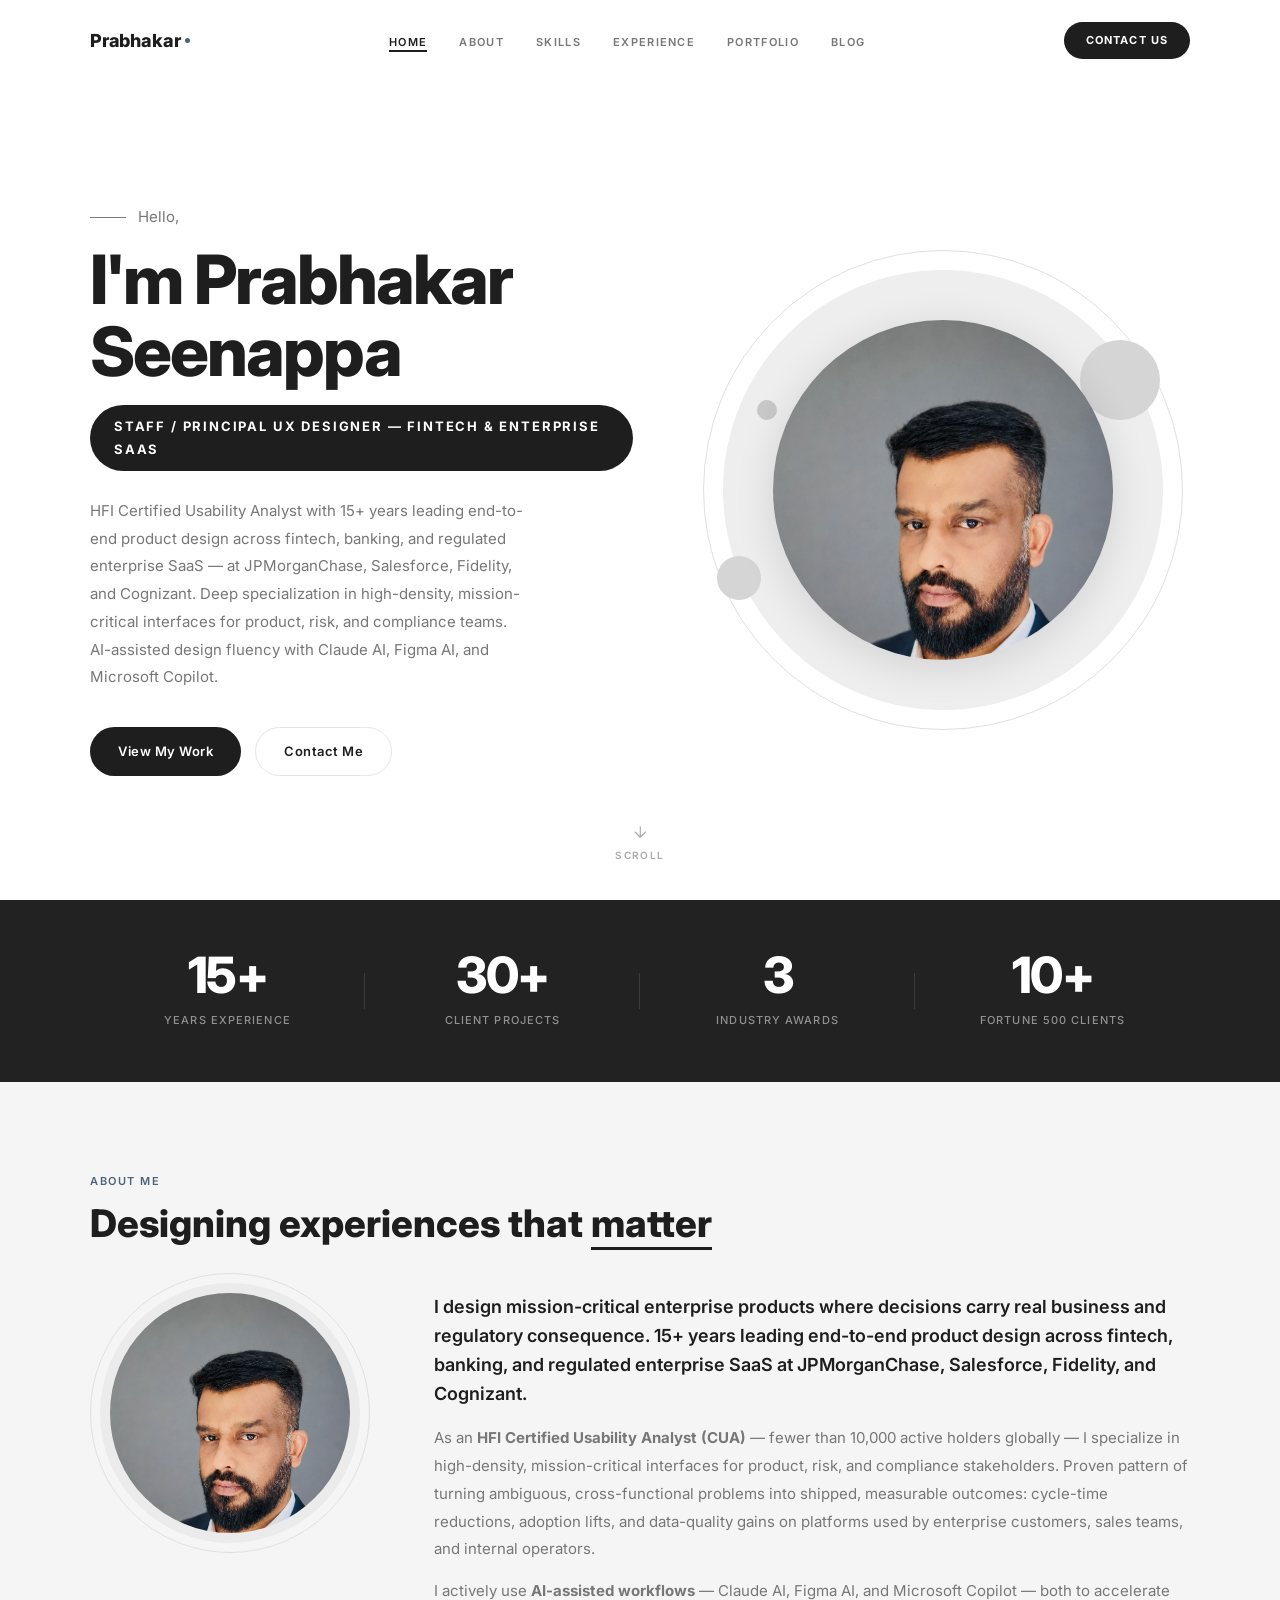
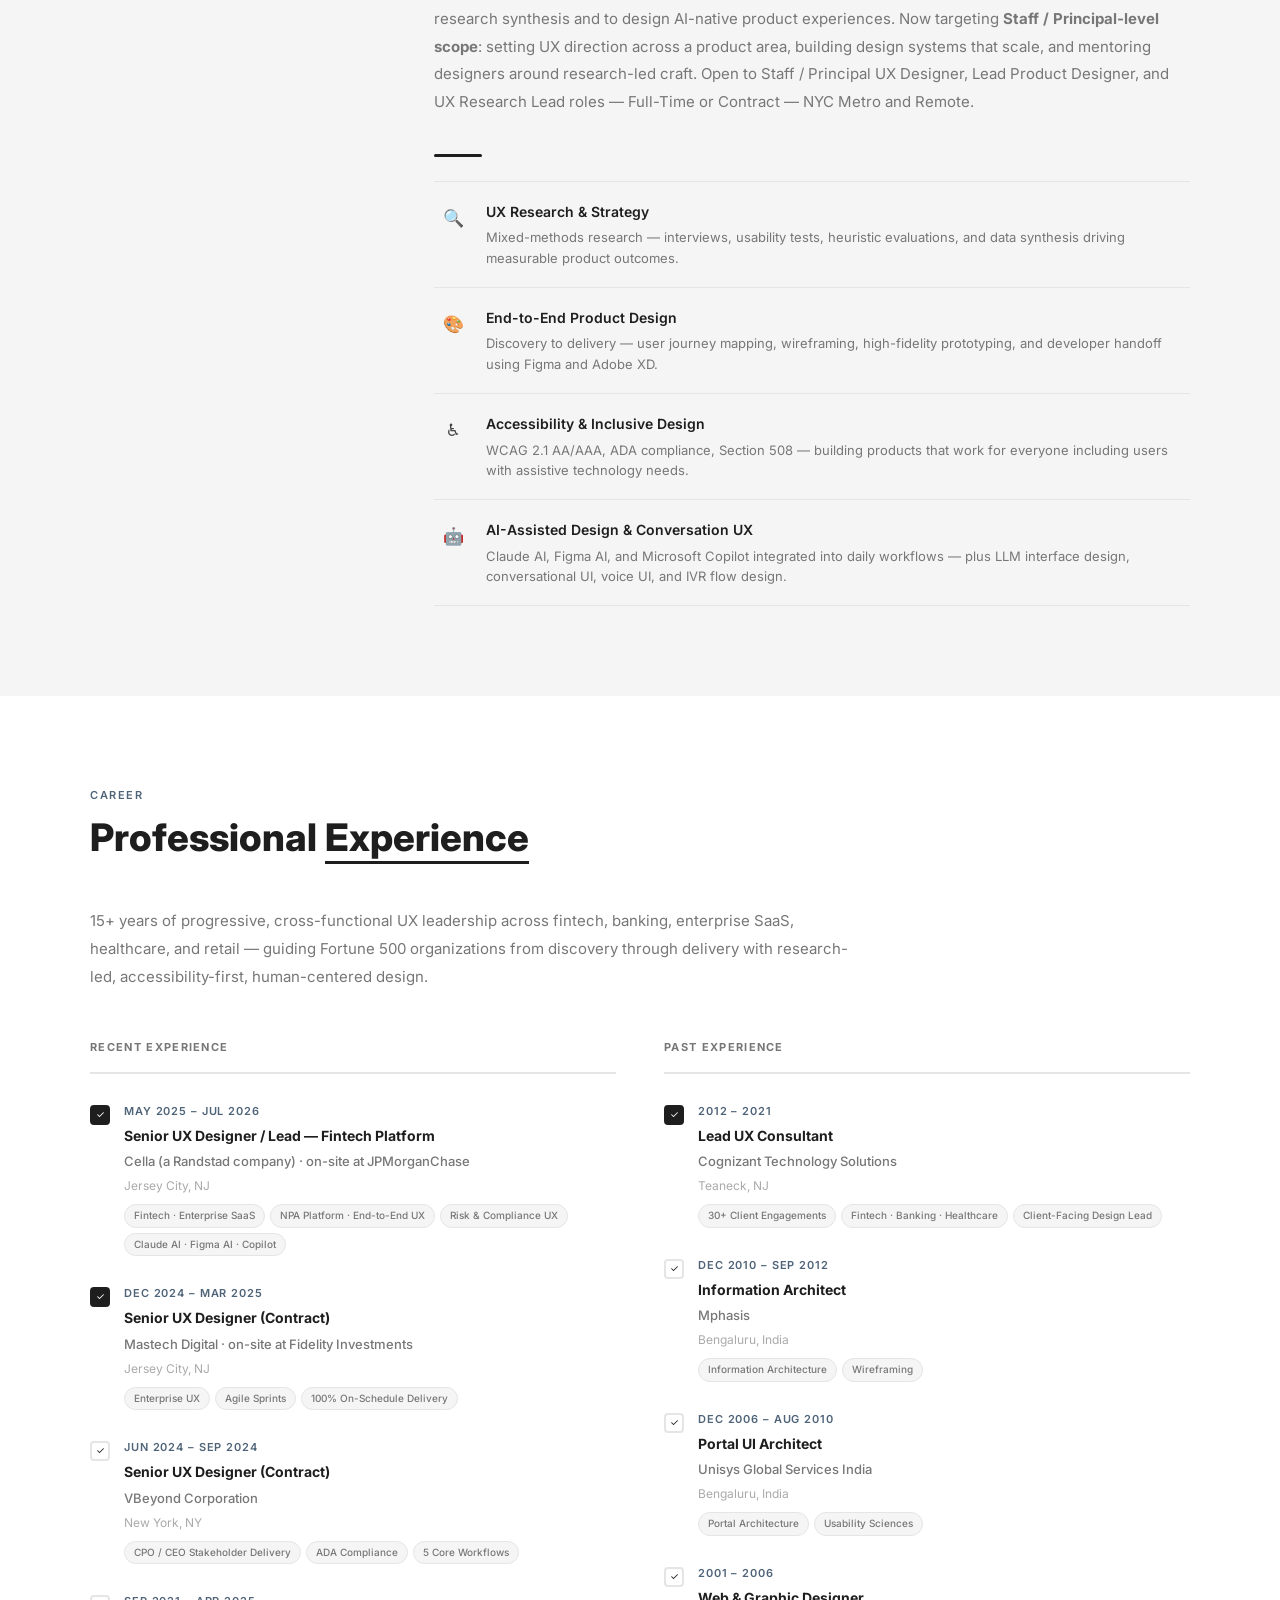
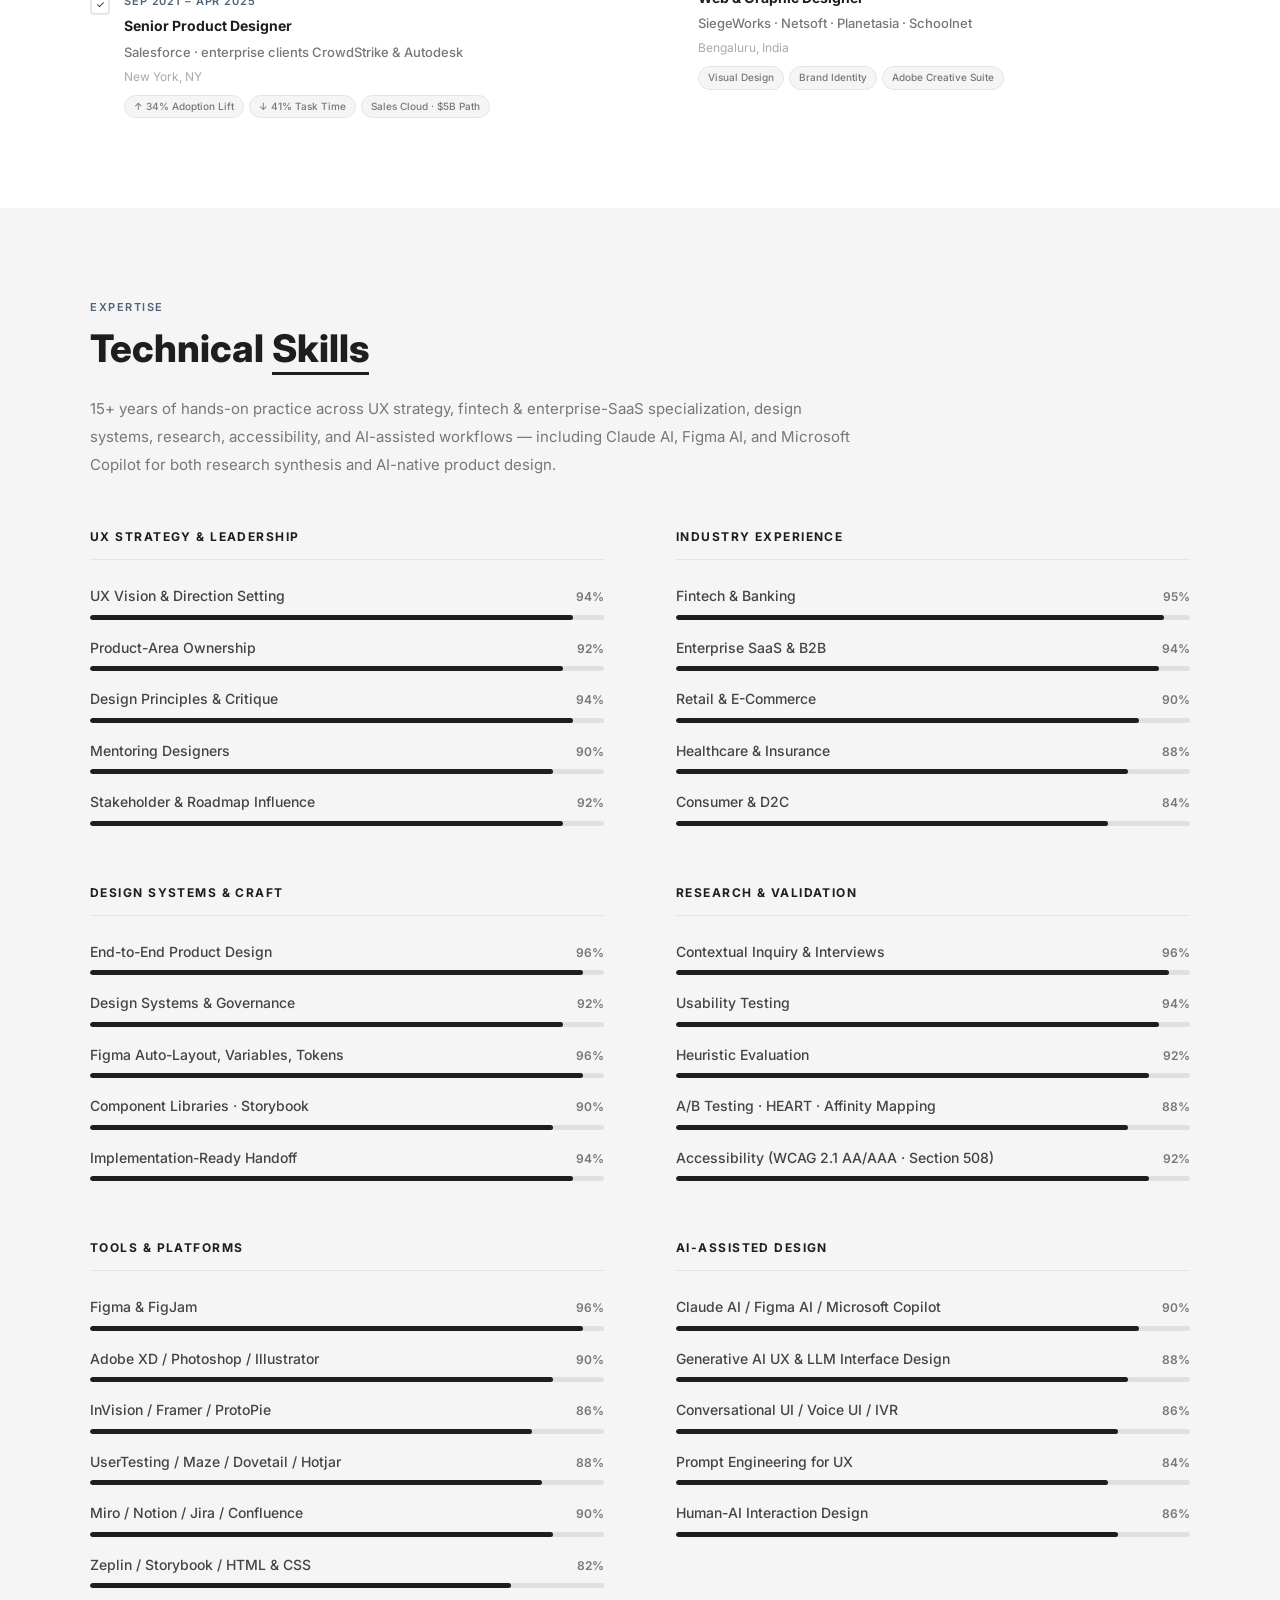
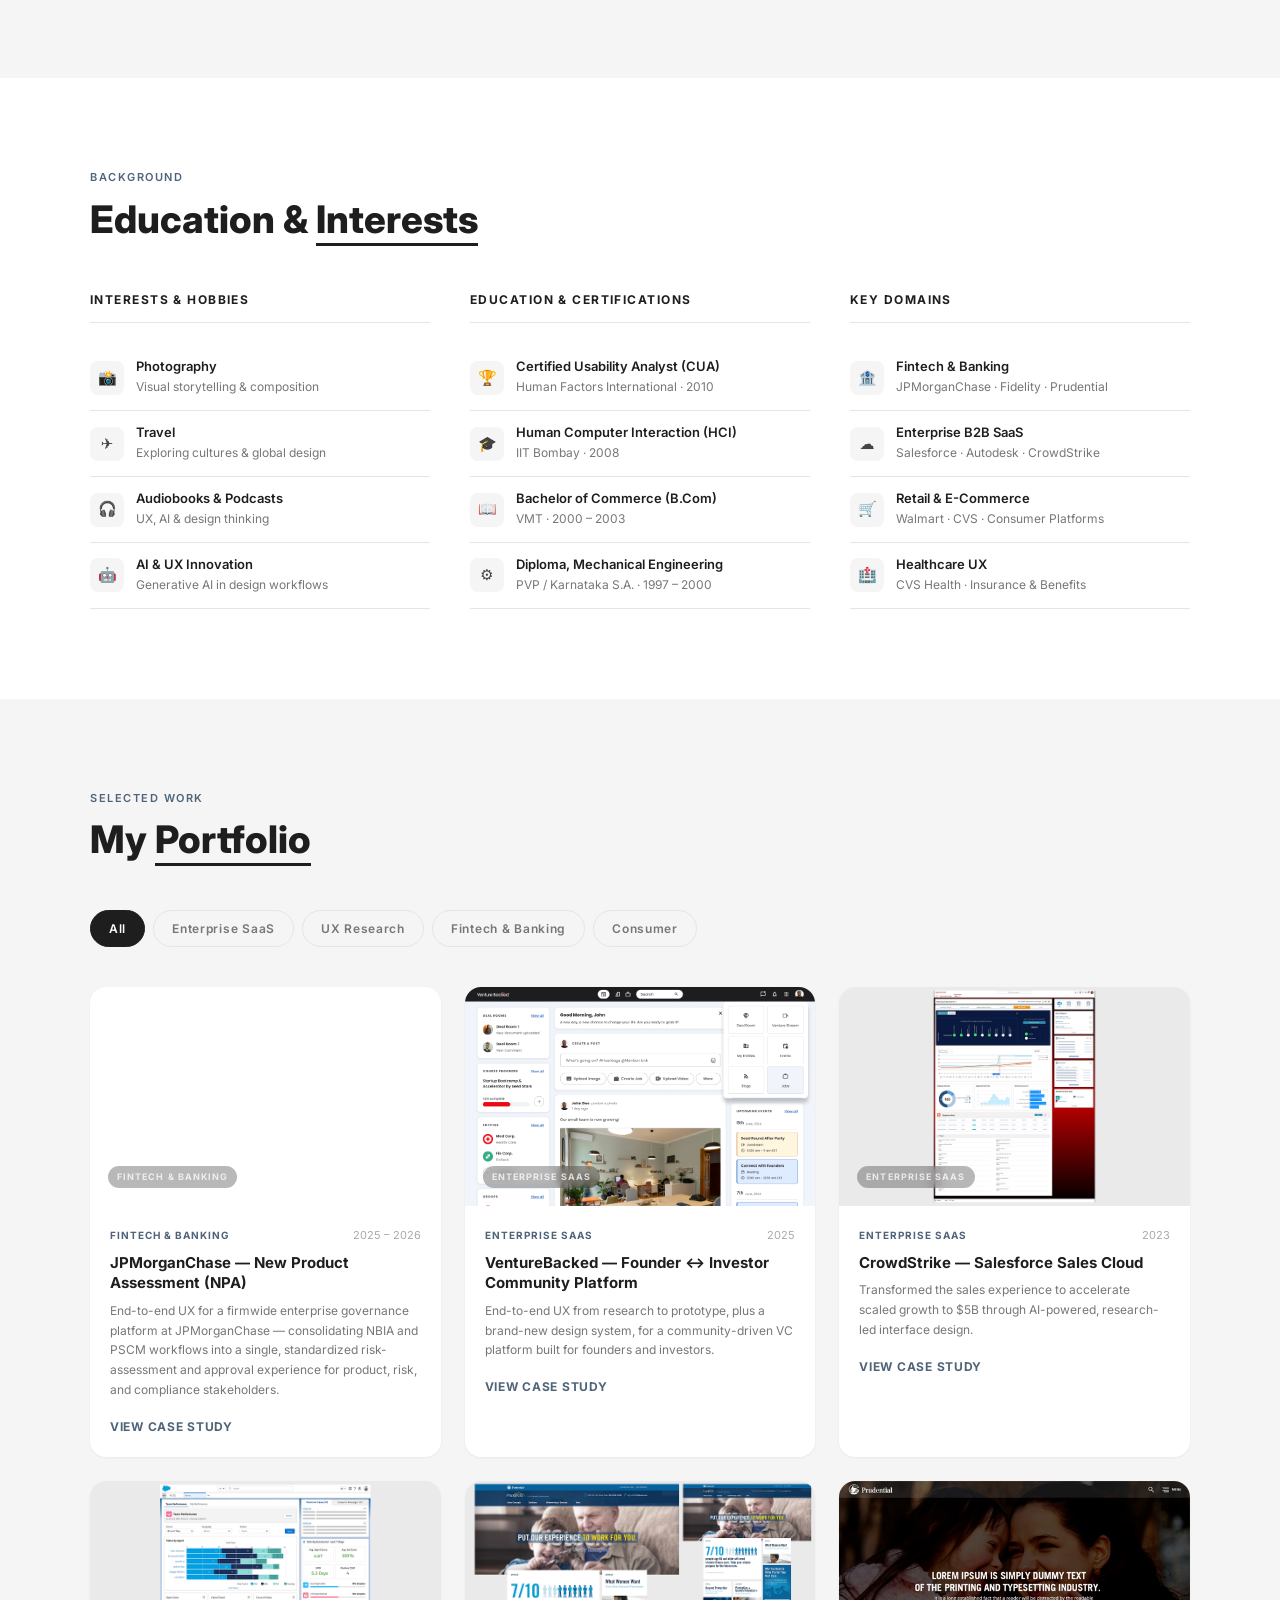
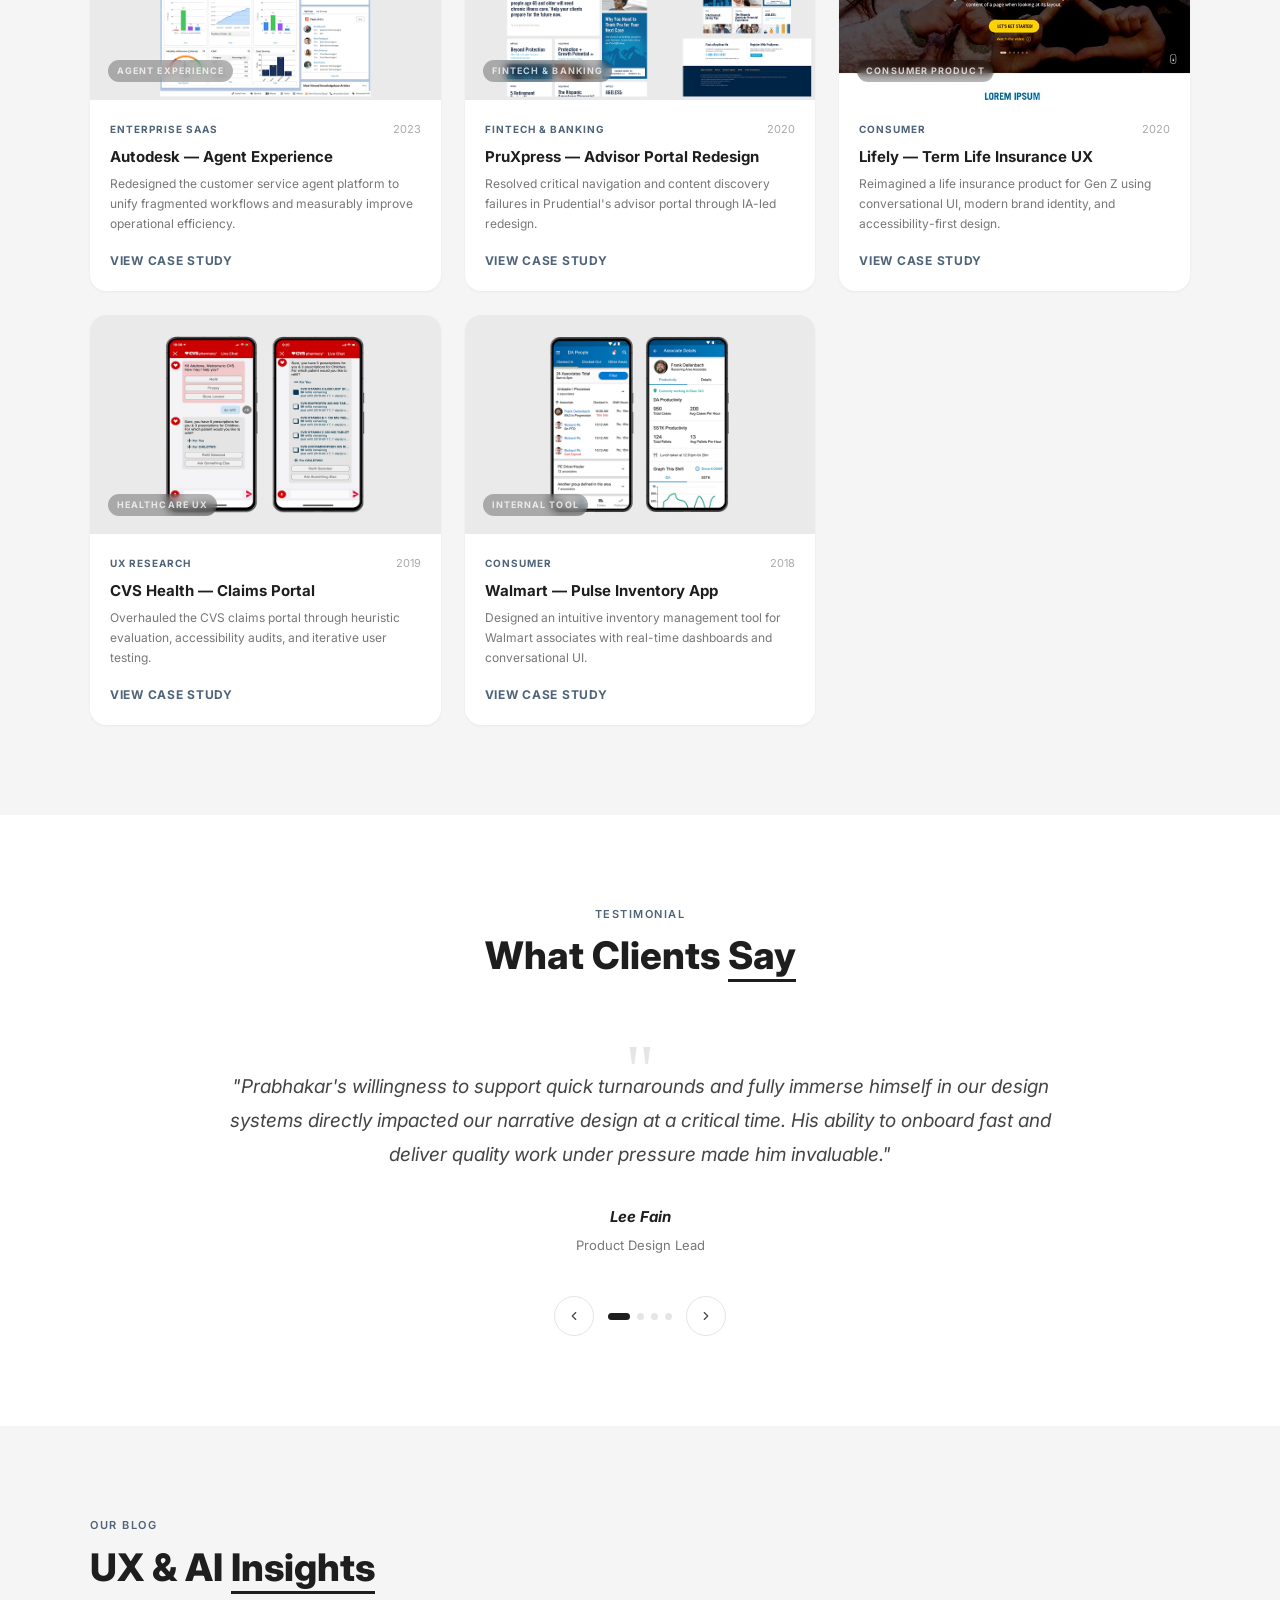
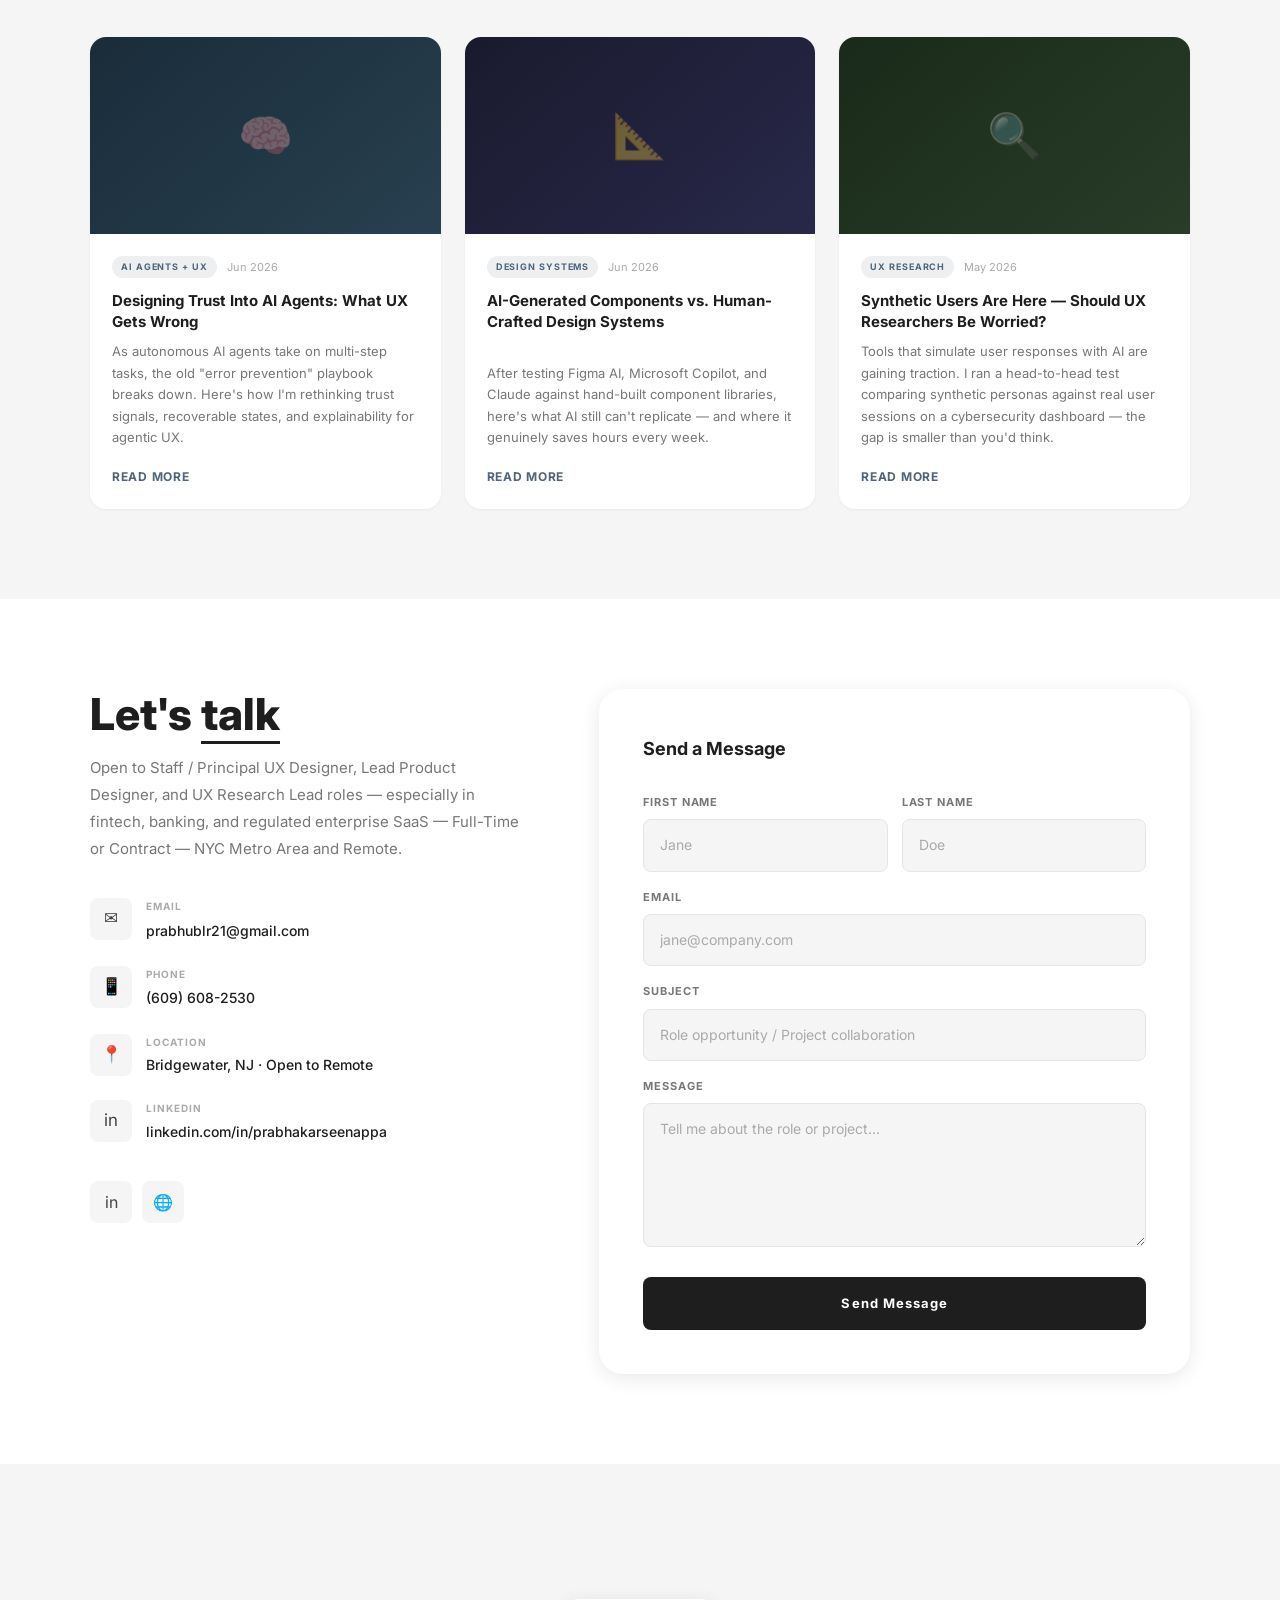
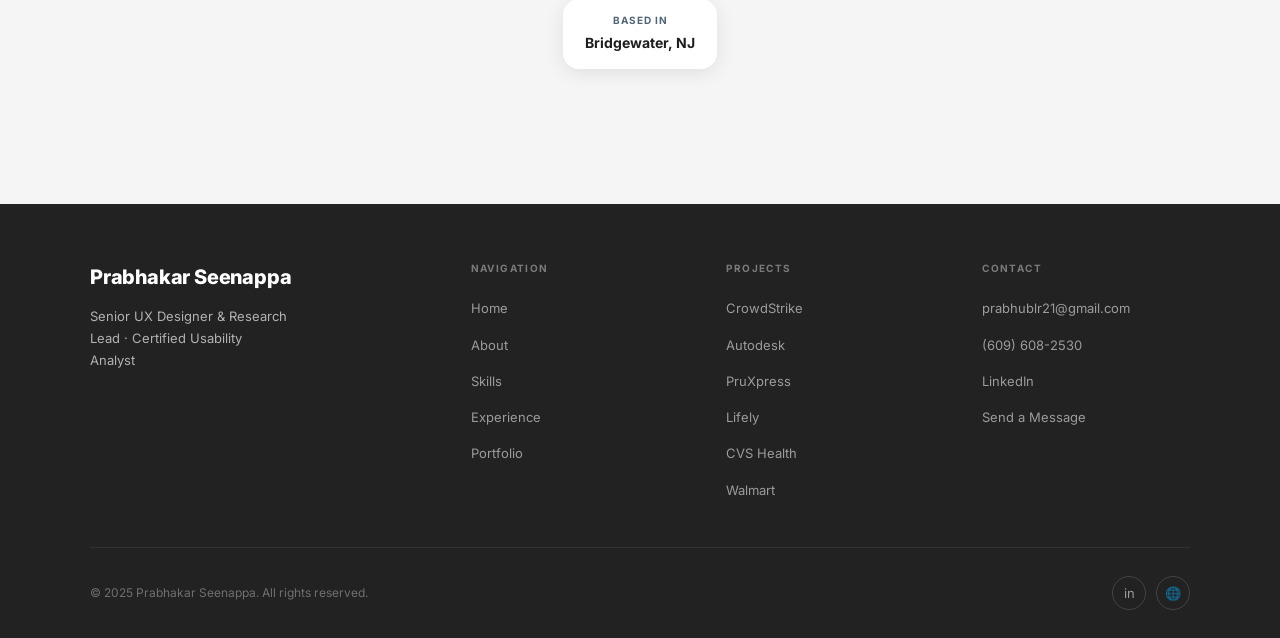
==== index.html @ 09062707 "feat(hero): replace headshot with local professional photo - Add images/prabhakar-headshot.jpg (port" ====
<!DOCTYPE html>
<html lang="en">
<head>
  <meta charset="UTF-8" />
  <meta name="viewport" content="width=device-width, initial-scale=1.0" />

  <!-- ── PRIMARY META ──────────────────────────────────────── -->
  <title>Prabhakar Seenappa — Staff / Principal UX Designer · Fintech &amp; Enterprise SaaS</title>
  <meta name="description" content="Prabhakar Seenappa — Staff / Principal UX Designer with 15+ years leading end-to-end product design across fintech, banking, and regulated enterprise SaaS." />
  <link rel="canonical" href="https://www.prabhakarfolio.com/" />

  <!-- ── OPEN GRAPH (LinkedIn / Facebook previews) ─────────── -->
  <meta property="og:type"        content="website" />
  <meta property="og:url"         content="https://www.prabhakarfolio.com/" />
  <meta property="og:title"       content="Prabhakar Seenappa — Staff / Principal UX Designer · Fintech &amp; Enterprise SaaS" />
  <meta property="og:description" content="Staff / Principal UX Designer with 15+ years shaping fintech, banking, and regulated enterprise SaaS at JPMorganChase, Salesforce, Fidelity, and Cognizant. HFI Certified Usability Analyst." />
  <meta property="og:image"       content="https://www.prabhakarfolio.com/images/og-preview.jpg" />
  <meta property="og:site_name"   content="Prabhakar Seenappa Portfolio" />
  <meta property="og:locale"      content="en_US" />

  <!-- ── TWITTER CARD ──────────────────────────────────────── -->
  <meta name="twitter:card"        content="summary_large_image" />
  <meta name="twitter:title"       content="Prabhakar Seenappa — Staff / Principal UX Designer · Fintech &amp; Enterprise SaaS" />
  <meta name="twitter:description" content="Staff / Principal UX Designer with 15+ years in fintech, banking, and regulated enterprise SaaS." />
  <meta name="twitter:image"       content="https://www.prabhakarfolio.com/images/og-preview.jpg" />

  <!-- ── JSON-LD STRUCTURED DATA ───────────────────────────── -->
  <script type="application/ld+json">
  {
    "@context": "https://schema.org",
    "@type": "Person",
    "name": "Prabhakar Seenappa",
    "jobTitle": ["Staff UX Designer", "Principal UX Designer", "Senior Product Designer"],
    "url": "https://www.prabhakarfolio.com",
    "sameAs": [
      "https://www.linkedin.com/in/prabhakarseenappa"
    ],
    "description": "HFI Certified Usability Analyst and Staff / Principal UX Designer with 15+ years leading end-to-end product design across fintech, banking, and regulated enterprise SaaS.",
    "knowsAbout": ["UX Design", "Product Design", "UX Research", "Fintech UX", "Enterprise SaaS", "Risk & Compliance UX", "Design Systems", "AI-Assisted Design"],
    "alumniOf": [],
    "worksFor": {
      "@type": "Organization",
      "name": "Available for new opportunities"
    }
  }
  </script>

  <!-- ── FONTS & STYLES ────────────────────────────────────── -->
  <link rel="preconnect" href="https://fonts.googleapis.com" />
  <link rel="preconnect" href="https://fonts.gstatic.com" crossorigin />
  <link href="https://fonts.googleapis.com/css2?family=Inter:wght@300;400;500;600;700;800&display=swap" rel="stylesheet" />
  <link rel="stylesheet" href="css/style.css" />
</head>
<body>

<!-- ── LOADER ─────────────────────────────────────────────── -->
<div id="loader" class="loader" role="status" aria-label="Loading">
  <div class="loader__box">
    <div class="loader__name">Prabhakar Seenappa</div>
    <div class="loader__bar"></div>
  </div>
</div>

<!-- ── NAV ────────────────────────────────────────────────── -->
<nav class="nav" role="navigation" aria-label="Main navigation">
  <div class="nav__inner">
    <a href="index.html" class="nav__logo" aria-label="Home">
      Prabhakar<span class="nav__logo-dot"></span>
    </a>
    <ul class="nav__links" role="list">
      <li><a href="#home"       class="nav__link" data-section="home">Home</a></li>
      <li><a href="#about"      class="nav__link" data-section="about">About</a></li>
      <li><a href="#skills"     class="nav__link" data-section="skills">Skills</a></li>
      <li><a href="#experience" class="nav__link" data-section="experience">Experience</a></li>
      <li><a href="#portfolio"  class="nav__link" data-section="portfolio">Portfolio</a></li>
      <li><a href="#blog"       class="nav__link" data-section="blog">Blog</a></li>
    </ul>
    <a href="#contact" class="nav__cta">Contact Us</a>
    <button class="nav__hamburger" aria-label="Toggle menu" aria-expanded="false">
      <span></span><span></span><span></span>
    </button>
  </div>
  <div class="nav__mobile" role="menu">
    <a href="#home"       class="nav__mobile-link" role="menuitem">Home</a>
    <a href="#about"      class="nav__mobile-link" role="menuitem">About</a>
    <a href="#skills"     class="nav__mobile-link" role="menuitem">Skills</a>
    <a href="#experience" class="nav__mobile-link" role="menuitem">Experience</a>
    <a href="#portfolio"  class="nav__mobile-link" role="menuitem">Portfolio</a>
    <a href="#blog"       class="nav__mobile-link" role="menuitem">Blog</a>
    <a href="#contact"    class="nav__mobile-link" role="menuitem">Contact</a>
  </div>
</nav>

<!-- ── HERO ───────────────────────────────────────────────── -->
<section id="home" class="hero" aria-label="Introduction">
  <div class="hero__inner">

    <!-- Left: Content -->
    <div class="hero__content">
      <p class="hero__greeting">
        <span class="hero__greeting-line" aria-hidden="true"></span>
        Hello,
      </p>
      <h1 class="hero__name">I'm Prabhakar<br>Seenappa</h1>
      <span class="hero__role" aria-label="Staff / Principal UX Designer · Fintech and Enterprise SaaS">
        Staff / Principal UX Designer — Fintech &amp; Enterprise SaaS
      </span>
      <p class="hero__bio">
        HFI Certified Usability Analyst with 15+ years leading end-to-end product design across
        fintech, banking, and regulated enterprise SaaS — at JPMorganChase, Salesforce, Fidelity, and Cognizant.
        Deep specialization in high-density, mission-critical interfaces for product, risk, and compliance teams.
        AI-assisted design fluency with Claude AI, Figma AI, and Microsoft Copilot.
      </p>
      <div class="hero__actions">
        <a href="#portfolio" class="btn btn--dark">View My Work</a>
        <a href="#contact"   class="btn btn--outline">Contact Me</a>
      </div>
    </div>

    <!-- Right: Photo -->
    <div class="hero__photo-wrap" aria-hidden="true">
      <div class="hero__circle-ring"></div>
      <div class="hero__circle-bg"></div>
      <div class="hero__dot hero__dot--lg"></div>
      <div class="hero__dot hero__dot--md"></div>
      <div class="hero__dot hero__dot--sm"></div>
      <img
        src="images/prabhakar-headshot.jpg"
        alt="Prabhakar Seenappa, Staff / Principal UX Designer"
        class="hero__photo"
        loading="eager"
        width="340" height="340"
      />
    </div>
  </div>

  <div class="hero__scroll" aria-hidden="true">
    <svg viewBox="0 0 24 24"><path d="M12 5v14M5 12l7 7 7-7" stroke-linecap="round" stroke-linejoin="round"/></svg>
    Scroll
  </div>
</section>

<!-- ── STATS BAR ──────────────────────────────────────────── -->
<div class="stats sec--dark" role="region" aria-label="Career highlights">
  <div class="stats__inner">
    <div class="stat fu">
      <span class="stat__num" data-target="15" data-suffix="+">0</span>
      <span class="stat__label">Years Experience</span>
    </div>
    <div class="stat fu">
      <span class="stat__num" data-target="30" data-suffix="+">0</span>
      <span class="stat__label">Client Projects</span>
    </div>
    <div class="stat fu">
      <span class="stat__num" data-target="3">0</span>
      <span class="stat__label">Industry Awards</span>
    </div>
    <div class="stat fu">
      <span class="stat__num" data-target="10" data-suffix="+">0</span>
      <span class="stat__label">Fortune 500 Clients</span>
    </div>
  </div>
</div>

<!-- ── ABOUT ──────────────────────────────────────────────── -->
<section id="about" class="sec--gray" aria-label="About Prabhakar">
  <div class="wrap">

    <div class="fu">
      <span class="sec-label">About Me</span>
      <h2 class="sec-title">Designing experiences that <span>matter</span></h2>
    </div>

    <!-- photo left · text right -->
    <div class="about__grid">

      <!-- Photo column -->
      <div class="about__photo-col fu">
        <div class="about__photo-frame">
          <img
            src="images/prabhakar-headshot.jpg"
            alt="Prabhakar Seenappa"
            class="about__photo"
            loading="lazy"
            width="240" height="240"
          />
        </div>
      </div>

      <!-- Text column -->
      <div class="about__text-col fu">
        <p class="about__lead">
          I design mission-critical enterprise products where decisions carry real business and
          regulatory consequence. 15+ years leading end-to-end product design across fintech,
          banking, and regulated enterprise SaaS at JPMorganChase, Salesforce, Fidelity, and Cognizant.
        </p>
        <p class="about__body">
          As an <strong>HFI Certified Usability Analyst (CUA)</strong> — fewer than 10,000 active
          holders globally — I specialize in high-density, mission-critical interfaces for product,
          risk, and compliance stakeholders. Proven pattern of turning ambiguous, cross-functional
          problems into shipped, measurable outcomes: cycle-time reductions, adoption lifts, and
          data-quality gains on platforms used by enterprise customers, sales teams, and internal operators.
        </p>
        <p class="about__body">
          I actively use <strong>AI-assisted workflows</strong> — Claude AI, Figma AI, and Microsoft
          Copilot — both to accelerate research synthesis and to design AI-native product experiences.
          Now targeting <strong>Staff / Principal-level scope</strong>: setting UX direction across a
          product area, building design systems that scale, and mentoring designers around research-led
          craft. Open to Staff / Principal UX Designer, Lead Product Designer, and UX Research Lead
          roles — Full-Time or Contract — NYC Metro and Remote.
        </p>

        <div class="about__divider" aria-hidden="true"></div>

        <div class="about__services" role="list" aria-label="Core services">
          <div class="about__service" role="listitem">
            <div class="about__svc-icon" aria-hidden="true">🔍</div>
            <div>
              <h3 class="about__svc-title">UX Research &amp; Strategy</h3>
              <p class="about__svc-desc">Mixed-methods research — interviews, usability tests, heuristic evaluations, and data synthesis driving measurable product outcomes.</p>
            </div>
          </div>
          <div class="about__service" role="listitem">
            <div class="about__svc-icon" aria-hidden="true">🎨</div>
            <div>
              <h3 class="about__svc-title">End-to-End Product Design</h3>
              <p class="about__svc-desc">Discovery to delivery — user journey mapping, wireframing, high-fidelity prototyping, and developer handoff using Figma and Adobe XD.</p>
            </div>
          </div>
          <div class="about__service" role="listitem">
            <div class="about__svc-icon" aria-hidden="true">♿</div>
            <div>
              <h3 class="about__svc-title">Accessibility &amp; Inclusive Design</h3>
              <p class="about__svc-desc">WCAG 2.1 AA/AAA, ADA compliance, Section 508 — building products that work for everyone including users with assistive technology needs.</p>
            </div>
          </div>
          <div class="about__service" role="listitem">
            <div class="about__svc-icon" aria-hidden="true">🤖</div>
            <div>
              <h3 class="about__svc-title">AI-Assisted Design &amp; Conversation UX</h3>
              <p class="about__svc-desc">Claude AI, Figma AI, and Microsoft Copilot integrated into daily workflows — plus LLM interface design, conversational UI, voice UI, and IVR flow design.</p>
            </div>
          </div>
        </div>
      </div>

    </div>
  </div>
</section>

<!-- ── EXPERIENCE ─────────────────────────────────────────── -->
<section id="experience" class="sec" aria-label="Professional experience">
  <div class="wrap">

    <div class="fu">
      <span class="sec-label">Career</span>
      <h2 class="sec-title">Professional <span>Experience</span></h2>
    </div>

    <p class="exp__intro fu">
      15+ years of progressive, cross-functional UX leadership across fintech, banking,
      enterprise SaaS, healthcare, and retail — guiding Fortune 500 organizations from discovery
      through delivery with research-led, accessibility-first, human-centered design.
    </p>

    <div class="exp__grid">
      <!-- Recent -->
      <div class="fu">
        <p class="exp__col-head">Recent Experience</p>
        <div class="exp__list">

          <div class="exp-item">
            <div class="exp-item__icon exp-item__icon--active" aria-hidden="true">✓</div>
            <div>
              <p class="exp-item__period">May 2025 – Jul 2026</p>
              <h3 class="exp-item__role">Senior UX Designer / Lead — Fintech Platform</h3>
              <p class="exp-item__company">Cella (a Randstad company) · on-site at JPMorganChase</p>
              <p class="exp-item__loc">Jersey City, NJ</p>
              <div class="exp-item__tags">
                <span class="exp-item__tag">Fintech · Enterprise SaaS</span>
                <span class="exp-item__tag">NPA Platform · End-to-End UX</span>
                <span class="exp-item__tag">Risk &amp; Compliance UX</span>
                <span class="exp-item__tag">Claude AI · Figma AI · Copilot</span>
              </div>
            </div>
          </div>

          <div class="exp-item">
            <div class="exp-item__icon exp-item__icon--active" aria-hidden="true">✓</div>
            <div>
              <p class="exp-item__period">Dec 2024 – Mar 2025</p>
              <h3 class="exp-item__role">Senior UX Designer (Contract)</h3>
              <p class="exp-item__company">Mastech Digital · on-site at Fidelity Investments</p>
              <p class="exp-item__loc">Jersey City, NJ</p>
              <div class="exp-item__tags">
                <span class="exp-item__tag">Enterprise UX</span>
                <span class="exp-item__tag">Agile Sprints</span>
                <span class="exp-item__tag">100% On-Schedule Delivery</span>
              </div>
            </div>
          </div>

          <div class="exp-item">
            <div class="exp-item__icon" aria-hidden="true">✓</div>
            <div>
              <p class="exp-item__period">Jun 2024 – Sep 2024</p>
              <h3 class="exp-item__role">Senior UX Designer (Contract)</h3>
              <p class="exp-item__company">VBeyond Corporation</p>
              <p class="exp-item__loc">New York, NY</p>
              <div class="exp-item__tags">
                <span class="exp-item__tag">CPO / CEO Stakeholder Delivery</span>
                <span class="exp-item__tag">ADA Compliance</span>
                <span class="exp-item__tag">5 Core Workflows</span>
              </div>
            </div>
          </div>

          <div class="exp-item">
            <div class="exp-item__icon" aria-hidden="true">✓</div>
            <div>
              <p class="exp-item__period">Sep 2021 – Apr 2025</p>
              <h3 class="exp-item__role">Senior Product Designer</h3>
              <p class="exp-item__company">Salesforce · enterprise clients CrowdStrike &amp; Autodesk</p>
              <p class="exp-item__loc">New York, NY</p>
              <div class="exp-item__tags">
                <span class="exp-item__tag">↑ 34% Adoption Lift</span>
                <span class="exp-item__tag">↓ 41% Task Time</span>
                <span class="exp-item__tag">Sales Cloud · $5B Path</span>
              </div>
            </div>
          </div>

        </div>
      </div>

      <!-- Past -->
      <div class="fu">
        <p class="exp__col-head">Past Experience</p>
        <div class="exp__list">

          <div class="exp-item">
            <div class="exp-item__icon exp-item__icon--active" aria-hidden="true">✓</div>
            <div>
              <p class="exp-item__period">2012 – 2021</p>
              <h3 class="exp-item__role">Lead UX Consultant</h3>
              <p class="exp-item__company">Cognizant Technology Solutions</p>
              <p class="exp-item__loc">Teaneck, NJ</p>
              <div class="exp-item__tags">
                <span class="exp-item__tag">30+ Client Engagements</span>
                <span class="exp-item__tag">Fintech · Banking · Healthcare</span>
                <span class="exp-item__tag">Client-Facing Design Lead</span>
              </div>
            </div>
          </div>

          <div class="exp-item">
            <div class="exp-item__icon" aria-hidden="true">✓</div>
            <div>
              <p class="exp-item__period">Dec 2010 – Sep 2012</p>
              <h3 class="exp-item__role">Information Architect</h3>
              <p class="exp-item__company">Mphasis</p>
              <p class="exp-item__loc">Bengaluru, India</p>
              <div class="exp-item__tags">
                <span class="exp-item__tag">Information Architecture</span>
                <span class="exp-item__tag">Wireframing</span>
              </div>
            </div>
          </div>

          <div class="exp-item">
            <div class="exp-item__icon" aria-hidden="true">✓</div>
            <div>
              <p class="exp-item__period">Dec 2006 – Aug 2010</p>
              <h3 class="exp-item__role">Portal UI Architect</h3>
              <p class="exp-item__company">Unisys Global Services India</p>
              <p class="exp-item__loc">Bengaluru, India</p>
              <div class="exp-item__tags">
                <span class="exp-item__tag">Portal Architecture</span>
                <span class="exp-item__tag">Usability Sciences</span>
              </div>
            </div>
          </div>

          <div class="exp-item">
            <div class="exp-item__icon" aria-hidden="true">✓</div>
            <div>
              <p class="exp-item__period">2001 – 2006</p>
              <h3 class="exp-item__role">Web &amp; Graphic Designer</h3>
              <p class="exp-item__company">SiegeWorks · Netsoft · Planetasia · Schoolnet</p>
              <p class="exp-item__loc">Bengaluru, India</p>
              <div class="exp-item__tags">
                <span class="exp-item__tag">Visual Design</span>
                <span class="exp-item__tag">Brand Identity</span>
                <span class="exp-item__tag">Adobe Creative Suite</span>
              </div>
            </div>
          </div>

        </div>
      </div>
    </div>
  </div>
</section>

<!-- ── SKILLS ─────────────────────────────────────────────── -->
<section id="skills" class="sec--gray" aria-label="Technical skills">
  <div class="wrap">

    <div class="fu">
      <span class="sec-label">Expertise</span>
      <h2 class="sec-title">Technical <span>Skills</span></h2>
    </div>

    <p class="exp__intro fu" style="margin-top:-24px;">
      15+ years of hands-on practice across UX strategy, fintech &amp; enterprise-SaaS specialization,
      design systems, research, accessibility, and AI-assisted workflows — including Claude AI,
      Figma AI, and Microsoft Copilot for both research synthesis and AI-native product design.
    </p>

    <div class="skills__grid">

      <!-- Strategy & Leadership (NEW — Staff/Principal focus) -->
      <div class="fu">
        <h3 class="skills__group-head">UX Strategy &amp; Leadership</h3>
        <div class="skills__list">
          <div>
            <div class="skill__row"><span class="skill__name">UX Vision &amp; Direction Setting</span><span class="skill__pct">94%</span></div>
            <div class="skill__bar"><div class="skill__fill" data-pct="94"></div></div>
          </div>
          <div>
            <div class="skill__row"><span class="skill__name">Product-Area Ownership</span><span class="skill__pct">92%</span></div>
            <div class="skill__bar"><div class="skill__fill" data-pct="92"></div></div>
          </div>
          <div>
            <div class="skill__row"><span class="skill__name">Design Principles &amp; Critique</span><span class="skill__pct">94%</span></div>
            <div class="skill__bar"><div class="skill__fill" data-pct="94"></div></div>
          </div>
          <div>
            <div class="skill__row"><span class="skill__name">Mentoring Designers</span><span class="skill__pct">90%</span></div>
            <div class="skill__bar"><div class="skill__fill" data-pct="90"></div></div>
          </div>
          <div>
            <div class="skill__row"><span class="skill__name">Stakeholder &amp; Roadmap Influence</span><span class="skill__pct">92%</span></div>
            <div class="skill__bar"><div class="skill__fill" data-pct="92"></div></div>
          </div>
        </div>
      </div>

      <!-- Industry Experience (breadth across all domains) -->
      <div class="fu">
        <h3 class="skills__group-head">Industry Experience</h3>
        <div class="skills__list">
          <div>
            <div class="skill__row"><span class="skill__name">Fintech &amp; Banking</span><span class="skill__pct">95%</span></div>
            <div class="skill__bar"><div class="skill__fill" data-pct="95"></div></div>
          </div>
          <div>
            <div class="skill__row"><span class="skill__name">Enterprise SaaS &amp; B2B</span><span class="skill__pct">94%</span></div>
            <div class="skill__bar"><div class="skill__fill" data-pct="94"></div></div>
          </div>
          <div>
            <div class="skill__row"><span class="skill__name">Retail &amp; E-Commerce</span><span class="skill__pct">90%</span></div>
            <div class="skill__bar"><div class="skill__fill" data-pct="90"></div></div>
          </div>
          <div>
            <div class="skill__row"><span class="skill__name">Healthcare &amp; Insurance</span><span class="skill__pct">88%</span></div>
            <div class="skill__bar"><div class="skill__fill" data-pct="88"></div></div>
          </div>
          <div>
            <div class="skill__row"><span class="skill__name">Consumer &amp; D2C</span><span class="skill__pct">84%</span></div>
            <div class="skill__bar"><div class="skill__fill" data-pct="84"></div></div>
          </div>
        </div>
      </div>

      <!-- Design Systems & Craft -->
      <div class="fu">
        <h3 class="skills__group-head">Design Systems &amp; Craft</h3>
        <div class="skills__list">
          <div>
            <div class="skill__row"><span class="skill__name">End-to-End Product Design</span><span class="skill__pct">96%</span></div>
            <div class="skill__bar"><div class="skill__fill" data-pct="96"></div></div>
          </div>
          <div>
            <div class="skill__row"><span class="skill__name">Design Systems &amp; Governance</span><span class="skill__pct">92%</span></div>
            <div class="skill__bar"><div class="skill__fill" data-pct="92"></div></div>
          </div>
          <div>
            <div class="skill__row"><span class="skill__name">Figma Auto-Layout, Variables, Tokens</span><span class="skill__pct">96%</span></div>
            <div class="skill__bar"><div class="skill__fill" data-pct="96"></div></div>
          </div>
          <div>
            <div class="skill__row"><span class="skill__name">Component Libraries · Storybook</span><span class="skill__pct">90%</span></div>
            <div class="skill__bar"><div class="skill__fill" data-pct="90"></div></div>
          </div>
          <div>
            <div class="skill__row"><span class="skill__name">Implementation-Ready Handoff</span><span class="skill__pct">94%</span></div>
            <div class="skill__bar"><div class="skill__fill" data-pct="94"></div></div>
          </div>
        </div>
      </div>

      <!-- Research & Validation -->
      <div class="fu">
        <h3 class="skills__group-head">Research &amp; Validation</h3>
        <div class="skills__list">
          <div>
            <div class="skill__row"><span class="skill__name">Contextual Inquiry &amp; Interviews</span><span class="skill__pct">96%</span></div>
            <div class="skill__bar"><div class="skill__fill" data-pct="96"></div></div>
          </div>
          <div>
            <div class="skill__row"><span class="skill__name">Usability Testing</span><span class="skill__pct">94%</span></div>
            <div class="skill__bar"><div class="skill__fill" data-pct="94"></div></div>
          </div>
          <div>
            <div class="skill__row"><span class="skill__name">Heuristic Evaluation</span><span class="skill__pct">92%</span></div>
            <div class="skill__bar"><div class="skill__fill" data-pct="92"></div></div>
          </div>
          <div>
            <div class="skill__row"><span class="skill__name">A/B Testing · HEART · Affinity Mapping</span><span class="skill__pct">88%</span></div>
            <div class="skill__bar"><div class="skill__fill" data-pct="88"></div></div>
          </div>
          <div>
            <div class="skill__row"><span class="skill__name">Accessibility (WCAG 2.1 AA/AAA · Section 508)</span><span class="skill__pct">92%</span></div>
            <div class="skill__bar"><div class="skill__fill" data-pct="92"></div></div>
          </div>
        </div>
      </div>

      <!-- Tools -->
      <div class="fu">
        <h3 class="skills__group-head">Tools &amp; Platforms</h3>
        <div class="skills__list">
          <div>
            <div class="skill__row"><span class="skill__name">Figma &amp; FigJam</span><span class="skill__pct">96%</span></div>
            <div class="skill__bar"><div class="skill__fill" data-pct="96"></div></div>
          </div>
          <div>
            <div class="skill__row"><span class="skill__name">Adobe XD / Photoshop / Illustrator</span><span class="skill__pct">90%</span></div>
            <div class="skill__bar"><div class="skill__fill" data-pct="90"></div></div>
          </div>
          <div>
            <div class="skill__row"><span class="skill__name">InVision / Framer / ProtoPie</span><span class="skill__pct">86%</span></div>
            <div class="skill__bar"><div class="skill__fill" data-pct="86"></div></div>
          </div>
          <div>
            <div class="skill__row"><span class="skill__name">UserTesting / Maze / Dovetail / Hotjar</span><span class="skill__pct">88%</span></div>
            <div class="skill__bar"><div class="skill__fill" data-pct="88"></div></div>
          </div>
          <div>
            <div class="skill__row"><span class="skill__name">Miro / Notion / Jira / Confluence</span><span class="skill__pct">90%</span></div>
            <div class="skill__bar"><div class="skill__fill" data-pct="90"></div></div>
          </div>
          <div>
            <div class="skill__row"><span class="skill__name">Zeplin / Storybook / HTML &amp; CSS</span><span class="skill__pct">82%</span></div>
            <div class="skill__bar"><div class="skill__fill" data-pct="82"></div></div>
          </div>
        </div>
      </div>

      <!-- AI-Assisted Design -->
      <div class="fu">
        <h3 class="skills__group-head">AI-Assisted Design</h3>
        <div class="skills__list">
          <div>
            <div class="skill__row"><span class="skill__name">Claude AI / Figma AI / Microsoft Copilot</span><span class="skill__pct">90%</span></div>
            <div class="skill__bar"><div class="skill__fill" data-pct="90"></div></div>
          </div>
          <div>
            <div class="skill__row"><span class="skill__name">Generative AI UX &amp; LLM Interface Design</span><span class="skill__pct">88%</span></div>
            <div class="skill__bar"><div class="skill__fill" data-pct="88"></div></div>
          </div>
          <div>
            <div class="skill__row"><span class="skill__name">Conversational UI / Voice UI / IVR</span><span class="skill__pct">86%</span></div>
            <div class="skill__bar"><div class="skill__fill" data-pct="86"></div></div>
          </div>
          <div>
            <div class="skill__row"><span class="skill__name">Prompt Engineering for UX</span><span class="skill__pct">84%</span></div>
            <div class="skill__bar"><div class="skill__fill" data-pct="84"></div></div>
          </div>
          <div>
            <div class="skill__row"><span class="skill__name">Human-AI Interaction Design</span><span class="skill__pct">86%</span></div>
            <div class="skill__bar"><div class="skill__fill" data-pct="86"></div></div>
          </div>
        </div>
      </div>

    </div>
  </div>
</section>

<!-- ── EDUCATION & HOBBIES ────────────────────────────────── -->
<section id="education" class="sec" aria-label="Education and interests">
  <div class="wrap">

    <div class="fu">
      <span class="sec-label">Background</span>
      <h2 class="sec-title">Education &amp; <span>Interests</span></h2>
    </div>

    <div class="edh__grid">

      <div class="fu">
        <h3 class="edh__col-head">Interests &amp; Hobbies</h3>
        <div class="edh__list">
          <div class="edh__item">
            <div class="edh__icon" aria-hidden="true">📸</div>
            <div class="edh__text"><h4>Photography</h4><p>Visual storytelling &amp; composition</p></div>
          </div>
          <div class="edh__item">
            <div class="edh__icon" aria-hidden="true">✈️</div>
            <div class="edh__text"><h4>Travel</h4><p>Exploring cultures &amp; global design</p></div>
          </div>
          <div class="edh__item">
            <div class="edh__icon" aria-hidden="true">🎧</div>
            <div class="edh__text"><h4>Audiobooks &amp; Podcasts</h4><p>UX, AI &amp; design thinking</p></div>
          </div>
          <div class="edh__item">
            <div class="edh__icon" aria-hidden="true">🤖</div>
            <div class="edh__text"><h4>AI &amp; UX Innovation</h4><p>Generative AI in design workflows</p></div>
          </div>
        </div>
      </div>

      <div class="fu">
        <h3 class="edh__col-head">Education &amp; Certifications</h3>
        <div class="edh__list">
          <div class="edh__item">
            <div class="edh__icon" aria-hidden="true">🏆</div>
            <div class="edh__text"><h4>Certified Usability Analyst (CUA)</h4><p>Human Factors International · 2010</p></div>
          </div>
          <div class="edh__item">
            <div class="edh__icon" aria-hidden="true">🎓</div>
            <div class="edh__text"><h4>Human Computer Interaction (HCI)</h4><p>IIT Bombay · 2008</p></div>
          </div>
          <div class="edh__item">
            <div class="edh__icon" aria-hidden="true">📖</div>
            <div class="edh__text"><h4>Bachelor of Commerce (B.Com)</h4><p>VMT · 2000 – 2003</p></div>
          </div>
          <div class="edh__item">
            <div class="edh__icon" aria-hidden="true">⚙️</div>
            <div class="edh__text"><h4>Diploma, Mechanical Engineering</h4><p>PVP / Karnataka S.A. · 1997 – 2000</p></div>
          </div>
        </div>
      </div>

      <div class="fu">
        <h3 class="edh__col-head">Key Domains</h3>
        <div class="edh__list">
          <div class="edh__item">
            <div class="edh__icon" aria-hidden="true">🏦</div>
            <div class="edh__text"><h4>Fintech &amp; Banking</h4><p>JPMorganChase · Fidelity · Prudential</p></div>
          </div>
          <div class="edh__item">
            <div class="edh__icon" aria-hidden="true">☁️</div>
            <div class="edh__text"><h4>Enterprise B2B SaaS</h4><p>Salesforce · Autodesk · CrowdStrike</p></div>
          </div>
          <div class="edh__item">
            <div class="edh__icon" aria-hidden="true">🛒</div>
            <div class="edh__text"><h4>Retail &amp; E-Commerce</h4><p>Walmart · CVS · Consumer Platforms</p></div>
          </div>
          <div class="edh__item">
            <div class="edh__icon" aria-hidden="true">🏥</div>
            <div class="edh__text"><h4>Healthcare UX</h4><p>CVS Health · Insurance &amp; Benefits</p></div>
          </div>
        </div>
      </div>

    </div>
  </div>
</section>

<!-- ── PORTFOLIO ──────────────────────────────────────────── -->
<section id="portfolio" class="sec--gray" aria-label="Portfolio projects">
  <div class="wrap">

    <div class="fu">
      <span class="sec-label">Selected Work</span>
      <h2 class="sec-title">My <span>Portfolio</span></h2>
    </div>

    <div class="pf__filters fu" role="group" aria-label="Filter by category">
      <button class="pf__filter active" data-filter="all">All</button>
      <button class="pf__filter" data-filter="enterprise">Enterprise SaaS</button>
      <button class="pf__filter" data-filter="research">UX Research</button>
      <button class="pf__filter" data-filter="fintech">Fintech &amp; Banking</button>
      <button class="pf__filter" data-filter="consumer">Consumer</button>
    </div>

    <div class="pf__grid">

      <a href="projects/npa.html" class="pf-card fu" data-cat="fintech">
        <div class="pf-card__img">
          <div class="pf-card__thumb t--npa" style="background-image:url('images/npa.jpg');background-size:cover;background-position:center top;">
            <span class="pf-card__thumb-tag">Fintech &amp; Banking</span>
          </div>
        </div>
        <div class="pf-card__body">
          <div class="pf-card__meta">
            <span class="pf-card__cat">Fintech &amp; Banking</span>
            <span class="pf-card__year">2025 – 2026</span>
          </div>
          <h3 class="pf-card__title">JPMorganChase — New Product Assessment (NPA)</h3>
          <p class="pf-card__desc">End-to-end UX for a firmwide enterprise governance platform at JPMorganChase — consolidating NBIA and PSCM workflows into a single, standardized risk-assessment and approval experience for product, risk, and compliance stakeholders.</p>
          <span class="pf-card__link">View Case Study</span>
        </div>
      </a>

      <a href="projects/venturebacked.html" class="pf-card fu" data-cat="enterprise">
        <div class="pf-card__img">
          <div class="pf-card__thumb t--vbc" style="background-image:url('images/vbc.jpg');background-size:cover;background-position:center top;">
            <span class="pf-card__thumb-tag">Enterprise SaaS</span>
          </div>
        </div>
        <div class="pf-card__body">
          <div class="pf-card__meta">
            <span class="pf-card__cat">Enterprise SaaS</span>
            <span class="pf-card__year">2025</span>
          </div>
          <h3 class="pf-card__title">VentureBacked — Founder ↔ Investor Community Platform</h3>
          <p class="pf-card__desc">End-to-end UX from research to prototype, plus a brand-new design system, for a community-driven VC platform built for founders and investors.</p>
          <span class="pf-card__link">View Case Study</span>
        </div>
      </a>

      <a href="projects/crowdstrike.html" class="pf-card fu" data-cat="enterprise">
        <div class="pf-card__img">
          <div class="pf-card__thumb t--cs" style="background-image:url('images/crowdstrike.jpg');background-size:cover;background-position:center top;">
            <span class="pf-card__thumb-tag">Enterprise SaaS</span>
          </div>
        </div>
        <div class="pf-card__body">
          <div class="pf-card__meta">
            <span class="pf-card__cat">Enterprise SaaS</span>
            <span class="pf-card__year">2023</span>
          </div>
          <h3 class="pf-card__title">CrowdStrike — Salesforce Sales Cloud</h3>
          <p class="pf-card__desc">Transformed the sales experience to accelerate scaled growth to $5B through AI-powered, research-led interface design.</p>
          <span class="pf-card__link">View Case Study</span>
        </div>
      </a>

      <a href="projects/autodesk.html" class="pf-card fu" data-cat="enterprise">
        <div class="pf-card__img">
          <div class="pf-card__thumb t--ad" style="background-image:url('images/autodesk.jpg');background-size:cover;background-position:center top;">
            <span class="pf-card__thumb-tag">Agent Experience</span>
          </div>
        </div>
        <div class="pf-card__body">
          <div class="pf-card__meta">
            <span class="pf-card__cat">Enterprise SaaS</span>
            <span class="pf-card__year">2023</span>
          </div>
          <h3 class="pf-card__title">Autodesk — Agent Experience</h3>
          <p class="pf-card__desc">Redesigned the customer service agent platform to unify fragmented workflows and measurably improve operational efficiency.</p>
          <span class="pf-card__link">View Case Study</span>
        </div>
      </a>

      <a href="projects/pruxpress.html" class="pf-card fu" data-cat="fintech">
        <div class="pf-card__img">
          <div class="pf-card__thumb t--pu" style="background-image:url('images/pruxpress.jpg');background-size:cover;background-position:center top;">
            <span class="pf-card__thumb-tag">Fintech &amp; Banking</span>
          </div>
        </div>
        <div class="pf-card__body">
          <div class="pf-card__meta">
            <span class="pf-card__cat">Fintech &amp; Banking</span>
            <span class="pf-card__year">2020</span>
          </div>
          <h3 class="pf-card__title">PruXpress — Advisor Portal Redesign</h3>
          <p class="pf-card__desc">Resolved critical navigation and content discovery failures in Prudential's advisor portal through IA-led redesign.</p>
          <span class="pf-card__link">View Case Study</span>
        </div>
      </a>

      <a href="projects/lifely.html" class="pf-card fu" data-cat="consumer">
        <div class="pf-card__img">
          <div class="pf-card__thumb t--li" style="background-image:url('images/lifely.jpg');background-size:cover;background-position:center top;">
            <span class="pf-card__thumb-tag">Consumer Product</span>
          </div>
        </div>
        <div class="pf-card__body">
          <div class="pf-card__meta">
            <span class="pf-card__cat">Consumer</span>
            <span class="pf-card__year">2020</span>
          </div>
          <h3 class="pf-card__title">Lifely — Term Life Insurance UX</h3>
          <p class="pf-card__desc">Reimagined a life insurance product for Gen Z using conversational UI, modern brand identity, and accessibility-first design.</p>
          <span class="pf-card__link">View Case Study</span>
        </div>
      </a>

      <a href="projects/cvs.html" class="pf-card fu" data-cat="research">
        <div class="pf-card__img">
          <div class="pf-card__thumb t--cv" style="background-image:url('images/cvs.jpg');background-size:cover;background-position:center top;">
            <span class="pf-card__thumb-tag">Healthcare UX</span>
          </div>
        </div>
        <div class="pf-card__body">
          <div class="pf-card__meta">
            <span class="pf-card__cat">UX Research</span>
            <span class="pf-card__year">2019</span>
          </div>
          <h3 class="pf-card__title">CVS Health — Claims Portal</h3>
          <p class="pf-card__desc">Overhauled the CVS claims portal through heuristic evaluation, accessibility audits, and iterative user testing.</p>
          <span class="pf-card__link">View Case Study</span>
        </div>
      </a>

      <a href="projects/walmart.html" class="pf-card fu" data-cat="consumer">
        <div class="pf-card__img">
          <div class="pf-card__thumb t--wm" style="background-image:url('images/walmart.jpg');background-size:cover;background-position:center top;">
            <span class="pf-card__thumb-tag">Internal Tool</span>
          </div>
        </div>
        <div class="pf-card__body">
          <div class="pf-card__meta">
            <span class="pf-card__cat">Consumer</span>
            <span class="pf-card__year">2018</span>
          </div>
          <h3 class="pf-card__title">Walmart — Pulse Inventory App</h3>
          <p class="pf-card__desc">Designed an intuitive inventory management tool for Walmart associates with real-time dashboards and conversational UI.</p>
          <span class="pf-card__link">View Case Study</span>
        </div>
      </a>

    </div>
  </div>
</section>

<!-- ── TESTIMONIALS ───────────────────────────────────────── -->
<section id="testimonials" class="sec" aria-label="Client testimonials">
  <div class="wrap">

    <div class="fu" style="text-align:center; max-width:520px; margin-inline:auto;">
      <span class="sec-label">Testimonial</span>
      <h2 class="sec-title" style="margin-bottom:56px;">What Clients <span>Say</span></h2>
    </div>

    <div class="testi fu">
      <div class="testi__slider">
        <div class="testi__track">
          <div class="testi__list">

            <div class="testi-card">
              <span class="testi-card__q" aria-hidden="true">"</span>
              <blockquote class="testi-card__text">
                "Prabhakar's willingness to support quick turnarounds and fully immerse himself in our
                design systems directly impacted our narrative design at a critical time. His ability to
                onboard fast and deliver quality work under pressure made him invaluable."
              </blockquote>
              <div class="testi-card__author">
                <cite class="testi-card__name">Lee Fain</cite>
                <p class="testi-card__role">Product Design Lead</p>
              </div>
            </div>

            <div class="testi-card">
              <span class="testi-card__q" aria-hidden="true">"</span>
              <blockquote class="testi-card__text">
                "Prabhakar took creative work seriously, delivered on time, and embraced learning new
                skills — a true team player. His collaborative spirit and commitment to quality raised
                the bar for everyone around him."
              </blockquote>
              <div class="testi-card__author">
                <cite class="testi-card__name">Jan Anderson</cite>
                <p class="testi-card__role">Senior Product Manager</p>
              </div>
            </div>

            <div class="testi-card">
              <span class="testi-card__q" aria-hidden="true">"</span>
              <blockquote class="testi-card__text">
                "Prabhakar brings exceptional knowledge in web design and usability engineering.
                His deep understanding of user behavior and ability to translate research into elegant,
                functional design solutions make him a highly recommended professional."
              </blockquote>
              <div class="testi-card__author">
                <cite class="testi-card__name">Arghya Goswami</cite>
                <p class="testi-card__role">UX Director</p>
              </div>
            </div>

            <div class="testi-card">
              <span class="testi-card__q" aria-hidden="true">"</span>
              <blockquote class="testi-card__text">
                "Prabhakar has a strong foundation in user research, personas, and prototype design.
                Clients genuinely value him for his rare ability to understand both user needs and
                business strategy — bridging the gap between people and product outcomes."
              </blockquote>
              <div class="testi-card__author">
                <cite class="testi-card__name">Dave Harding</cite>
                <p class="testi-card__role">VP, Experience Design</p>
              </div>
            </div>

          </div>
        </div>

        <div class="testi__controls" role="group" aria-label="Testimonial navigation">
          <button class="testi__btn testi__btn--prev" aria-label="Previous">
            <svg viewBox="0 0 24 24"><path d="M15 18l-6-6 6-6" stroke-linecap="round" stroke-linejoin="round"/></svg>
          </button>
          <div class="testi__dots">
            <button class="testi__dot on"  aria-label="1"></button>
            <button class="testi__dot"     aria-label="2"></button>
            <button class="testi__dot"     aria-label="3"></button>
            <button class="testi__dot"     aria-label="4"></button>
          </div>
          <button class="testi__btn testi__btn--next" aria-label="Next">
            <svg viewBox="0 0 24 24"><path d="M9 18l6-6-6-6" stroke-linecap="round" stroke-linejoin="round"/></svg>
          </button>
        </div>
      </div>
    </div>

  </div>
</section>

<!-- ── BLOG ───────────────────────────────────────────────── -->
<section id="blog" class="sec--gray" aria-label="Blog articles">
  <div class="wrap">

    <div class="fu">
      <span class="sec-label">Our Blog</span>
      <h2 class="sec-title">UX &amp; AI <span>Insights</span></h2>
    </div>

    <div class="blog__grid">

      <article class="blog-card fu">
        <div class="blog-card__img">
          <div class="blog-card__img-inner b1">
            <span class="blog-card__emoji" aria-hidden="true">🧠</span>
          </div>
        </div>
        <div class="blog-card__body">
          <div class="blog-card__meta">
            <span class="blog-card__tag">AI Agents + UX</span>
            <span class="blog-card__date">Jun 2026</span>
          </div>
          <h3 class="blog-card__title">Designing Trust Into AI Agents: What UX Gets Wrong</h3>
          <p class="blog-card__exc">As autonomous AI agents take on multi-step tasks, the old "error prevention" playbook breaks down. Here's how I'm rethinking trust signals, recoverable states, and explainability for agentic UX.</p>
          <span class="blog-card__link">Read More</span>
        </div>
      </article>

      <article class="blog-card fu">
        <div class="blog-card__img">
          <div class="blog-card__img-inner b2">
            <span class="blog-card__emoji" aria-hidden="true">📐</span>
          </div>
        </div>
        <div class="blog-card__body">
          <div class="blog-card__meta">
            <span class="blog-card__tag">Design Systems</span>
            <span class="blog-card__date">Jun 2026</span>
          </div>
          <h3 class="blog-card__title">AI-Generated Components vs. Human-Crafted Design Systems</h3>
          <p class="blog-card__exc">After testing Figma AI, Microsoft Copilot, and Claude against hand-built component libraries, here's what AI still can't replicate — and where it genuinely saves hours every week.</p>
          <span class="blog-card__link">Read More</span>
        </div>
      </article>

      <article class="blog-card fu">
        <div class="blog-card__img">
          <div class="blog-card__img-inner b3">
            <span class="blog-card__emoji" aria-hidden="true">🔍</span>
          </div>
        </div>
        <div class="blog-card__body">
          <div class="blog-card__meta">
            <span class="blog-card__tag">UX Research</span>
            <span class="blog-card__date">May 2026</span>
          </div>
          <h3 class="blog-card__title">Synthetic Users Are Here — Should UX Researchers Be Worried?</h3>
          <p class="blog-card__exc">Tools that simulate user responses with AI are gaining traction. I ran a head-to-head test comparing synthetic personas against real user sessions on a cybersecurity dashboard — the gap is smaller than you'd think.</p>
          <span class="blog-card__link">Read More</span>
        </div>
      </article>

    </div>
  </div>
</section>

<!-- ── CONTACT ────────────────────────────────────────────── -->
<section id="contact" class="sec" aria-label="Contact">
  <div class="wrap">

    <div class="contact__grid">

      <!-- Left: info -->
      <div class="fu">
        <h2 class="contact__title">Let's <em>talk</em></h2>
        <p class="contact__desc">
          Open to Staff / Principal UX Designer, Lead Product Designer, and UX Research Lead
          roles — especially in fintech, banking, and regulated enterprise SaaS —
          Full-Time or Contract — NYC Metro Area and Remote.
        </p>

        <div class="contact__items">
          <div class="contact__item">
            <div class="contact__item-icon" aria-hidden="true">✉️</div>
            <div>
              <p class="contact__item-lbl">Email</p>
              <a href="mailto:prabhublr21@gmail.com" class="contact__item-val">prabhublr21@gmail.com</a>
            </div>
          </div>
          <div class="contact__item">
            <div class="contact__item-icon" aria-hidden="true">📱</div>
            <div>
              <p class="contact__item-lbl">Phone</p>
              <a href="tel:+16096082530" class="contact__item-val">(609) 608-2530</a>
            </div>
          </div>
          <div class="contact__item">
            <div class="contact__item-icon" aria-hidden="true">📍</div>
            <div>
              <p class="contact__item-lbl">Location</p>
              <p class="contact__item-val">Bridgewater, NJ · Open to Remote</p>
            </div>
          </div>
          <div class="contact__item">
            <div class="contact__item-icon" aria-hidden="true">in</div>
            <div>
              <p class="contact__item-lbl">LinkedIn</p>
              <a href="https://www.linkedin.com/in/prabhakarseenappa/" target="_blank" rel="noopener noreferrer" class="contact__item-val">linkedin.com/in/prabhakarseenappa</a>
            </div>
          </div>
        </div>

        <div class="contact__socials">
          <a href="https://www.linkedin.com/in/prabhakarseenappa/" target="_blank" rel="noopener noreferrer"
             class="contact__social" aria-label="LinkedIn" title="LinkedIn">in</a>
          <a href="https://www.prabhakarfolio.com" target="_blank" rel="noopener noreferrer"
             class="contact__social" aria-label="Portfolio" title="Portfolio">🌐</a>
        </div>
      </div>

      <!-- Right: form -->
      <div class="fu">
        <div class="contact__form-card">
          <h3 class="contact__form-title">Send a Message</h3>
          <form id="contactForm" novalidate>
            <!-- Web3Forms config — replace YOUR_ACCESS_KEY with key from web3forms.com/create -->
            <input type="hidden" name="access_key" value="fe96fc95-5b2a-4198-ba39-c23a9de61757" />
            <input type="hidden" name="subject" value="New message from prabhakarfolio.com" />
            <input type="hidden" name="from_name" value="Portfolio Contact Form" />
            <input type="hidden" name="redirect" value="false" />
            <!-- Honeypot spam trap — must stay empty -->
            <input type="checkbox" name="botcheck" style="display:none;" tabindex="-1" autocomplete="off" />
            <div class="form-row">
              <div class="form-group">
                <label class="form-lbl" for="firstName">First Name</label>
                <input class="form-input" type="text" id="firstName" name="firstName" placeholder="Jane" required autocomplete="given-name" />
              </div>
              <div class="form-group">
                <label class="form-lbl" for="lastName">Last Name</label>
                <input class="form-input" type="text" id="lastName" name="lastName" placeholder="Doe" required autocomplete="family-name" />
              </div>
            </div>
            <div class="form-group">
              <label class="form-lbl" for="email">Email</label>
              <input class="form-input" type="email" id="email" name="email" placeholder="jane@company.com" required autocomplete="email" />
            </div>
            <div class="form-group">
              <label class="form-lbl" for="subject">Subject</label>
              <input class="form-input" type="text" id="subject" name="message_subject" placeholder="Role opportunity / Project collaboration" />
            </div>
            <div class="form-group">
              <label class="form-lbl" for="message">Message</label>
              <textarea class="form-ta" id="message" name="message" rows="5" placeholder="Tell me about the role or project..." required></textarea>
            </div>
            <button type="submit" class="form-btn">Send Message</button>
          </form>
          <div class="form-success" role="status" aria-live="polite">
            ✓ Message sent! I'll respond within 24 hours.
          </div>
        </div>
      </div>

    </div>
  </div>
</section>

<!-- ── MAP ────────────────────────────────────────────────── -->
<div class="map-wrap" aria-label="Bridgewater, NJ location map">
  <iframe
    title="Bridgewater, New Jersey"
    src="https://www.google.com/maps/embed?pb=!1m18!1m12!1m3!1d48378.28!2d-74.6068!3d40.5679!2m3!1f0!2f0!3f0!3m2!1i1024!2i768!4f13.1!3m3!1m2!1s0x89c3a8a2da3d8e77%3A0x7e9c8c3b7f3d6a1e!2sBridgewater%2C%20NJ!5e0!3m2!1sen!2sus!4v1"
    allowfullscreen="" loading="lazy" referrerpolicy="no-referrer-when-downgrade">
  </iframe>
  <div class="map-pin">
    <p class="map-pin__lbl">Based in</p>
    <p class="map-pin__city">Bridgewater, NJ</p>
  </div>
</div>

<!-- ── FOOTER ─────────────────────────────────────────────── -->
<footer class="footer" role="contentinfo">
  <div class="footer__inner">
    <div class="footer__top">
      <div>
        <p class="footer__brand-name">Prabhakar Seenappa</p>
        <p class="footer__brand-tag">Senior UX Designer &amp; Research Lead · Certified Usability Analyst</p>
      </div>
      <div>
        <p class="footer__col-head">Navigation</p>
        <ul class="footer__links">
          <li><a href="#home"       class="footer__link">Home</a></li>
          <li><a href="#about"      class="footer__link">About</a></li>
          <li><a href="#skills"     class="footer__link">Skills</a></li>
          <li><a href="#experience" class="footer__link">Experience</a></li>
          <li><a href="#portfolio"  class="footer__link">Portfolio</a></li>
        </ul>
      </div>
      <div>
        <p class="footer__col-head">Projects</p>
        <ul class="footer__links">
          <li><a href="projects/crowdstrike.html" class="footer__link">CrowdStrike</a></li>
          <li><a href="projects/autodesk.html"    class="footer__link">Autodesk</a></li>
          <li><a href="projects/pruxpress.html"   class="footer__link">PruXpress</a></li>
          <li><a href="projects/lifely.html"      class="footer__link">Lifely</a></li>
          <li><a href="projects/cvs.html"         class="footer__link">CVS Health</a></li>
          <li><a href="projects/walmart.html"     class="footer__link">Walmart</a></li>
        </ul>
      </div>
      <div>
        <p class="footer__col-head">Contact</p>
        <ul class="footer__links">
          <li><a href="mailto:prabhublr21@gmail.com"                              class="footer__link">prabhublr21@gmail.com</a></li>
          <li><a href="tel:+16096082530"                                           class="footer__link">(609) 608-2530</a></li>
          <li><a href="https://www.linkedin.com/in/prabhakarseenappa/" target="_blank" rel="noopener noreferrer" class="footer__link">LinkedIn</a></li>
          <li><a href="#contact"                                                   class="footer__link">Send a Message</a></li>
        </ul>
      </div>
    </div>
    <div class="footer__bottom">
      <p class="footer__copy">© 2025 Prabhakar Seenappa. All rights reserved.</p>
      <div class="footer__socials">
        <a href="https://www.linkedin.com/in/prabhakarseenappa/" target="_blank" rel="noopener noreferrer" class="footer__soc" aria-label="LinkedIn">in</a>
        <a href="https://www.prabhakarfolio.com" target="_blank" rel="noopener noreferrer" class="footer__soc" aria-label="Portfolio">🌐</a>
      </div>
    </div>
  </div>
</footer>

<!-- Back to top -->
<button class="btt" aria-label="Back to top">↑</button>

<script src="js/main.js"></script>
</body>
</html>
---- css/style.css ----
/* ============================================================
   PRABHAKAR SEENAPPA — PORTFOLIO
   Main Stylesheet · Reference-Matched Design
   ============================================================ */

/* ------------------------------------------------------------
   1. DESIGN TOKENS  (cool-neutral palette, matches snapshot)
------------------------------------------------------------ */
:root {
  /* Palette */
  --bg:           #F5F5F5;   /* page background  */
  --bg-white:     #FFFFFF;   /* alternating white sections */
  --bg-dark:      #222222;   /* stats bar · footer */
  --surface:      #FFFFFF;

  --text-100:     #1E1E1E;   /* headings */
  --text-200:     #444444;   /* body */
  --text-300:     #777777;   /* muted */
  --text-400:     #AAAAAA;   /* light / placeholders */

  --border:       #E5E5E5;
  --accent:       #1E1E1E;
  --highlight:    #4F6479;   /* blue-grey tag accent */

  --prog-bg:      #E0E0E0;
  --prog-fill:    #1E1E1E;

  /* Typography */
  --font:         'Inter', system-ui, -apple-system, sans-serif;
  --base:         15px;
  --line:         1.75;

  /* Spacing */
  --max-w:        1180px;
  --py:           90px;
  --px:           40px;

  /* Shapes */
  --r-sm:         4px;
  --r-md:         8px;
  --r-lg:         16px;
  --r-xl:         24px;
  --r-full:       9999px;

  /* Shadows */
  --sh-xs: 0 1px 3px rgba(0,0,0,0.05);
  --sh-sm: 0 2px 8px rgba(0,0,0,0.07);
  --sh-md: 0 4px 20px rgba(0,0,0,0.09);
  --sh-lg: 0 8px 40px rgba(0,0,0,0.12);

  /* Transition */
  --ease: 0.25s ease;
}

/* ------------------------------------------------------------
   2. RESET & BASE
------------------------------------------------------------ */
*, *::before, *::after { box-sizing: border-box; margin: 0; padding: 0; }

html  { font-size: var(--base); scroll-behavior: smooth; -webkit-text-size-adjust: 100%; }

body  {
  font-family: var(--font);
  background:  var(--bg);
  color:       var(--text-200);
  line-height: var(--line);
  overflow-x:  hidden;
}

img, video { max-width: 100%; height: auto; display: block; }
a  { color: inherit; text-decoration: none; }
ul { list-style: none; }
button, input, textarea { font: inherit; border: none; outline: none; background: none; cursor: pointer; }

/* ------------------------------------------------------------
   3. UTILITIES
------------------------------------------------------------ */
.wrap {
  width: 100%;
  max-width: var(--max-w);
  margin-inline: auto;
  padding-inline: var(--px);
}

/* Section shells */
.sec          { padding: var(--py) 0; background: var(--bg-white); }
.sec--gray    { padding: var(--py) 0; background: var(--bg); }
.sec--dark    { padding: 44px 0;      background: var(--bg-dark); }

/* Section header */
.sec-label {
  display: block;
  font-size: 11px;
  font-weight: 600;
  letter-spacing: .14em;
  text-transform: uppercase;
  color: var(--highlight);
  margin-bottom: 10px;
}
.sec-title {
  font-size: clamp(26px, 3vw, 38px);
  font-weight: 800;
  line-height: 1.15;
  color: var(--text-100);
  margin-bottom: 48px;
}
.sec-title span { border-bottom: 3px solid var(--text-100); padding-bottom: 1px; }

/* Buttons */
.btn {
  display: inline-flex;
  align-items: center;
  gap: 8px;
  font-size: 13px;
  font-weight: 600;
  letter-spacing: .04em;
  padding: 12px 28px;
  border-radius: var(--r-full);
  transition: all var(--ease);
}
.btn--dark    { background: var(--text-100); color: #fff; }
.btn--dark:hover { background: #333; transform: translateY(-1px); box-shadow: var(--sh-md); }
.btn--outline { border: 1.5px solid var(--border); color: var(--text-100); }
.btn--outline:hover { border-color: var(--text-100); transform: translateY(-1px); }
.btn--ghost   { padding: 0; color: var(--highlight); font-size: 13px; font-weight: 600; }
.btn--ghost::after { content: ' →'; transition: letter-spacing var(--ease); }
.btn--ghost:hover::after { letter-spacing: 2px; }

/* Fade-up (JS activates) */
.fu {
  opacity: 0;
  transform: translateY(24px);
  transition: opacity .6s ease, transform .6s ease;
}
.fu.on { opacity: 1; transform: none; }
.fu:nth-child(2) { transition-delay: .08s; }
.fu:nth-child(3) { transition-delay: .16s; }
.fu:nth-child(4) { transition-delay: .24s; }
.fu:nth-child(5) { transition-delay: .32s; }

/* Tag chip */
.chip {
  display: inline-flex;
  align-items: center;
  font-size: 10px;
  font-weight: 700;
  letter-spacing: .1em;
  text-transform: uppercase;
  padding: 3px 10px;
  border-radius: var(--r-full);
}
.chip--light { color: var(--highlight); background: rgba(79,100,121,.1); }
.chip--dark  { color: #fff; background: var(--highlight); }

/* ------------------------------------------------------------
   4. LOADER
------------------------------------------------------------ */
.loader {
  position: fixed; inset: 0; z-index: 9999;
  background: var(--bg-white);
  display: flex; align-items: center; justify-content: center;
  transition: opacity .5s ease, visibility .5s ease;
}
.loader.hidden { opacity: 0; visibility: hidden; pointer-events: none; }
.loader__box   { display: flex; flex-direction: column; align-items: center; gap: 14px; }
.loader__name  { font-size: 20px; font-weight: 800; letter-spacing: .06em; color: var(--text-100); }
.loader__bar   { width: 140px; height: 2px; background: var(--border); border-radius: var(--r-full); overflow: hidden; }
.loader__bar::after {
  content: ''; display: block; height: 100%; width: 0%;
  background: var(--text-100); border-radius: var(--r-full);
  animation: loadFill 1.2s ease forwards;
}
@keyframes loadFill { to { width: 100%; } }

/* ------------------------------------------------------------
   5. NAVIGATION
------------------------------------------------------------ */
.nav {
  position: fixed; top: 0; left: 0; right: 0; z-index: 100;
  transition: background var(--ease), box-shadow var(--ease);
}
.nav.scrolled {
  background: rgba(255,255,255,.97);
  backdrop-filter: blur(10px);
  box-shadow: 0 1px 0 var(--border);
}
.nav__inner {
  max-width: var(--max-w);
  margin-inline: auto;
  padding: 22px var(--px);
  display: flex;
  align-items: center;
  justify-content: space-between;
  transition: padding var(--ease);
}
.nav.scrolled .nav__inner { padding-top: 14px; padding-bottom: 14px; }

.nav__logo {
  font-size: 18px;
  font-weight: 800;
  color: var(--text-100);
  letter-spacing: -.01em;
  display: flex;
  align-items: center;
  gap: 5px;
}
.nav__logo-dot {
  width: 5px; height: 5px;
  background: var(--highlight);
  border-radius: 50%;
  display: inline-block;
  margin-bottom: 1px;
}

.nav__links { display: flex; align-items: center; gap: 32px; }
.nav__link  {
  font-size: 11px;
  font-weight: 600;
  letter-spacing: .12em;
  text-transform: uppercase;
  color: var(--text-300);
  position: relative;
  transition: color var(--ease);
}
.nav__link::after {
  content: '';
  position: absolute; bottom: -3px; left: 0;
  width: 0; height: 1.5px;
  background: var(--text-100);
  transition: width var(--ease);
}
.nav__link:hover, .nav__link.active { color: var(--text-100); }
.nav__link:hover::after, .nav__link.active::after { width: 100%; }

.nav__cta {
  font-size: 11px; font-weight: 700; letter-spacing: .1em; text-transform: uppercase;
  color: #fff; background: var(--text-100);
  padding: 9px 22px; border-radius: var(--r-full);
  transition: all var(--ease);
}
.nav__cta:hover { background: #333; transform: translateY(-1px); }

/* Hamburger */
.nav__hamburger { display: none; flex-direction: column; gap: 5px; padding: 4px; }
.nav__hamburger span {
  display: block; width: 22px; height: 2px;
  background: var(--text-100); border-radius: var(--r-full);
  transition: all var(--ease);
}
.nav__hamburger.open span:nth-child(1) { transform: translateY(7px) rotate(45deg); }
.nav__hamburger.open span:nth-child(2) { opacity: 0; }
.nav__hamburger.open span:nth-child(3) { transform: translateY(-7px) rotate(-45deg); }

.nav__mobile {
  background: var(--surface);
  border-top: 1px solid var(--border);
  max-height: 0; overflow: hidden;
  transition: max-height .4s ease;
  display: none;
  flex-direction: column;
}
.nav__mobile.open { max-height: 480px; }
.nav__mobile-link {
  display: block;
  padding: 15px var(--px);
  font-size: 13px; font-weight: 600; letter-spacing: .06em; text-transform: uppercase;
  color: var(--text-200);
  border-bottom: 1px solid var(--border);
  transition: background var(--ease);
}
.nav__mobile-link:hover { background: var(--bg); }

/* ------------------------------------------------------------
   6. HERO
------------------------------------------------------------ */
.hero {
  min-height: 100vh;
  background: var(--bg-white);
  display: flex; align-items: center;
  padding-top: 80px;
  overflow: hidden;
  position: relative;
}

.hero__inner {
  max-width: var(--max-w);
  margin-inline: auto;
  padding-inline: var(--px);
  width: 100%;
  display: grid;
  grid-template-columns: 1.1fr 1fr;
  gap: 64px;
  align-items: center;
}

/* Left content */
.hero__greeting {
  display: flex;
  align-items: center;
  gap: 12px;
  font-size: 15px;
  font-weight: 400;
  color: var(--text-300);
  margin-bottom: 14px;
}
.hero__greeting-line {
  display: block;
  width: 36px; height: 1.5px;
  background: var(--text-300);
  flex-shrink: 0;
}

.hero__name {
  font-size: clamp(40px, 5.5vw, 68px);
  font-weight: 800;
  line-height: 1.05;
  letter-spacing: -.03em;
  color: var(--text-100);
  margin-bottom: 18px;
}

.hero__role {
  display: inline-flex;
  align-items: center;
  gap: 8px;
  font-size: 13px;
  font-weight: 700;
  letter-spacing: .14em;
  text-transform: uppercase;
  color: #fff;
  background: var(--text-100);
  padding: 10px 24px;
  border-radius: var(--r-full);
  margin-bottom: 26px;
}

.hero__bio {
  font-size: 15px;
  color: var(--text-300);
  line-height: 1.85;
  max-width: 440px;
  margin-bottom: 36px;
}

.hero__actions { display: flex; gap: 14px; flex-wrap: wrap; }

.hero__scroll {
  position: absolute;
  bottom: 36px; left: 50%;
  transform: translateX(-50%);
  display: flex; flex-direction: column; align-items: center; gap: 6px;
  font-size: 10px; font-weight: 600; letter-spacing: .14em; text-transform: uppercase;
  color: var(--text-400);
  animation: scrollBounce 2s ease infinite;
}
@keyframes scrollBounce {
  0%,100% { transform: translateX(-50%) translateY(0); }
  50%      { transform: translateX(-50%) translateY(6px); }
}
.hero__scroll svg { width: 18px; height: 18px; stroke: var(--text-400); fill: none; stroke-width: 1.5; }

/* Right photo */
.hero__photo-wrap {
  position: relative;
  display: flex;
  align-items: center;
  justify-content: center;
}

/* outer blob circle */
.hero__circle-bg {
  position: absolute;
  width: 440px; height: 440px;
  background: #EEEEEE;
  border-radius: 50%;
}

/* accent ring */
.hero__circle-ring {
  position: absolute;
  width: 480px; height: 480px;
  border: 1px solid #E0E0E0;
  border-radius: 50%;
}

/* decorative accent dots */
.hero__dot {
  position: absolute;
  border-radius: 50%;
  background: #D5D5D5;
}
.hero__dot--lg { width: 80px; height: 80px; top: 20px; right: 30px; }
.hero__dot--md { width: 44px; height: 44px; bottom: 60px; left: 20px; }
.hero__dot--sm { width: 20px; height: 20px; top: 80px; left: 60px; background: #C8C8C8; }

/* photo itself */
.hero__photo {
  position: relative; z-index: 1;
  width: 340px; height: 340px;
  border-radius: 50%;
  object-fit: cover;
  object-position: center 22%;
  box-shadow: var(--sh-lg);
  display: block;
}

/* ------------------------------------------------------------
   7. STATS BAR
------------------------------------------------------------ */
.stats { background: var(--bg-dark); padding: 44px 0; }
.stats__inner {
  max-width: var(--max-w); margin-inline: auto; padding-inline: var(--px);
  display: grid; grid-template-columns: repeat(4,1fr);
}
.stat {
  text-align: center;
  padding: 6px 20px;
  position: relative;
}
.stat:not(:last-child)::after {
  content: '';
  position: absolute; right: 0; top: 50%;
  transform: translateY(-50%);
  height: 36px; width: 1px;
  background: rgba(255,255,255,.12);
}
.stat__num {
  display: block;
  font-size: clamp(32px, 4vw, 50px);
  font-weight: 800;
  letter-spacing: -.03em;
  line-height: 1;
  color: #fff;
  margin-bottom: 6px;
}
.stat__label {
  font-size: 11px; font-weight: 500;
  letter-spacing: .1em; text-transform: uppercase;
  color: rgba(255,255,255,.5);
}

/* ------------------------------------------------------------
   8. ABOUT
   Layout: photo (left) | bio text (right)
------------------------------------------------------------ */
.about__grid {
  display: grid;
  grid-template-columns: 280px 1fr;
  gap: 64px;
  align-items: start;
}

/* Left: photo column */
.about__photo-col { display: flex; flex-direction: column; align-items: center; gap: 20px; }

.about__photo-frame {
  position: relative;
  width: 240px; height: 240px;
}
.about__photo-frame::before {
  content: '';
  position: absolute; inset: -10px;
  background: #EBEBEB;
  border-radius: 50%;
  z-index: 0;
}
.about__photo-frame::after {
  content: '';
  position: absolute; inset: -20px;
  border: 1px solid #E0E0E0;
  border-radius: 50%;
  z-index: 0;
}
.about__photo {
  position: relative; z-index: 1;
  width: 240px; height: 240px;
  border-radius: 50%;
  object-fit: cover;
  object-position: center 22%;
  display: block;
}

/* Right: text column */
.about__text-col { display: flex; flex-direction: column; gap: 0; }

.about__lead {
  font-size: 18px; font-weight: 600;
  line-height: 1.6; color: var(--text-100);
  margin-bottom: 16px;
}
.about__body {
  font-size: 15px; color: var(--text-300);
  line-height: 1.85; margin-bottom: 14px;
}

.about__divider {
  width: 48px; height: 3px;
  background: var(--text-100);
  border-radius: var(--r-full);
  margin: 24px 0;
}

/* Services inside about */
.about__services { display: flex; flex-direction: column; }
.about__service  {
  display: flex; align-items: flex-start; gap: 14px;
  padding: 18px 0;
  border-bottom: 1px solid var(--border);
}
.about__service:first-child { border-top: 1px solid var(--border); }
.about__svc-icon {
  width: 38px; height: 38px;
  background: var(--bg); border-radius: var(--r-md);
  display: flex; align-items: center; justify-content: center;
  font-size: 17px; flex-shrink: 0;
}
.about__svc-title  { font-size: 14px; font-weight: 600; color: var(--text-100); margin-bottom: 3px; }
.about__svc-desc   { font-size: 13px; color: var(--text-300); line-height: 1.6; }

/* ------------------------------------------------------------
   9. EXPERIENCE
------------------------------------------------------------ */
.exp__intro {
  font-size: 15px; color: var(--text-300);
  line-height: 1.85; max-width: 760px; margin-bottom: 48px;
}
.exp__grid {
  display: grid; grid-template-columns: 1fr 1fr; gap: 48px;
}
.exp__col-head {
  font-size: 11px; font-weight: 700;
  letter-spacing: .12em; text-transform: uppercase;
  color: var(--text-300); margin-bottom: 28px;
  padding-bottom: 14px; border-bottom: 2px solid var(--border);
}
.exp__list { display: flex; flex-direction: column; gap: 28px; }

.exp-item { display: flex; gap: 14px; }
.exp-item__icon {
  flex-shrink: 0; margin-top: 3px;
  width: 20px; height: 20px;
  border: 2px solid var(--border);
  border-radius: var(--r-sm);
  display: flex; align-items: center; justify-content: center;
  font-size: 10px; color: var(--text-100);
  background: var(--bg-white);
}
.exp-item__icon--active {
  background: var(--text-100);
  border-color: var(--text-100);
  color: #fff;
}
.exp-item__period {
  font-size: 11px; font-weight: 600;
  letter-spacing: .08em; text-transform: uppercase;
  color: var(--highlight); margin-bottom: 3px;
}
.exp-item__role    { font-size: 14px; font-weight: 700; color: var(--text-100); margin-bottom: 2px; }
.exp-item__company { font-size: 13px; font-weight: 500; color: var(--text-300); margin-bottom: 2px; }
.exp-item__loc     { font-size: 12px; color: var(--text-400); margin-bottom: 8px; }
.exp-item__tags    { display: flex; flex-wrap: wrap; gap: 5px; }
.exp-item__tag     {
  font-size: 10px; font-weight: 500;
  color: var(--text-300);
  background: var(--bg); border: 1px solid var(--border);
  padding: 2px 9px; border-radius: var(--r-full);
}

/* ------------------------------------------------------------
   10. SKILLS
------------------------------------------------------------ */
.skills__grid {
  display: grid; grid-template-columns: 1fr 1fr; gap: 56px 72px;
}
.skills__group-head {
  font-size: 12px; font-weight: 700;
  letter-spacing: .12em; text-transform: uppercase;
  color: var(--text-100); margin-bottom: 24px;
  padding-bottom: 12px; border-bottom: 1.5px solid var(--border);
}
.skills__list { display: flex; flex-direction: column; gap: 16px; }

.skill__row {
  display: flex; justify-content: space-between;
  align-items: baseline; margin-bottom: 6px;
}
.skill__name { font-size: 14px; font-weight: 500; color: var(--text-200); }
.skill__pct  { font-size: 12px; font-weight: 600; color: var(--text-300); }
.skill__bar  {
  height: 5px; background: var(--prog-bg);
  border-radius: var(--r-full); overflow: hidden;
}
.skill__fill {
  height: 100%; background: var(--prog-fill);
  border-radius: var(--r-full);
  width: 0%;
  transition: width 1.3s cubic-bezier(.4,0,.2,1);
}

/* ------------------------------------------------------------
   11. EDUCATION & HOBBIES
------------------------------------------------------------ */
.edh__grid { display: grid; grid-template-columns: repeat(3,1fr); gap: 40px; }
.edh__col-head {
  font-size: 12px; font-weight: 700;
  letter-spacing: .12em; text-transform: uppercase;
  color: var(--text-100); margin-bottom: 22px;
  padding-bottom: 12px; border-bottom: 1.5px solid var(--border);
}
.edh__list { display: flex; flex-direction: column; }
.edh__item {
  display: flex; align-items: center; gap: 12px;
  padding: 13px 0;
  border-bottom: 1px solid var(--border);
}
.edh__icon {
  width: 34px; height: 34px;
  background: var(--bg);
  border-radius: var(--r-md);
  display: flex; align-items: center; justify-content: center;
  font-size: 15px; flex-shrink: 0;
}
.edh__text h4  { font-size: 13px; font-weight: 600; color: var(--text-100); line-height: 1.3; }
.edh__text p   { font-size: 12px; color: var(--text-300); margin-top: 1px; }

/* ------------------------------------------------------------
   12. PORTFOLIO
------------------------------------------------------------ */
.pf__filters {
  display: flex; gap: 8px; flex-wrap: wrap; margin-bottom: 40px;
}
.pf__filter {
  font-size: 12px; font-weight: 600;
  letter-spacing: .06em;
  color: var(--text-300); background: transparent;
  border: 1.5px solid var(--border);
  padding: 7px 18px; border-radius: var(--r-full);
  cursor: pointer; transition: all var(--ease);
}
.pf__filter:hover, .pf__filter.active {
  background: var(--text-100); color: #fff; border-color: var(--text-100);
}

.pf__grid {
  display: grid; grid-template-columns: repeat(3,1fr); gap: 24px;
}

.pf-card {
  background: var(--surface);
  border-radius: var(--r-lg);
  overflow: hidden;
  box-shadow: var(--sh-xs);
  transition: all var(--ease);
  display: block; text-decoration: none;
}
.pf-card:hover { transform: translateY(-5px); box-shadow: var(--sh-lg); }

.pf-card__img {
  aspect-ratio: 16/10;
  position: relative; overflow: hidden;
}
.pf-card__thumb {
  width: 100%; height: 100%;
  display: flex; align-items: flex-end; padding: 18px;
  transition: transform var(--ease);
}
.pf-card:hover .pf-card__thumb { transform: scale(1.04); }
.pf-card__thumb-tag {
  font-size: 9px; font-weight: 700; letter-spacing: .12em; text-transform: uppercase;
  color: rgba(255,255,255,.75);
  background: rgba(0,0,0,.28);
  padding: 3px 9px; border-radius: var(--r-full);
  backdrop-filter: blur(4px);
}
.pf-card__body  { padding: 20px; }
.pf-card__meta  { display: flex; justify-content: space-between; align-items: center; margin-bottom: 8px; }
.pf-card__cat   { font-size: 10px; font-weight: 700; letter-spacing: .1em; text-transform: uppercase; color: var(--highlight); }
.pf-card__year  { font-size: 11px; color: var(--text-400); }
.pf-card__title { font-size: 15px; font-weight: 700; color: var(--text-100); margin-bottom: 7px; line-height: 1.35; }
.pf-card__desc  { font-size: 12px; color: var(--text-300); line-height: 1.65; margin-bottom: 16px; }
.pf-card__link  {
  font-size: 12px; font-weight: 700;
  letter-spacing: .06em; text-transform: uppercase;
  color: var(--highlight); display: flex; align-items: center; gap: 5px;
  transition: gap var(--ease);
}
.pf-card:hover .pf-card__link { gap: 9px; }

/* card gradient themes */
.t--cs  { background: linear-gradient(140deg,#0D1B2A,#1D3050); }
.t--ad  { background: linear-gradient(140deg,#1A1A1A,#303030); }
.t--pu  { background: linear-gradient(140deg,#0F2040,#1E3866); }
.t--li  { background: linear-gradient(140deg,#283540,#3A4E5E); }
.t--cv  { background: linear-gradient(140deg,#2A1818,#3E2222); }
.t--wm  { background: linear-gradient(140deg,#182040,#263258); }

/* ------------------------------------------------------------
   13. TESTIMONIALS
------------------------------------------------------------ */
.testi { text-align: center; }
.testi__slider { position: relative; }
.testi__track  { overflow: hidden; width: 100%; }
.testi__list   { display: flex; width: 100%; transition: transform .5s cubic-bezier(.4,0,.2,1); }

.testi-card    { flex: 0 0 100%; width: 100%; min-width: 0; padding: 0 12%; }
.testi-card__q  {
  font-size: 72px; line-height: 1;
  font-family: Georgia, serif; color: var(--border);
  height: 52px; display: block; margin-bottom: -16px;
}
.testi-card__text {
  font-size: clamp(15px, 1.6vw, 19px); font-style: italic;
  color: var(--text-200); line-height: 1.8;
  margin-bottom: 32px;
}
.testi-card__author { display: flex; flex-direction: column; align-items: center; gap: 3px; }
.testi-card__name   { font-size: 15px; font-weight: 700; color: var(--text-100); }
.testi-card__role   { font-size: 13px; color: var(--text-300); }

.testi__controls {
  display: flex; align-items: center; justify-content: center;
  gap: 14px; margin-top: 40px;
}
.testi__btn {
  width: 40px; height: 40px; border-radius: 50%;
  border: 1.5px solid var(--border);
  display: flex; align-items: center; justify-content: center;
  cursor: pointer; color: var(--text-200);
  transition: all var(--ease);
}
.testi__btn:hover { background: var(--text-100); border-color: var(--text-100); color: #fff; }
.testi__btn svg   { width: 14px; height: 14px; stroke: currentColor; stroke-width: 2; fill: none; }

.testi__dots { display: flex; gap: 7px; }
.testi__dot  {
  width: 7px; height: 7px; border-radius: 50%;
  background: var(--border); cursor: pointer;
  transition: all var(--ease);
}
.testi__dot.on { background: var(--text-100); width: 22px; border-radius: var(--r-full); }

/* ------------------------------------------------------------
   14. BLOG
------------------------------------------------------------ */
.blog__grid { display: grid; grid-template-columns: repeat(3,1fr); gap: 24px; }

.blog-card {
  background: var(--surface);
  border-radius: var(--r-lg);
  overflow: hidden;
  box-shadow: var(--sh-xs);
  display: flex; flex-direction: column;
  transition: all var(--ease);
}
.blog-card:hover { transform: translateY(-4px); box-shadow: var(--sh-md); }

.blog-card__img {
  aspect-ratio: 16/9; overflow: hidden; flex-shrink: 0;
  display: flex; align-items: center; justify-content: center;
}
.blog-card__img-inner {
  width: 100%; height: 100%;
  display: flex; align-items: center; justify-content: center;
  transition: transform var(--ease);
}
.blog-card:hover .blog-card__img-inner { transform: scale(1.04); }
.blog-card__emoji { font-size: 44px; opacity: .35; }

.b1 { background: linear-gradient(140deg,#1A2C3A,#284050); }
.b2 { background: linear-gradient(140deg,#1A1A2E,#28284A); }
.b3 { background: linear-gradient(140deg,#1A2A1A,#283C28); }

.blog-card__body { padding: 22px; flex: 1; display: flex; flex-direction: column; }
.blog-card__meta { display: flex; align-items: center; gap: 10px; margin-bottom: 12px; }
.blog-card__tag  { font-size: 9px; font-weight: 700; letter-spacing: .1em; text-transform: uppercase; color: var(--highlight); background: rgba(79,100,121,.1); padding: 3px 9px; border-radius: var(--r-full); }
.blog-card__date { font-size: 11px; color: var(--text-400); }
.blog-card__title{ font-size: 15px; font-weight: 700; color: var(--text-100); line-height: 1.4; margin-bottom: 9px; flex: 1; }
.blog-card__exc  { font-size: 13px; color: var(--text-300); line-height: 1.65; margin-bottom: 18px; }
.blog-card__link { font-size: 12px; font-weight: 700; letter-spacing: .06em; text-transform: uppercase; color: var(--highlight); display: flex; align-items: center; gap: 5px; transition: gap var(--ease); }
.blog-card:hover .blog-card__link { gap: 9px; }

/* ------------------------------------------------------------
   15. CONTACT  (info left · form right)
------------------------------------------------------------ */
.contact__grid {
  display: grid;
  grid-template-columns: 1fr 1.35fr;
  gap: 72px;
  align-items: start;
}

.contact__title {
  font-size: clamp(28px,3.5vw,44px);
  font-weight: 800; line-height: 1.15;
  color: var(--text-100); margin-bottom: 14px;
}
.contact__title em { font-style: normal; border-bottom: 3px solid var(--text-100); }
.contact__desc  { font-size: 15px; color: var(--text-300); line-height: 1.8; margin-bottom: 36px; }

.contact__items { display: flex; flex-direction: column; gap: 22px; margin-bottom: 36px; }
.contact__item  { display: flex; align-items: flex-start; gap: 14px; }
.contact__item-icon {
  width: 42px; height: 42px;
  background: var(--bg); border-radius: var(--r-md);
  display: flex; align-items: center; justify-content: center;
  font-size: 17px; flex-shrink: 0;
}
.contact__item-lbl  { font-size: 10px; font-weight: 700; letter-spacing: .1em; text-transform: uppercase; color: var(--text-400); margin-bottom: 2px; }
.contact__item-val  { font-size: 14px; font-weight: 500; color: var(--text-100); }

.contact__socials   { display: flex; gap: 10px; }
.contact__social    {
  width: 42px; height: 42px;
  background: var(--bg); border-radius: var(--r-md);
  display: flex; align-items: center; justify-content: center;
  font-size: 16px; transition: all var(--ease);
  text-decoration: none;
}
.contact__social:hover { background: var(--text-100); color: #fff; transform: translateY(-2px); }

/* Form card */
.contact__form-card {
  background: var(--surface);
  border-radius: var(--r-xl);
  padding: 44px;
  box-shadow: var(--sh-md);
}
.contact__form-title { font-size: 18px; font-weight: 700; color: var(--text-100); margin-bottom: 28px; }

.form-row    { display: grid; grid-template-columns: 1fr 1fr; gap: 14px; }
.form-group  { margin-bottom: 16px; }
.form-lbl    { display: block; font-size: 11px; font-weight: 700; letter-spacing: .08em; text-transform: uppercase; color: var(--text-300); margin-bottom: 7px; }
.form-input, .form-ta {
  width: 100%;
  background: var(--bg); border: 1.5px solid var(--border);
  border-radius: var(--r-md); padding: 13px 16px;
  font-size: 14px; color: var(--text-100);
  transition: border-color var(--ease);
  -webkit-appearance: none;
}
.form-input:focus, .form-ta:focus { border-color: var(--text-100); background: var(--surface); outline: none; }
.form-input::placeholder, .form-ta::placeholder { color: var(--text-400); }
.form-ta    { resize: vertical; min-height: 110px; line-height: 1.65; }
.form-btn   {
  width: 100%;
  background: var(--text-100); color: #fff;
  font-size: 13px; font-weight: 700; letter-spacing: .08em;
  padding: 15px; border-radius: var(--r-md);
  margin-top: 6px; transition: all var(--ease);
}
.form-btn:hover { background: #333; transform: translateY(-1px); box-shadow: var(--sh-md); }
.form-success { display: none; text-align: center; padding: 20px; color: var(--highlight); font-size: 14px; font-weight: 500; }

/* ------------------------------------------------------------
   16. MAP & FOOTER
------------------------------------------------------------ */
.map-wrap { height: 340px; position: relative; overflow: hidden; }
.map-wrap iframe {
  width: 100%; height: 100%; border: none;
  filter: grayscale(100%) contrast(1.05); opacity: .85;
}
.map-pin {
  position: absolute; top: 50%; left: 50%;
  transform: translate(-50%,-50%);
  background: var(--surface);
  padding: 13px 22px; border-radius: var(--r-lg);
  box-shadow: var(--sh-md); text-align: center;
}
.map-pin__lbl  { font-size: 10px; font-weight: 700; letter-spacing: .1em; text-transform: uppercase; color: var(--highlight); margin-bottom: 2px; }
.map-pin__city { font-size: 14px; font-weight: 700; color: var(--text-100); }

.footer { background: var(--bg-dark); color: rgba(255,255,255,.65); padding: 56px 0 28px; }
.footer__inner { max-width: var(--max-w); margin-inline: auto; padding-inline: var(--px); }

.footer__top {
  display: grid; grid-template-columns: 1.6fr 1fr 1fr 1fr;
  gap: 48px; padding-bottom: 44px;
  border-bottom: 1px solid rgba(255,255,255,.08);
  margin-bottom: 28px;
}
.footer__brand-name { font-size: 20px; font-weight: 800; color: #fff; letter-spacing: -.01em; margin-bottom: 10px; }
.footer__brand-tag  { font-size: 13px; line-height: 1.7; max-width: 200px; }

.footer__col-head { font-size: 10px; font-weight: 700; letter-spacing: .14em; text-transform: uppercase; color: rgba(255,255,255,.4); margin-bottom: 18px; }
.footer__links    { display: flex; flex-direction: column; gap: 10px; }
.footer__link     { font-size: 13px; color: rgba(255,255,255,.55); transition: color var(--ease); }
.footer__link:hover { color: #fff; }

.footer__bottom {
  display: flex; align-items: center; justify-content: space-between;
  flex-wrap: wrap; gap: 12px;
}
.footer__copy { font-size: 12px; color: rgba(255,255,255,.35); }
.footer__socials { display: flex; gap: 10px; }
.footer__soc {
  width: 34px; height: 34px; border-radius: 50%;
  border: 1px solid rgba(255,255,255,.15);
  display: flex; align-items: center; justify-content: center;
  font-size: 13px; color: rgba(255,255,255,.55);
  transition: all var(--ease);
}
.footer__soc:hover { border-color: rgba(255,255,255,.4); color: #fff; background: rgba(255,255,255,.08); }

/* ------------------------------------------------------------
   17. BACK TO TOP
------------------------------------------------------------ */
.btt {
  position: fixed; bottom: 28px; right: 28px; z-index: 90;
  width: 44px; height: 44px; border-radius: 50%;
  background: var(--text-100); color: #fff;
  display: flex; align-items: center; justify-content: center;
  font-size: 16px; box-shadow: var(--sh-md);
  opacity: 0; transform: translateY(12px);
  transition: all var(--ease);
  border: none; cursor: pointer;
}
.btt.show { opacity: 1; transform: none; }
.btt:hover { background: #333; transform: translateY(-2px); }

/* ------------------------------------------------------------
   18. RESPONSIVE
------------------------------------------------------------ */
@media (max-width:1024px){
  :root { --py:68px; --px:28px; }

  .hero__inner          { grid-template-columns:1fr; gap:48px; text-align:center; }
  .hero__greeting       { justify-content:center; }
  .hero__bio            { margin-inline:auto; }
  .hero__actions        { justify-content:center; }
  .hero__photo-wrap     { order:-1; }
  .hero__circle-bg      { width:320px; height:320px; }
  .hero__circle-ring    { width:360px; height:360px; }
  .hero__photo          { width:260px; height:260px; }
  .hero__dot--lg        { display:none; }

  .stats__inner         { grid-template-columns:repeat(2,1fr); }
  .stat:nth-child(2)::after { display:none; }
  .stat:nth-child(1), .stat:nth-child(2) { border-bottom:1px solid rgba(255,255,255,.1); }

  .about__grid          { grid-template-columns:1fr; gap:36px; }
  .about__photo-col     { flex-direction:row; gap:28px; align-items:flex-start; }

  .exp__grid            { grid-template-columns:1fr; gap:40px; }
  .skills__grid         { grid-template-columns:1fr 1fr; gap:40px 48px; }
  .edh__grid            { grid-template-columns:1fr 1fr; gap:32px; }
  .pf__grid             { grid-template-columns:1fr 1fr; }
  .blog__grid           { grid-template-columns:1fr 1fr; }

  .contact__grid        { grid-template-columns:1fr; gap:40px; }
  .footer__top          { grid-template-columns:1fr 1fr; gap:36px; }
}

@media (max-width:768px){
  :root { --py:52px; --px:18px; }

  .nav__links, .nav__cta { display:none; }
  .nav__hamburger { display:flex; }
  .nav__mobile    { display:flex; }

  .hero { padding-top:72px; }
  .hero__circle-bg   { width:260px; height:260px; }
  .hero__circle-ring { width:290px; height:290px; }
  .hero__photo       { width:210px; height:210px; }
  .hero__dot--md, .hero__dot--sm { display:none; }
  .hero__scroll { display:none; }

  .stat::after { display:none !important; }
  .stats__inner { grid-template-columns:repeat(2,1fr); }
  .stat { padding:10px; }
  .stat:nth-child(1),.stat:nth-child(2) { border-bottom:1px solid rgba(255,255,255,.1); }
  .stat:nth-child(1),.stat:nth-child(3) { border-right:1px solid rgba(255,255,255,.1); }

  .about__photo-col { flex-direction:column; align-items:center; }
  .about__photo-frame,.about__photo { width:180px; height:180px; }

  .skills__grid   { grid-template-columns:1fr; }
  .edh__grid      { grid-template-columns:1fr; }
  .pf__grid       { grid-template-columns:1fr; }
  .blog__grid     { grid-template-columns:1fr; }
  .form-row       { grid-template-columns:1fr; }

  .testi-card     { padding:0 4%; }
  .contact__form-card { padding:24px 18px; }
  .footer__top    { grid-template-columns:1fr; gap:28px; }
}

@media (min-width:1400px){
  :root { --max-w:1320px; }
}
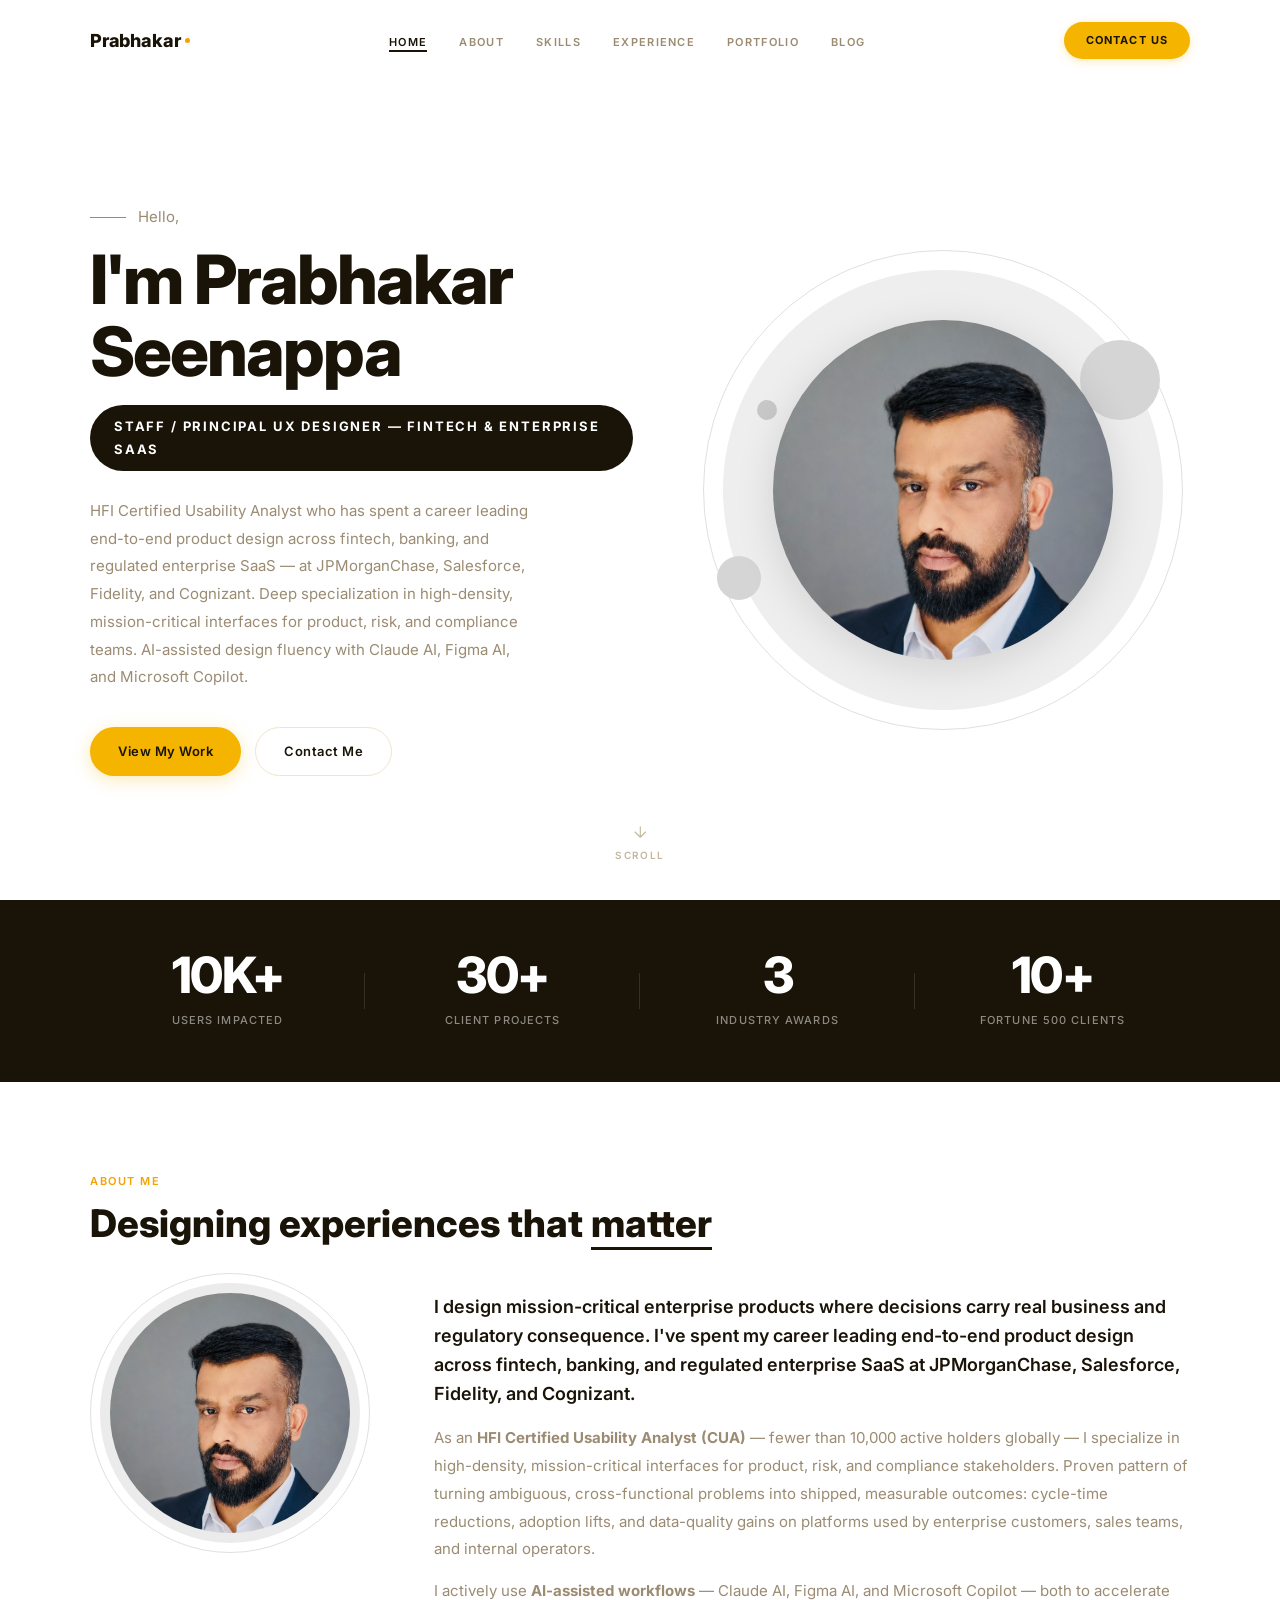
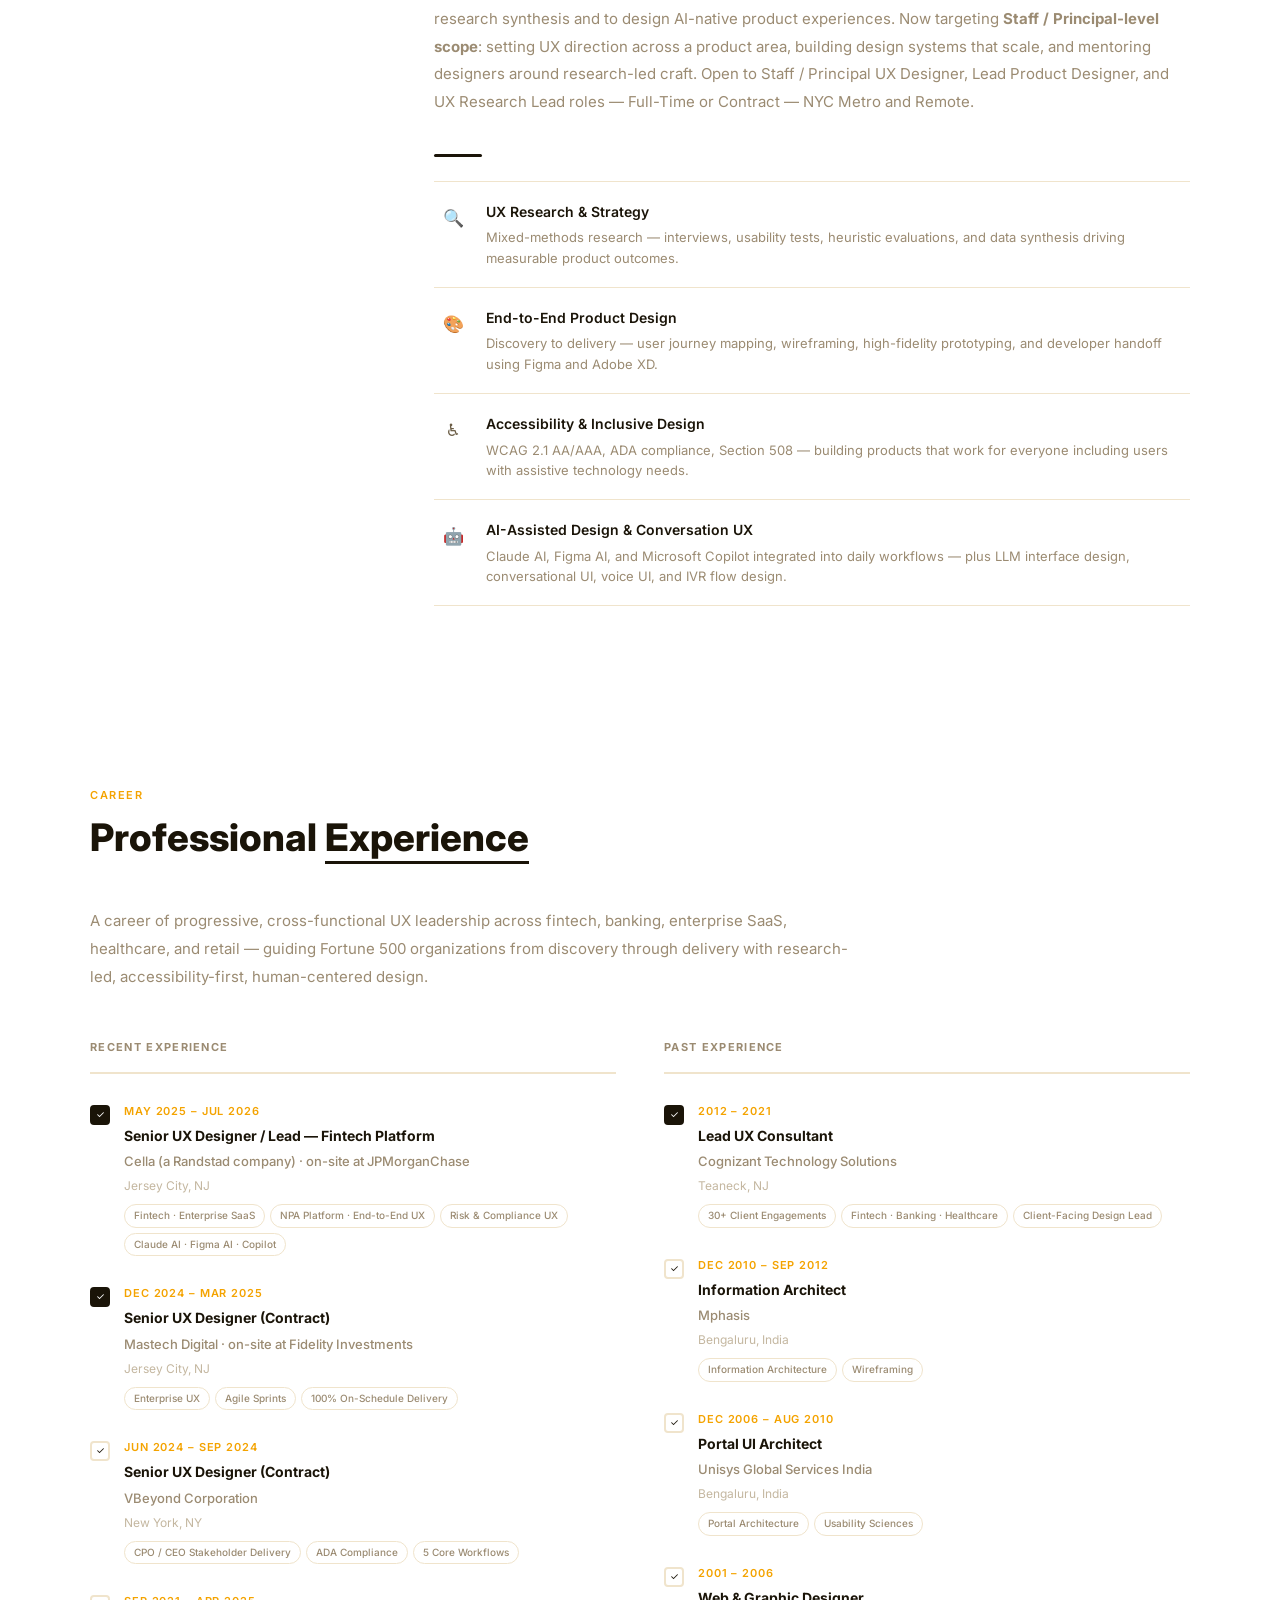
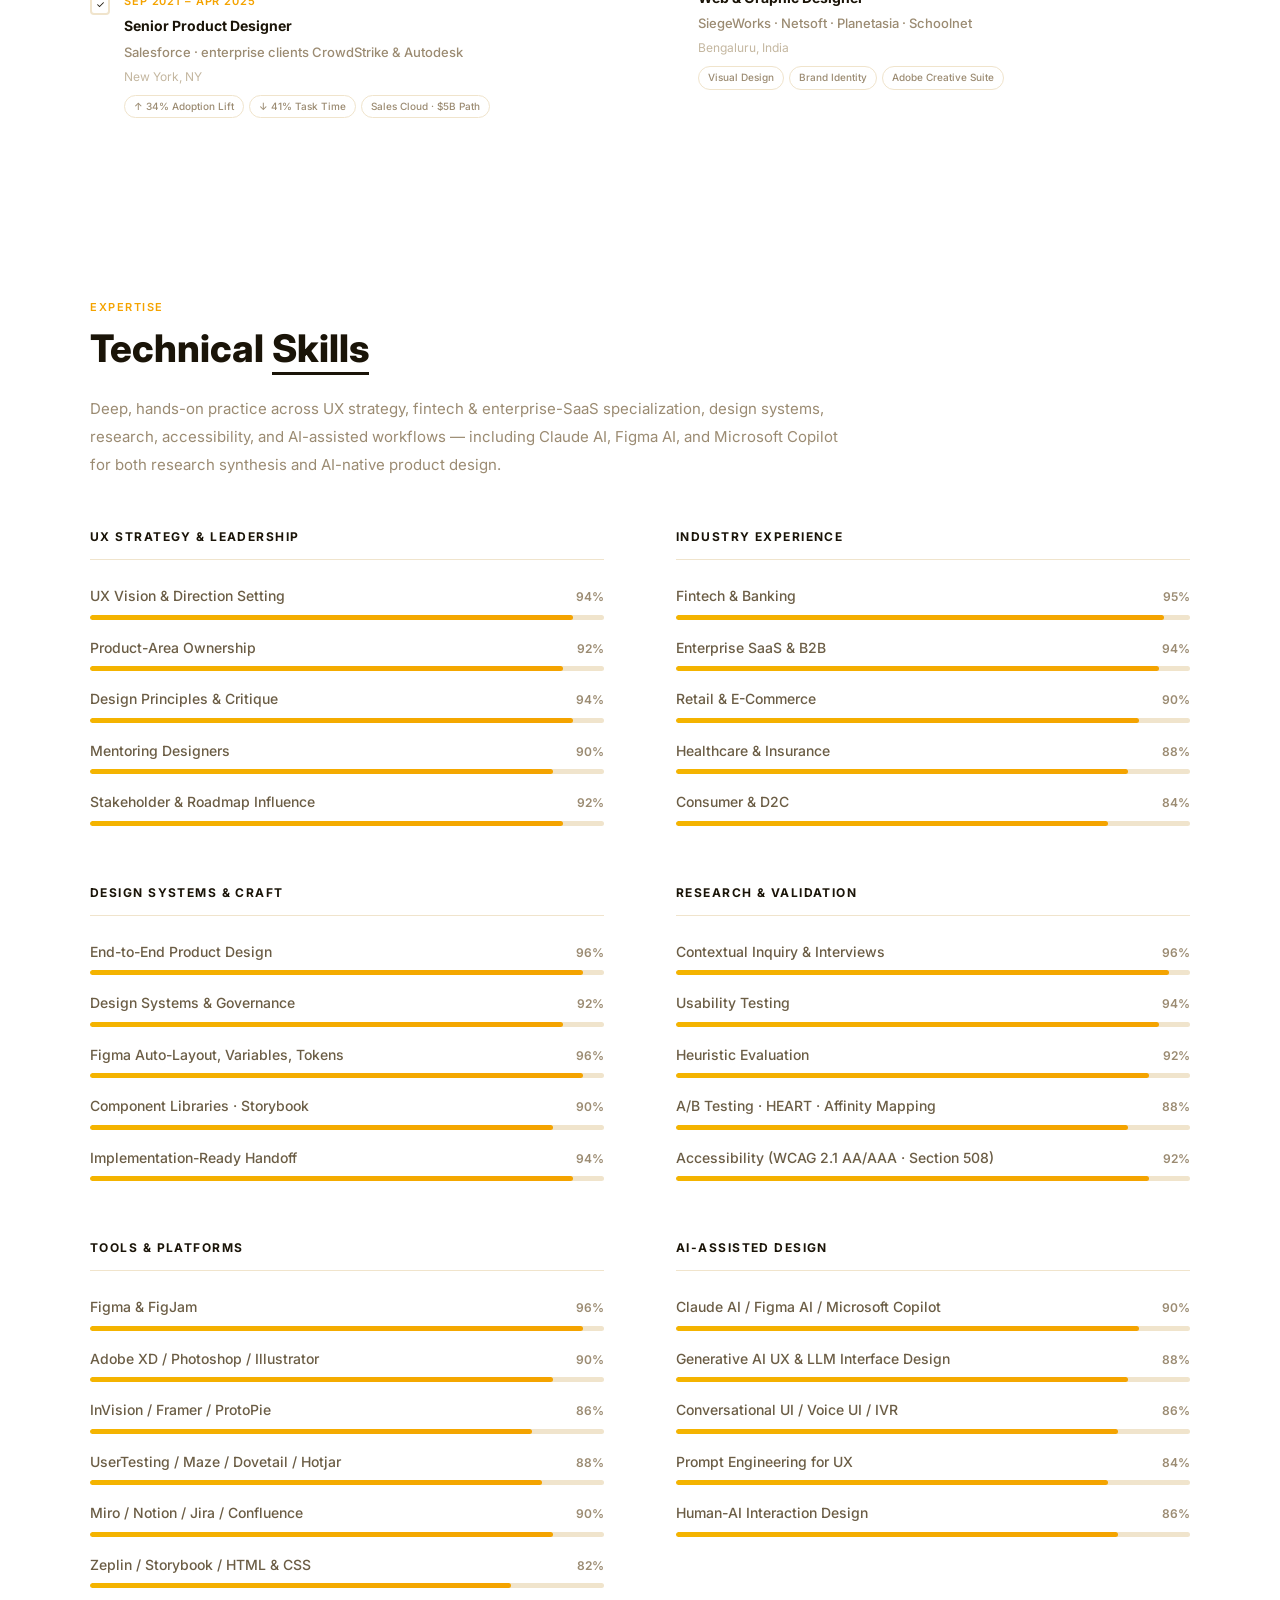
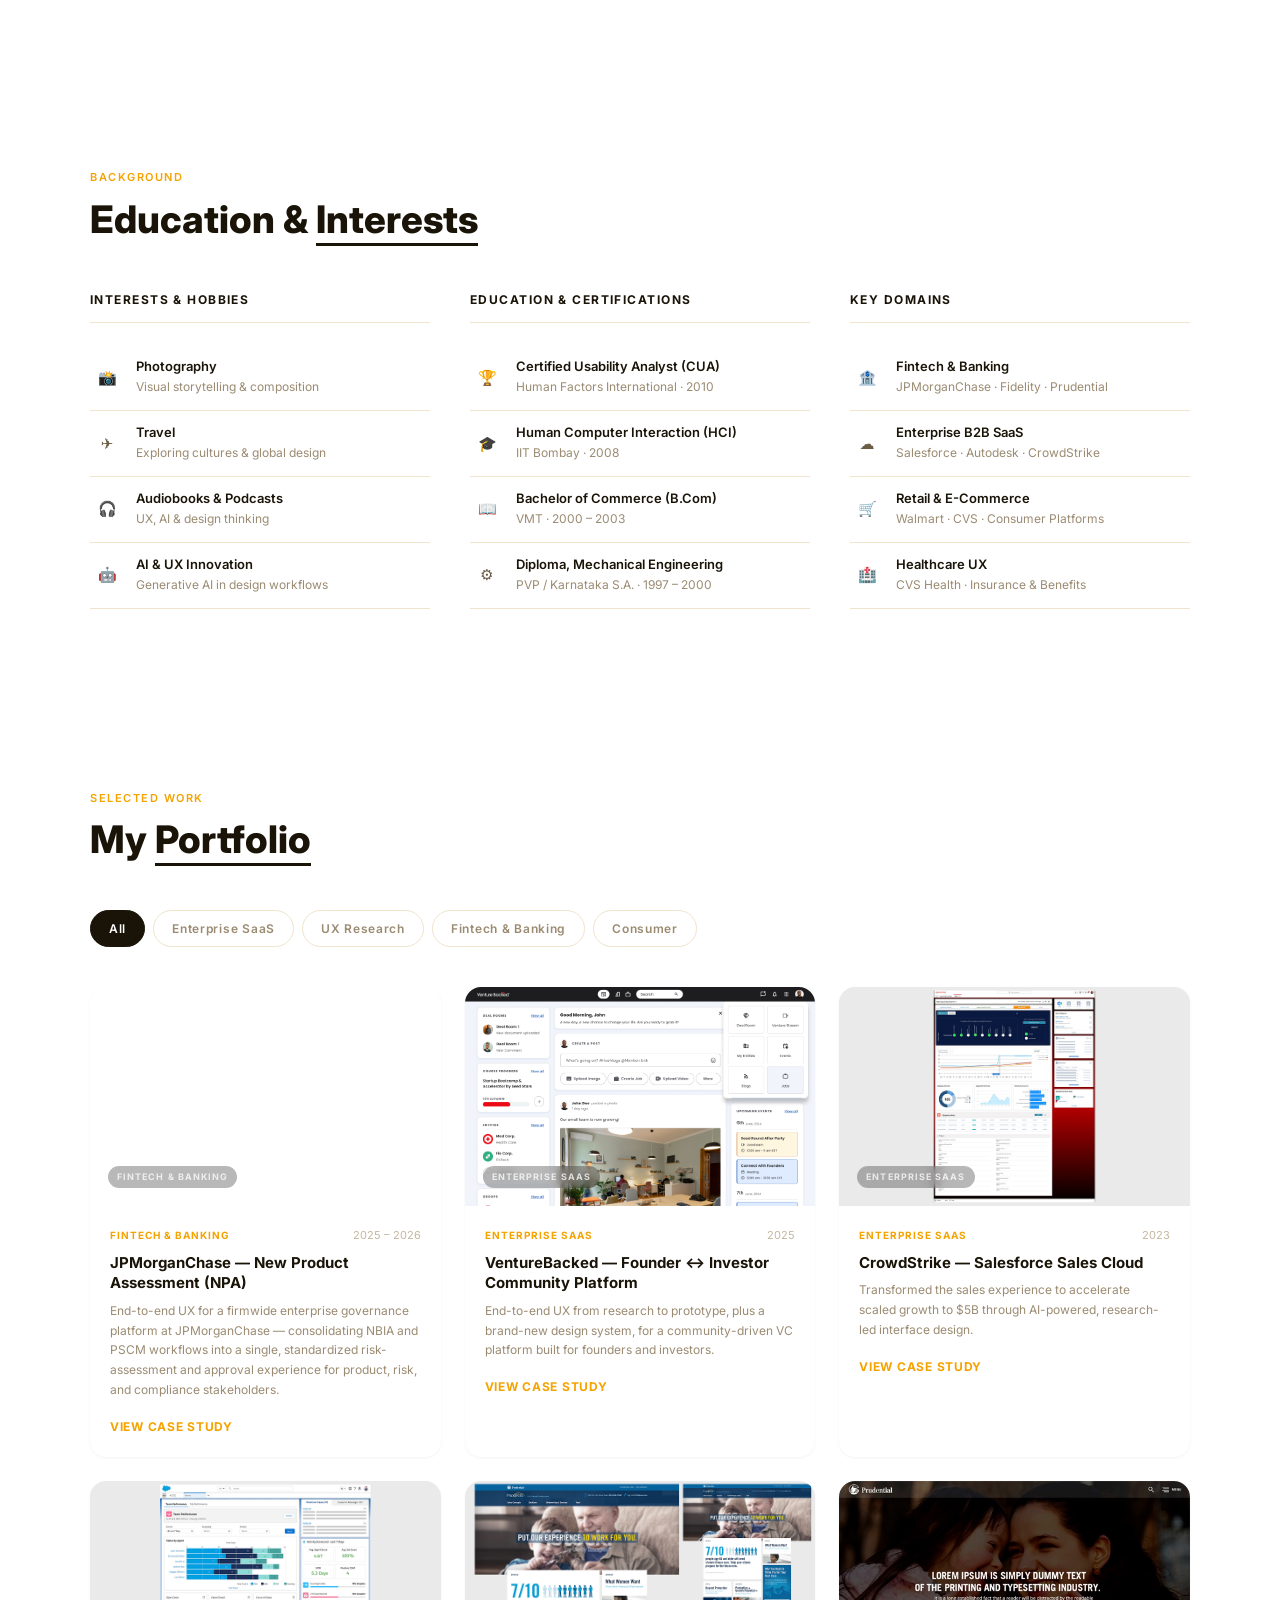
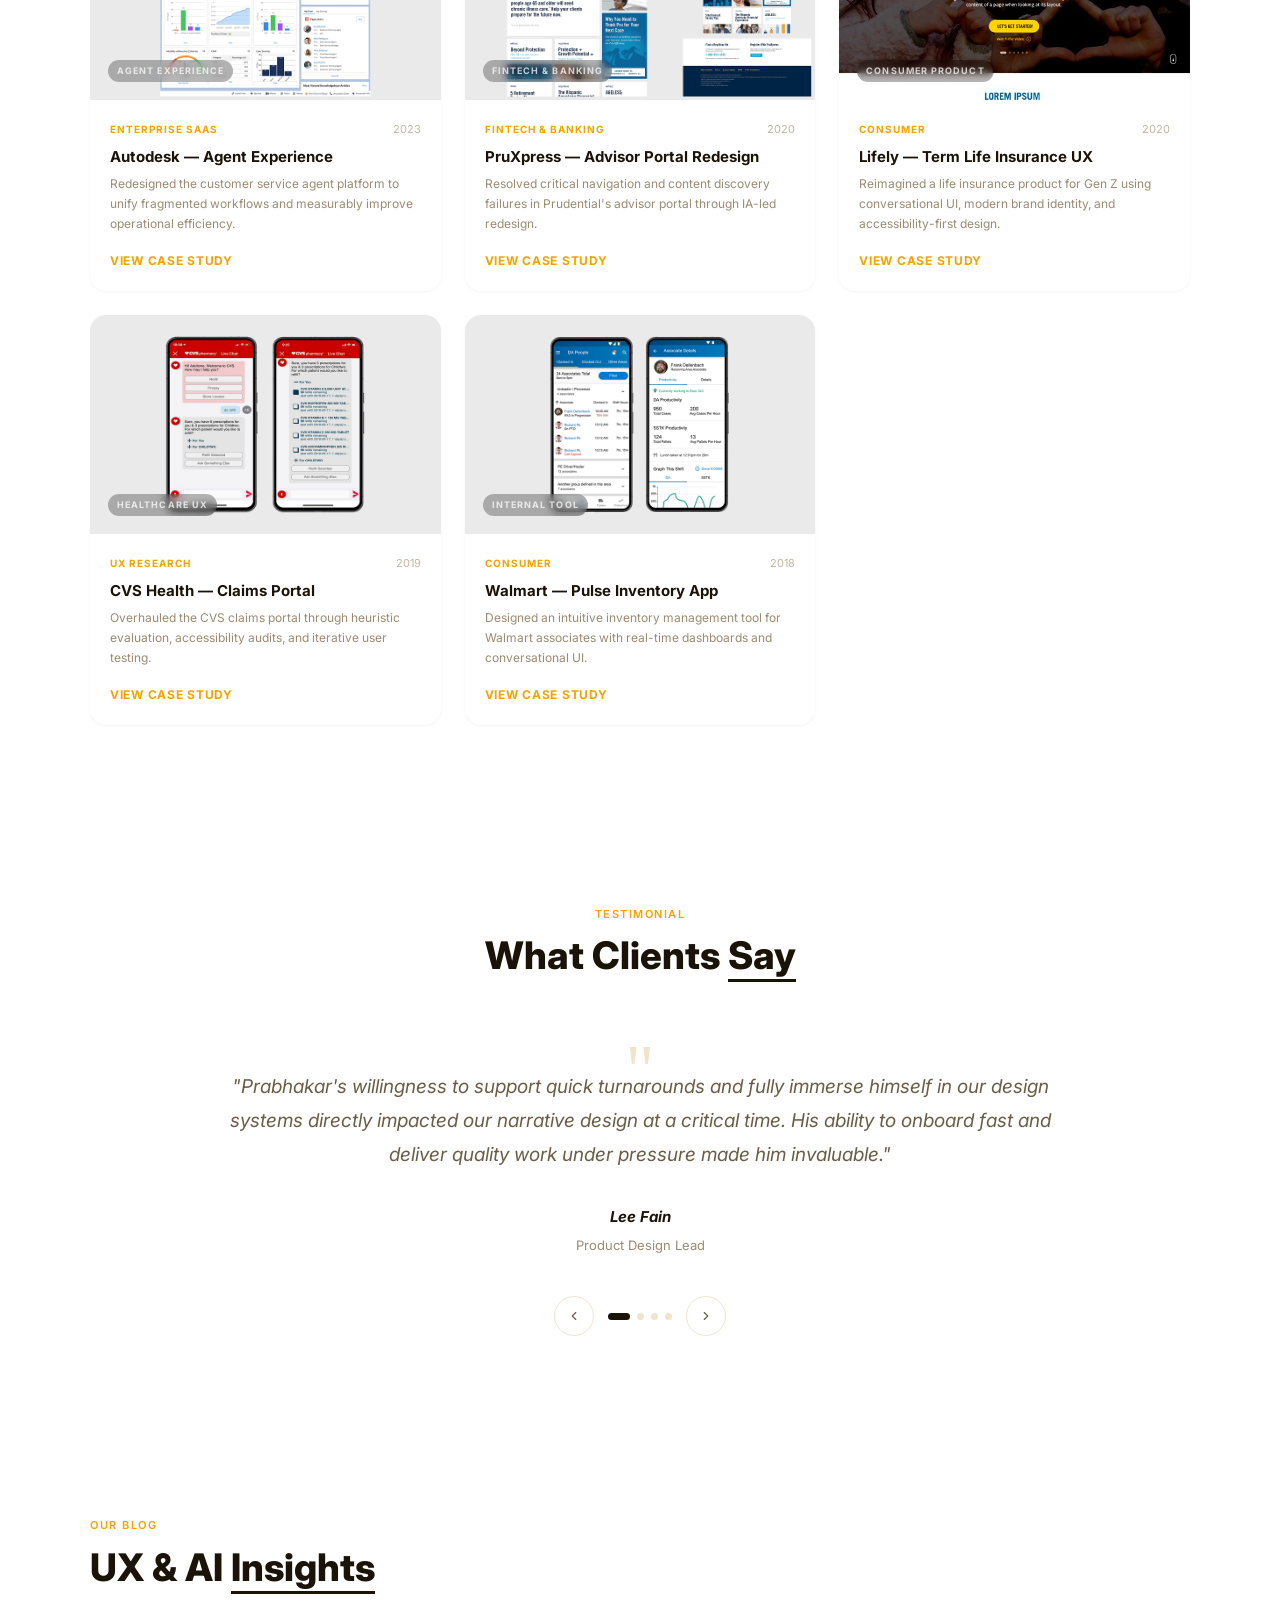
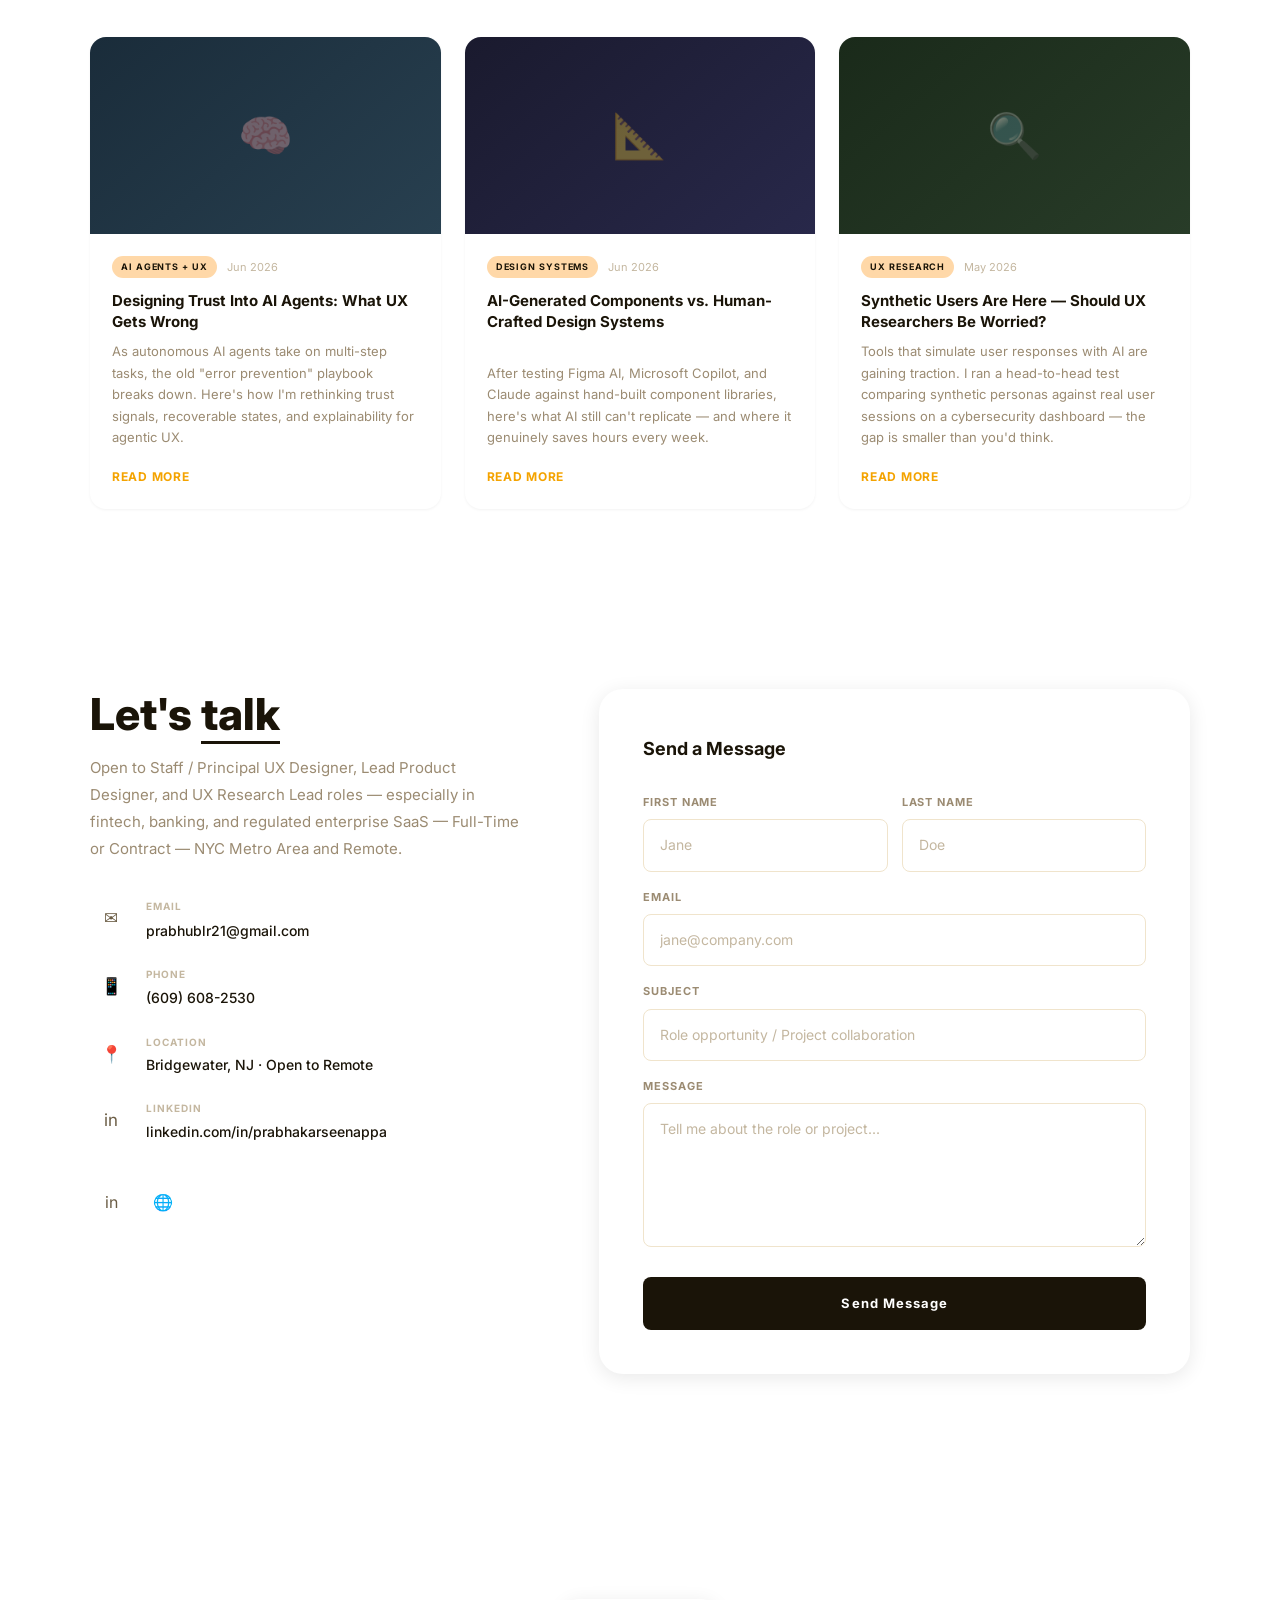
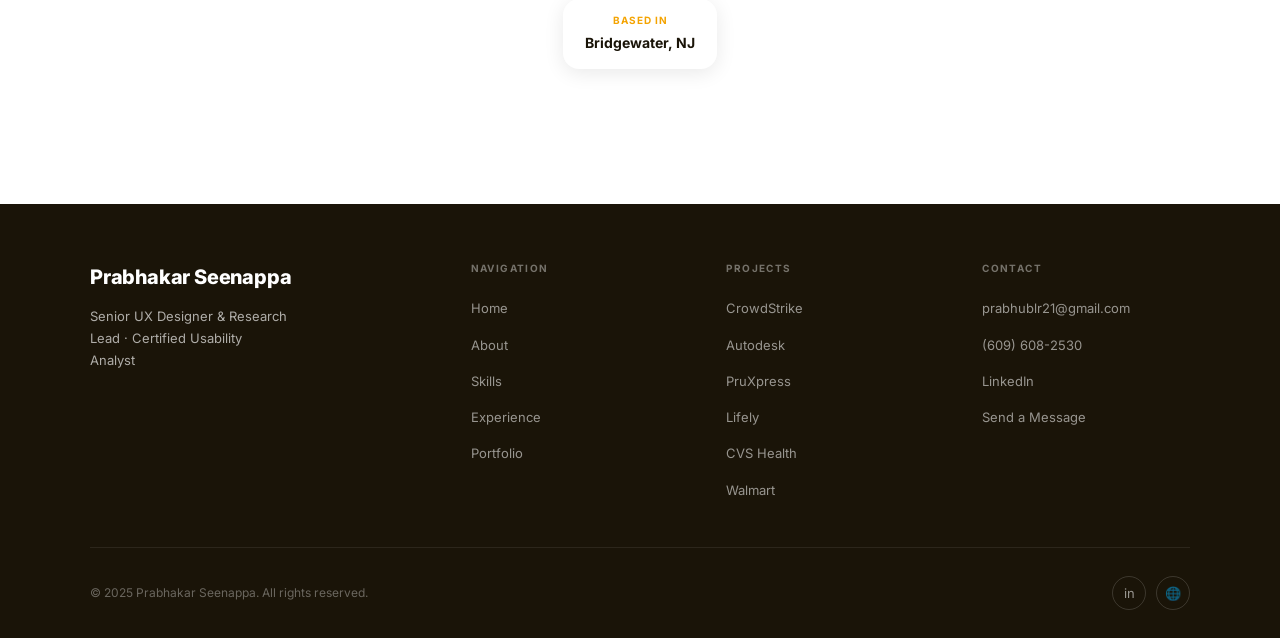
==== commit a6bfb228: "feat(theme): apply Warm Gold palette + remove all "15+ years" refs Design tokens rewritten around th" ====
--- a/index.html
+++ b/index.html
@@ -6,14 +6,14 @@
 
   <!-- ── PRIMARY META ──────────────────────────────────────── -->
   <title>Prabhakar Seenappa — Staff / Principal UX Designer · Fintech &amp; Enterprise SaaS</title>
-  <meta name="description" content="Prabhakar Seenappa — Staff / Principal UX Designer with 15+ years leading end-to-end product design across fintech, banking, and regulated enterprise SaaS." />
+  <meta name="description" content="Prabhakar Seenappa — Staff / Principal UX Designer leading end-to-end product design across fintech, banking, and regulated enterprise SaaS." />
   <link rel="canonical" href="https://www.prabhakarfolio.com/" />
 
   <!-- ── OPEN GRAPH (LinkedIn / Facebook previews) ─────────── -->
   <meta property="og:type"        content="website" />
   <meta property="og:url"         content="https://www.prabhakarfolio.com/" />
   <meta property="og:title"       content="Prabhakar Seenappa — Staff / Principal UX Designer · Fintech &amp; Enterprise SaaS" />
-  <meta property="og:description" content="Staff / Principal UX Designer with 15+ years shaping fintech, banking, and regulated enterprise SaaS at JPMorganChase, Salesforce, Fidelity, and Cognizant. HFI Certified Usability Analyst." />
+  <meta property="og:description" content="Staff / Principal UX Designer shaping fintech, banking, and regulated enterprise SaaS at JPMorganChase, Salesforce, Fidelity, and Cognizant. HFI Certified Usability Analyst." />
   <meta property="og:image"       content="https://www.prabhakarfolio.com/images/og-preview.jpg" />
   <meta property="og:site_name"   content="Prabhakar Seenappa Portfolio" />
   <meta property="og:locale"      content="en_US" />
@@ -21,7 +21,7 @@
   <!-- ── TWITTER CARD ──────────────────────────────────────── -->
   <meta name="twitter:card"        content="summary_large_image" />
   <meta name="twitter:title"       content="Prabhakar Seenappa — Staff / Principal UX Designer · Fintech &amp; Enterprise SaaS" />
-  <meta name="twitter:description" content="Staff / Principal UX Designer with 15+ years in fintech, banking, and regulated enterprise SaaS." />
+  <meta name="twitter:description" content="Staff / Principal UX Designer specializing in fintech, banking, and regulated enterprise SaaS." />
   <meta name="twitter:image"       content="https://www.prabhakarfolio.com/images/og-preview.jpg" />
 
   <!-- ── JSON-LD STRUCTURED DATA ───────────────────────────── -->
@@ -35,7 +35,7 @@
     "sameAs": [
       "https://www.linkedin.com/in/prabhakarseenappa"
     ],
-    "description": "HFI Certified Usability Analyst and Staff / Principal UX Designer with 15+ years leading end-to-end product design across fintech, banking, and regulated enterprise SaaS.",
+    "description": "HFI Certified Usability Analyst and Staff / Principal UX Designer leading end-to-end product design across fintech, banking, and regulated enterprise SaaS.",
     "knowsAbout": ["UX Design", "Product Design", "UX Research", "Fintech UX", "Enterprise SaaS", "Risk & Compliance UX", "Design Systems", "AI-Assisted Design"],
     "alumniOf": [],
     "worksFor": {
@@ -106,7 +106,7 @@
         Staff / Principal UX Designer — Fintech &amp; Enterprise SaaS
       </span>
       <p class="hero__bio">
-        HFI Certified Usability Analyst with 15+ years leading end-to-end product design across
+        HFI Certified Usability Analyst who has spent a career leading end-to-end product design across
         fintech, banking, and regulated enterprise SaaS — at JPMorganChase, Salesforce, Fidelity, and Cognizant.
         Deep specialization in high-density, mission-critical interfaces for product, risk, and compliance teams.
         AI-assisted design fluency with Claude AI, Figma AI, and Microsoft Copilot.
@@ -144,8 +144,8 @@
 <div class="stats sec--dark" role="region" aria-label="Career highlights">
   <div class="stats__inner">
     <div class="stat fu">
-      <span class="stat__num" data-target="15" data-suffix="+">0</span>
-      <span class="stat__label">Years Experience</span>
+      <span class="stat__num" data-target="10" data-suffix="K+">0</span>
+      <span class="stat__label">Users Impacted</span>
     </div>
     <div class="stat fu">
       <span class="stat__num" data-target="30" data-suffix="+">0</span>
@@ -191,7 +191,7 @@
       <div class="about__text-col fu">
         <p class="about__lead">
           I design mission-critical enterprise products where decisions carry real business and
-          regulatory consequence. 15+ years leading end-to-end product design across fintech,
+          regulatory consequence. I've spent my career leading end-to-end product design across fintech,
           banking, and regulated enterprise SaaS at JPMorganChase, Salesforce, Fidelity, and Cognizant.
         </p>
         <p class="about__body">
@@ -258,7 +258,7 @@
     </div>
 
     <p class="exp__intro fu">
-      15+ years of progressive, cross-functional UX leadership across fintech, banking,
+      A career of progressive, cross-functional UX leadership across fintech, banking,
       enterprise SaaS, healthcare, and retail — guiding Fortune 500 organizations from discovery
       through delivery with research-led, accessibility-first, human-centered design.
     </p>
@@ -412,7 +412,7 @@
     </div>
 
     <p class="exp__intro fu" style="margin-top:-24px;">
-      15+ years of hands-on practice across UX strategy, fintech &amp; enterprise-SaaS specialization,
+      Deep, hands-on practice across UX strategy, fintech &amp; enterprise-SaaS specialization,
       design systems, research, accessibility, and AI-assisted workflows — including Claude AI,
       Figma AI, and Microsoft Copilot for both research synthesis and AI-native product design.
     </p>
--- a/css/style.css
+++ b/css/style.css
@@ -4,26 +4,34 @@
    ============================================================ */
 
 /* ------------------------------------------------------------
-   1. DESIGN TOKENS  (cool-neutral palette, matches snapshot)
+   1. DESIGN TOKENS  (Warm Gold theme — approved 2026-07-07)
 ------------------------------------------------------------ */
 :root {
   /* Palette */
-  --bg:           #F5F5F5;   /* page background  */
-  --bg-white:     #FFFFFF;   /* alternating white sections */
-  --bg-dark:      #222222;   /* stats bar · footer */
-  --surface:      #FFFFFF;
-
-  --text-100:     #1E1E1E;   /* headings */
-  --text-200:     #444444;   /* body */
-  --text-300:     #777777;   /* muted */
-  --text-400:     #AAAAAA;   /* light / placeholders */
-
-  --border:       #E5E5E5;
-  --accent:       #1E1E1E;
-  --highlight:    #4F6479;   /* blue-grey tag accent */
-
-  --prog-bg:      #E0E0E0;
-  --prog-fill:    #1E1E1E;
+  --bg:              #FFFFFF;   /* page background (pure white)   */
+  --bg-white:        #FFFFFF;   /* alternating white sections     */
+  --bg-warm:         #FFFCF5;   /* subtle warm section background */
+  --bg-dark:         #1A1408;   /* stats bar · footer (warm near-black) */
+  --surface:         #FFFFFF;
+
+  --text-100:        #1A1408;   /* headings (warm near-black)     */
+  --text-200:        #6B5D45;   /* body (warm gray)               */
+  --text-300:        #9B8B72;   /* muted (warm mid-gray)          */
+  --text-400:        #C4B7A0;   /* light / placeholders           */
+
+  --border:          #F0E4CC;   /* cream border                   */
+  --border-strong:   #E4D3AB;   /* stronger cream border          */
+
+  --gold-primary:    #F4B400;   /* CTAs, active states, accents   */
+  --gold-saffron:    #F4A300;   /* hover states, link accent      */
+  --gold-rich:       #D4AF37;   /* dividers, decorative dots      */
+  --warm-highlight:  #FFD8A8;   /* tag pills, soft warm surfaces  */
+
+  --accent:          #F4B400;   /* primary accent = gold          */
+  --highlight:       #F4A300;   /* saffron for text-accent uses   */
+
+  --prog-bg:         #F0E4CC;
+  --prog-fill:       linear-gradient(90deg, #F4B400, #F4A300);
 
   /* Typography */
   --font:         'Inter', system-ui, -apple-system, sans-serif;
@@ -118,8 +126,8 @@
   border-radius: var(--r-full);
   transition: all var(--ease);
 }
-.btn--dark    { background: var(--text-100); color: #fff; }
-.btn--dark:hover { background: #333; transform: translateY(-1px); box-shadow: var(--sh-md); }
+.btn--dark    { background: var(--gold-primary); color: var(--text-100); box-shadow: 0 4px 18px rgba(244,180,0,0.28); }
+.btn--dark:hover { background: var(--gold-saffron); transform: translateY(-1px); box-shadow: 0 6px 22px rgba(244,163,0,0.38); }
 .btn--outline { border: 1.5px solid var(--border); color: var(--text-100); }
 .btn--outline:hover { border-color: var(--text-100); transform: translateY(-1px); }
 .btn--ghost   { padding: 0; color: var(--highlight); font-size: 13px; font-weight: 600; }
@@ -149,8 +157,8 @@
   padding: 3px 10px;
   border-radius: var(--r-full);
 }
-.chip--light { color: var(--highlight); background: rgba(79,100,121,.1); }
-.chip--dark  { color: #fff; background: var(--highlight); }
+.chip--light { color: var(--text-100); background: var(--warm-highlight); }
+.chip--dark  { color: var(--text-100); background: var(--gold-primary); }
 
 /* ------------------------------------------------------------
    4. LOADER
@@ -234,11 +242,12 @@
 
 .nav__cta {
   font-size: 11px; font-weight: 700; letter-spacing: .1em; text-transform: uppercase;
-  color: #fff; background: var(--text-100);
+  color: var(--text-100); background: var(--gold-primary);
   padding: 9px 22px; border-radius: var(--r-full);
   transition: all var(--ease);
-}
-.nav__cta:hover { background: #333; transform: translateY(-1px); }
+  box-shadow: 0 2px 10px rgba(244,180,0,0.28);
+}
+.nav__cta:hover { background: var(--gold-saffron); transform: translateY(-1px); box-shadow: 0 4px 14px rgba(244,163,0,0.36); }
 
 /* Hamburger */
 .nav__hamburger { display: none; flex-direction: column; gap: 5px; padding: 4px; }
@@ -399,7 +408,7 @@
   width: 340px; height: 340px;
   border-radius: 50%;
   object-fit: cover;
-  object-position: center 22%;
+  object-position: center;
   box-shadow: var(--sh-lg);
   display: block;
 }
@@ -476,7 +485,7 @@
   width: 240px; height: 240px;
   border-radius: 50%;
   object-fit: cover;
-  object-position: center 22%;
+  object-position: center;
   display: block;
 }
 
@@ -772,7 +781,7 @@
 
 .blog-card__body { padding: 22px; flex: 1; display: flex; flex-direction: column; }
 .blog-card__meta { display: flex; align-items: center; gap: 10px; margin-bottom: 12px; }
-.blog-card__tag  { font-size: 9px; font-weight: 700; letter-spacing: .1em; text-transform: uppercase; color: var(--highlight); background: rgba(79,100,121,.1); padding: 3px 9px; border-radius: var(--r-full); }
+.blog-card__tag  { font-size: 9px; font-weight: 700; letter-spacing: .1em; text-transform: uppercase; color: var(--text-100); background: var(--warm-highlight); padding: 3px 9px; border-radius: var(--r-full); }
 .blog-card__date { font-size: 11px; color: var(--text-400); }
 .blog-card__title{ font-size: 15px; font-weight: 700; color: var(--text-100); line-height: 1.4; margin-bottom: 9px; flex: 1; }
 .blog-card__exc  { font-size: 13px; color: var(--text-300); line-height: 1.65; margin-bottom: 18px; }
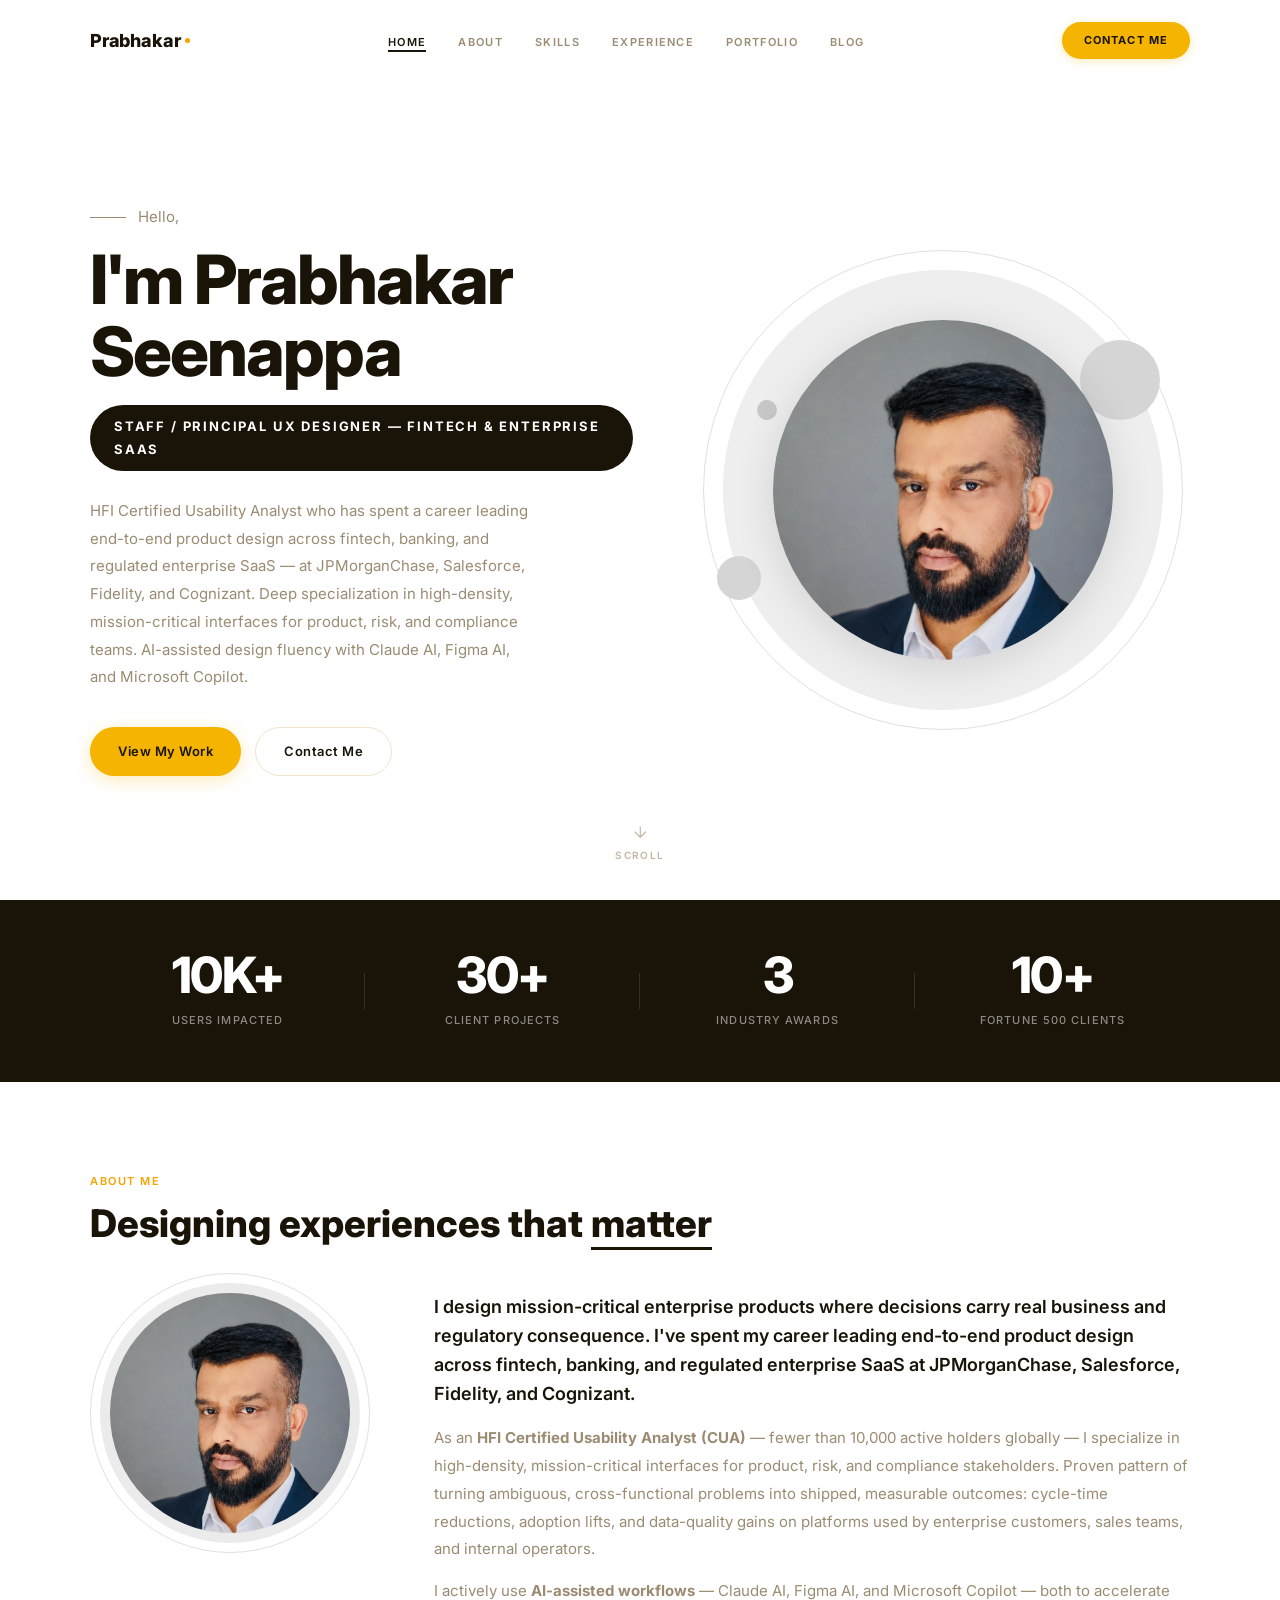
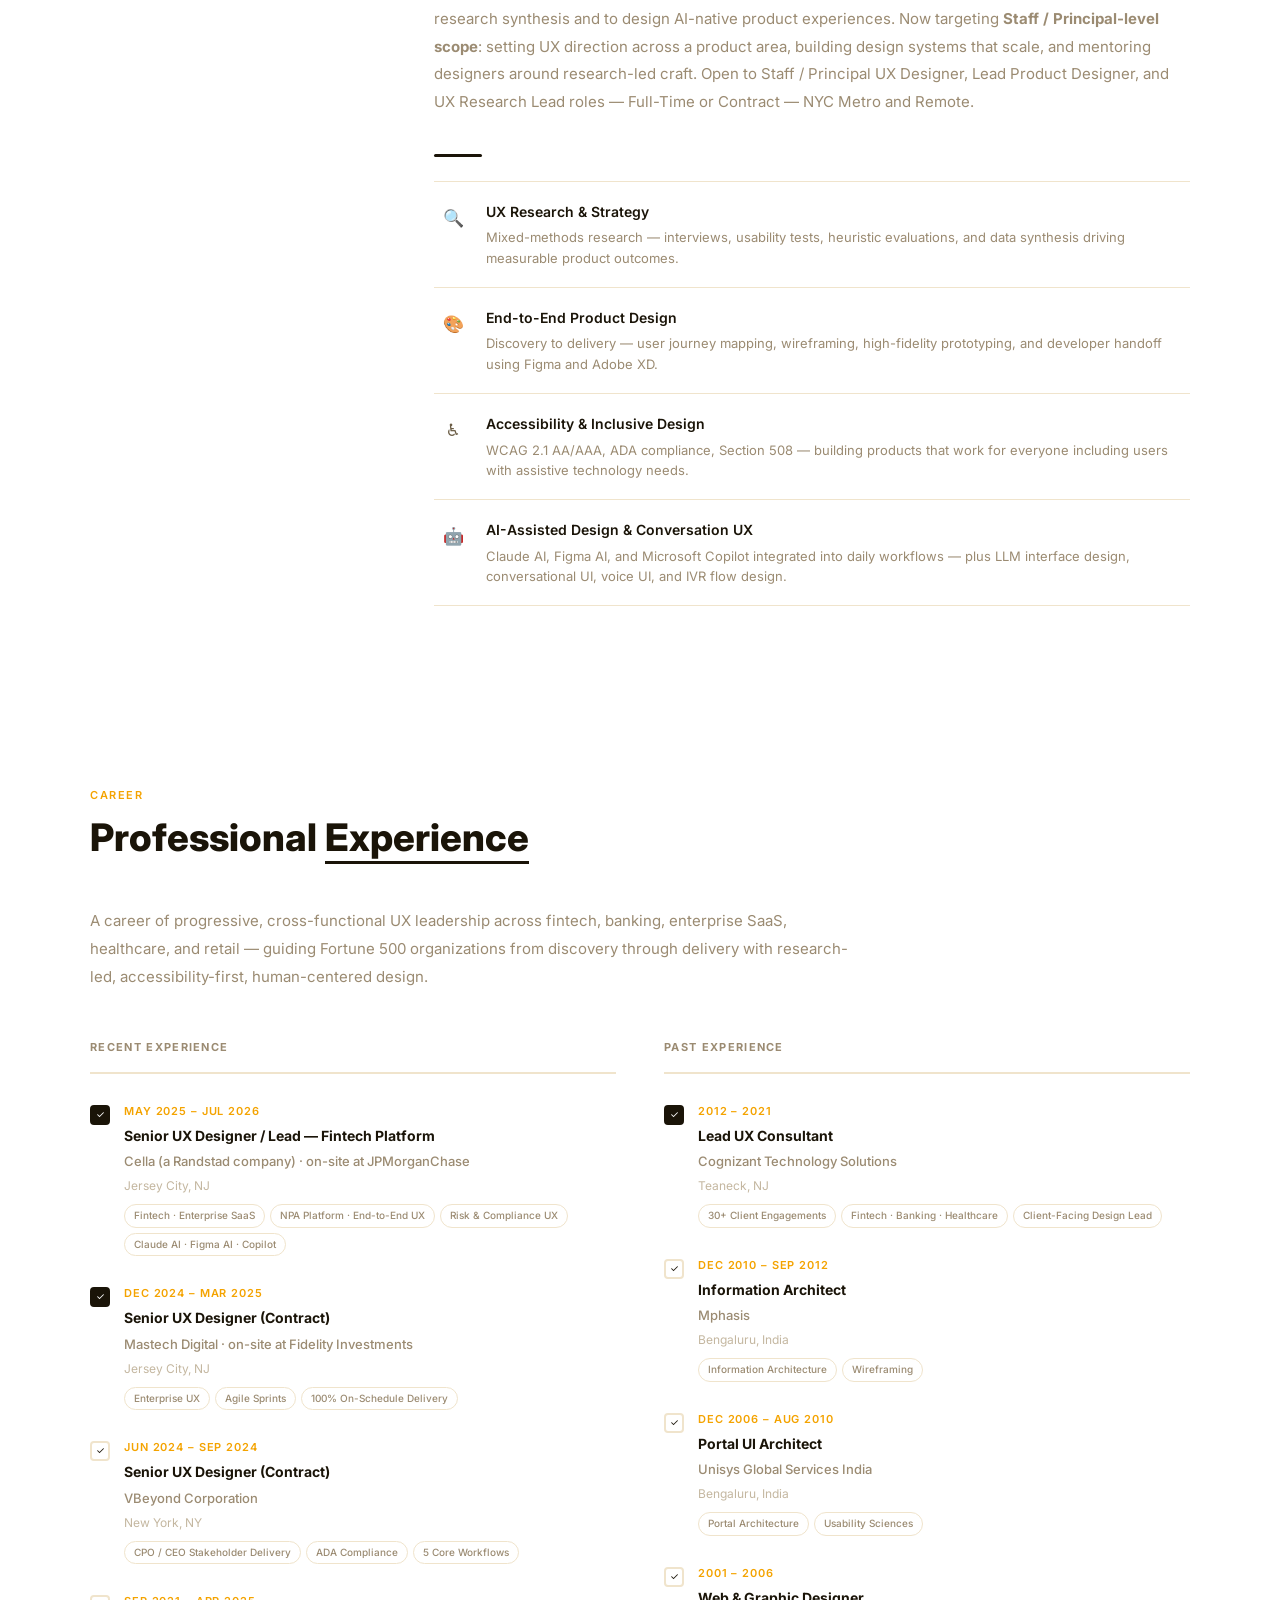
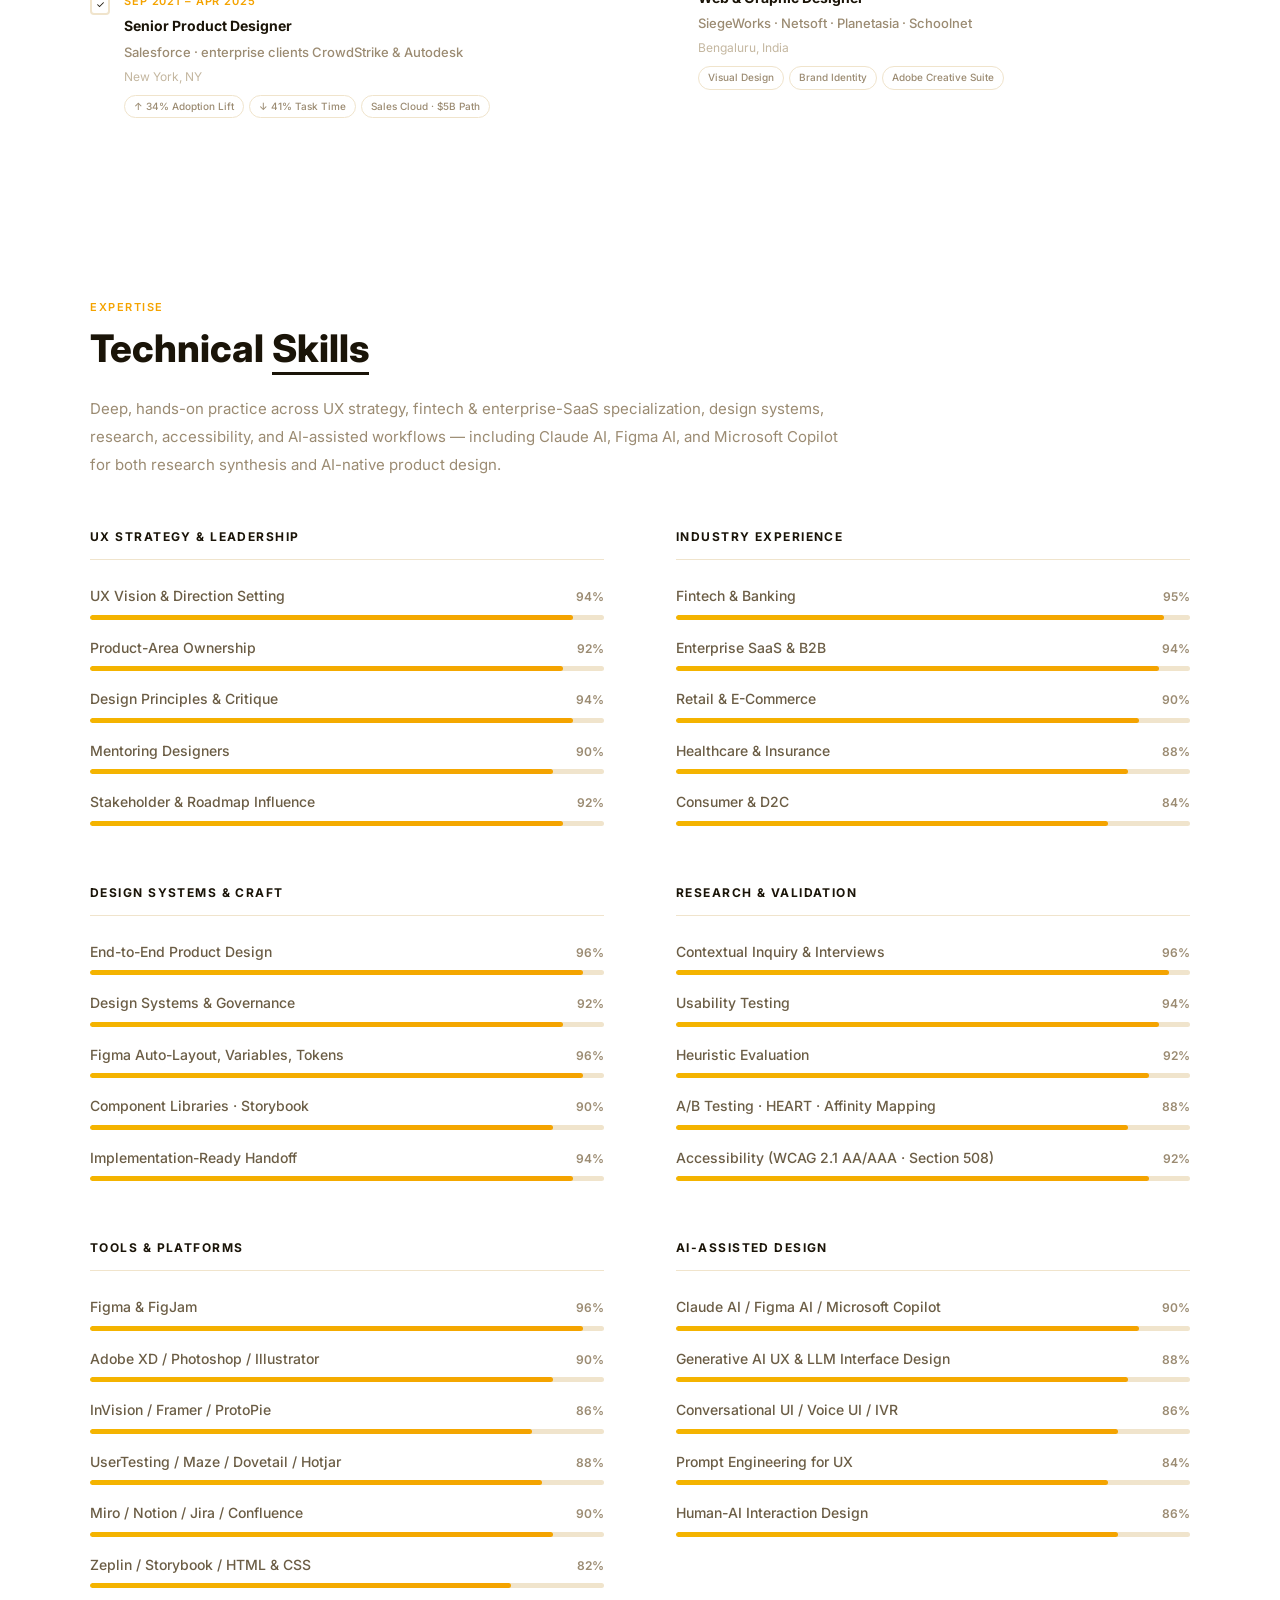
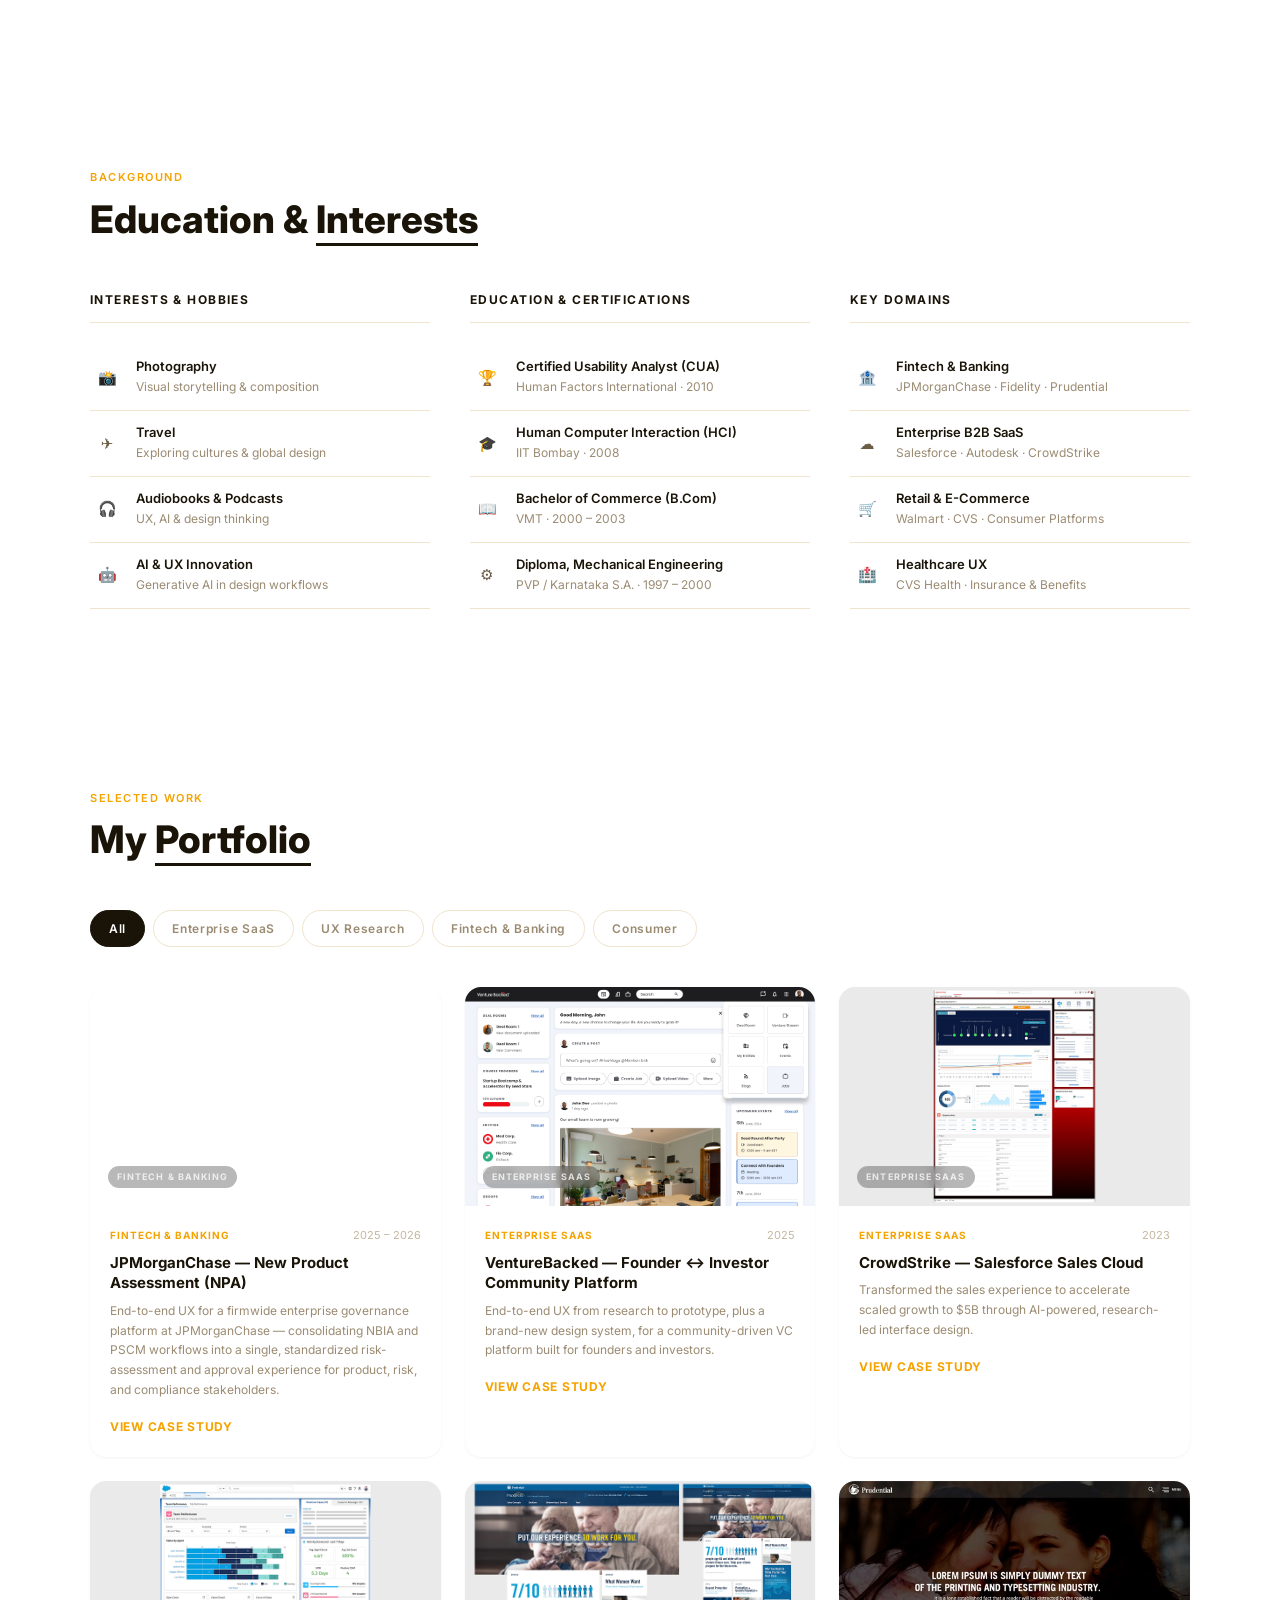
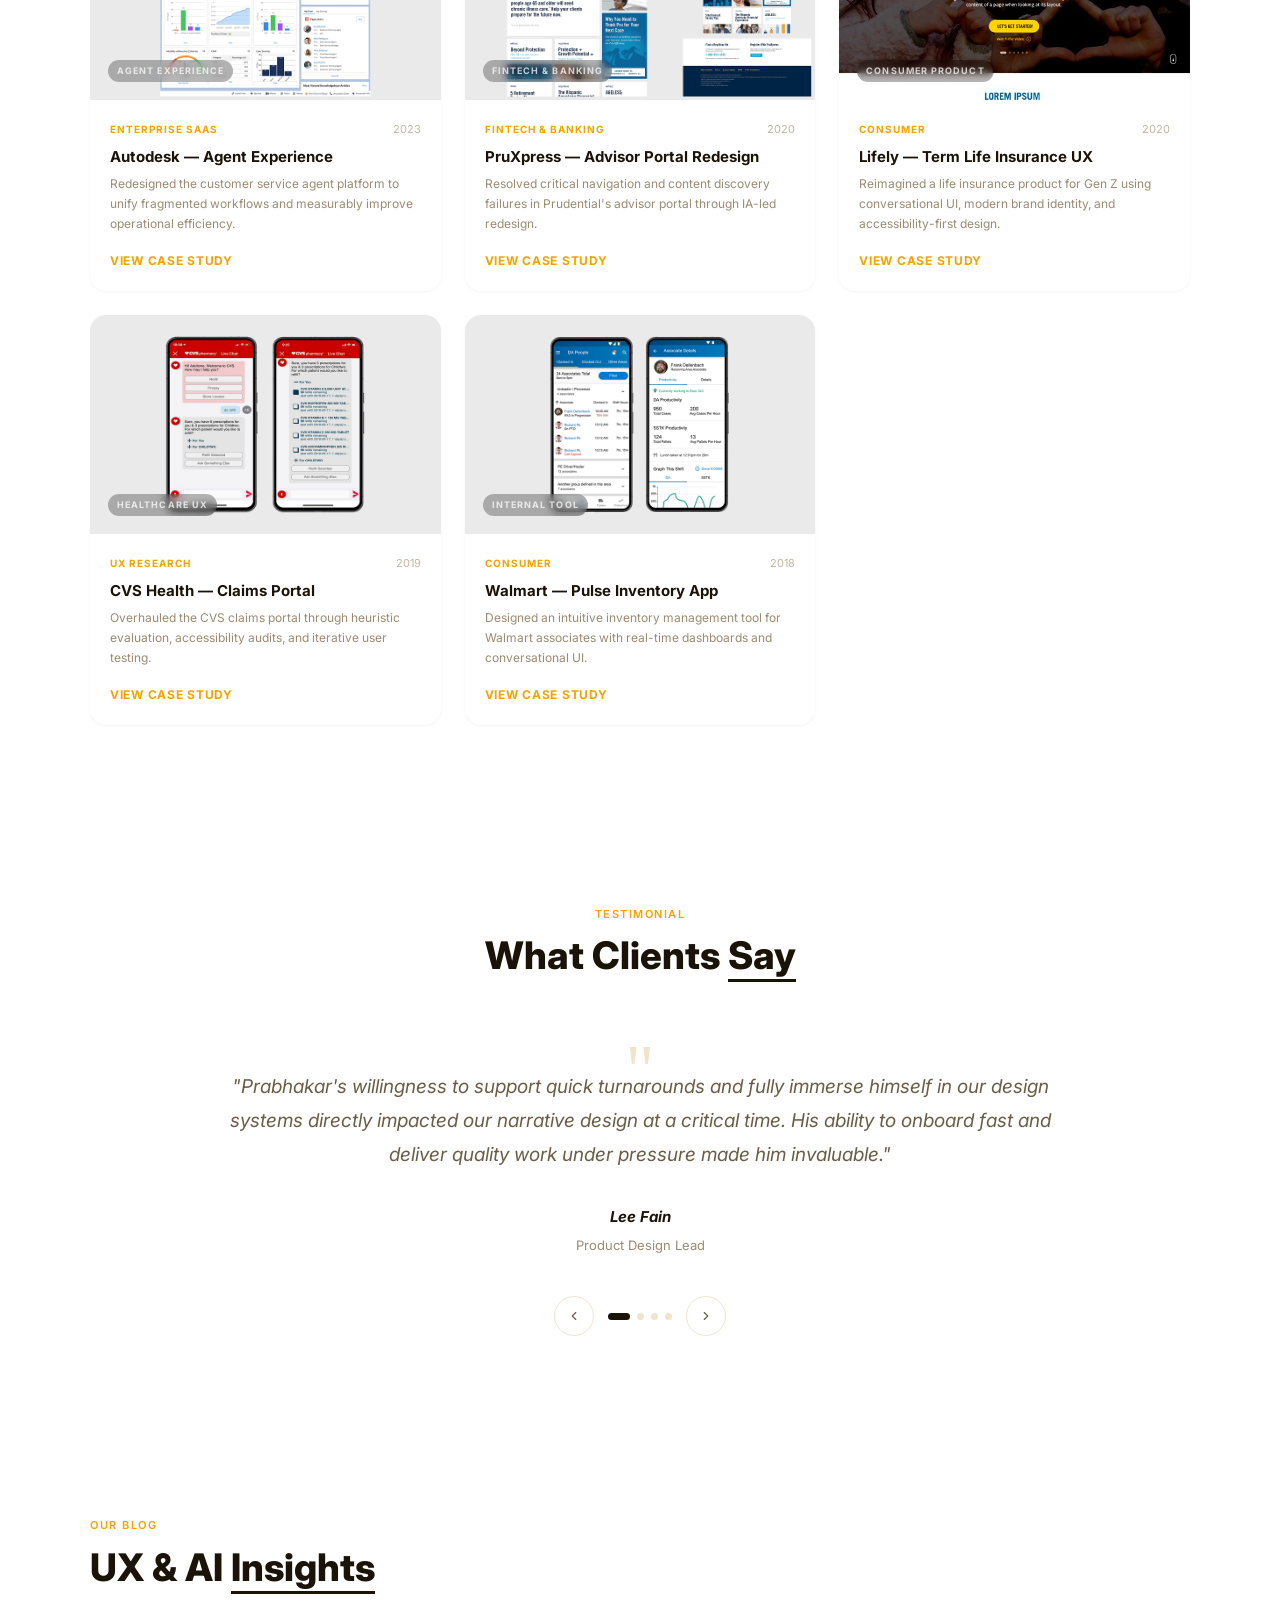
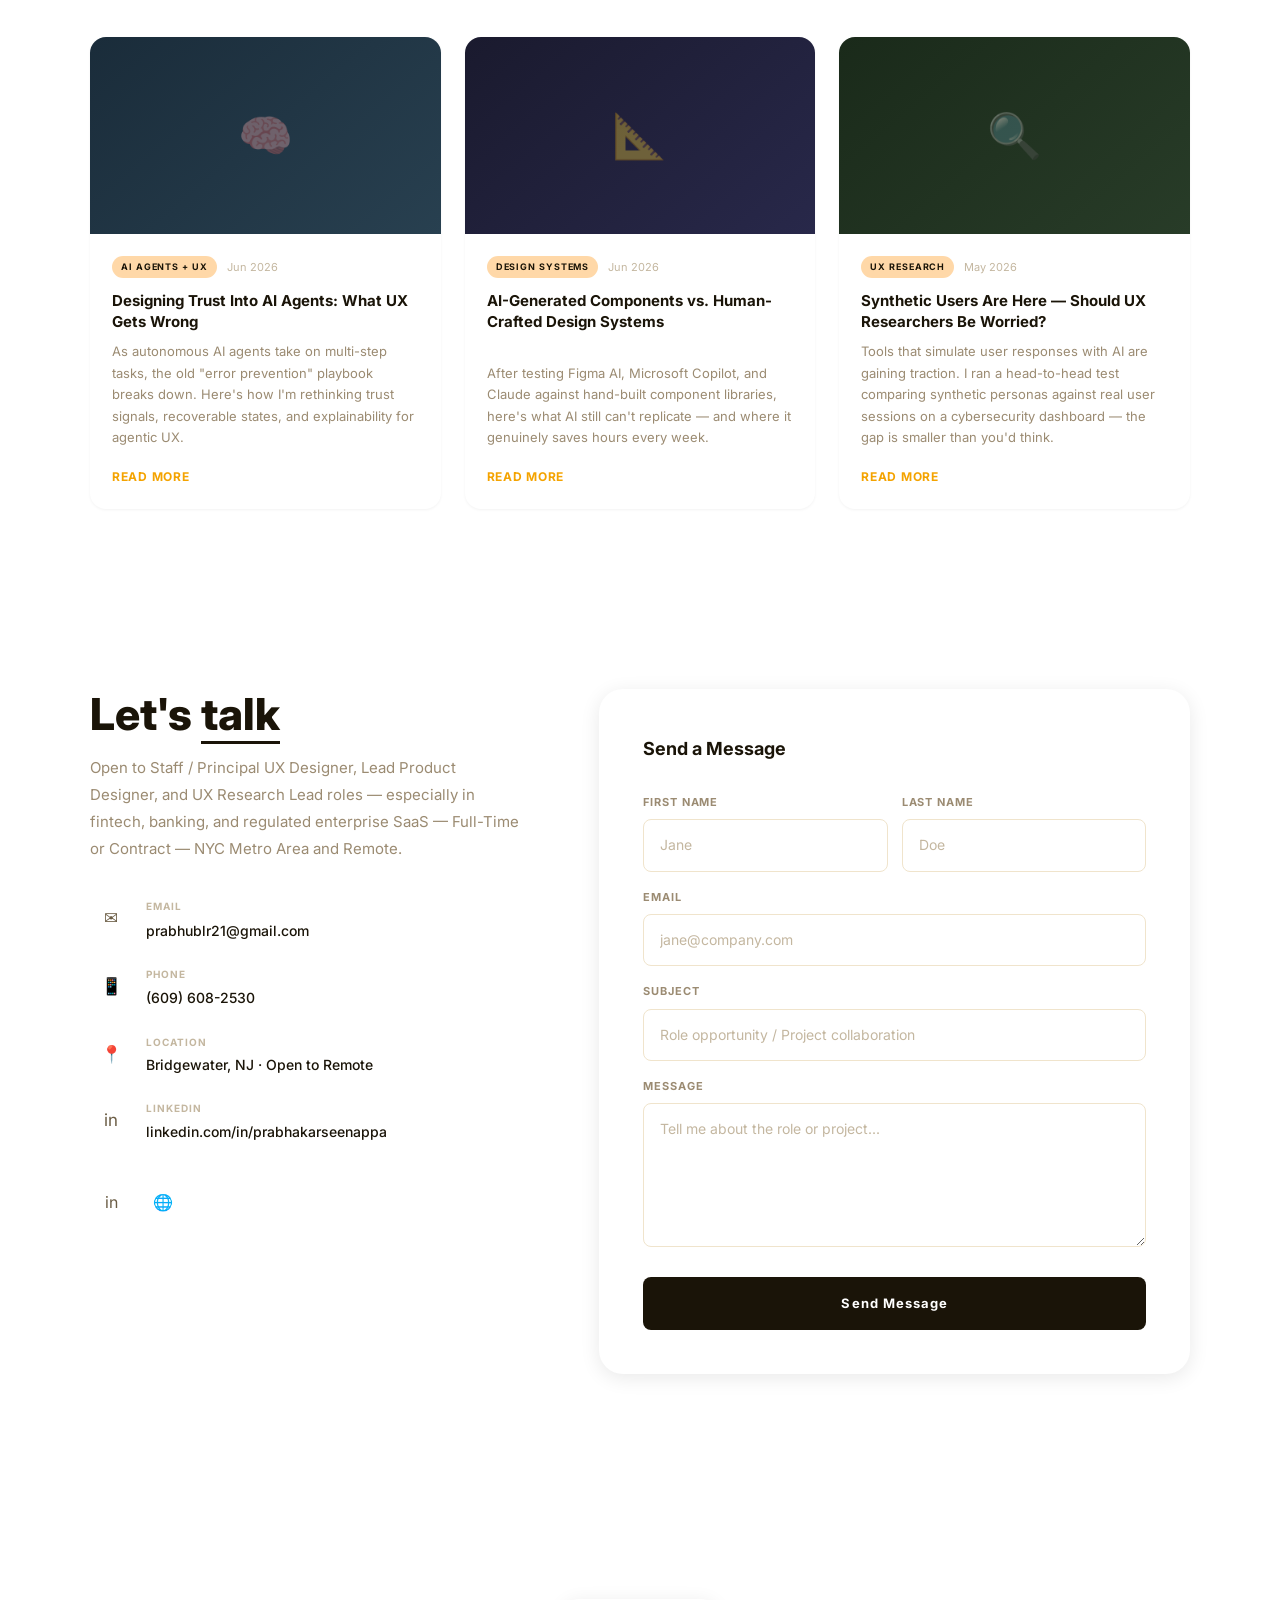
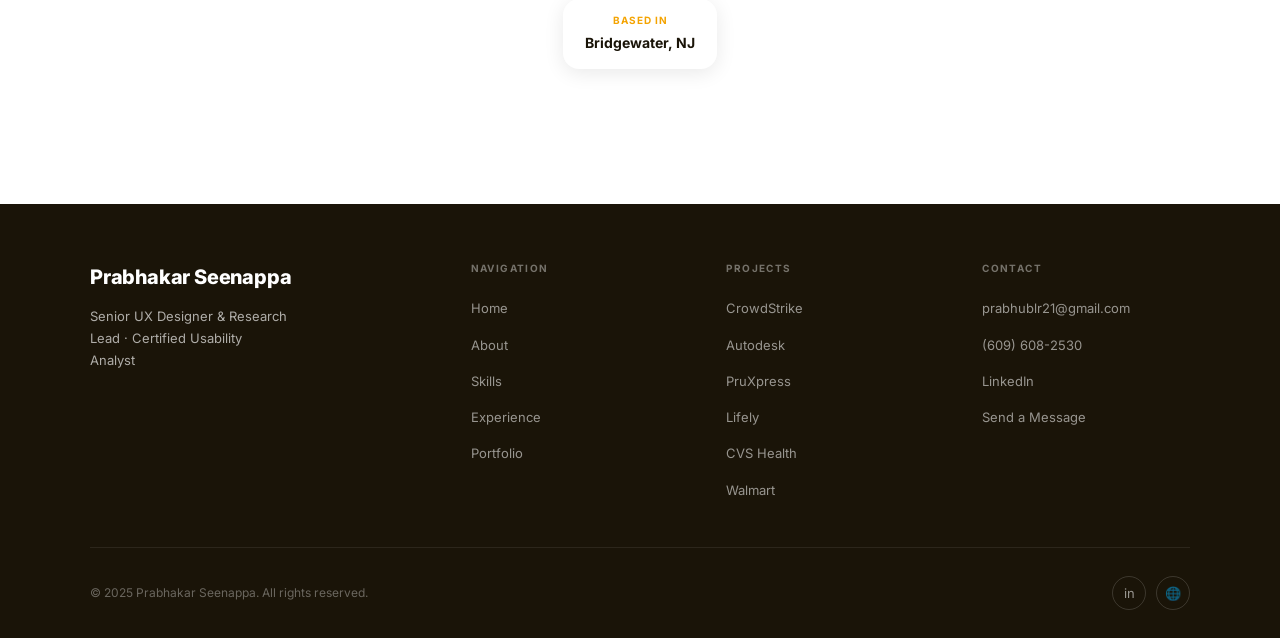
==== commit 992b1ee2: "fix(nav): rename header CTA from "Contact Us" to "Contact Me" Solo portfolio site — first-person voi" ====
--- a/index.html
+++ b/index.html
@@ -75,7 +75,7 @@
       <li><a href="#portfolio"  class="nav__link" data-section="portfolio">Portfolio</a></li>
       <li><a href="#blog"       class="nav__link" data-section="blog">Blog</a></li>
     </ul>
-    <a href="#contact" class="nav__cta">Contact Us</a>
+    <a href="#contact" class="nav__cta">Contact Me</a>
     <button class="nav__hamburger" aria-label="Toggle menu" aria-expanded="false">
       <span></span><span></span><span></span>
     </button>
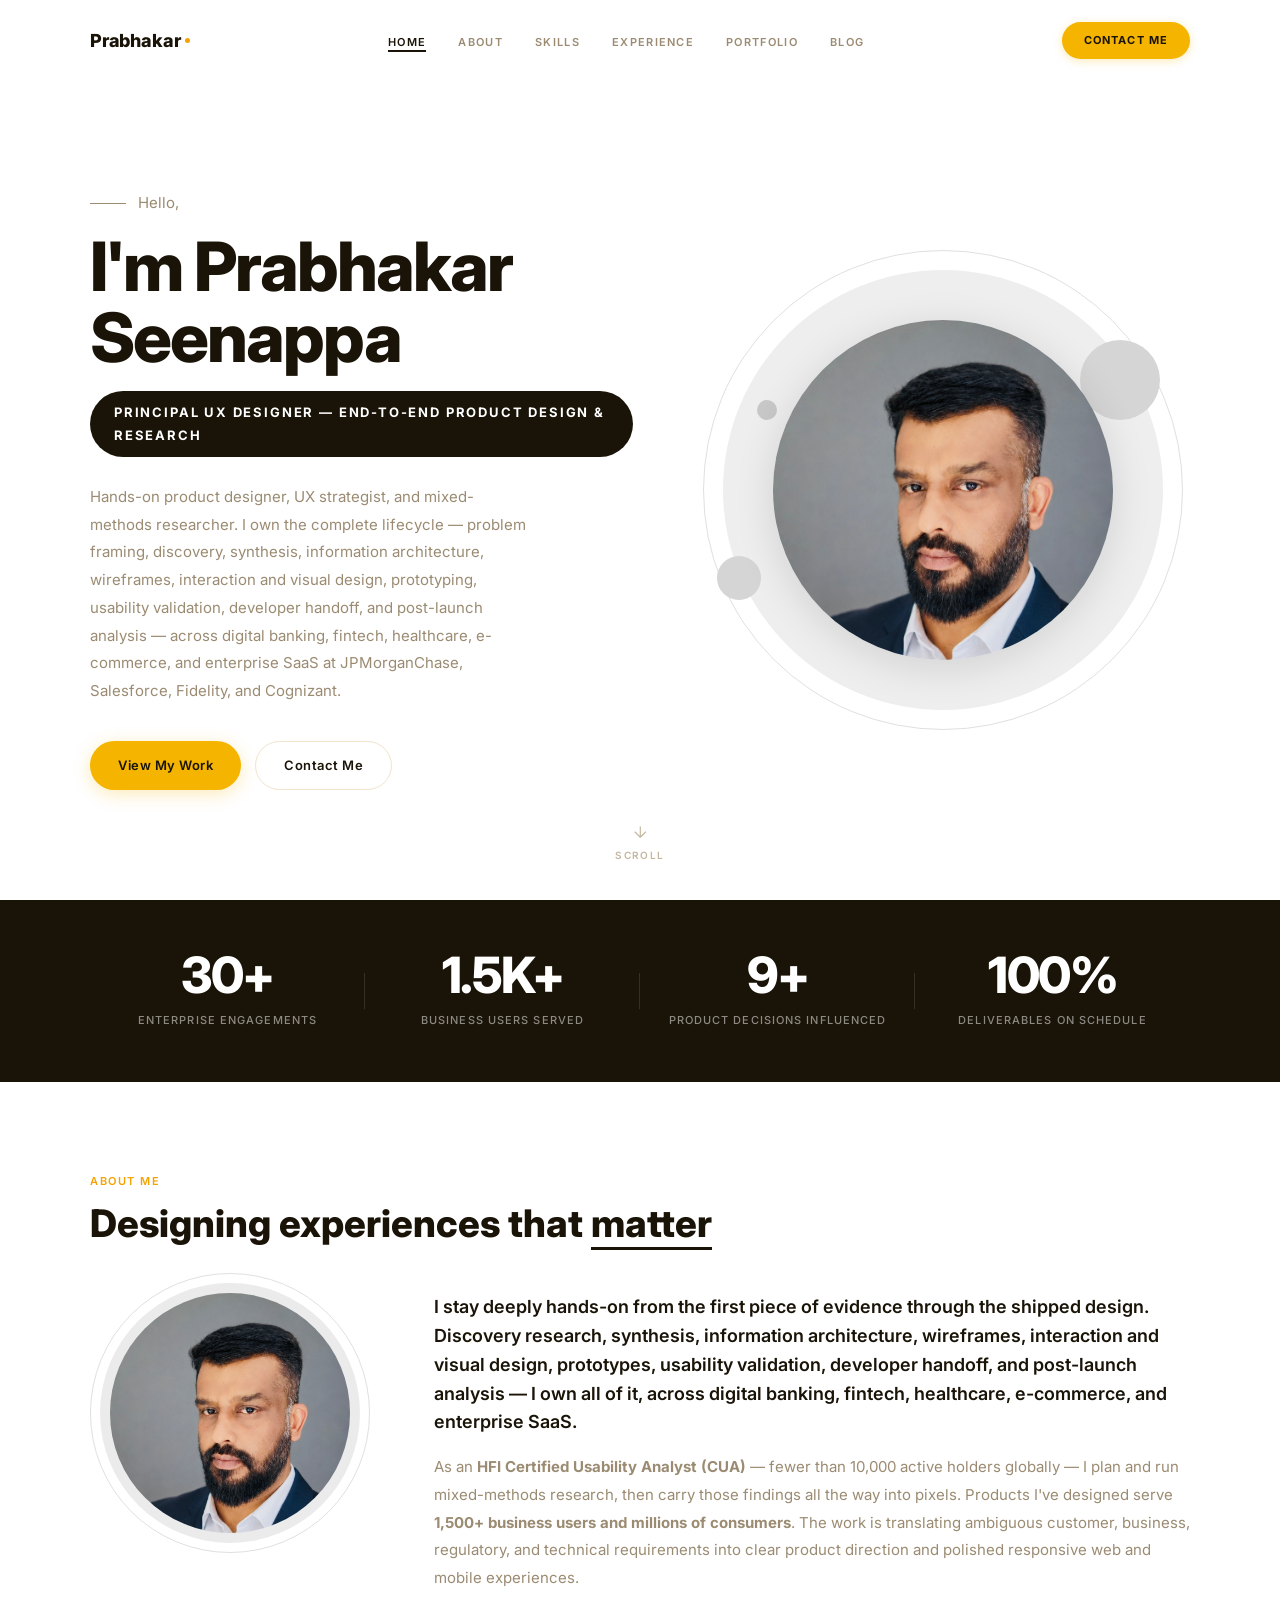
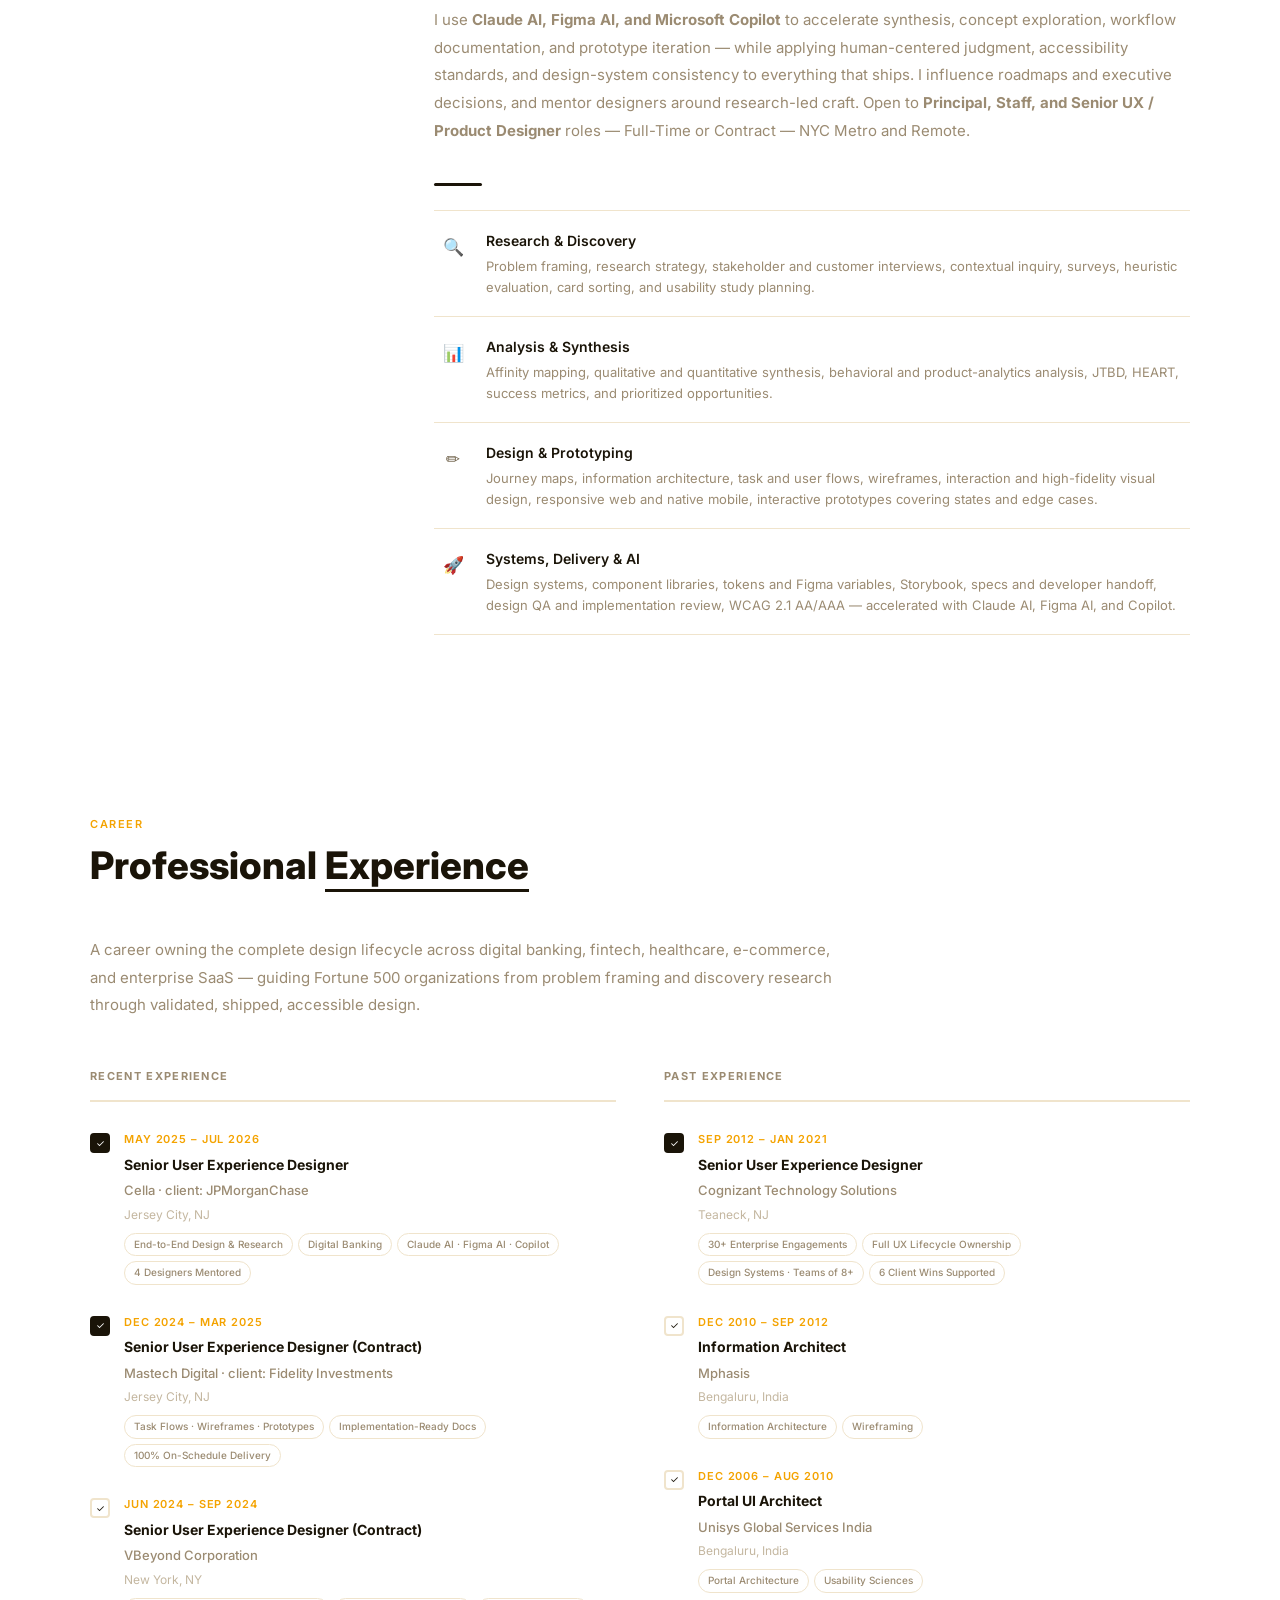
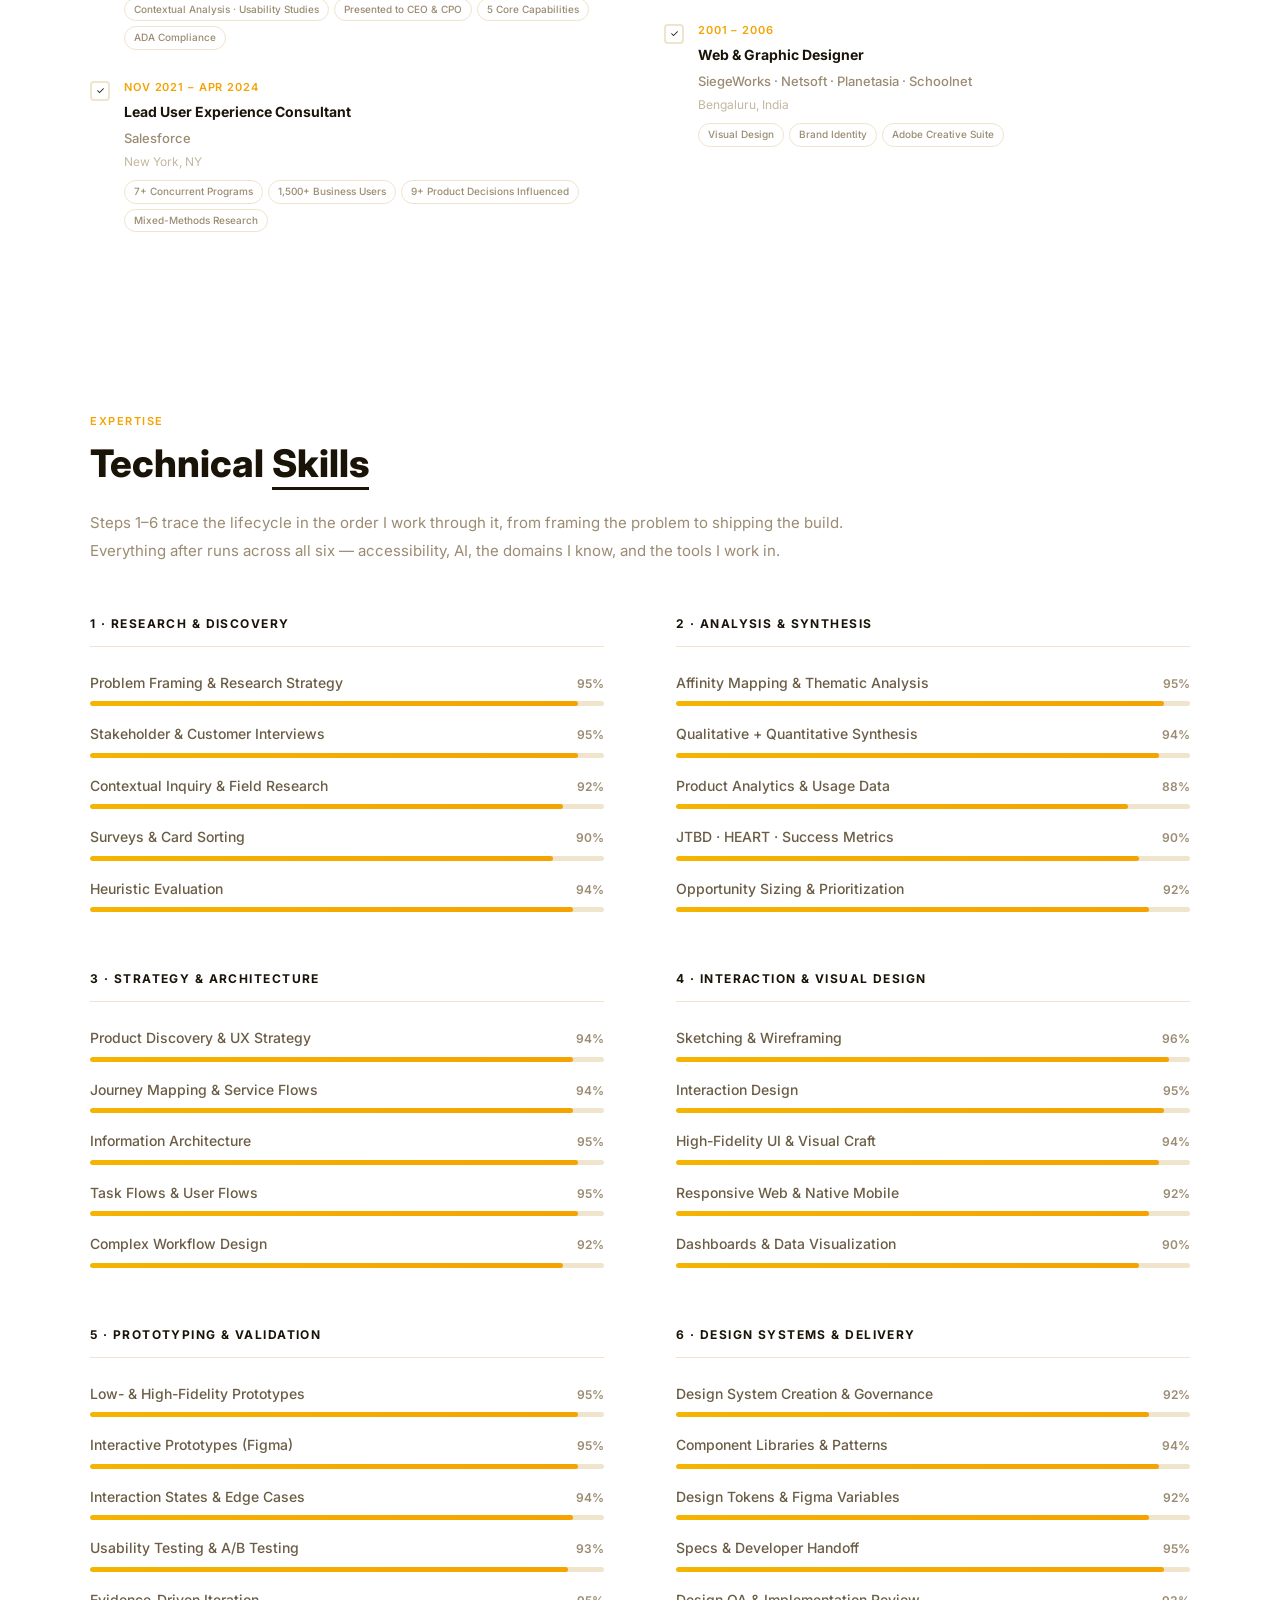
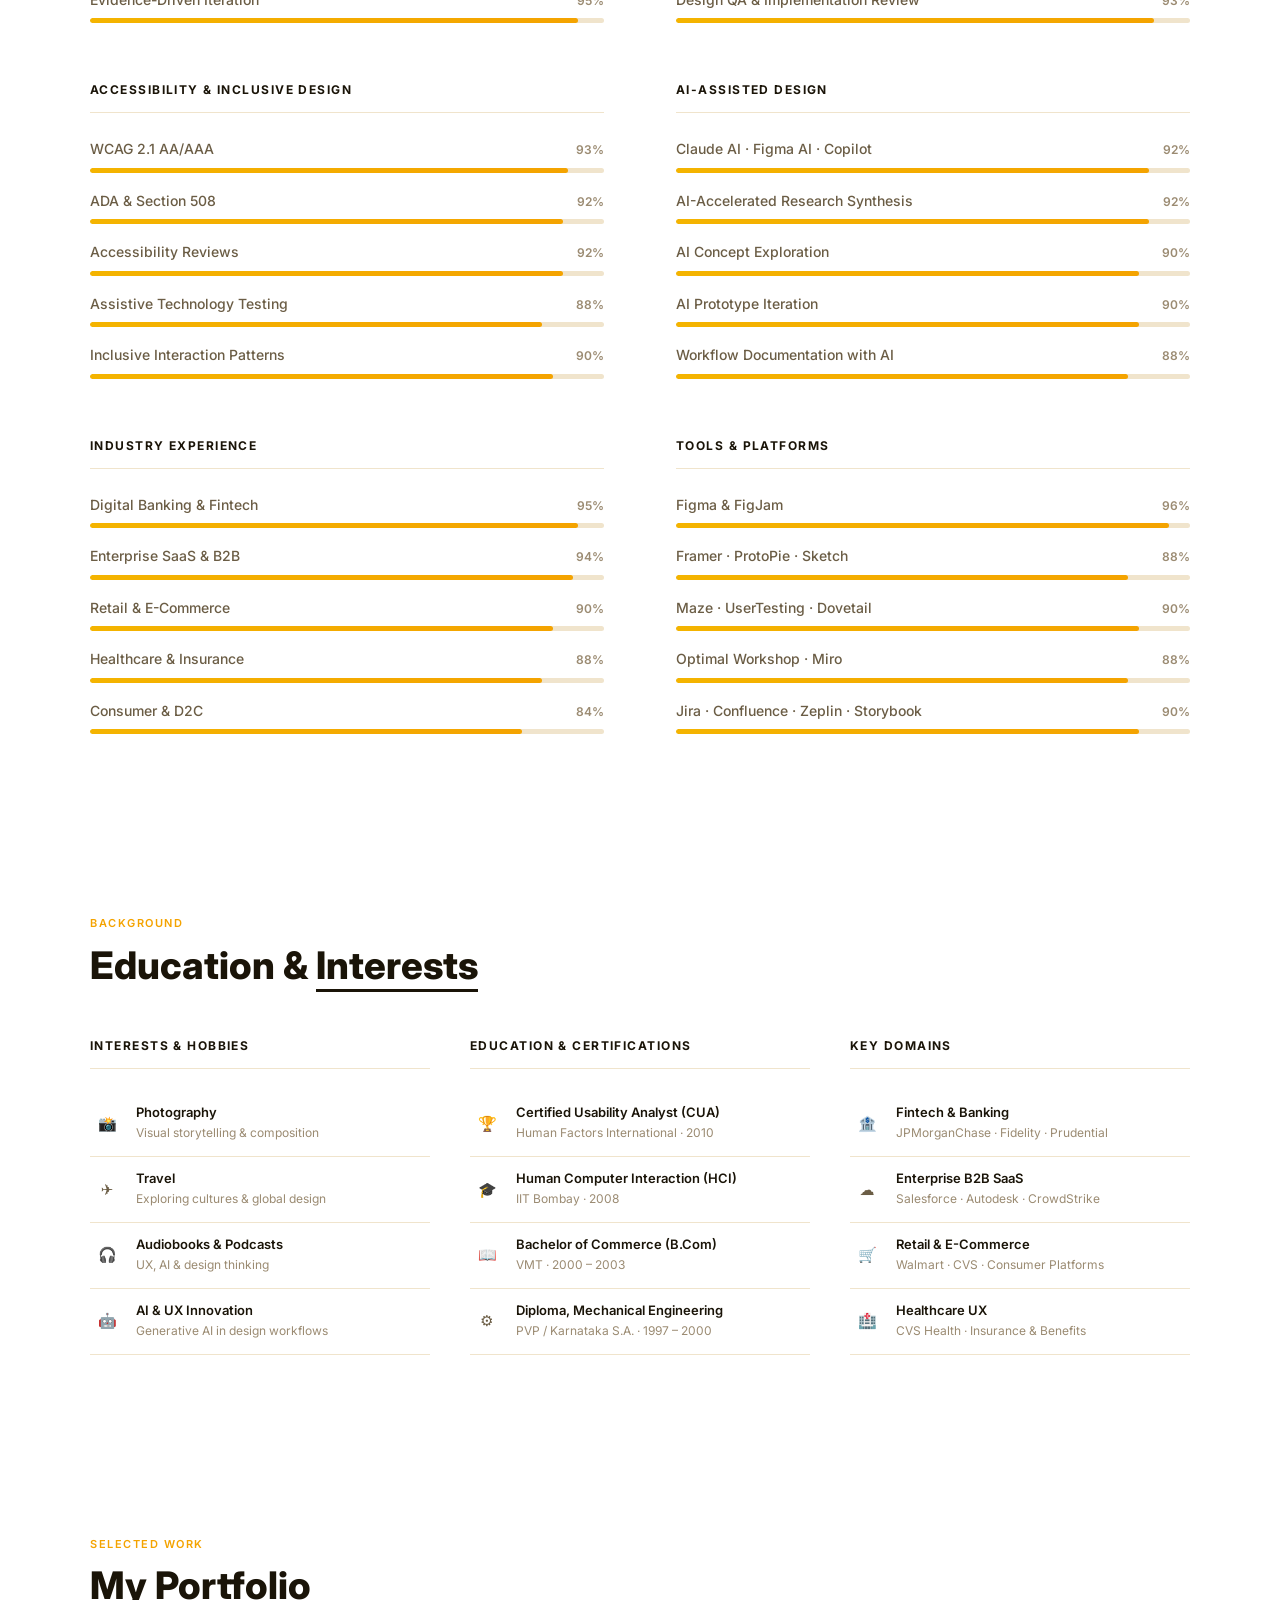
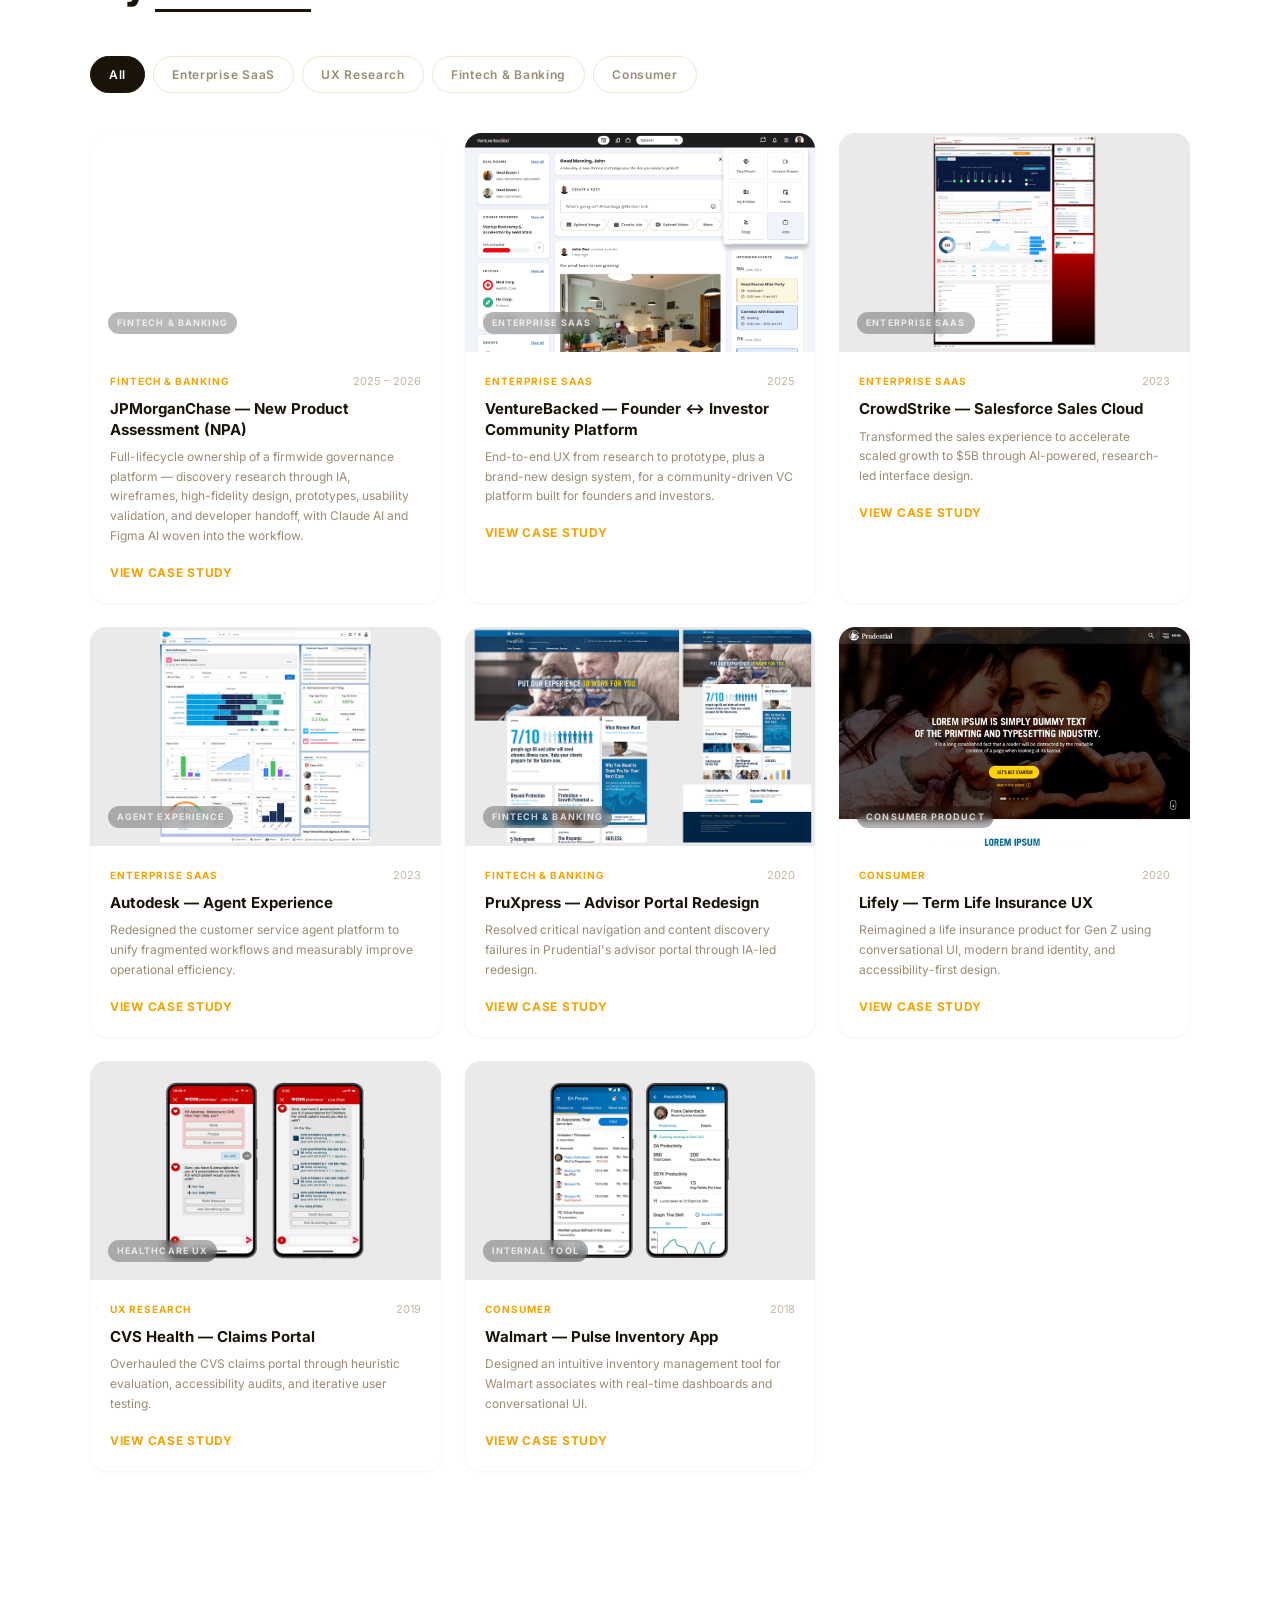
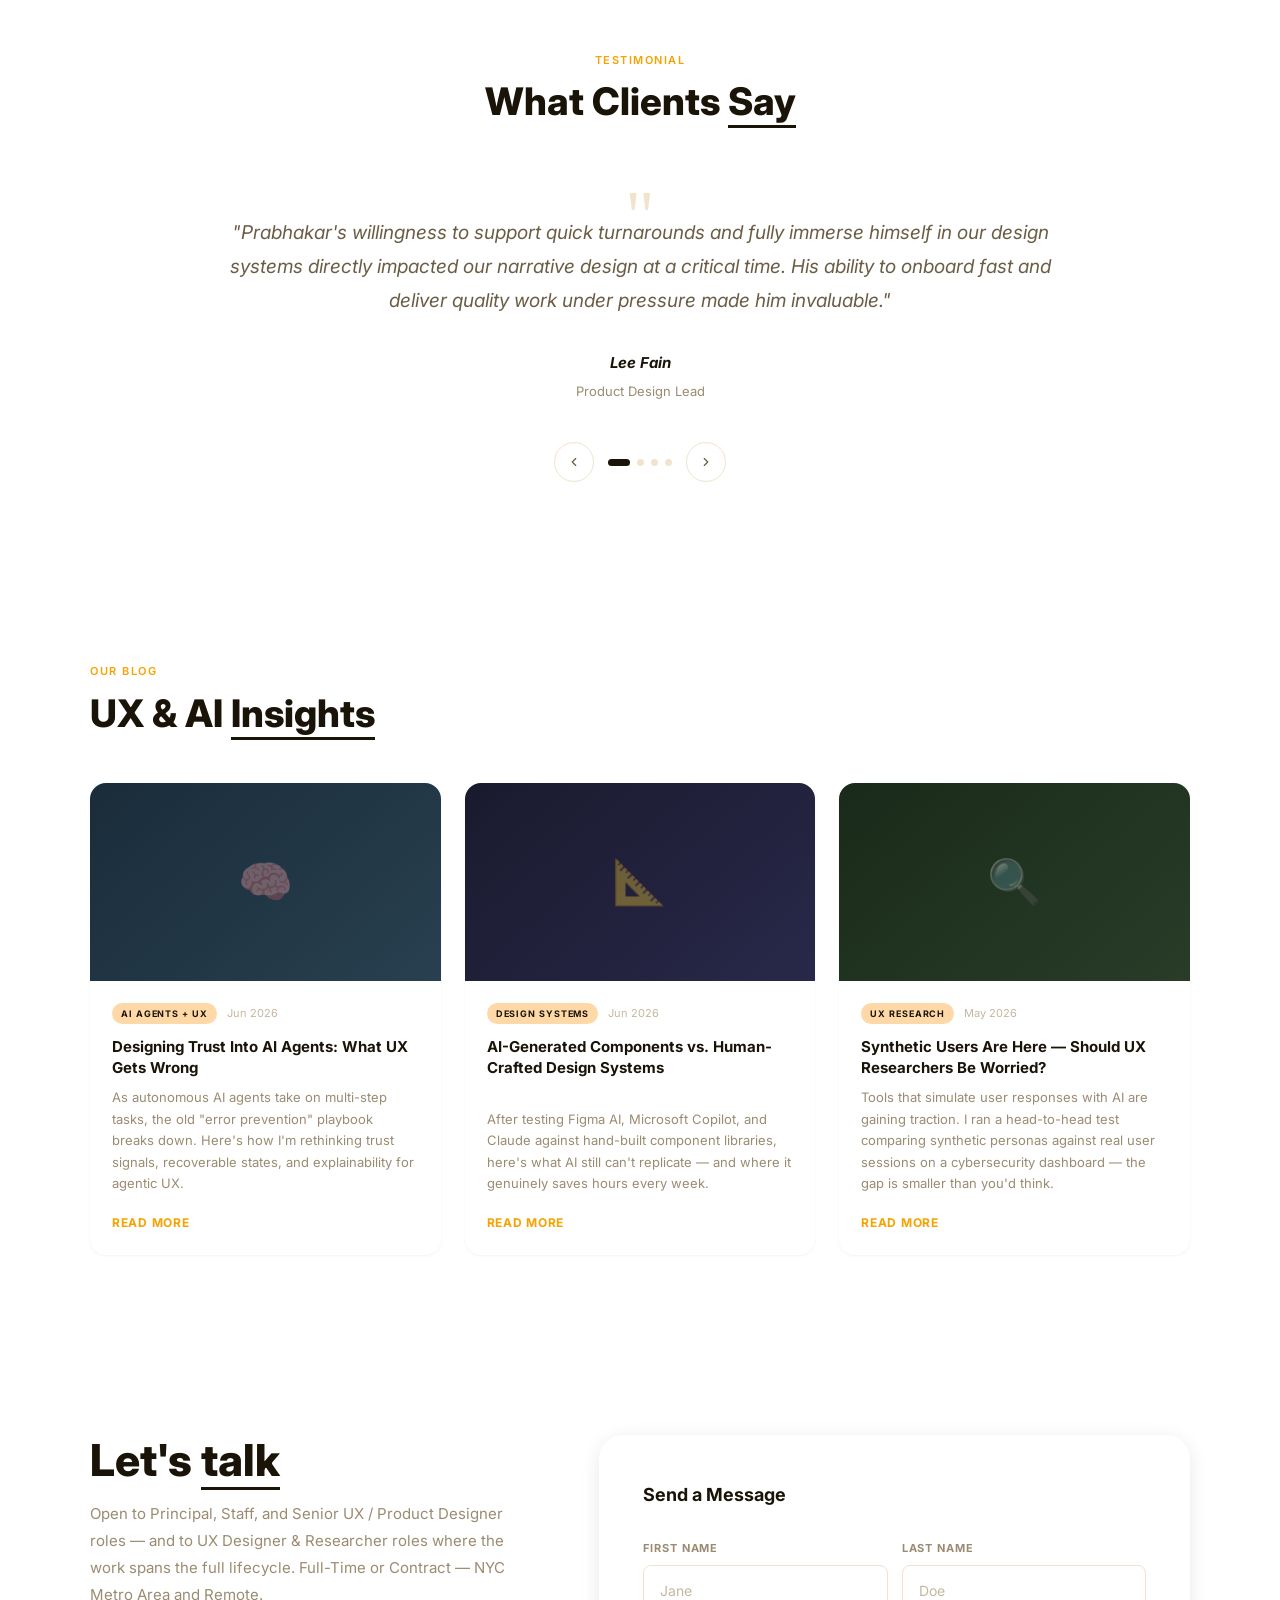
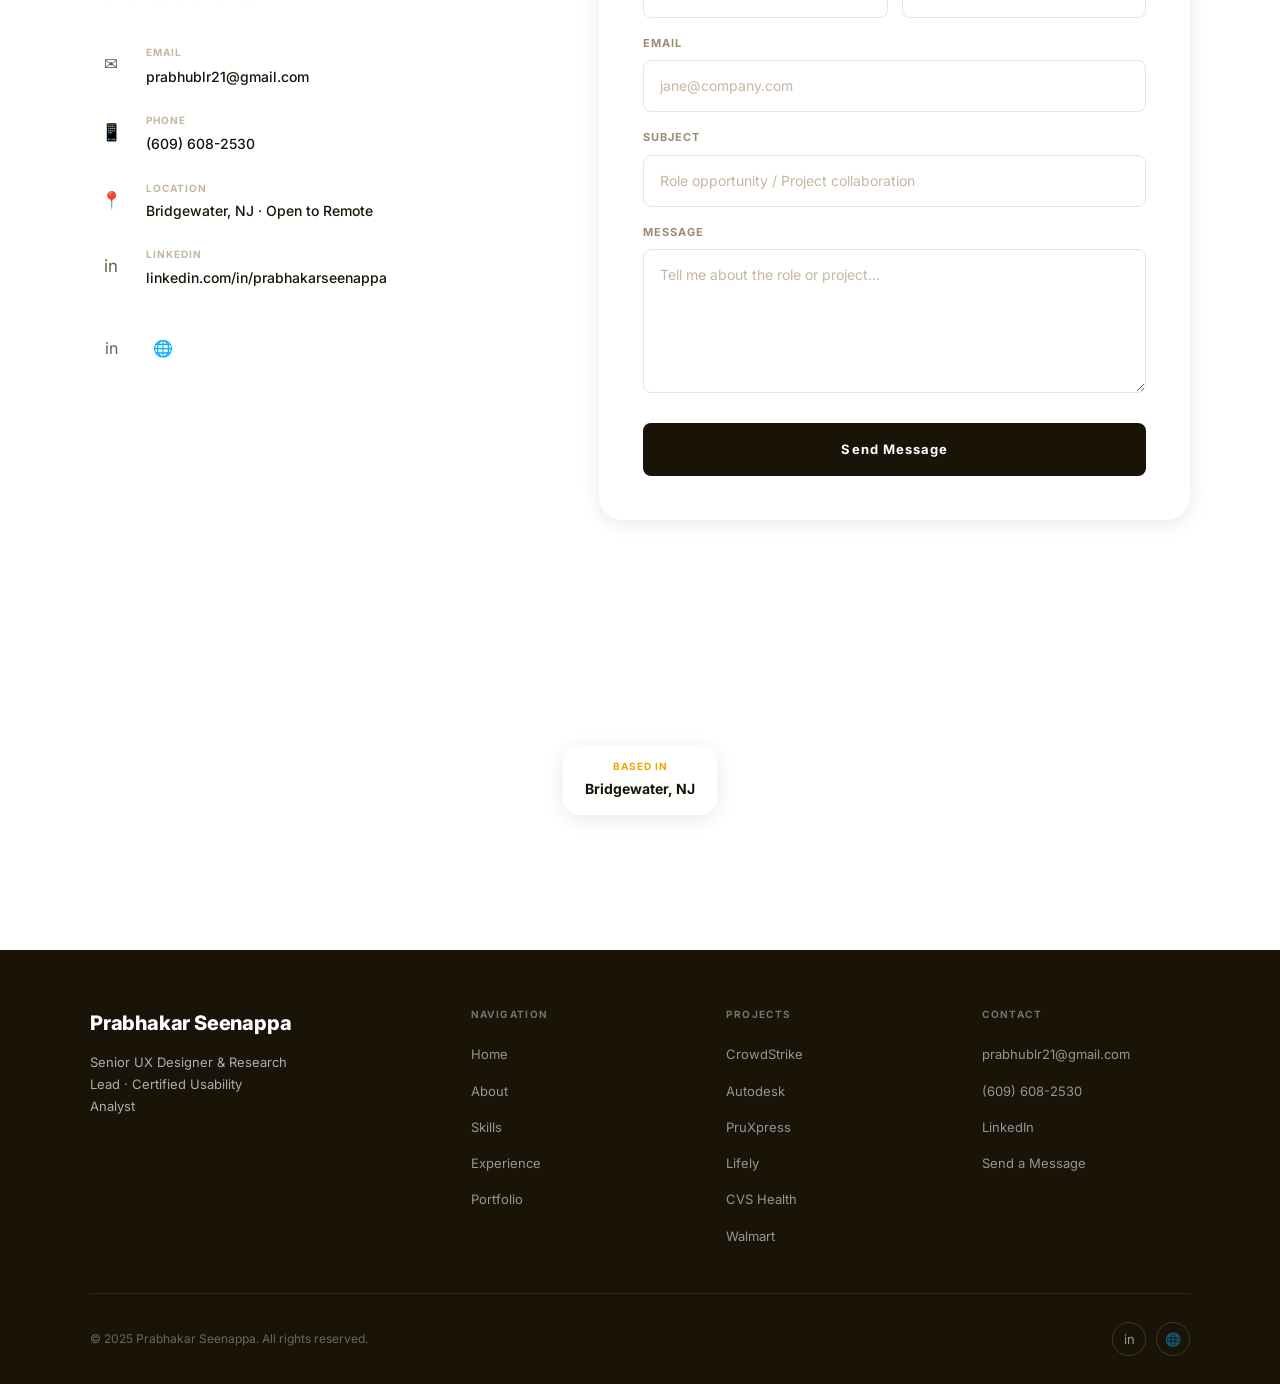
==== commit b869b0c0: "feat(content): reposition around end-to-end design ownership per E2E resume Repositions the site fro" ====
--- a/index.html
+++ b/index.html
@@ -5,23 +5,23 @@
   <meta name="viewport" content="width=device-width, initial-scale=1.0" />
 
   <!-- ── PRIMARY META ──────────────────────────────────────── -->
-  <title>Prabhakar Seenappa — Staff / Principal UX Designer · Fintech &amp; Enterprise SaaS</title>
-  <meta name="description" content="Prabhakar Seenappa — Staff / Principal UX Designer leading end-to-end product design across fintech, banking, and regulated enterprise SaaS." />
+  <title>Prabhakar Seenappa — Principal UX Designer · End-to-End Product Design &amp; Research</title>
+  <meta name="description" content="Prabhakar Seenappa — Principal UX Designer and mixed-methods researcher owning the complete product design lifecycle, from discovery research through shipped, validated design across digital banking, fintech, healthcare, and enterprise SaaS." />
   <link rel="canonical" href="https://www.prabhakarfolio.com/" />
 
   <!-- ── OPEN GRAPH (LinkedIn / Facebook previews) ─────────── -->
   <meta property="og:type"        content="website" />
   <meta property="og:url"         content="https://www.prabhakarfolio.com/" />
-  <meta property="og:title"       content="Prabhakar Seenappa — Staff / Principal UX Designer · Fintech &amp; Enterprise SaaS" />
-  <meta property="og:description" content="Staff / Principal UX Designer shaping fintech, banking, and regulated enterprise SaaS at JPMorganChase, Salesforce, Fidelity, and Cognizant. HFI Certified Usability Analyst." />
+  <meta property="og:title"       content="Prabhakar Seenappa — Principal UX Designer · End-to-End Product Design &amp; Research" />
+  <meta property="og:description" content="Hands-on product designer, UX strategist, and mixed-methods researcher owning the full lifecycle — problem framing, discovery, synthesis, IA, interaction and visual design, prototyping, validation, handoff, and post-launch analysis. JPMorganChase, Salesforce, Fidelity, Cognizant. HFI Certified Usability Analyst." />
   <meta property="og:image"       content="https://www.prabhakarfolio.com/images/og-preview.jpg" />
   <meta property="og:site_name"   content="Prabhakar Seenappa Portfolio" />
   <meta property="og:locale"      content="en_US" />
 
   <!-- ── TWITTER CARD ──────────────────────────────────────── -->
   <meta name="twitter:card"        content="summary_large_image" />
-  <meta name="twitter:title"       content="Prabhakar Seenappa — Staff / Principal UX Designer · Fintech &amp; Enterprise SaaS" />
-  <meta name="twitter:description" content="Staff / Principal UX Designer specializing in fintech, banking, and regulated enterprise SaaS." />
+  <meta name="twitter:title"       content="Prabhakar Seenappa — Principal UX Designer · End-to-End Product Design &amp; Research" />
+  <meta name="twitter:description" content="Hands-on product designer and mixed-methods researcher owning the complete design lifecycle across digital banking, fintech, healthcare, and enterprise SaaS." />
   <meta name="twitter:image"       content="https://www.prabhakarfolio.com/images/og-preview.jpg" />
 
   <!-- ── JSON-LD STRUCTURED DATA ───────────────────────────── -->
@@ -30,13 +30,13 @@
     "@context": "https://schema.org",
     "@type": "Person",
     "name": "Prabhakar Seenappa",
-    "jobTitle": ["Staff UX Designer", "Principal UX Designer", "Senior Product Designer"],
+    "jobTitle": ["Principal UX Designer", "Principal Product Designer", "Staff UX Designer", "Staff Product Designer", "Senior UX Designer", "Senior Product Designer", "UX Designer & Researcher"],
     "url": "https://www.prabhakarfolio.com",
     "sameAs": [
       "https://www.linkedin.com/in/prabhakarseenappa"
     ],
-    "description": "HFI Certified Usability Analyst and Staff / Principal UX Designer leading end-to-end product design across fintech, banking, and regulated enterprise SaaS.",
-    "knowsAbout": ["UX Design", "Product Design", "UX Research", "Fintech UX", "Enterprise SaaS", "Risk & Compliance UX", "Design Systems", "AI-Assisted Design"],
+    "description": "HFI Certified Usability Analyst, hands-on product designer, UX strategist, and mixed-methods user researcher owning the complete product design lifecycle across digital banking, fintech, healthcare, e-commerce, and enterprise SaaS.",
+    "knowsAbout": ["UX Design", "Product Design", "UX Research", "Mixed-Methods Research", "Discovery Research", "Information Architecture", "Interaction Design", "Prototyping", "Usability Testing", "Design Systems", "Accessibility", "Digital Banking UX", "Fintech UX", "Enterprise SaaS", "AI-Assisted Design"],
     "alumniOf": [],
     "worksFor": {
       "@type": "Organization",
@@ -102,14 +102,15 @@
         Hello,
       </p>
       <h1 class="hero__name">I'm Prabhakar<br>Seenappa</h1>
-      <span class="hero__role" aria-label="Staff / Principal UX Designer · Fintech and Enterprise SaaS">
-        Staff / Principal UX Designer — Fintech &amp; Enterprise SaaS
+      <span class="hero__role" aria-label="Principal UX Designer · End-to-End Product Design and Research">
+        Principal UX Designer — End-to-End Product Design &amp; Research
       </span>
       <p class="hero__bio">
-        HFI Certified Usability Analyst who has spent a career leading end-to-end product design across
-        fintech, banking, and regulated enterprise SaaS — at JPMorganChase, Salesforce, Fidelity, and Cognizant.
-        Deep specialization in high-density, mission-critical interfaces for product, risk, and compliance teams.
-        AI-assisted design fluency with Claude AI, Figma AI, and Microsoft Copilot.
+        Hands-on product designer, UX strategist, and mixed-methods researcher. I own the complete
+        lifecycle — problem framing, discovery, synthesis, information architecture, wireframes,
+        interaction and visual design, prototyping, usability validation, developer handoff, and
+        post-launch analysis — across digital banking, fintech, healthcare, e-commerce, and enterprise SaaS
+        at JPMorganChase, Salesforce, Fidelity, and Cognizant.
       </p>
       <div class="hero__actions">
         <a href="#portfolio" class="btn btn--dark">View My Work</a>
@@ -126,7 +127,7 @@
       <div class="hero__dot hero__dot--sm"></div>
       <img
         src="images/prabhakar-headshot.jpg"
-        alt="Prabhakar Seenappa, Staff / Principal UX Designer"
+        alt="Prabhakar Seenappa, Principal UX Designer"
         class="hero__photo"
         loading="eager"
         width="340" height="340"
@@ -144,20 +145,20 @@
 <div class="stats sec--dark" role="region" aria-label="Career highlights">
   <div class="stats__inner">
     <div class="stat fu">
-      <span class="stat__num" data-target="10" data-suffix="K+">0</span>
-      <span class="stat__label">Users Impacted</span>
+      <span class="stat__num" data-target="30" data-suffix="+">0</span>
+      <span class="stat__label">Enterprise Engagements</span>
     </div>
     <div class="stat fu">
-      <span class="stat__num" data-target="30" data-suffix="+">0</span>
-      <span class="stat__label">Client Projects</span>
+      <span class="stat__num" data-target="1.5" data-suffix="K+" data-decimal="true">0</span>
+      <span class="stat__label">Business Users Served</span>
     </div>
     <div class="stat fu">
-      <span class="stat__num" data-target="3">0</span>
-      <span class="stat__label">Industry Awards</span>
+      <span class="stat__num" data-target="9" data-suffix="+">0</span>
+      <span class="stat__label">Product Decisions Influenced</span>
     </div>
     <div class="stat fu">
-      <span class="stat__num" data-target="10" data-suffix="+">0</span>
-      <span class="stat__label">Fortune 500 Clients</span>
+      <span class="stat__num" data-target="100" data-suffix="%">0</span>
+      <span class="stat__label">Deliverables On Schedule</span>
     </div>
   </div>
 </div>
@@ -190,55 +191,56 @@
       <!-- Text column -->
       <div class="about__text-col fu">
         <p class="about__lead">
-          I design mission-critical enterprise products where decisions carry real business and
-          regulatory consequence. I've spent my career leading end-to-end product design across fintech,
-          banking, and regulated enterprise SaaS at JPMorganChase, Salesforce, Fidelity, and Cognizant.
+          I stay deeply hands-on from the first piece of evidence through the shipped design. Discovery
+          research, synthesis, information architecture, wireframes, interaction and visual design,
+          prototypes, usability validation, developer handoff, and post-launch analysis — I own all of it,
+          across digital banking, fintech, healthcare, e-commerce, and enterprise SaaS.
         </p>
         <p class="about__body">
           As an <strong>HFI Certified Usability Analyst (CUA)</strong> — fewer than 10,000 active
-          holders globally — I specialize in high-density, mission-critical interfaces for product,
-          risk, and compliance stakeholders. Proven pattern of turning ambiguous, cross-functional
-          problems into shipped, measurable outcomes: cycle-time reductions, adoption lifts, and
-          data-quality gains on platforms used by enterprise customers, sales teams, and internal operators.
+          holders globally — I plan and run mixed-methods research, then carry those findings all the way
+          into pixels. Products I've designed serve <strong>1,500+ business users and millions of
+          consumers</strong>. The work is translating ambiguous customer, business, regulatory, and
+          technical requirements into clear product direction and polished responsive web and mobile experiences.
         </p>
         <p class="about__body">
-          I actively use <strong>AI-assisted workflows</strong> — Claude AI, Figma AI, and Microsoft
-          Copilot — both to accelerate research synthesis and to design AI-native product experiences.
-          Now targeting <strong>Staff / Principal-level scope</strong>: setting UX direction across a
-          product area, building design systems that scale, and mentoring designers around research-led
-          craft. Open to Staff / Principal UX Designer, Lead Product Designer, and UX Research Lead
+          I use <strong>Claude AI, Figma AI, and Microsoft Copilot</strong> to accelerate synthesis,
+          concept exploration, workflow documentation, and prototype iteration — while applying
+          human-centered judgment, accessibility standards, and design-system consistency to everything
+          that ships. I influence roadmaps and executive decisions, and mentor designers around
+          research-led craft. Open to <strong>Principal, Staff, and Senior UX / Product Designer</strong>
           roles — Full-Time or Contract — NYC Metro and Remote.
         </p>
 
         <div class="about__divider" aria-hidden="true"></div>
 
-        <div class="about__services" role="list" aria-label="Core services">
+        <div class="about__services" role="list" aria-label="End-to-end design lifecycle">
           <div class="about__service" role="listitem">
             <div class="about__svc-icon" aria-hidden="true">🔍</div>
             <div>
-              <h3 class="about__svc-title">UX Research &amp; Strategy</h3>
-              <p class="about__svc-desc">Mixed-methods research — interviews, usability tests, heuristic evaluations, and data synthesis driving measurable product outcomes.</p>
+              <h3 class="about__svc-title">Research &amp; Discovery</h3>
+              <p class="about__svc-desc">Problem framing, research strategy, stakeholder and customer interviews, contextual inquiry, surveys, heuristic evaluation, card sorting, and usability study planning.</p>
             </div>
           </div>
           <div class="about__service" role="listitem">
-            <div class="about__svc-icon" aria-hidden="true">🎨</div>
-            <div>
-              <h3 class="about__svc-title">End-to-End Product Design</h3>
-              <p class="about__svc-desc">Discovery to delivery — user journey mapping, wireframing, high-fidelity prototyping, and developer handoff using Figma and Adobe XD.</p>
+            <div class="about__svc-icon" aria-hidden="true">📊</div>
+            <div>
+              <h3 class="about__svc-title">Analysis &amp; Synthesis</h3>
+              <p class="about__svc-desc">Affinity mapping, qualitative and quantitative synthesis, behavioral and product-analytics analysis, JTBD, HEART, success metrics, and prioritized opportunities.</p>
             </div>
           </div>
           <div class="about__service" role="listitem">
-            <div class="about__svc-icon" aria-hidden="true">♿</div>
-            <div>
-              <h3 class="about__svc-title">Accessibility &amp; Inclusive Design</h3>
-              <p class="about__svc-desc">WCAG 2.1 AA/AAA, ADA compliance, Section 508 — building products that work for everyone including users with assistive technology needs.</p>
+            <div class="about__svc-icon" aria-hidden="true">✏️</div>
+            <div>
+              <h3 class="about__svc-title">Design &amp; Prototyping</h3>
+              <p class="about__svc-desc">Journey maps, information architecture, task and user flows, wireframes, interaction and high-fidelity visual design, responsive web and native mobile, interactive prototypes covering states and edge cases.</p>
             </div>
           </div>
           <div class="about__service" role="listitem">
-            <div class="about__svc-icon" aria-hidden="true">🤖</div>
-            <div>
-              <h3 class="about__svc-title">AI-Assisted Design &amp; Conversation UX</h3>
-              <p class="about__svc-desc">Claude AI, Figma AI, and Microsoft Copilot integrated into daily workflows — plus LLM interface design, conversational UI, voice UI, and IVR flow design.</p>
+            <div class="about__svc-icon" aria-hidden="true">🚀</div>
+            <div>
+              <h3 class="about__svc-title">Systems, Delivery &amp; AI</h3>
+              <p class="about__svc-desc">Design systems, component libraries, tokens and Figma variables, Storybook, specs and developer handoff, design QA and implementation review, WCAG 2.1 AA/AAA — accelerated with Claude AI, Figma AI, and Copilot.</p>
             </div>
           </div>
         </div>
@@ -258,9 +260,9 @@
     </div>
 
     <p class="exp__intro fu">
-      A career of progressive, cross-functional UX leadership across fintech, banking,
-      enterprise SaaS, healthcare, and retail — guiding Fortune 500 organizations from discovery
-      through delivery with research-led, accessibility-first, human-centered design.
+      A career owning the complete design lifecycle across digital banking, fintech, healthcare,
+      e-commerce, and enterprise SaaS — guiding Fortune 500 organizations from problem framing and
+      discovery research through validated, shipped, accessible design.
     </p>
 
     <div class="exp__grid">
@@ -273,14 +275,14 @@
             <div class="exp-item__icon exp-item__icon--active" aria-hidden="true">✓</div>
             <div>
               <p class="exp-item__period">May 2025 – Jul 2026</p>
-              <h3 class="exp-item__role">Senior UX Designer / Lead — Fintech Platform</h3>
-              <p class="exp-item__company">Cella (a Randstad company) · on-site at JPMorganChase</p>
+              <h3 class="exp-item__role">Senior User Experience Designer</h3>
+              <p class="exp-item__company">Cella · client: JPMorganChase</p>
               <p class="exp-item__loc">Jersey City, NJ</p>
               <div class="exp-item__tags">
-                <span class="exp-item__tag">Fintech · Enterprise SaaS</span>
-                <span class="exp-item__tag">NPA Platform · End-to-End UX</span>
-                <span class="exp-item__tag">Risk &amp; Compliance UX</span>
+                <span class="exp-item__tag">End-to-End Design &amp; Research</span>
+                <span class="exp-item__tag">Digital Banking</span>
                 <span class="exp-item__tag">Claude AI · Figma AI · Copilot</span>
+                <span class="exp-item__tag">4 Designers Mentored</span>
               </div>
             </div>
           </div>
@@ -289,12 +291,12 @@
             <div class="exp-item__icon exp-item__icon--active" aria-hidden="true">✓</div>
             <div>
               <p class="exp-item__period">Dec 2024 – Mar 2025</p>
-              <h3 class="exp-item__role">Senior UX Designer (Contract)</h3>
-              <p class="exp-item__company">Mastech Digital · on-site at Fidelity Investments</p>
+              <h3 class="exp-item__role">Senior User Experience Designer (Contract)</h3>
+              <p class="exp-item__company">Mastech Digital · client: Fidelity Investments</p>
               <p class="exp-item__loc">Jersey City, NJ</p>
               <div class="exp-item__tags">
-                <span class="exp-item__tag">Enterprise UX</span>
-                <span class="exp-item__tag">Agile Sprints</span>
+                <span class="exp-item__tag">Task Flows · Wireframes · Prototypes</span>
+                <span class="exp-item__tag">Implementation-Ready Docs</span>
                 <span class="exp-item__tag">100% On-Schedule Delivery</span>
               </div>
             </div>
@@ -304,13 +306,14 @@
             <div class="exp-item__icon" aria-hidden="true">✓</div>
             <div>
               <p class="exp-item__period">Jun 2024 – Sep 2024</p>
-              <h3 class="exp-item__role">Senior UX Designer (Contract)</h3>
+              <h3 class="exp-item__role">Senior User Experience Designer (Contract)</h3>
               <p class="exp-item__company">VBeyond Corporation</p>
               <p class="exp-item__loc">New York, NY</p>
               <div class="exp-item__tags">
-                <span class="exp-item__tag">CPO / CEO Stakeholder Delivery</span>
+                <span class="exp-item__tag">Contextual Analysis · Usability Studies</span>
+                <span class="exp-item__tag">Presented to CEO &amp; CPO</span>
+                <span class="exp-item__tag">5 Core Capabilities</span>
                 <span class="exp-item__tag">ADA Compliance</span>
-                <span class="exp-item__tag">5 Core Workflows</span>
               </div>
             </div>
           </div>
@@ -318,14 +321,15 @@
           <div class="exp-item">
             <div class="exp-item__icon" aria-hidden="true">✓</div>
             <div>
-              <p class="exp-item__period">Sep 2021 – Apr 2025</p>
-              <h3 class="exp-item__role">Senior Product Designer</h3>
-              <p class="exp-item__company">Salesforce · enterprise clients CrowdStrike &amp; Autodesk</p>
+              <p class="exp-item__period">Nov 2021 – Apr 2024</p>
+              <h3 class="exp-item__role">Lead User Experience Consultant</h3>
+              <p class="exp-item__company">Salesforce</p>
               <p class="exp-item__loc">New York, NY</p>
               <div class="exp-item__tags">
-                <span class="exp-item__tag">↑ 34% Adoption Lift</span>
-                <span class="exp-item__tag">↓ 41% Task Time</span>
-                <span class="exp-item__tag">Sales Cloud · $5B Path</span>
+                <span class="exp-item__tag">7+ Concurrent Programs</span>
+                <span class="exp-item__tag">1,500+ Business Users</span>
+                <span class="exp-item__tag">9+ Product Decisions Influenced</span>
+                <span class="exp-item__tag">Mixed-Methods Research</span>
               </div>
             </div>
           </div>
@@ -341,14 +345,15 @@
           <div class="exp-item">
             <div class="exp-item__icon exp-item__icon--active" aria-hidden="true">✓</div>
             <div>
-              <p class="exp-item__period">2012 – 2021</p>
-              <h3 class="exp-item__role">Lead UX Consultant</h3>
+              <p class="exp-item__period">Sep 2012 – Jan 2021</p>
+              <h3 class="exp-item__role">Senior User Experience Designer</h3>
               <p class="exp-item__company">Cognizant Technology Solutions</p>
               <p class="exp-item__loc">Teaneck, NJ</p>
               <div class="exp-item__tags">
-                <span class="exp-item__tag">30+ Client Engagements</span>
-                <span class="exp-item__tag">Fintech · Banking · Healthcare</span>
-                <span class="exp-item__tag">Client-Facing Design Lead</span>
+                <span class="exp-item__tag">30+ Enterprise Engagements</span>
+                <span class="exp-item__tag">Full UX Lifecycle Ownership</span>
+                <span class="exp-item__tag">Design Systems · Teams of 8+</span>
+                <span class="exp-item__tag">6 Client Wins Supported</span>
               </div>
             </div>
           </div>
@@ -412,46 +417,226 @@
     </div>
 
     <p class="exp__intro fu" style="margin-top:-24px;">
-      Deep, hands-on practice across UX strategy, fintech &amp; enterprise-SaaS specialization,
-      design systems, research, accessibility, and AI-assisted workflows — including Claude AI,
-      Figma AI, and Microsoft Copilot for both research synthesis and AI-native product design.
+      Steps 1–6 trace the lifecycle in the order I work through it, from framing the problem to
+      shipping the build. Everything after runs across all six — accessibility, AI, the domains
+      I know, and the tools I work in.
     </p>
 
     <div class="skills__grid">
 
-      <!-- Strategy & Leadership (NEW — Staff/Principal focus) -->
-      <div class="fu">
-        <h3 class="skills__group-head">UX Strategy &amp; Leadership</h3>
+      <div class="fu">
+        <h3 class="skills__group-head">1 · Research &amp; Discovery</h3>
         <div class="skills__list">
           <div>
-            <div class="skill__row"><span class="skill__name">UX Vision &amp; Direction Setting</span><span class="skill__pct">94%</span></div>
+            <div class="skill__row"><span class="skill__name">Problem Framing &amp; Research Strategy</span><span class="skill__pct">95%</span></div>
+            <div class="skill__bar"><div class="skill__fill" data-pct="95"></div></div>
+          </div>
+          <div>
+            <div class="skill__row"><span class="skill__name">Stakeholder &amp; Customer Interviews</span><span class="skill__pct">95%</span></div>
+            <div class="skill__bar"><div class="skill__fill" data-pct="95"></div></div>
+          </div>
+          <div>
+            <div class="skill__row"><span class="skill__name">Contextual Inquiry &amp; Field Research</span><span class="skill__pct">92%</span></div>
+            <div class="skill__bar"><div class="skill__fill" data-pct="92"></div></div>
+          </div>
+          <div>
+            <div class="skill__row"><span class="skill__name">Surveys &amp; Card Sorting</span><span class="skill__pct">90%</span></div>
+            <div class="skill__bar"><div class="skill__fill" data-pct="90"></div></div>
+          </div>
+          <div>
+            <div class="skill__row"><span class="skill__name">Heuristic Evaluation</span><span class="skill__pct">94%</span></div>
             <div class="skill__bar"><div class="skill__fill" data-pct="94"></div></div>
           </div>
-          <div>
-            <div class="skill__row"><span class="skill__name">Product-Area Ownership</span><span class="skill__pct">92%</span></div>
+        </div>
+      </div>
+
+      <div class="fu">
+        <h3 class="skills__group-head">2 · Analysis &amp; Synthesis</h3>
+        <div class="skills__list">
+          <div>
+            <div class="skill__row"><span class="skill__name">Affinity Mapping &amp; Thematic Analysis</span><span class="skill__pct">95%</span></div>
+            <div class="skill__bar"><div class="skill__fill" data-pct="95"></div></div>
+          </div>
+          <div>
+            <div class="skill__row"><span class="skill__name">Qualitative + Quantitative Synthesis</span><span class="skill__pct">94%</span></div>
+            <div class="skill__bar"><div class="skill__fill" data-pct="94"></div></div>
+          </div>
+          <div>
+            <div class="skill__row"><span class="skill__name">Product Analytics &amp; Usage Data</span><span class="skill__pct">88%</span></div>
+            <div class="skill__bar"><div class="skill__fill" data-pct="88"></div></div>
+          </div>
+          <div>
+            <div class="skill__row"><span class="skill__name">JTBD · HEART · Success Metrics</span><span class="skill__pct">90%</span></div>
+            <div class="skill__bar"><div class="skill__fill" data-pct="90"></div></div>
+          </div>
+          <div>
+            <div class="skill__row"><span class="skill__name">Opportunity Sizing &amp; Prioritization</span><span class="skill__pct">92%</span></div>
             <div class="skill__bar"><div class="skill__fill" data-pct="92"></div></div>
           </div>
-          <div>
-            <div class="skill__row"><span class="skill__name">Design Principles &amp; Critique</span><span class="skill__pct">94%</span></div>
+        </div>
+      </div>
+
+      <div class="fu">
+        <h3 class="skills__group-head">3 · Strategy &amp; Architecture</h3>
+        <div class="skills__list">
+          <div>
+            <div class="skill__row"><span class="skill__name">Product Discovery &amp; UX Strategy</span><span class="skill__pct">94%</span></div>
             <div class="skill__bar"><div class="skill__fill" data-pct="94"></div></div>
           </div>
           <div>
-            <div class="skill__row"><span class="skill__name">Mentoring Designers</span><span class="skill__pct">90%</span></div>
+            <div class="skill__row"><span class="skill__name">Journey Mapping &amp; Service Flows</span><span class="skill__pct">94%</span></div>
+            <div class="skill__bar"><div class="skill__fill" data-pct="94"></div></div>
+          </div>
+          <div>
+            <div class="skill__row"><span class="skill__name">Information Architecture</span><span class="skill__pct">95%</span></div>
+            <div class="skill__bar"><div class="skill__fill" data-pct="95"></div></div>
+          </div>
+          <div>
+            <div class="skill__row"><span class="skill__name">Task Flows &amp; User Flows</span><span class="skill__pct">95%</span></div>
+            <div class="skill__bar"><div class="skill__fill" data-pct="95"></div></div>
+          </div>
+          <div>
+            <div class="skill__row"><span class="skill__name">Complex Workflow Design</span><span class="skill__pct">92%</span></div>
+            <div class="skill__bar"><div class="skill__fill" data-pct="92"></div></div>
+          </div>
+        </div>
+      </div>
+
+      <div class="fu">
+        <h3 class="skills__group-head">4 · Interaction &amp; Visual Design</h3>
+        <div class="skills__list">
+          <div>
+            <div class="skill__row"><span class="skill__name">Sketching &amp; Wireframing</span><span class="skill__pct">96%</span></div>
+            <div class="skill__bar"><div class="skill__fill" data-pct="96"></div></div>
+          </div>
+          <div>
+            <div class="skill__row"><span class="skill__name">Interaction Design</span><span class="skill__pct">95%</span></div>
+            <div class="skill__bar"><div class="skill__fill" data-pct="95"></div></div>
+          </div>
+          <div>
+            <div class="skill__row"><span class="skill__name">High-Fidelity UI &amp; Visual Craft</span><span class="skill__pct">94%</span></div>
+            <div class="skill__bar"><div class="skill__fill" data-pct="94"></div></div>
+          </div>
+          <div>
+            <div class="skill__row"><span class="skill__name">Responsive Web &amp; Native Mobile</span><span class="skill__pct">92%</span></div>
+            <div class="skill__bar"><div class="skill__fill" data-pct="92"></div></div>
+          </div>
+          <div>
+            <div class="skill__row"><span class="skill__name">Dashboards &amp; Data Visualization</span><span class="skill__pct">90%</span></div>
             <div class="skill__bar"><div class="skill__fill" data-pct="90"></div></div>
           </div>
-          <div>
-            <div class="skill__row"><span class="skill__name">Stakeholder &amp; Roadmap Influence</span><span class="skill__pct">92%</span></div>
+        </div>
+      </div>
+
+      <div class="fu">
+        <h3 class="skills__group-head">5 · Prototyping &amp; Validation</h3>
+        <div class="skills__list">
+          <div>
+            <div class="skill__row"><span class="skill__name">Low- &amp; High-Fidelity Prototypes</span><span class="skill__pct">95%</span></div>
+            <div class="skill__bar"><div class="skill__fill" data-pct="95"></div></div>
+          </div>
+          <div>
+            <div class="skill__row"><span class="skill__name">Interactive Prototypes (Figma)</span><span class="skill__pct">95%</span></div>
+            <div class="skill__bar"><div class="skill__fill" data-pct="95"></div></div>
+          </div>
+          <div>
+            <div class="skill__row"><span class="skill__name">Interaction States &amp; Edge Cases</span><span class="skill__pct">94%</span></div>
+            <div class="skill__bar"><div class="skill__fill" data-pct="94"></div></div>
+          </div>
+          <div>
+            <div class="skill__row"><span class="skill__name">Usability Testing &amp; A/B Testing</span><span class="skill__pct">93%</span></div>
+            <div class="skill__bar"><div class="skill__fill" data-pct="93"></div></div>
+          </div>
+          <div>
+            <div class="skill__row"><span class="skill__name">Evidence-Driven Iteration</span><span class="skill__pct">95%</span></div>
+            <div class="skill__bar"><div class="skill__fill" data-pct="95"></div></div>
+          </div>
+        </div>
+      </div>
+
+      <div class="fu">
+        <h3 class="skills__group-head">6 · Design Systems &amp; Delivery</h3>
+        <div class="skills__list">
+          <div>
+            <div class="skill__row"><span class="skill__name">Design System Creation &amp; Governance</span><span class="skill__pct">92%</span></div>
             <div class="skill__bar"><div class="skill__fill" data-pct="92"></div></div>
           </div>
-        </div>
-      </div>
-
-      <!-- Industry Experience (breadth across all domains) -->
+          <div>
+            <div class="skill__row"><span class="skill__name">Component Libraries &amp; Patterns</span><span class="skill__pct">94%</span></div>
+            <div class="skill__bar"><div class="skill__fill" data-pct="94"></div></div>
+          </div>
+          <div>
+            <div class="skill__row"><span class="skill__name">Design Tokens &amp; Figma Variables</span><span class="skill__pct">92%</span></div>
+            <div class="skill__bar"><div class="skill__fill" data-pct="92"></div></div>
+          </div>
+          <div>
+            <div class="skill__row"><span class="skill__name">Specs &amp; Developer Handoff</span><span class="skill__pct">95%</span></div>
+            <div class="skill__bar"><div class="skill__fill" data-pct="95"></div></div>
+          </div>
+          <div>
+            <div class="skill__row"><span class="skill__name">Design QA &amp; Implementation Review</span><span class="skill__pct">93%</span></div>
+            <div class="skill__bar"><div class="skill__fill" data-pct="93"></div></div>
+          </div>
+        </div>
+      </div>
+
+      <div class="fu">
+        <h3 class="skills__group-head">Accessibility &amp; Inclusive Design</h3>
+        <div class="skills__list">
+          <div>
+            <div class="skill__row"><span class="skill__name">WCAG 2.1 AA/AAA</span><span class="skill__pct">93%</span></div>
+            <div class="skill__bar"><div class="skill__fill" data-pct="93"></div></div>
+          </div>
+          <div>
+            <div class="skill__row"><span class="skill__name">ADA &amp; Section 508</span><span class="skill__pct">92%</span></div>
+            <div class="skill__bar"><div class="skill__fill" data-pct="92"></div></div>
+          </div>
+          <div>
+            <div class="skill__row"><span class="skill__name">Accessibility Reviews</span><span class="skill__pct">92%</span></div>
+            <div class="skill__bar"><div class="skill__fill" data-pct="92"></div></div>
+          </div>
+          <div>
+            <div class="skill__row"><span class="skill__name">Assistive Technology Testing</span><span class="skill__pct">88%</span></div>
+            <div class="skill__bar"><div class="skill__fill" data-pct="88"></div></div>
+          </div>
+          <div>
+            <div class="skill__row"><span class="skill__name">Inclusive Interaction Patterns</span><span class="skill__pct">90%</span></div>
+            <div class="skill__bar"><div class="skill__fill" data-pct="90"></div></div>
+          </div>
+        </div>
+      </div>
+
+      <div class="fu">
+        <h3 class="skills__group-head">AI-Assisted Design</h3>
+        <div class="skills__list">
+          <div>
+            <div class="skill__row"><span class="skill__name">Claude AI · Figma AI · Copilot</span><span class="skill__pct">92%</span></div>
+            <div class="skill__bar"><div class="skill__fill" data-pct="92"></div></div>
+          </div>
+          <div>
+            <div class="skill__row"><span class="skill__name">AI-Accelerated Research Synthesis</span><span class="skill__pct">92%</span></div>
+            <div class="skill__bar"><div class="skill__fill" data-pct="92"></div></div>
+          </div>
+          <div>
+            <div class="skill__row"><span class="skill__name">AI Concept Exploration</span><span class="skill__pct">90%</span></div>
+            <div class="skill__bar"><div class="skill__fill" data-pct="90"></div></div>
+          </div>
+          <div>
+            <div class="skill__row"><span class="skill__name">AI Prototype Iteration</span><span class="skill__pct">90%</span></div>
+            <div class="skill__bar"><div class="skill__fill" data-pct="90"></div></div>
+          </div>
+          <div>
+            <div class="skill__row"><span class="skill__name">Workflow Documentation with AI</span><span class="skill__pct">88%</span></div>
+            <div class="skill__bar"><div class="skill__fill" data-pct="88"></div></div>
+          </div>
+        </div>
+      </div>
+
       <div class="fu">
         <h3 class="skills__group-head">Industry Experience</h3>
         <div class="skills__list">
           <div>
-            <div class="skill__row"><span class="skill__name">Fintech &amp; Banking</span><span class="skill__pct">95%</span></div>
+            <div class="skill__row"><span class="skill__name">Digital Banking &amp; Fintech</span><span class="skill__pct">95%</span></div>
             <div class="skill__bar"><div class="skill__fill" data-pct="95"></div></div>
           </div>
           <div>
@@ -473,61 +658,6 @@
         </div>
       </div>
 
-      <!-- Design Systems & Craft -->
-      <div class="fu">
-        <h3 class="skills__group-head">Design Systems &amp; Craft</h3>
-        <div class="skills__list">
-          <div>
-            <div class="skill__row"><span class="skill__name">End-to-End Product Design</span><span class="skill__pct">96%</span></div>
-            <div class="skill__bar"><div class="skill__fill" data-pct="96"></div></div>
-          </div>
-          <div>
-            <div class="skill__row"><span class="skill__name">Design Systems &amp; Governance</span><span class="skill__pct">92%</span></div>
-            <div class="skill__bar"><div class="skill__fill" data-pct="92"></div></div>
-          </div>
-          <div>
-            <div class="skill__row"><span class="skill__name">Figma Auto-Layout, Variables, Tokens</span><span class="skill__pct">96%</span></div>
-            <div class="skill__bar"><div class="skill__fill" data-pct="96"></div></div>
-          </div>
-          <div>
-            <div class="skill__row"><span class="skill__name">Component Libraries · Storybook</span><span class="skill__pct">90%</span></div>
-            <div class="skill__bar"><div class="skill__fill" data-pct="90"></div></div>
-          </div>
-          <div>
-            <div class="skill__row"><span class="skill__name">Implementation-Ready Handoff</span><span class="skill__pct">94%</span></div>
-            <div class="skill__bar"><div class="skill__fill" data-pct="94"></div></div>
-          </div>
-        </div>
-      </div>
-
-      <!-- Research & Validation -->
-      <div class="fu">
-        <h3 class="skills__group-head">Research &amp; Validation</h3>
-        <div class="skills__list">
-          <div>
-            <div class="skill__row"><span class="skill__name">Contextual Inquiry &amp; Interviews</span><span class="skill__pct">96%</span></div>
-            <div class="skill__bar"><div class="skill__fill" data-pct="96"></div></div>
-          </div>
-          <div>
-            <div class="skill__row"><span class="skill__name">Usability Testing</span><span class="skill__pct">94%</span></div>
-            <div class="skill__bar"><div class="skill__fill" data-pct="94"></div></div>
-          </div>
-          <div>
-            <div class="skill__row"><span class="skill__name">Heuristic Evaluation</span><span class="skill__pct">92%</span></div>
-            <div class="skill__bar"><div class="skill__fill" data-pct="92"></div></div>
-          </div>
-          <div>
-            <div class="skill__row"><span class="skill__name">A/B Testing · HEART · Affinity Mapping</span><span class="skill__pct">88%</span></div>
-            <div class="skill__bar"><div class="skill__fill" data-pct="88"></div></div>
-          </div>
-          <div>
-            <div class="skill__row"><span class="skill__name">Accessibility (WCAG 2.1 AA/AAA · Section 508)</span><span class="skill__pct">92%</span></div>
-            <div class="skill__bar"><div class="skill__fill" data-pct="92"></div></div>
-          </div>
-        </div>
-      </div>
-
-      <!-- Tools -->
       <div class="fu">
         <h3 class="skills__group-head">Tools &amp; Platforms</h3>
         <div class="skills__list">
@@ -536,51 +666,20 @@
             <div class="skill__bar"><div class="skill__fill" data-pct="96"></div></div>
           </div>
           <div>
-            <div class="skill__row"><span class="skill__name">Adobe XD / Photoshop / Illustrator</span><span class="skill__pct">90%</span></div>
+            <div class="skill__row"><span class="skill__name">Framer · ProtoPie · Sketch</span><span class="skill__pct">88%</span></div>
+            <div class="skill__bar"><div class="skill__fill" data-pct="88"></div></div>
+          </div>
+          <div>
+            <div class="skill__row"><span class="skill__name">Maze · UserTesting · Dovetail</span><span class="skill__pct">90%</span></div>
             <div class="skill__bar"><div class="skill__fill" data-pct="90"></div></div>
           </div>
           <div>
-            <div class="skill__row"><span class="skill__name">InVision / Framer / ProtoPie</span><span class="skill__pct">86%</span></div>
-            <div class="skill__bar"><div class="skill__fill" data-pct="86"></div></div>
-          </div>
-          <div>
-            <div class="skill__row"><span class="skill__name">UserTesting / Maze / Dovetail / Hotjar</span><span class="skill__pct">88%</span></div>
+            <div class="skill__row"><span class="skill__name">Optimal Workshop · Miro</span><span class="skill__pct">88%</span></div>
             <div class="skill__bar"><div class="skill__fill" data-pct="88"></div></div>
           </div>
           <div>
-            <div class="skill__row"><span class="skill__name">Miro / Notion / Jira / Confluence</span><span class="skill__pct">90%</span></div>
+            <div class="skill__row"><span class="skill__name">Jira · Confluence · Zeplin · Storybook</span><span class="skill__pct">90%</span></div>
             <div class="skill__bar"><div class="skill__fill" data-pct="90"></div></div>
-          </div>
-          <div>
-            <div class="skill__row"><span class="skill__name">Zeplin / Storybook / HTML &amp; CSS</span><span class="skill__pct">82%</span></div>
-            <div class="skill__bar"><div class="skill__fill" data-pct="82"></div></div>
-          </div>
-        </div>
-      </div>
-
-      <!-- AI-Assisted Design -->
-      <div class="fu">
-        <h3 class="skills__group-head">AI-Assisted Design</h3>
-        <div class="skills__list">
-          <div>
-            <div class="skill__row"><span class="skill__name">Claude AI / Figma AI / Microsoft Copilot</span><span class="skill__pct">90%</span></div>
-            <div class="skill__bar"><div class="skill__fill" data-pct="90"></div></div>
-          </div>
-          <div>
-            <div class="skill__row"><span class="skill__name">Generative AI UX &amp; LLM Interface Design</span><span class="skill__pct">88%</span></div>
-            <div class="skill__bar"><div class="skill__fill" data-pct="88"></div></div>
-          </div>
-          <div>
-            <div class="skill__row"><span class="skill__name">Conversational UI / Voice UI / IVR</span><span class="skill__pct">86%</span></div>
-            <div class="skill__bar"><div class="skill__fill" data-pct="86"></div></div>
-          </div>
-          <div>
-            <div class="skill__row"><span class="skill__name">Prompt Engineering for UX</span><span class="skill__pct">84%</span></div>
-            <div class="skill__bar"><div class="skill__fill" data-pct="84"></div></div>
-          </div>
-          <div>
-            <div class="skill__row"><span class="skill__name">Human-AI Interaction Design</span><span class="skill__pct">86%</span></div>
-            <div class="skill__bar"><div class="skill__fill" data-pct="86"></div></div>
           </div>
         </div>
       </div>
@@ -701,7 +800,7 @@
             <span class="pf-card__year">2025 – 2026</span>
           </div>
           <h3 class="pf-card__title">JPMorganChase — New Product Assessment (NPA)</h3>
-          <p class="pf-card__desc">End-to-end UX for a firmwide enterprise governance platform at JPMorganChase — consolidating NBIA and PSCM workflows into a single, standardized risk-assessment and approval experience for product, risk, and compliance stakeholders.</p>
+          <p class="pf-card__desc">Full-lifecycle ownership of a firmwide governance platform — discovery research through IA, wireframes, high-fidelity design, prototypes, usability validation, and developer handoff, with Claude AI and Figma AI woven into the workflow.</p>
           <span class="pf-card__link">View Case Study</span>
         </div>
       </a>
@@ -994,8 +1093,8 @@
       <div class="fu">
         <h2 class="contact__title">Let's <em>talk</em></h2>
         <p class="contact__desc">
-          Open to Staff / Principal UX Designer, Lead Product Designer, and UX Research Lead
-          roles — especially in fintech, banking, and regulated enterprise SaaS —
+          Open to Principal, Staff, and Senior UX / Product Designer roles — and to
+          UX Designer &amp; Researcher roles where the work spans the full lifecycle.
           Full-Time or Contract — NYC Metro Area and Remote.
         </p>
 
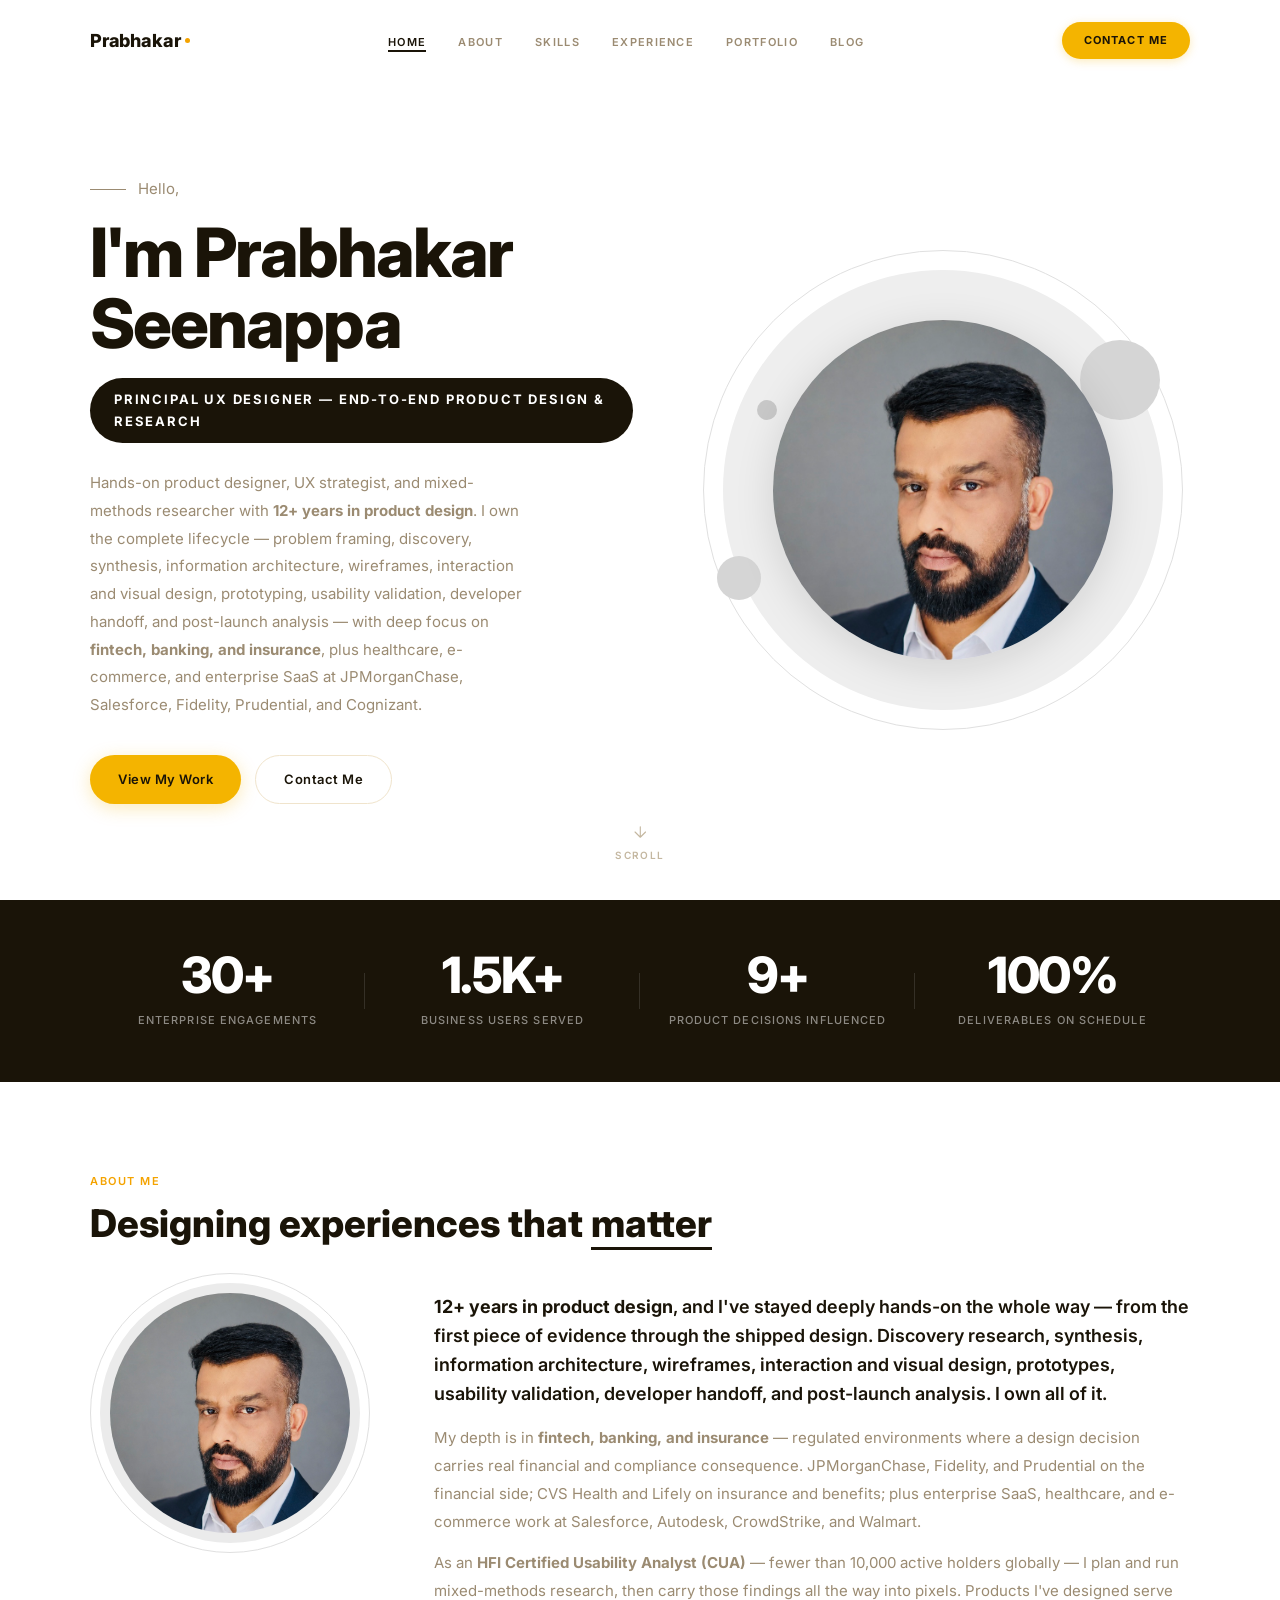
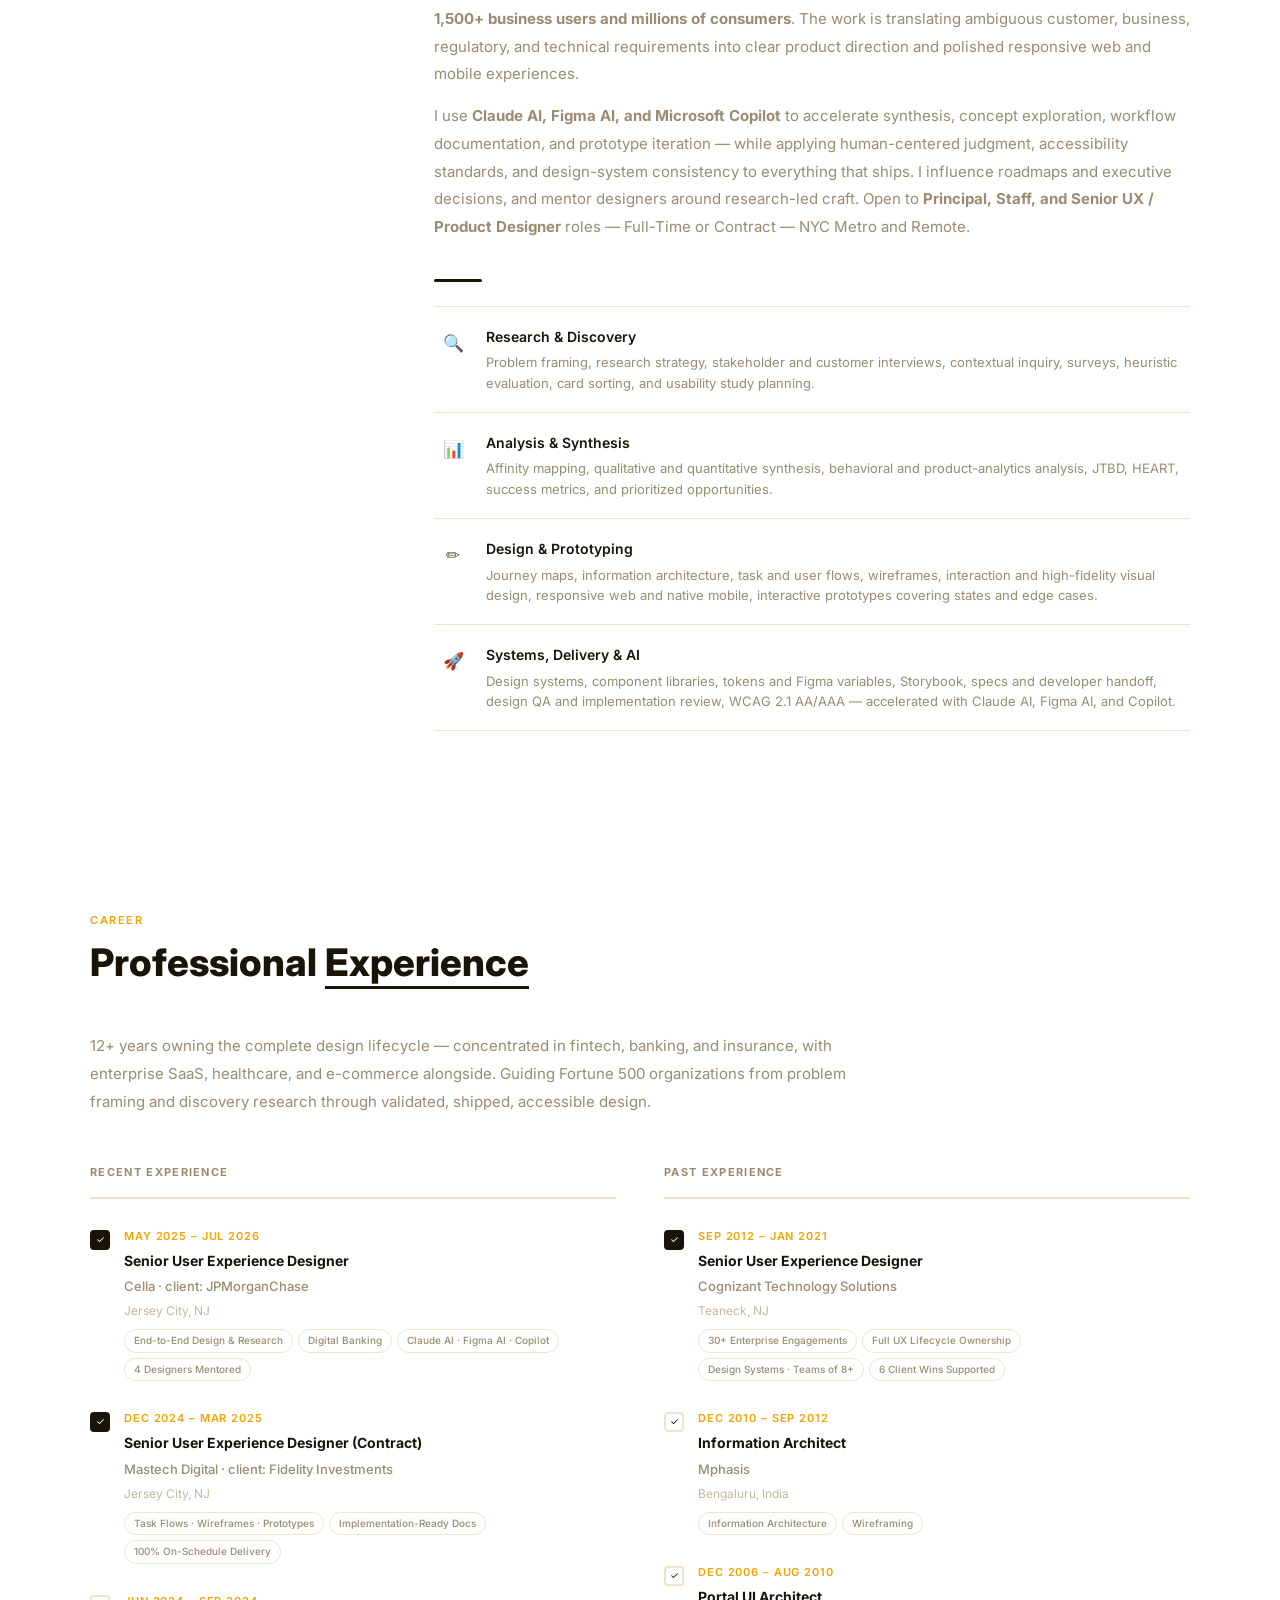
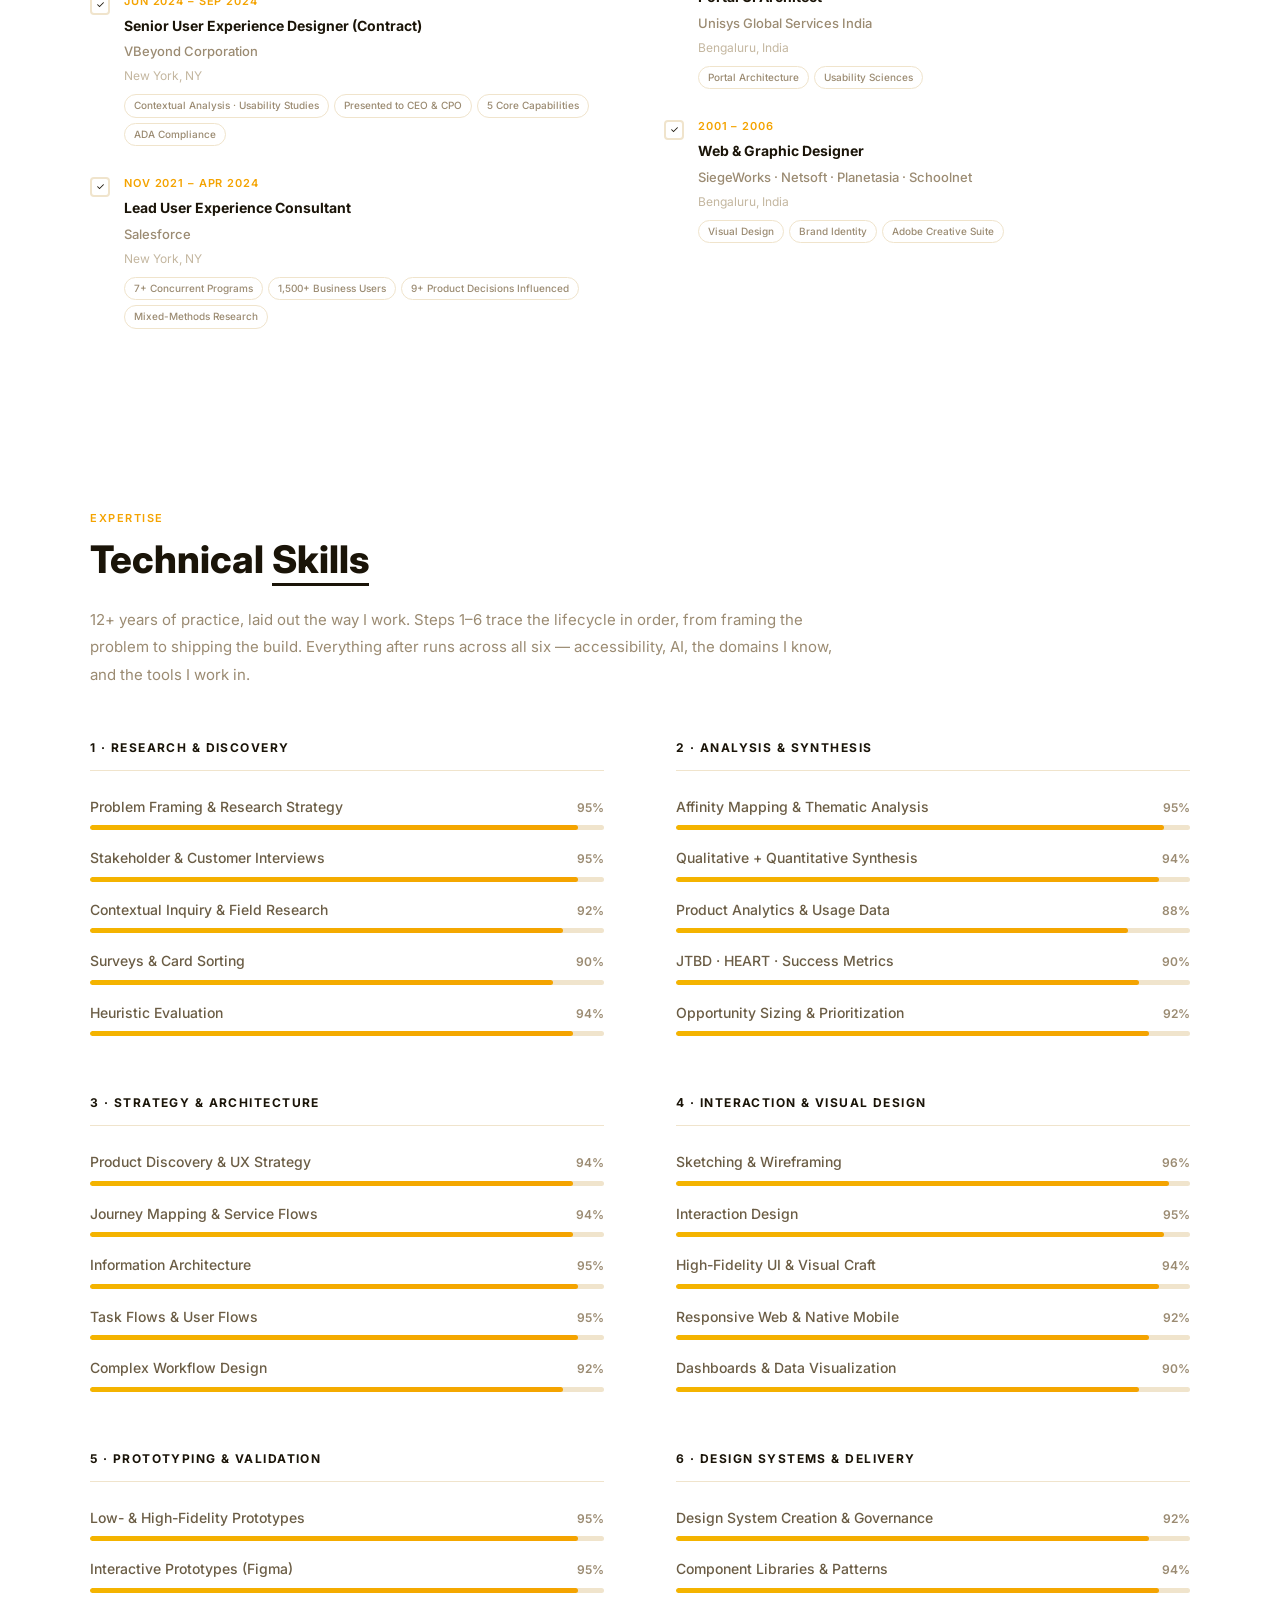
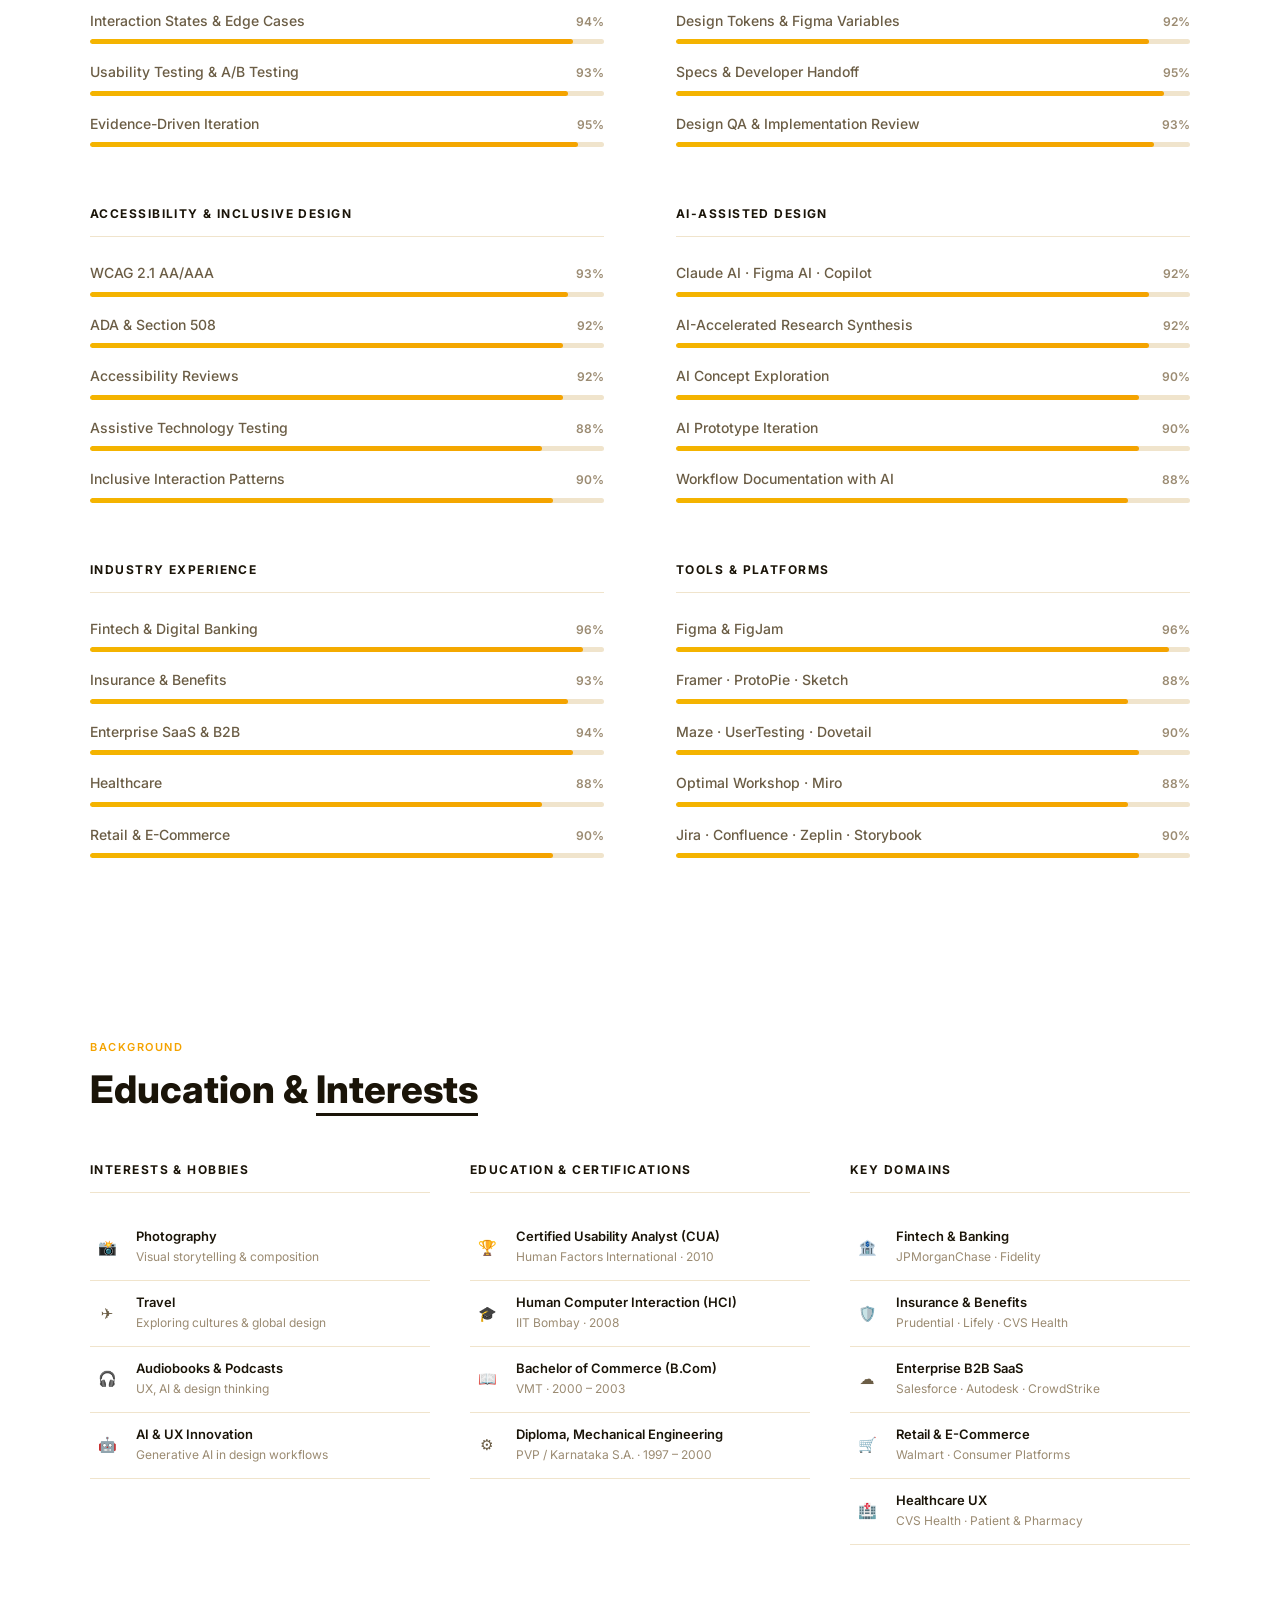
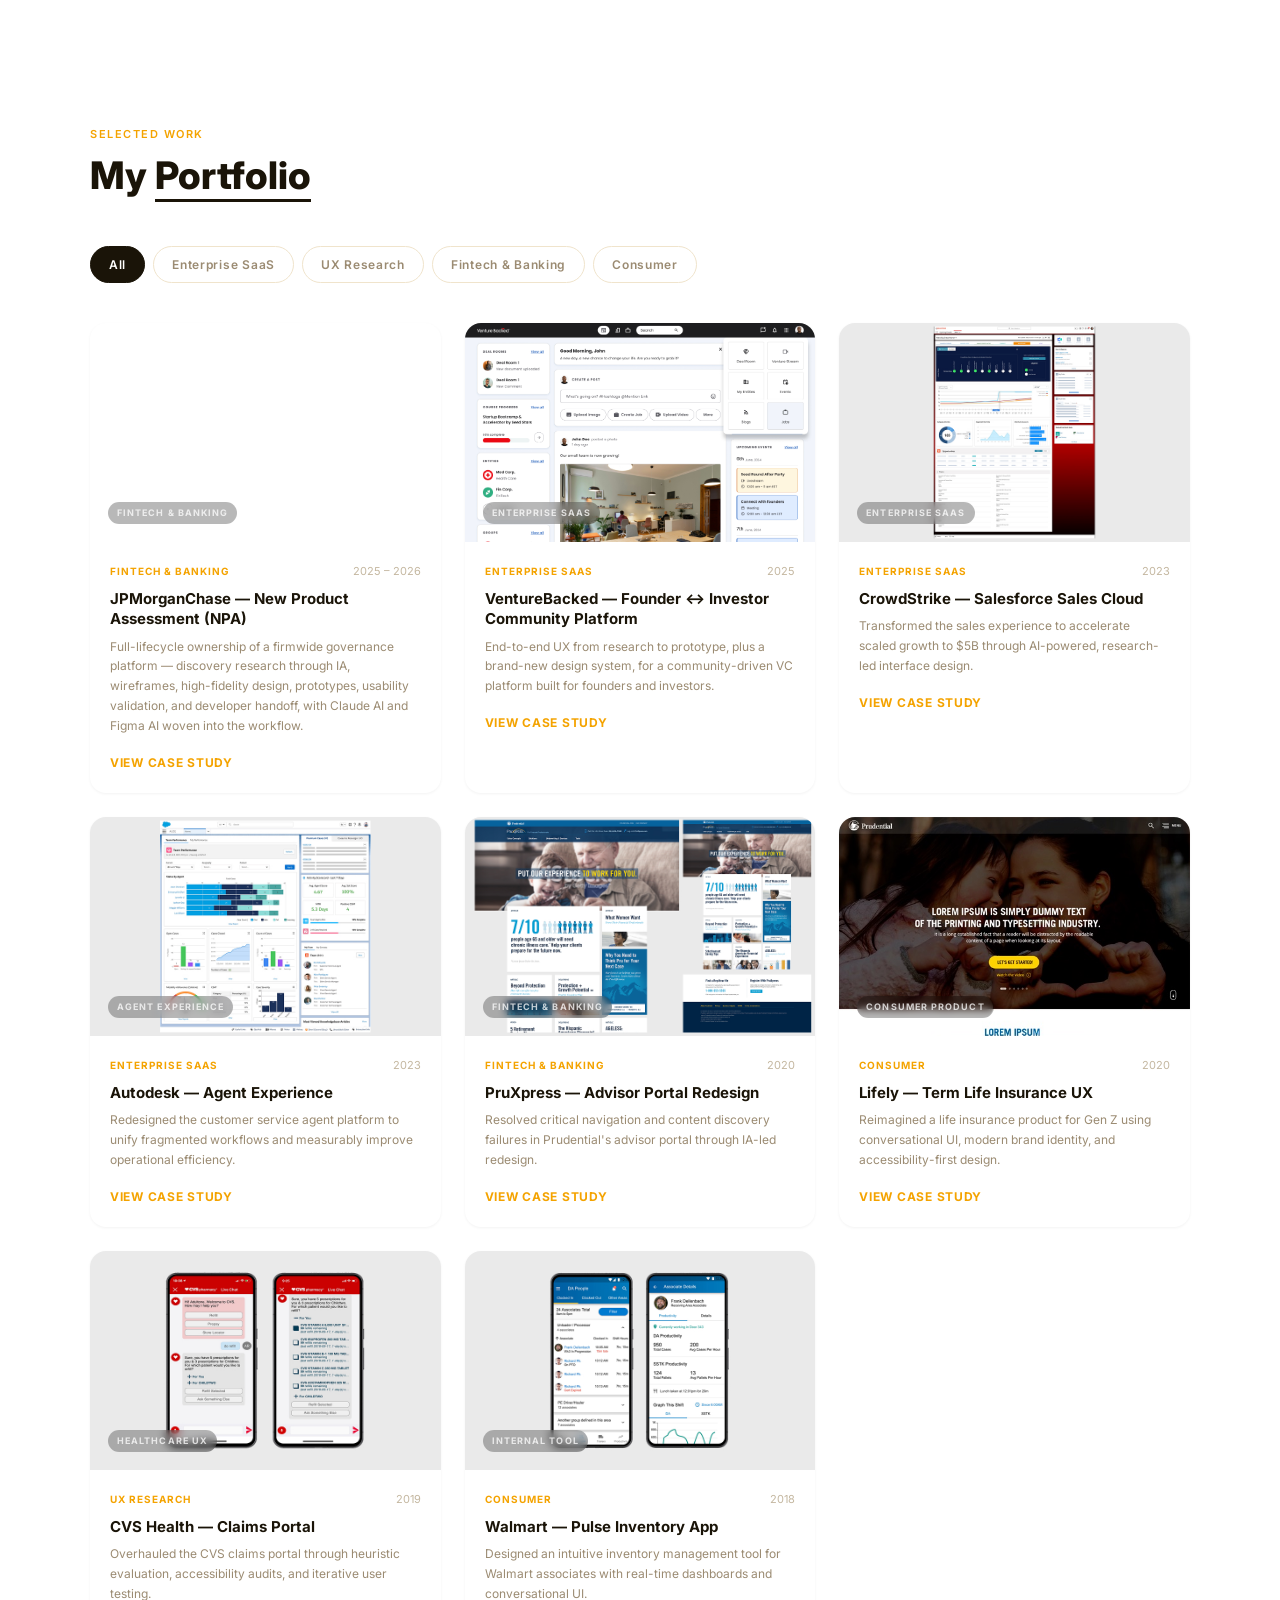
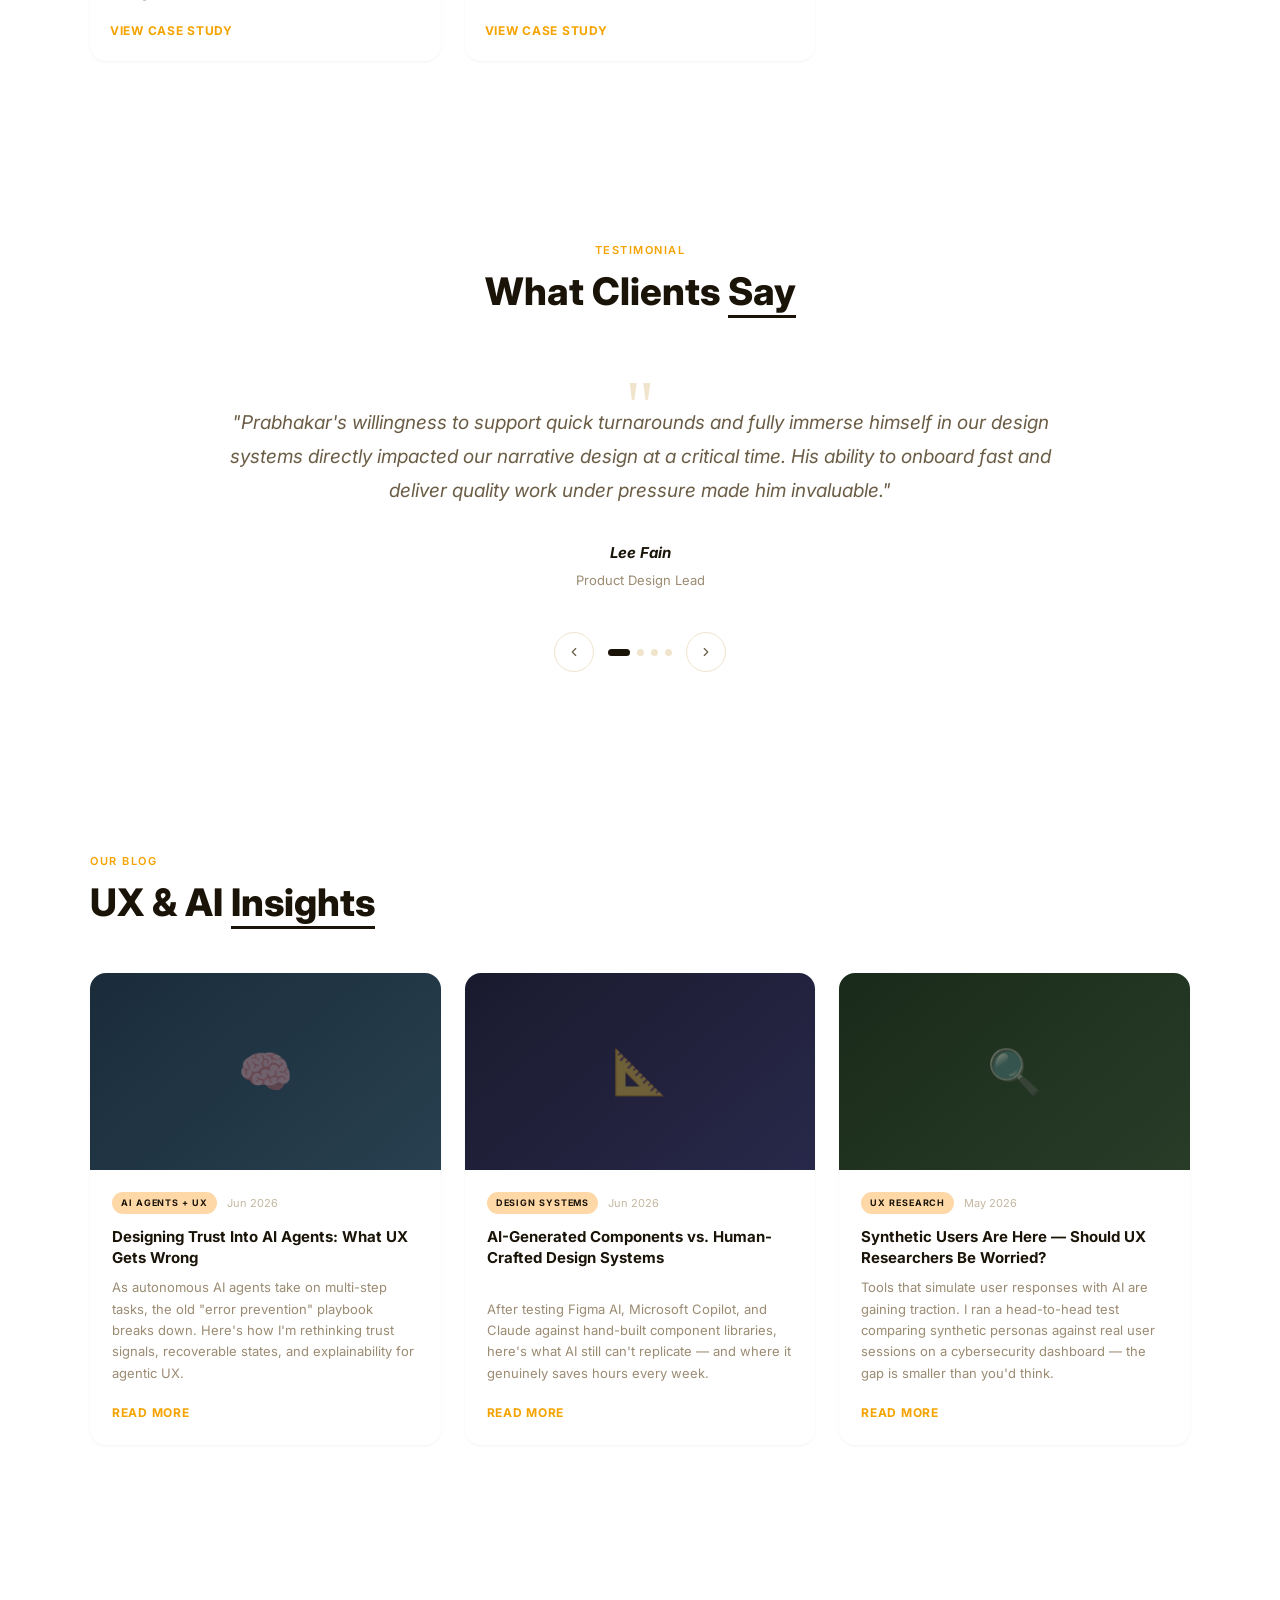
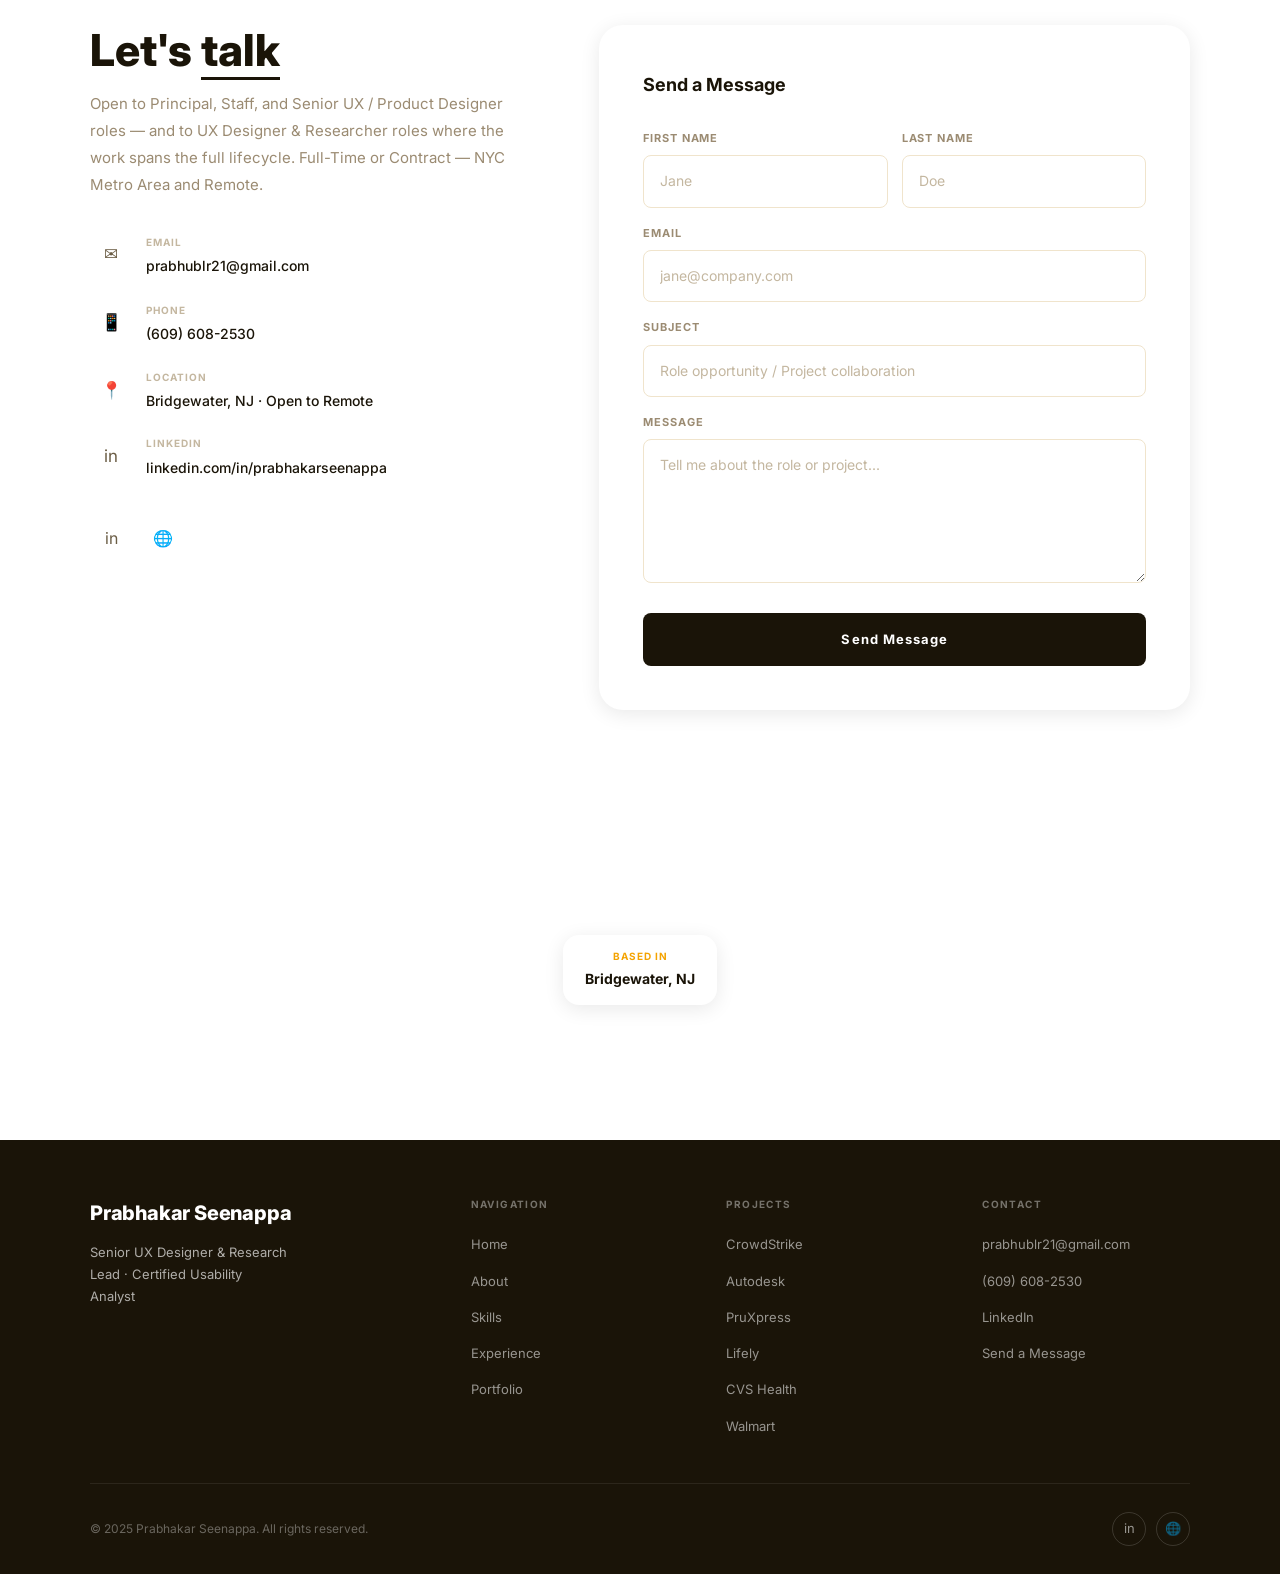
==== commit d8979825: "feat(content): restore 12+ years (product design scope) and lead with fintech/banking/insurance Per " ====
--- a/index.html
+++ b/index.html
@@ -6,14 +6,14 @@
 
   <!-- ── PRIMARY META ──────────────────────────────────────── -->
   <title>Prabhakar Seenappa — Principal UX Designer · End-to-End Product Design &amp; Research</title>
-  <meta name="description" content="Prabhakar Seenappa — Principal UX Designer and mixed-methods researcher owning the complete product design lifecycle, from discovery research through shipped, validated design across digital banking, fintech, healthcare, and enterprise SaaS." />
+  <meta name="description" content="Prabhakar Seenappa — Principal UX Designer and mixed-methods researcher with 12+ years owning the complete product design lifecycle, from discovery research through shipped, validated design across fintech, banking, insurance, healthcare, and enterprise SaaS." />
   <link rel="canonical" href="https://www.prabhakarfolio.com/" />
 
   <!-- ── OPEN GRAPH (LinkedIn / Facebook previews) ─────────── -->
   <meta property="og:type"        content="website" />
   <meta property="og:url"         content="https://www.prabhakarfolio.com/" />
   <meta property="og:title"       content="Prabhakar Seenappa — Principal UX Designer · End-to-End Product Design &amp; Research" />
-  <meta property="og:description" content="Hands-on product designer, UX strategist, and mixed-methods researcher owning the full lifecycle — problem framing, discovery, synthesis, IA, interaction and visual design, prototyping, validation, handoff, and post-launch analysis. JPMorganChase, Salesforce, Fidelity, Cognizant. HFI Certified Usability Analyst." />
+  <meta property="og:description" content="Hands-on product designer, UX strategist, and mixed-methods researcher with 12+ years owning the full lifecycle — problem framing, discovery, synthesis, IA, interaction and visual design, prototyping, validation, handoff, and post-launch analysis. Fintech, banking, and insurance at JPMorganChase, Salesforce, Fidelity, Prudential, and Cognizant. HFI Certified Usability Analyst." />
   <meta property="og:image"       content="https://www.prabhakarfolio.com/images/og-preview.jpg" />
   <meta property="og:site_name"   content="Prabhakar Seenappa Portfolio" />
   <meta property="og:locale"      content="en_US" />
@@ -21,7 +21,7 @@
   <!-- ── TWITTER CARD ──────────────────────────────────────── -->
   <meta name="twitter:card"        content="summary_large_image" />
   <meta name="twitter:title"       content="Prabhakar Seenappa — Principal UX Designer · End-to-End Product Design &amp; Research" />
-  <meta name="twitter:description" content="Hands-on product designer and mixed-methods researcher owning the complete design lifecycle across digital banking, fintech, healthcare, and enterprise SaaS." />
+  <meta name="twitter:description" content="Hands-on product designer and mixed-methods researcher with 12+ years owning the complete design lifecycle across fintech, banking, insurance, healthcare, and enterprise SaaS." />
   <meta name="twitter:image"       content="https://www.prabhakarfolio.com/images/og-preview.jpg" />
 
   <!-- ── JSON-LD STRUCTURED DATA ───────────────────────────── -->
@@ -35,8 +35,8 @@
     "sameAs": [
       "https://www.linkedin.com/in/prabhakarseenappa"
     ],
-    "description": "HFI Certified Usability Analyst, hands-on product designer, UX strategist, and mixed-methods user researcher owning the complete product design lifecycle across digital banking, fintech, healthcare, e-commerce, and enterprise SaaS.",
-    "knowsAbout": ["UX Design", "Product Design", "UX Research", "Mixed-Methods Research", "Discovery Research", "Information Architecture", "Interaction Design", "Prototyping", "Usability Testing", "Design Systems", "Accessibility", "Digital Banking UX", "Fintech UX", "Enterprise SaaS", "AI-Assisted Design"],
+    "description": "HFI Certified Usability Analyst, hands-on product designer, UX strategist, and mixed-methods user researcher with 12+ years owning the complete product design lifecycle across fintech, banking, insurance, healthcare, e-commerce, and enterprise SaaS.",
+    "knowsAbout": ["UX Design", "Product Design", "UX Research", "Mixed-Methods Research", "Discovery Research", "Information Architecture", "Interaction Design", "Prototyping", "Usability Testing", "Design Systems", "Accessibility", "Fintech UX", "Digital Banking UX", "Insurance UX", "Enterprise SaaS", "AI-Assisted Design"],
     "alumniOf": [],
     "worksFor": {
       "@type": "Organization",
@@ -106,11 +106,12 @@
         Principal UX Designer — End-to-End Product Design &amp; Research
       </span>
       <p class="hero__bio">
-        Hands-on product designer, UX strategist, and mixed-methods researcher. I own the complete
-        lifecycle — problem framing, discovery, synthesis, information architecture, wireframes,
-        interaction and visual design, prototyping, usability validation, developer handoff, and
-        post-launch analysis — across digital banking, fintech, healthcare, e-commerce, and enterprise SaaS
-        at JPMorganChase, Salesforce, Fidelity, and Cognizant.
+        Hands-on product designer, UX strategist, and mixed-methods researcher with
+        <strong>12+ years in product design</strong>. I own the complete lifecycle — problem framing,
+        discovery, synthesis, information architecture, wireframes, interaction and visual design,
+        prototyping, usability validation, developer handoff, and post-launch analysis — with deep
+        focus on <strong>fintech, banking, and insurance</strong>, plus healthcare, e-commerce, and
+        enterprise SaaS at JPMorganChase, Salesforce, Fidelity, Prudential, and Cognizant.
       </p>
       <div class="hero__actions">
         <a href="#portfolio" class="btn btn--dark">View My Work</a>
@@ -191,10 +192,17 @@
       <!-- Text column -->
       <div class="about__text-col fu">
         <p class="about__lead">
-          I stay deeply hands-on from the first piece of evidence through the shipped design. Discovery
-          research, synthesis, information architecture, wireframes, interaction and visual design,
-          prototypes, usability validation, developer handoff, and post-launch analysis — I own all of it,
-          across digital banking, fintech, healthcare, e-commerce, and enterprise SaaS.
+          <strong>12+ years in product design</strong>, and I've stayed deeply hands-on the whole way —
+          from the first piece of evidence through the shipped design. Discovery research, synthesis,
+          information architecture, wireframes, interaction and visual design, prototypes, usability
+          validation, developer handoff, and post-launch analysis. I own all of it.
+        </p>
+        <p class="about__body">
+          My depth is in <strong>fintech, banking, and insurance</strong> — regulated environments
+          where a design decision carries real financial and compliance consequence. JPMorganChase,
+          Fidelity, and Prudential on the financial side; CVS Health and Lifely on insurance and
+          benefits; plus enterprise SaaS, healthcare, and e-commerce work at Salesforce, Autodesk,
+          CrowdStrike, and Walmart.
         </p>
         <p class="about__body">
           As an <strong>HFI Certified Usability Analyst (CUA)</strong> — fewer than 10,000 active
@@ -260,9 +268,9 @@
     </div>
 
     <p class="exp__intro fu">
-      A career owning the complete design lifecycle across digital banking, fintech, healthcare,
-      e-commerce, and enterprise SaaS — guiding Fortune 500 organizations from problem framing and
-      discovery research through validated, shipped, accessible design.
+      12+ years owning the complete design lifecycle — concentrated in fintech, banking, and insurance,
+      with enterprise SaaS, healthcare, and e-commerce alongside. Guiding Fortune 500 organizations
+      from problem framing and discovery research through validated, shipped, accessible design.
     </p>
 
     <div class="exp__grid">
@@ -417,9 +425,9 @@
     </div>
 
     <p class="exp__intro fu" style="margin-top:-24px;">
-      Steps 1–6 trace the lifecycle in the order I work through it, from framing the problem to
-      shipping the build. Everything after runs across all six — accessibility, AI, the domains
-      I know, and the tools I work in.
+      12+ years of practice, laid out the way I work. Steps 1–6 trace the lifecycle in order, from
+      framing the problem to shipping the build. Everything after runs across all six — accessibility,
+      AI, the domains I know, and the tools I work in.
     </p>
 
     <div class="skills__grid">
@@ -636,24 +644,24 @@
         <h3 class="skills__group-head">Industry Experience</h3>
         <div class="skills__list">
           <div>
-            <div class="skill__row"><span class="skill__name">Digital Banking &amp; Fintech</span><span class="skill__pct">95%</span></div>
-            <div class="skill__bar"><div class="skill__fill" data-pct="95"></div></div>
+            <div class="skill__row"><span class="skill__name">Fintech &amp; Digital Banking</span><span class="skill__pct">96%</span></div>
+            <div class="skill__bar"><div class="skill__fill" data-pct="96"></div></div>
+          </div>
+          <div>
+            <div class="skill__row"><span class="skill__name">Insurance &amp; Benefits</span><span class="skill__pct">93%</span></div>
+            <div class="skill__bar"><div class="skill__fill" data-pct="93"></div></div>
           </div>
           <div>
             <div class="skill__row"><span class="skill__name">Enterprise SaaS &amp; B2B</span><span class="skill__pct">94%</span></div>
             <div class="skill__bar"><div class="skill__fill" data-pct="94"></div></div>
           </div>
           <div>
+            <div class="skill__row"><span class="skill__name">Healthcare</span><span class="skill__pct">88%</span></div>
+            <div class="skill__bar"><div class="skill__fill" data-pct="88"></div></div>
+          </div>
+          <div>
             <div class="skill__row"><span class="skill__name">Retail &amp; E-Commerce</span><span class="skill__pct">90%</span></div>
             <div class="skill__bar"><div class="skill__fill" data-pct="90"></div></div>
-          </div>
-          <div>
-            <div class="skill__row"><span class="skill__name">Healthcare &amp; Insurance</span><span class="skill__pct">88%</span></div>
-            <div class="skill__bar"><div class="skill__fill" data-pct="88"></div></div>
-          </div>
-          <div>
-            <div class="skill__row"><span class="skill__name">Consumer &amp; D2C</span><span class="skill__pct">84%</span></div>
-            <div class="skill__bar"><div class="skill__fill" data-pct="84"></div></div>
           </div>
         </div>
       </div>
@@ -748,7 +756,11 @@
         <div class="edh__list">
           <div class="edh__item">
             <div class="edh__icon" aria-hidden="true">🏦</div>
-            <div class="edh__text"><h4>Fintech &amp; Banking</h4><p>JPMorganChase · Fidelity · Prudential</p></div>
+            <div class="edh__text"><h4>Fintech &amp; Banking</h4><p>JPMorganChase · Fidelity</p></div>
+          </div>
+          <div class="edh__item">
+            <div class="edh__icon" aria-hidden="true">🛡️</div>
+            <div class="edh__text"><h4>Insurance &amp; Benefits</h4><p>Prudential · Lifely · CVS Health</p></div>
           </div>
           <div class="edh__item">
             <div class="edh__icon" aria-hidden="true">☁️</div>
@@ -756,11 +768,11 @@
           </div>
           <div class="edh__item">
             <div class="edh__icon" aria-hidden="true">🛒</div>
-            <div class="edh__text"><h4>Retail &amp; E-Commerce</h4><p>Walmart · CVS · Consumer Platforms</p></div>
+            <div class="edh__text"><h4>Retail &amp; E-Commerce</h4><p>Walmart · Consumer Platforms</p></div>
           </div>
           <div class="edh__item">
             <div class="edh__icon" aria-hidden="true">🏥</div>
-            <div class="edh__text"><h4>Healthcare UX</h4><p>CVS Health · Insurance &amp; Benefits</p></div>
+            <div class="edh__text"><h4>Healthcare UX</h4><p>CVS Health · Patient &amp; Pharmacy</p></div>
           </div>
         </div>
       </div>
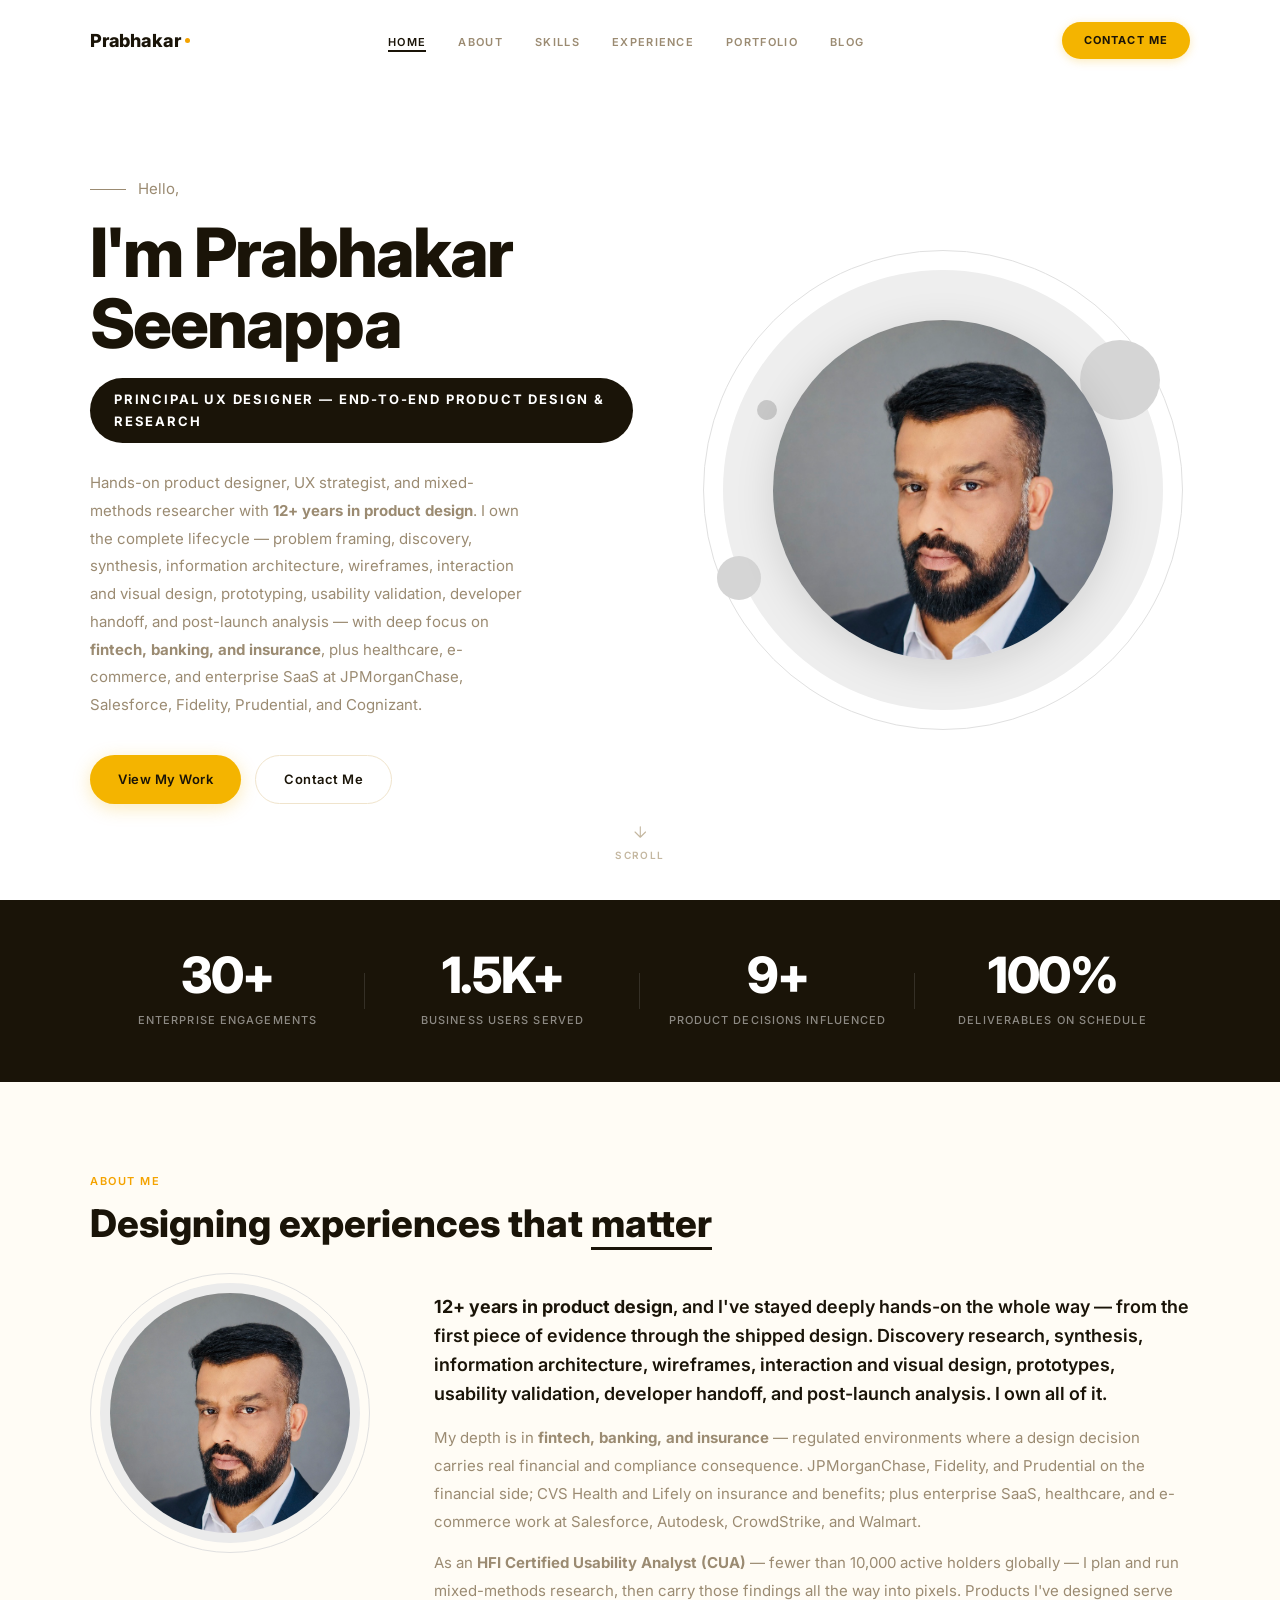
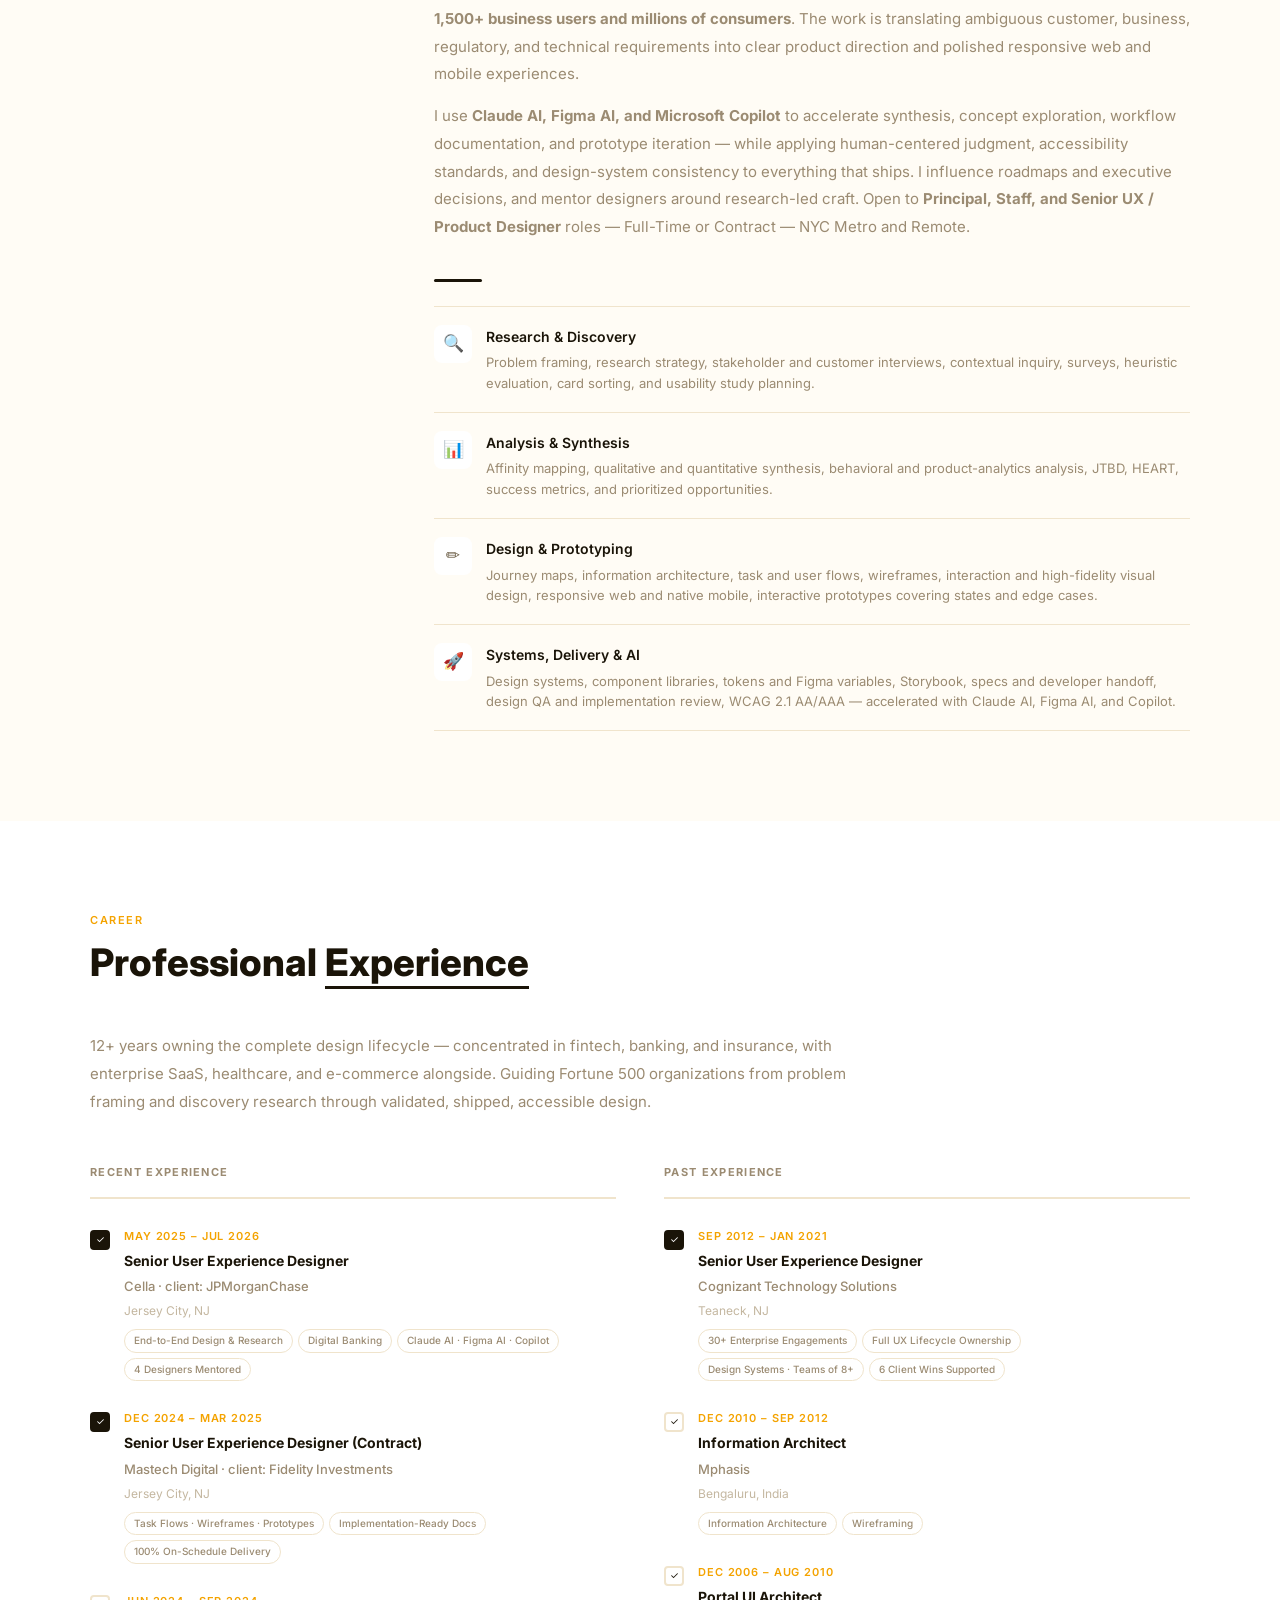
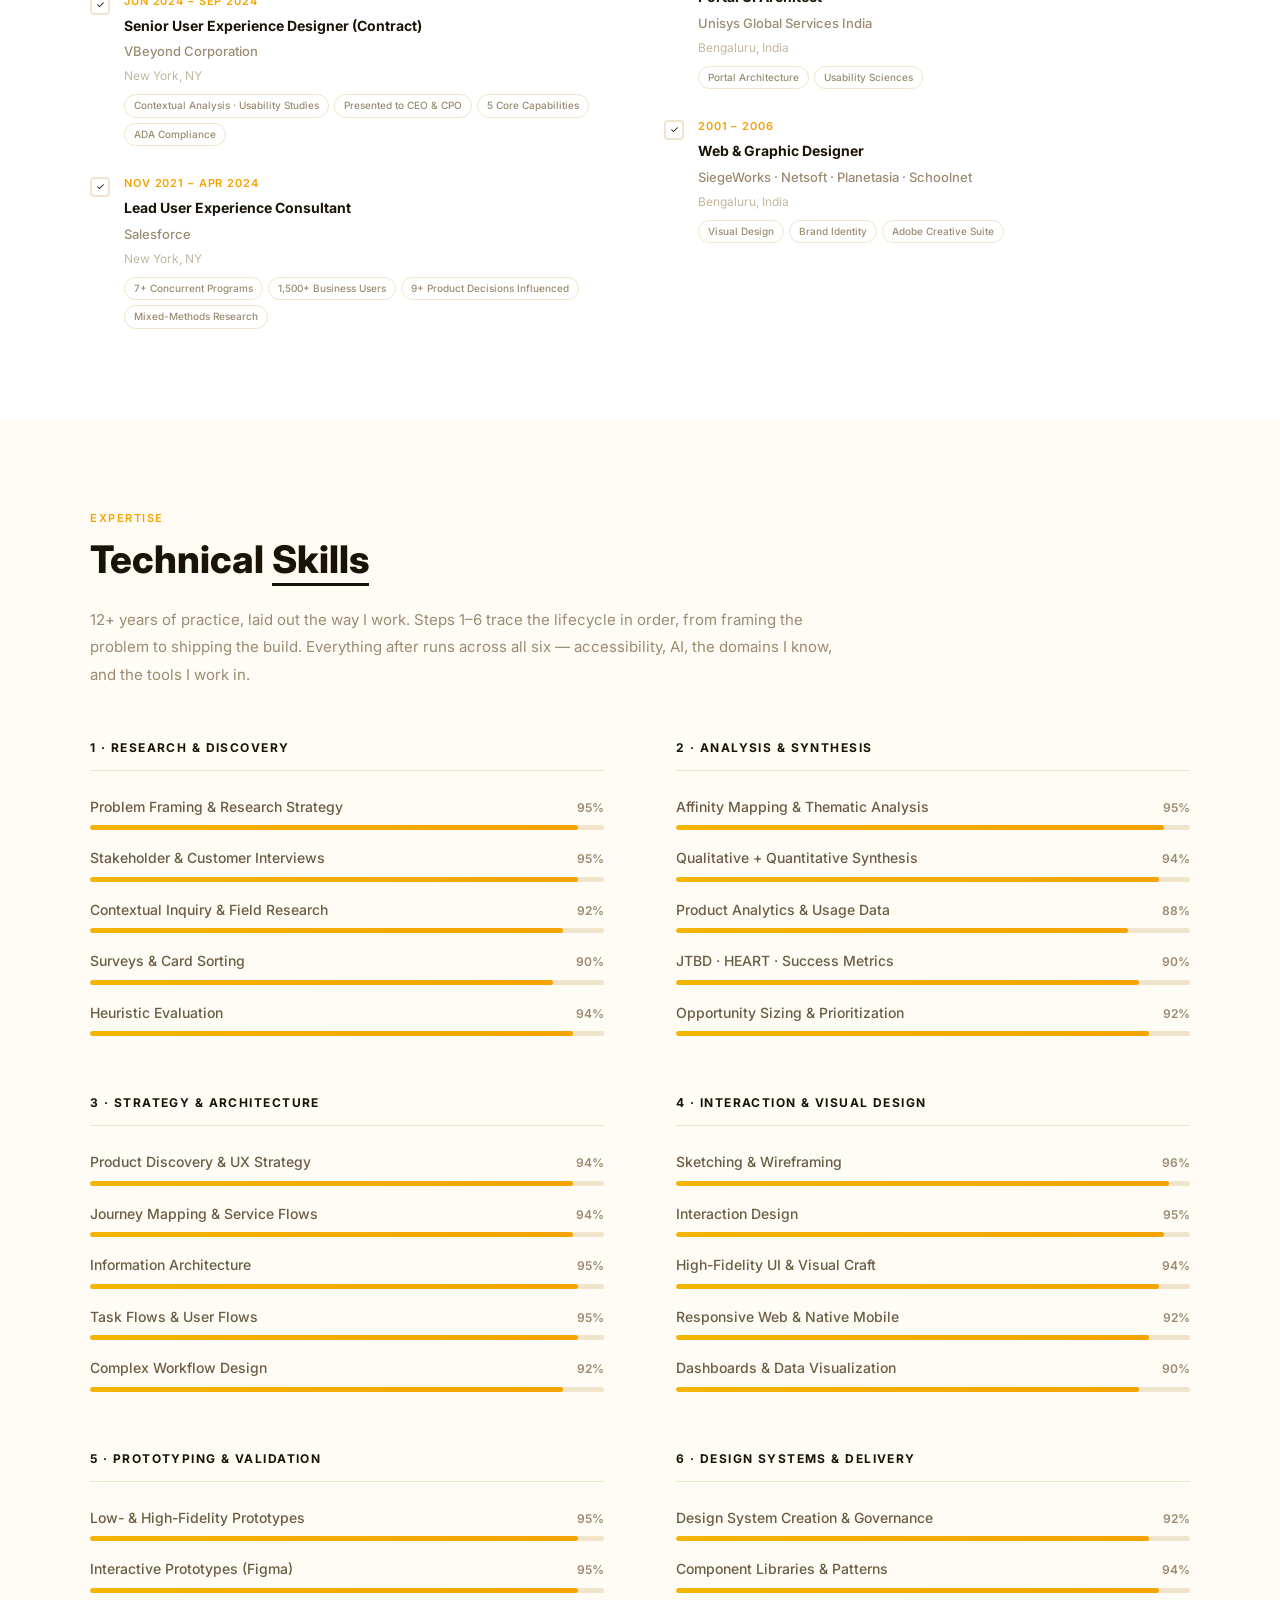
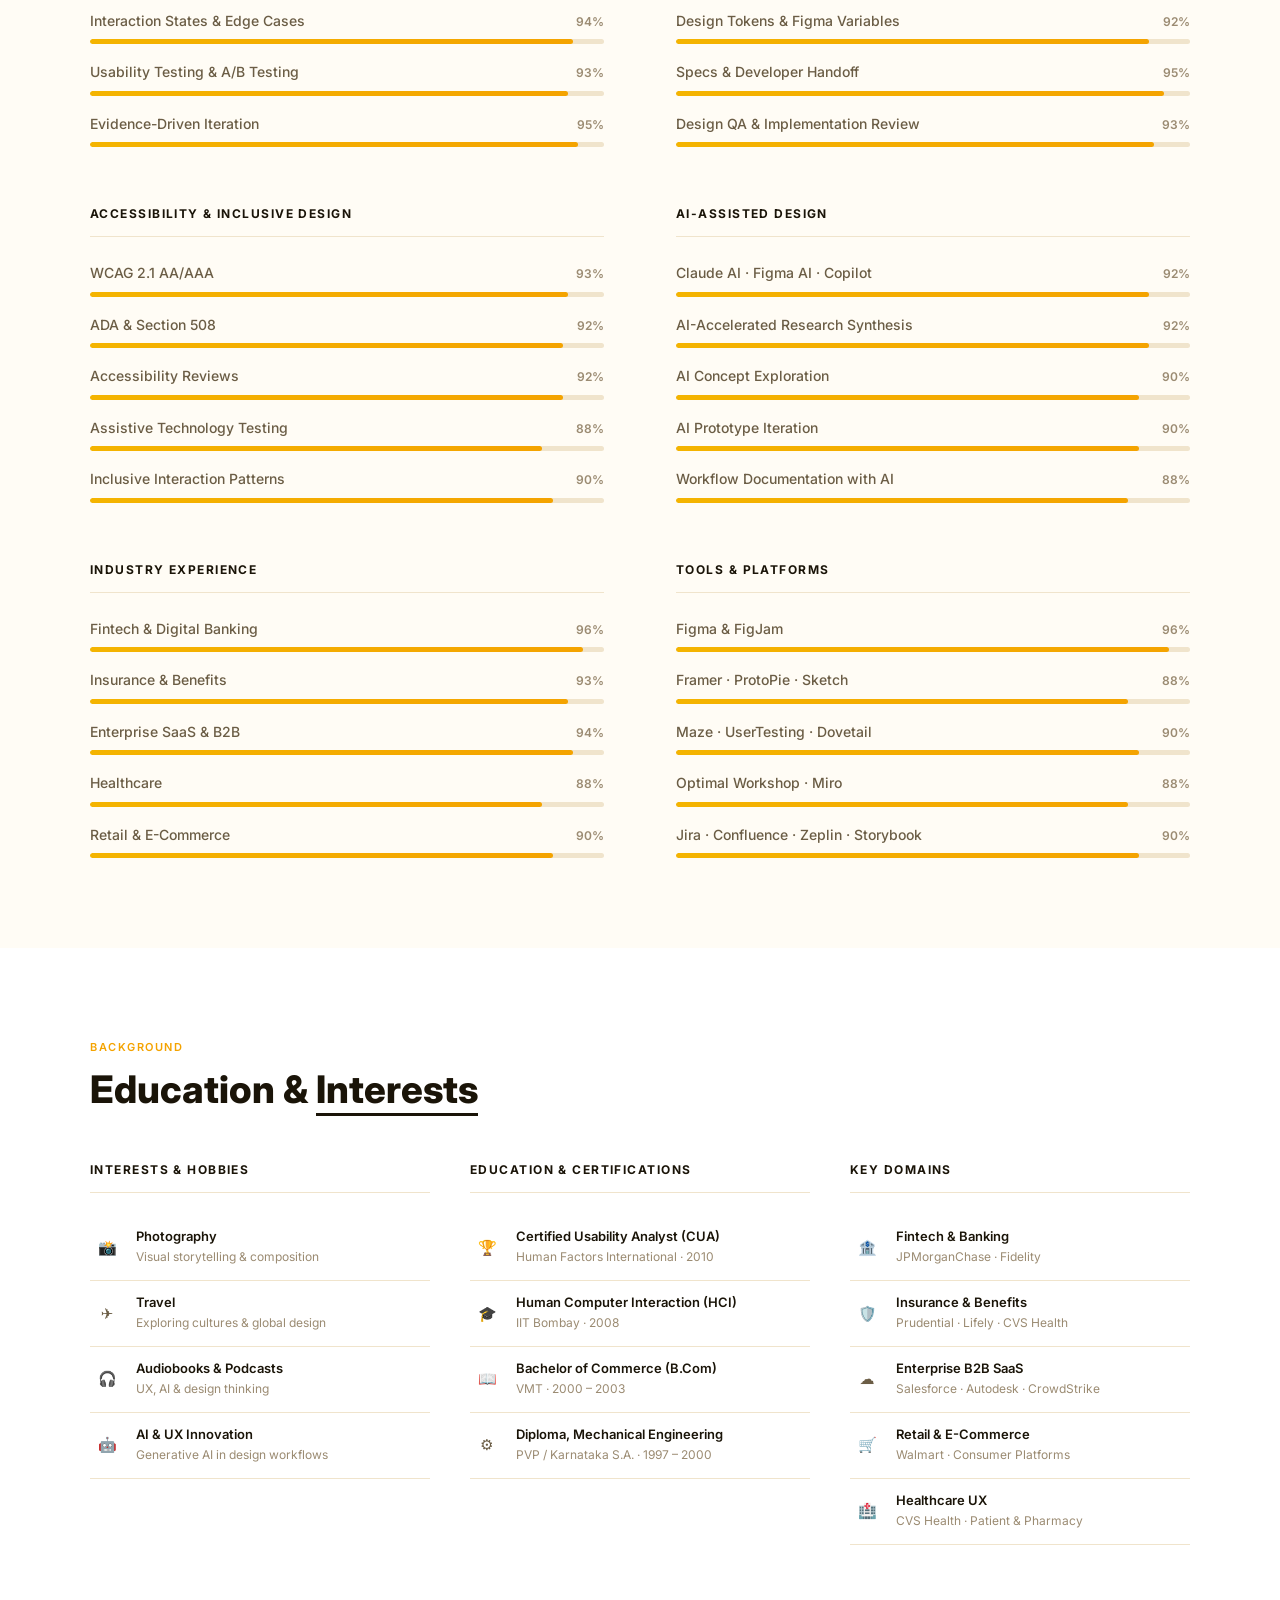
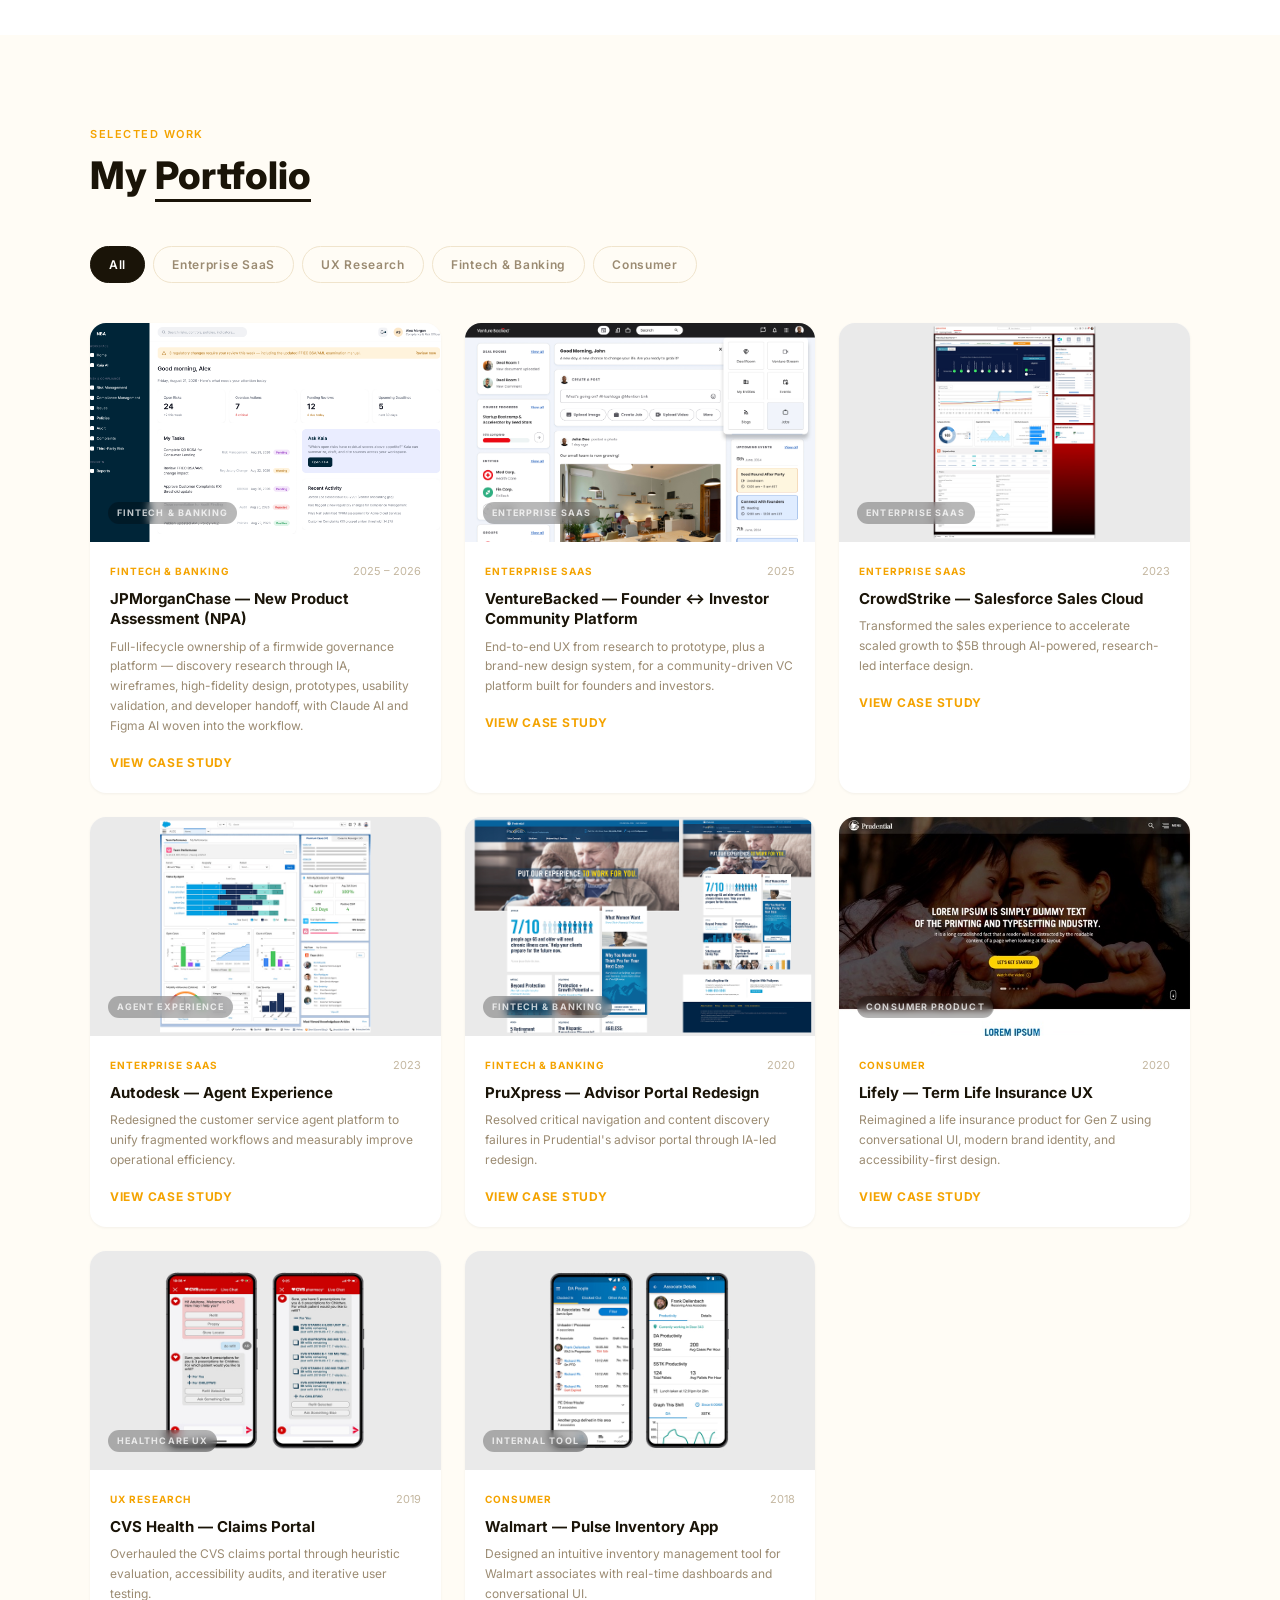
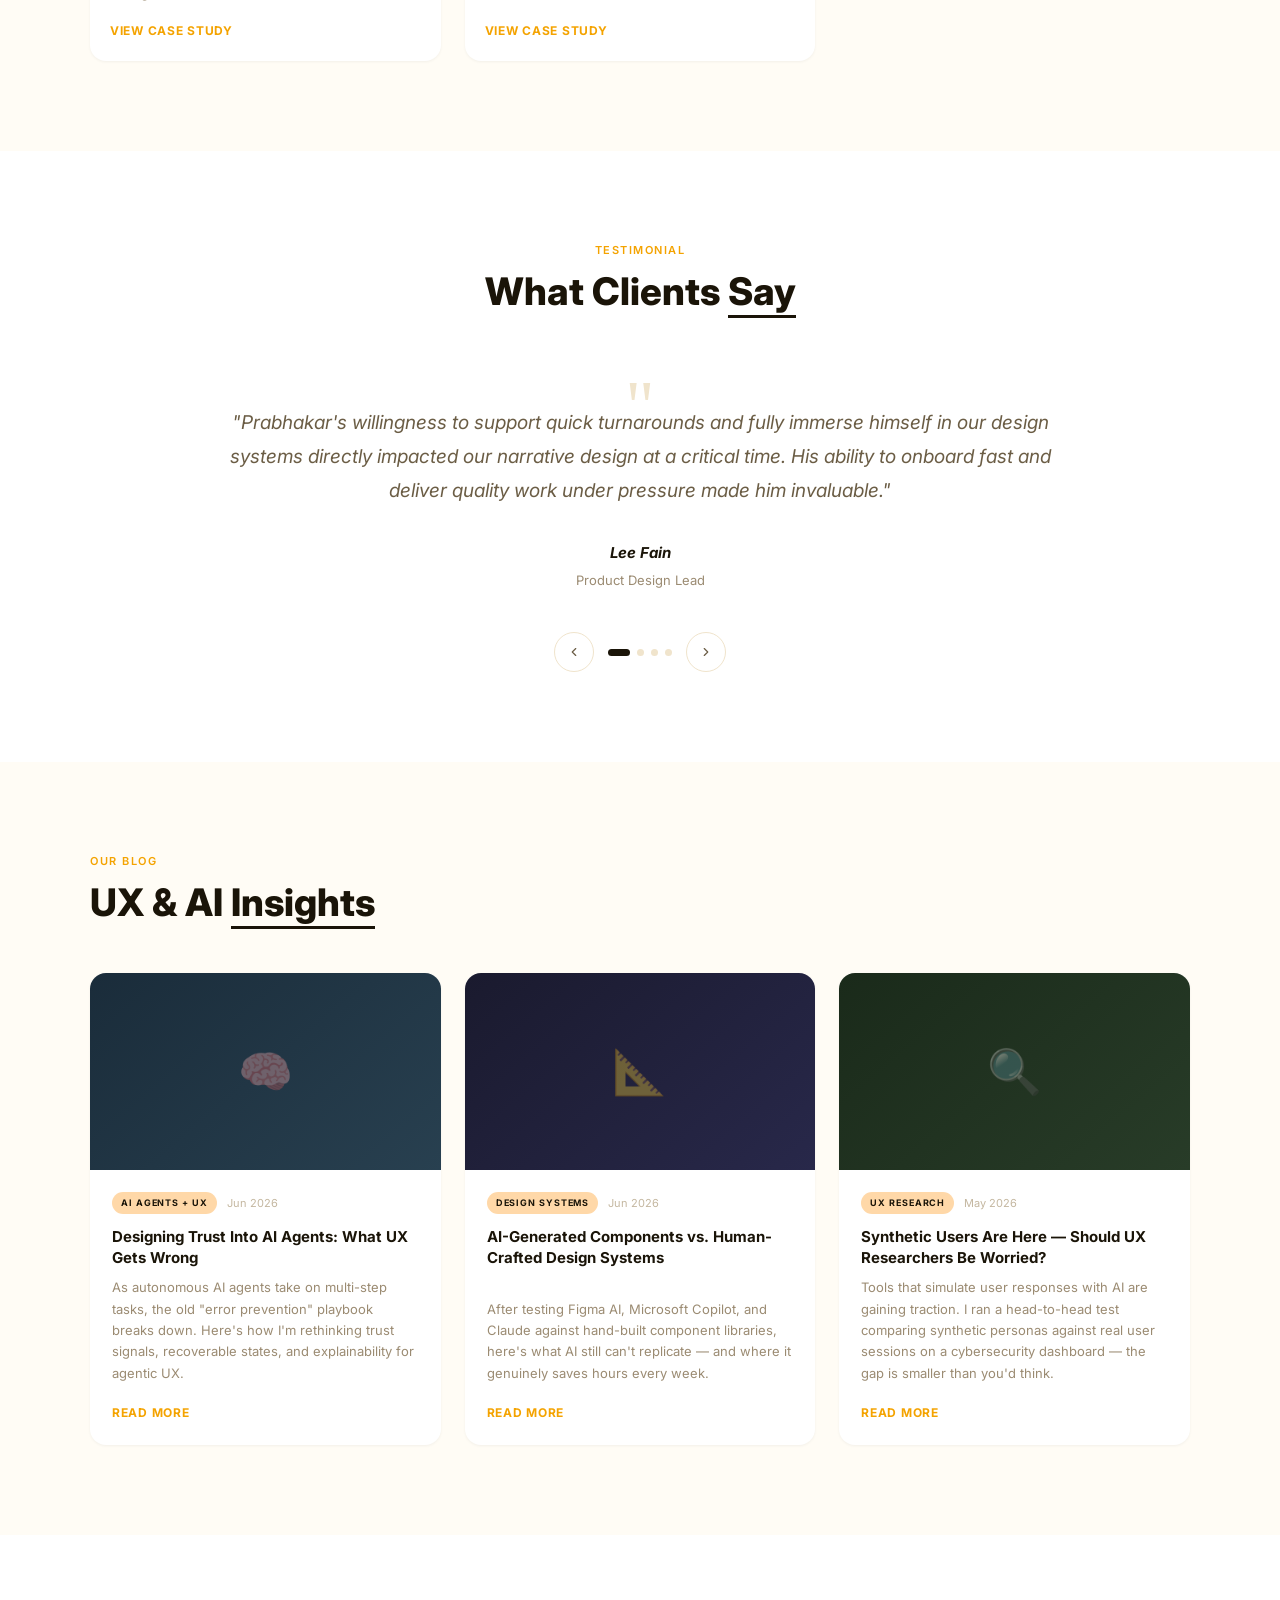
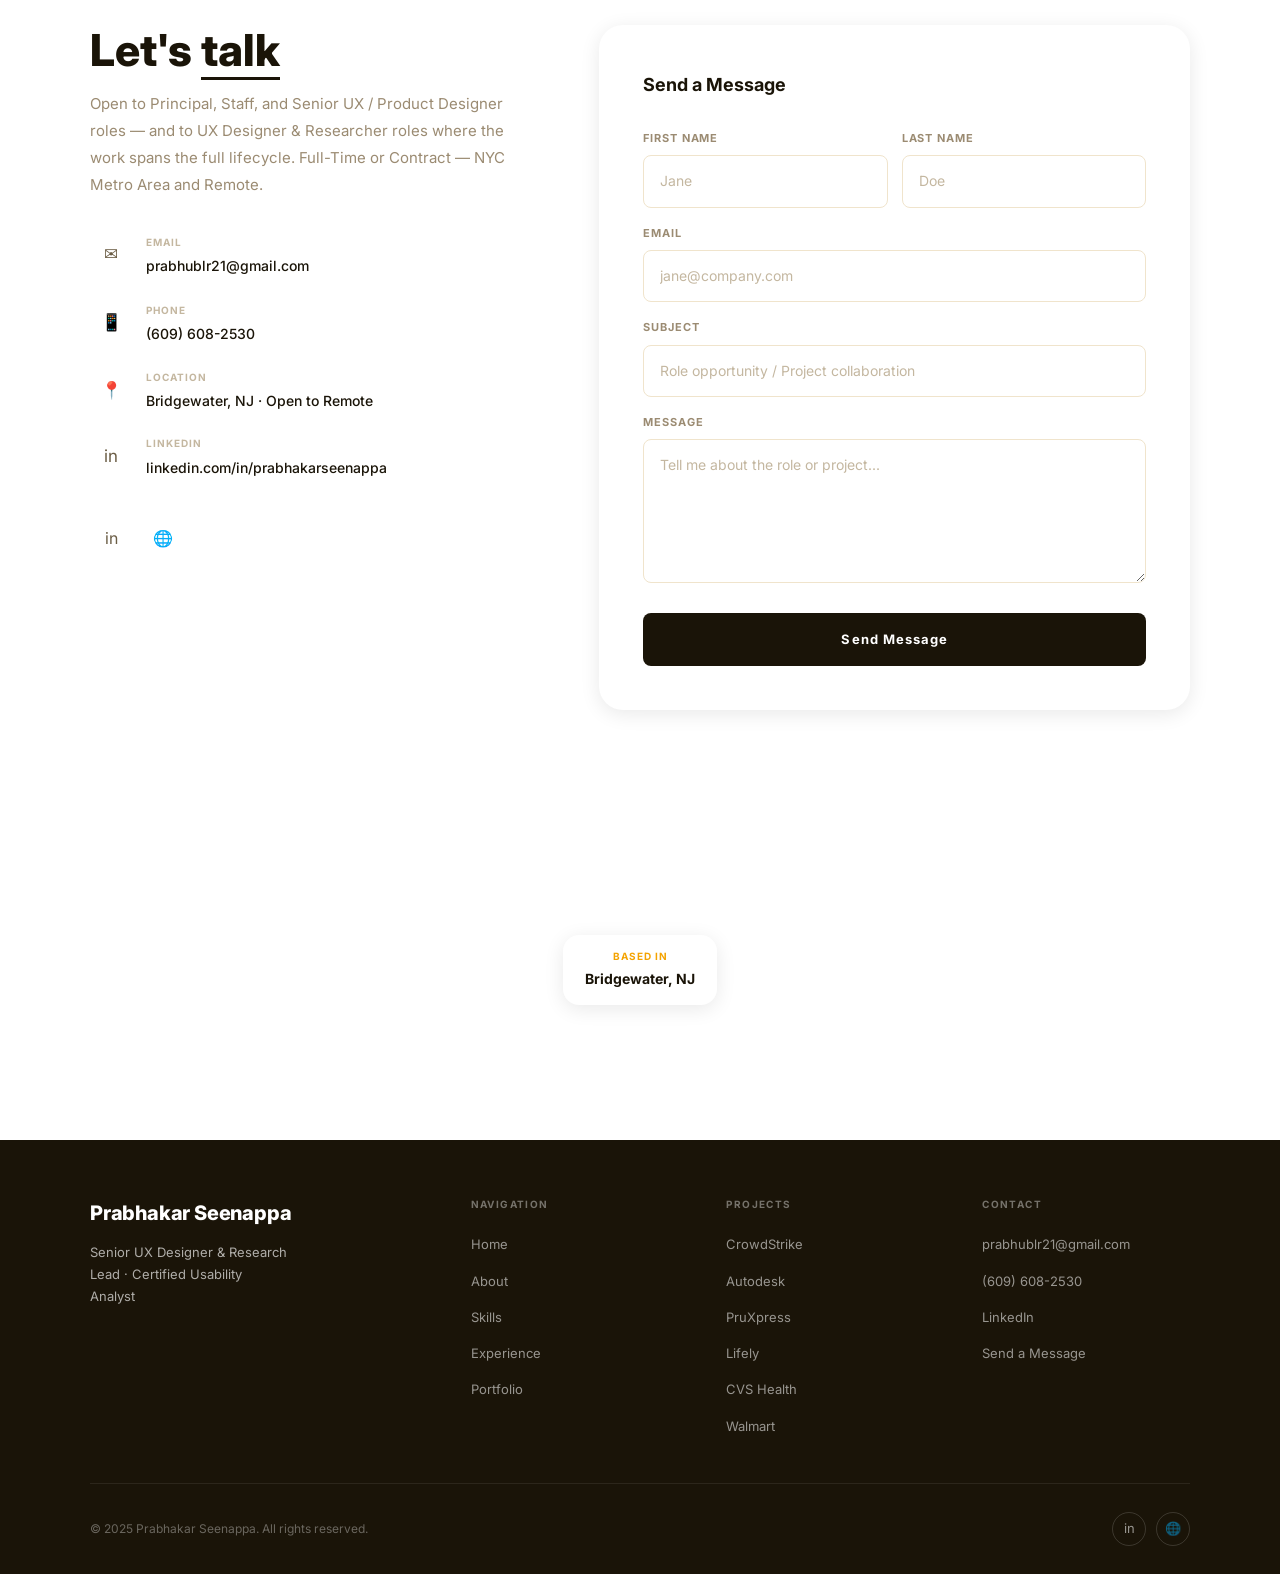
==== commit f983a1c5: "feat(npa): add zoomable screen gallery to the NPA case study Adds seven curated screens from the com" ====
--- a/index.html
+++ b/index.html
@@ -802,7 +802,7 @@
 
       <a href="projects/npa.html" class="pf-card fu" data-cat="fintech">
         <div class="pf-card__img">
-          <div class="pf-card__thumb t--npa" style="background-image:url('images/npa.jpg');background-size:cover;background-position:center top;">
+          <div class="pf-card__thumb t--npa" style="background-image:url('images/npa/02-home-dashboard.png');background-size:cover;background-position:center top;">
             <span class="pf-card__thumb-tag">Fintech &amp; Banking</span>
           </div>
         </div>
--- a/css/style.css
+++ b/css/style.css
@@ -92,7 +92,7 @@
 
 /* Section shells */
 .sec          { padding: var(--py) 0; background: var(--bg-white); }
-.sec--gray    { padding: var(--py) 0; background: var(--bg); }
+.sec--gray    { padding: var(--py) 0; background: var(--bg-warm); }
 .sec--dark    { padding: 44px 0;      background: var(--bg-dark); }
 
 /* Section header */
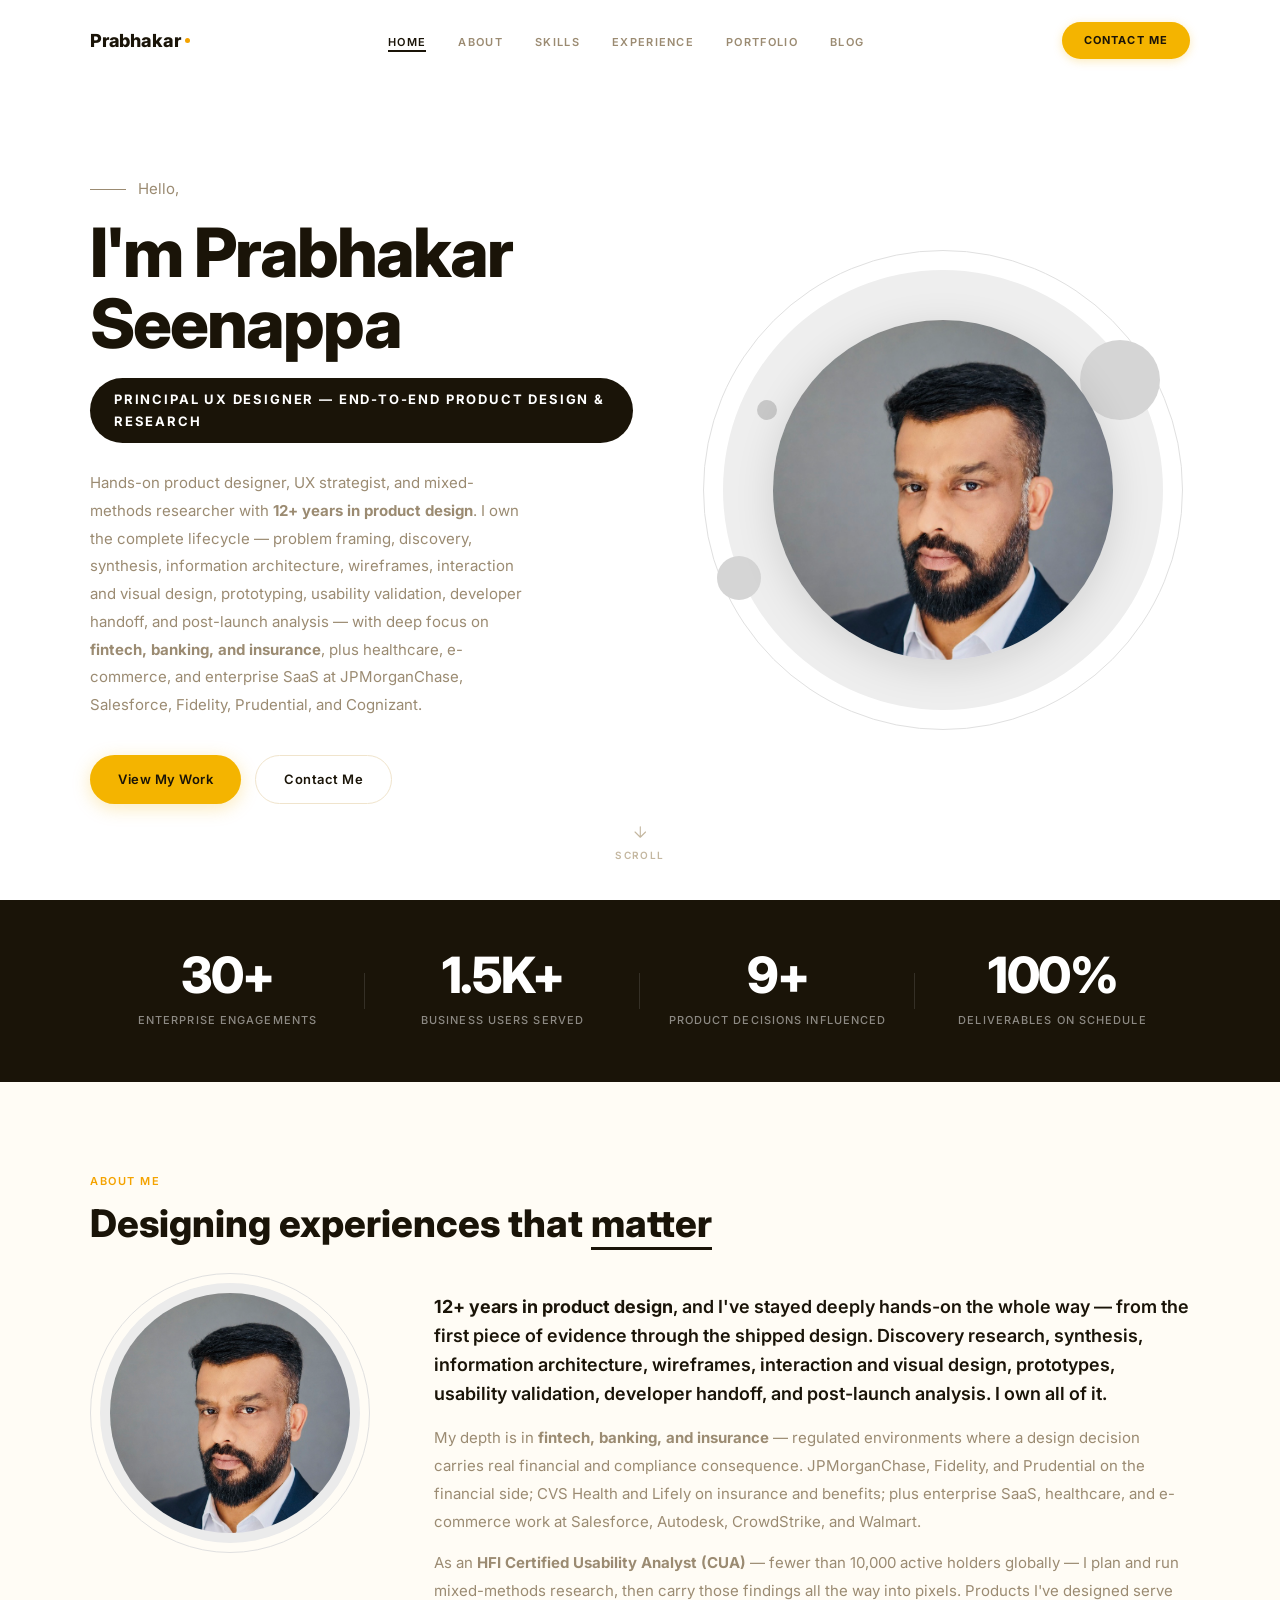
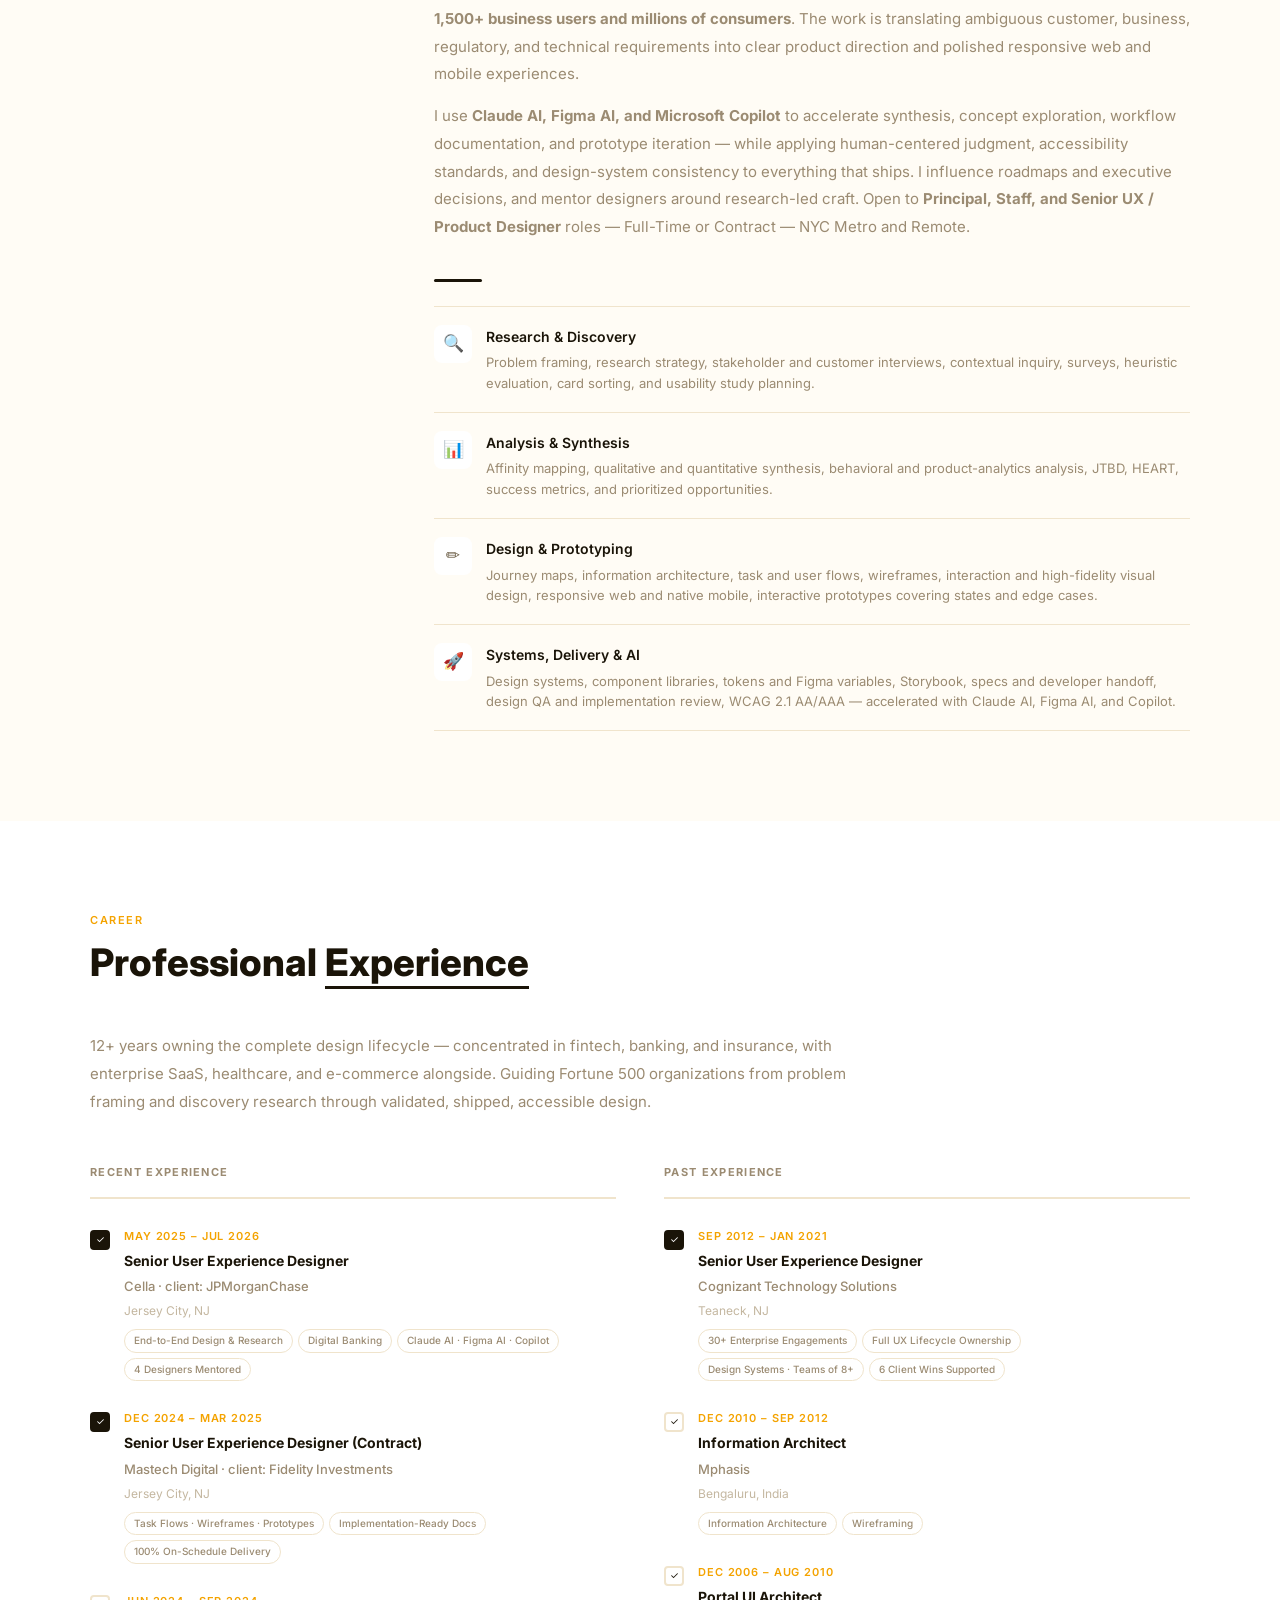
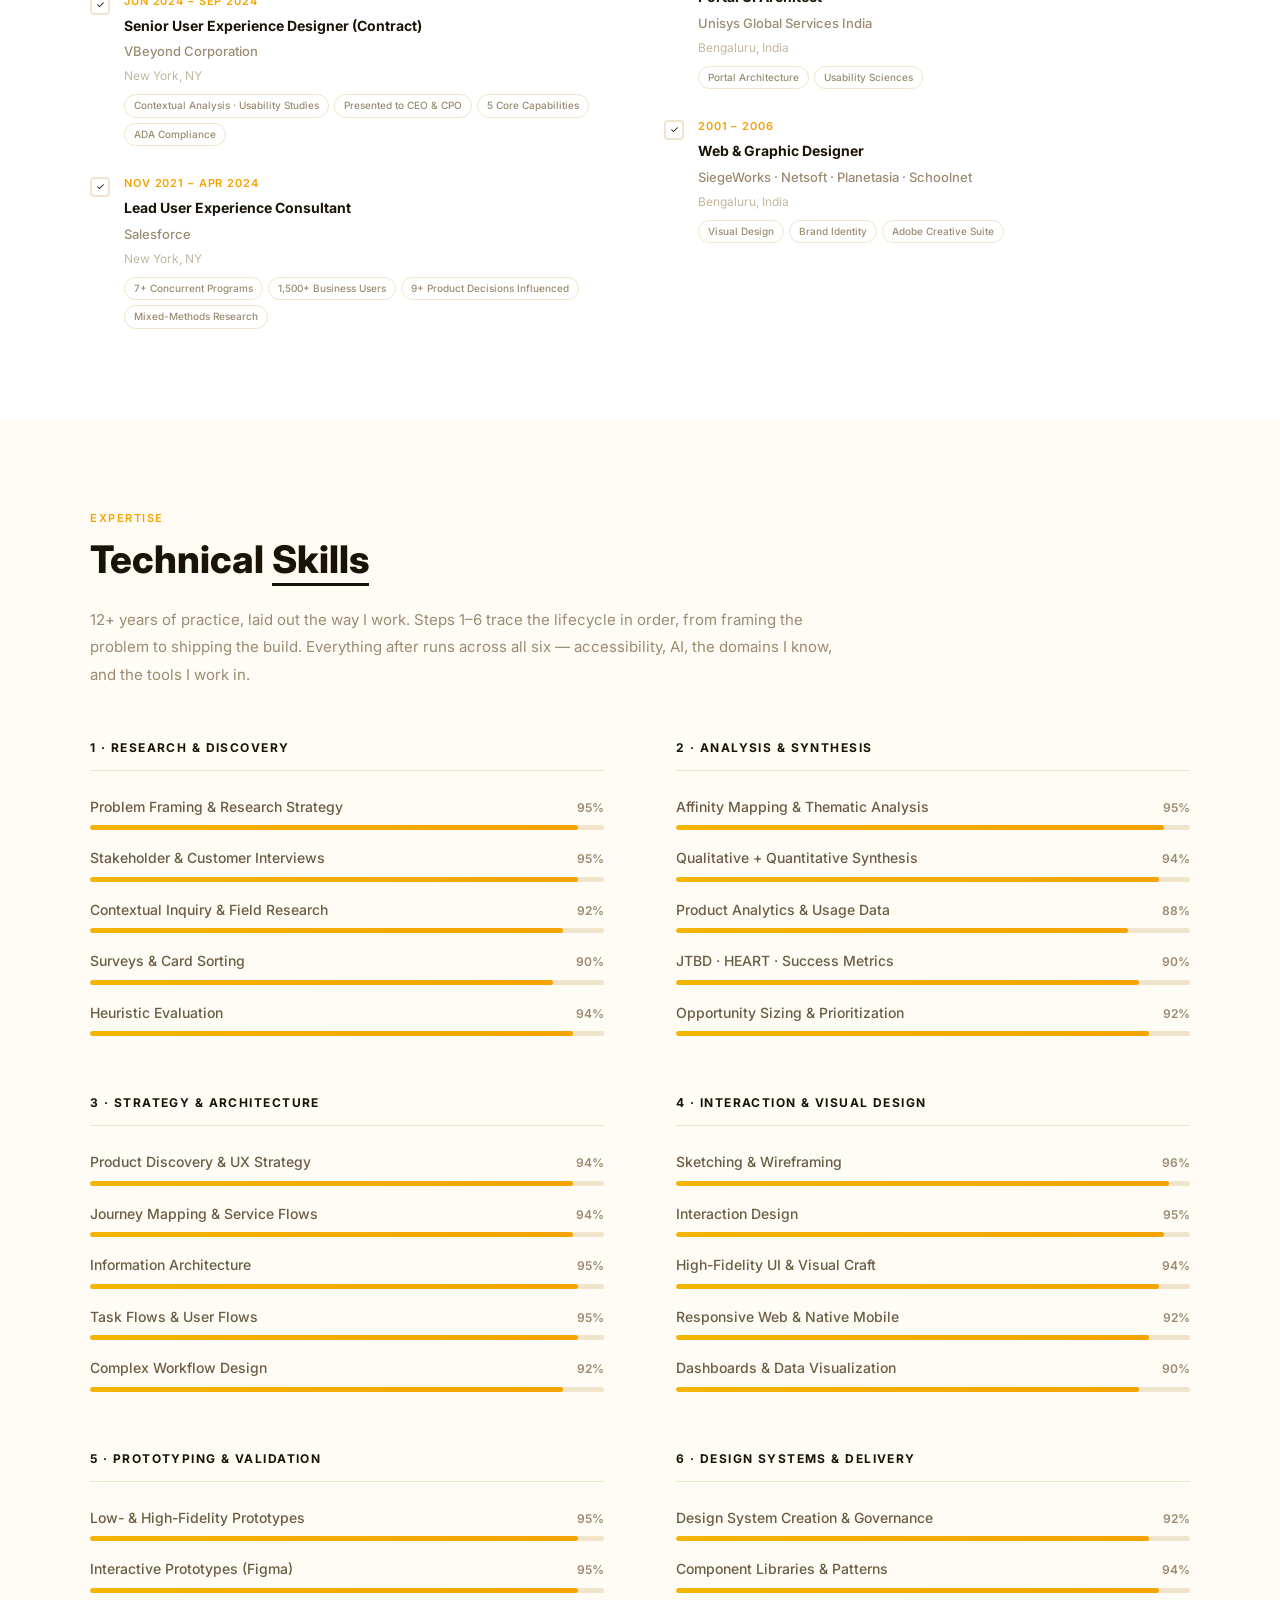
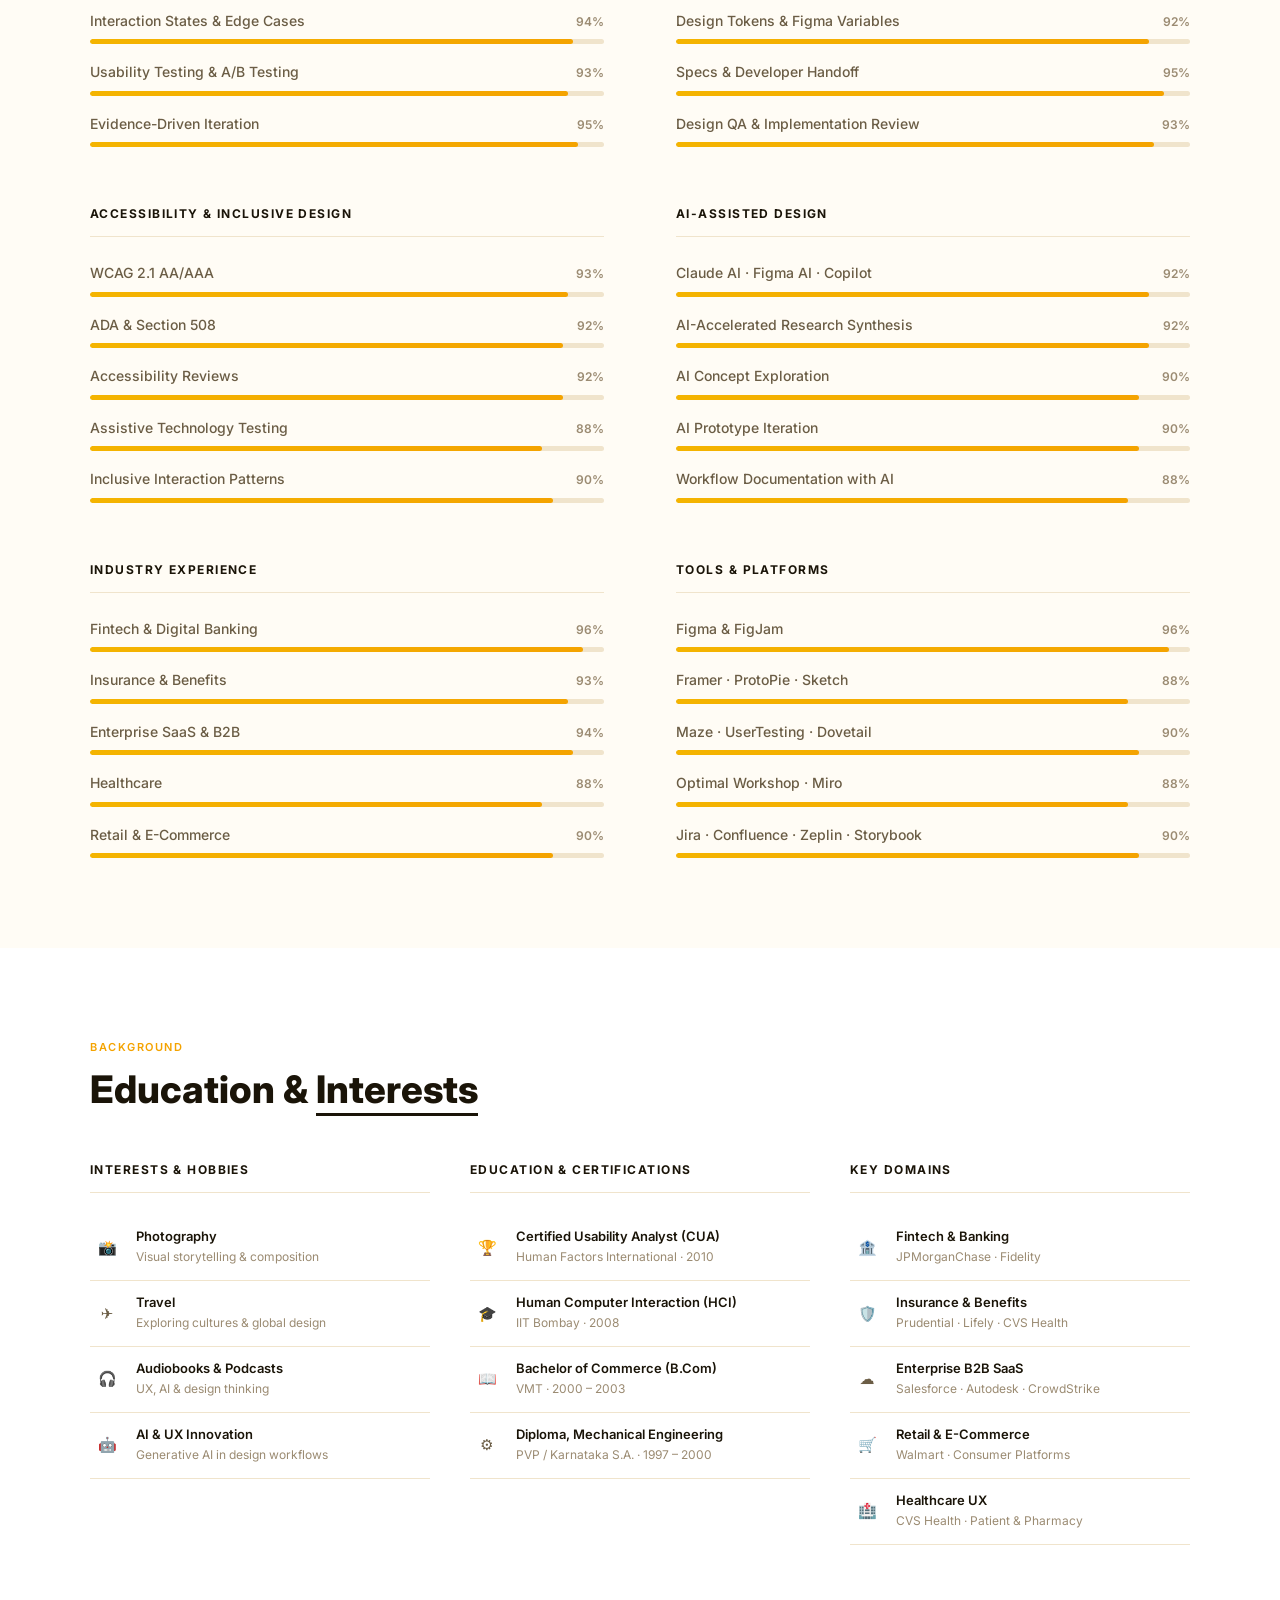
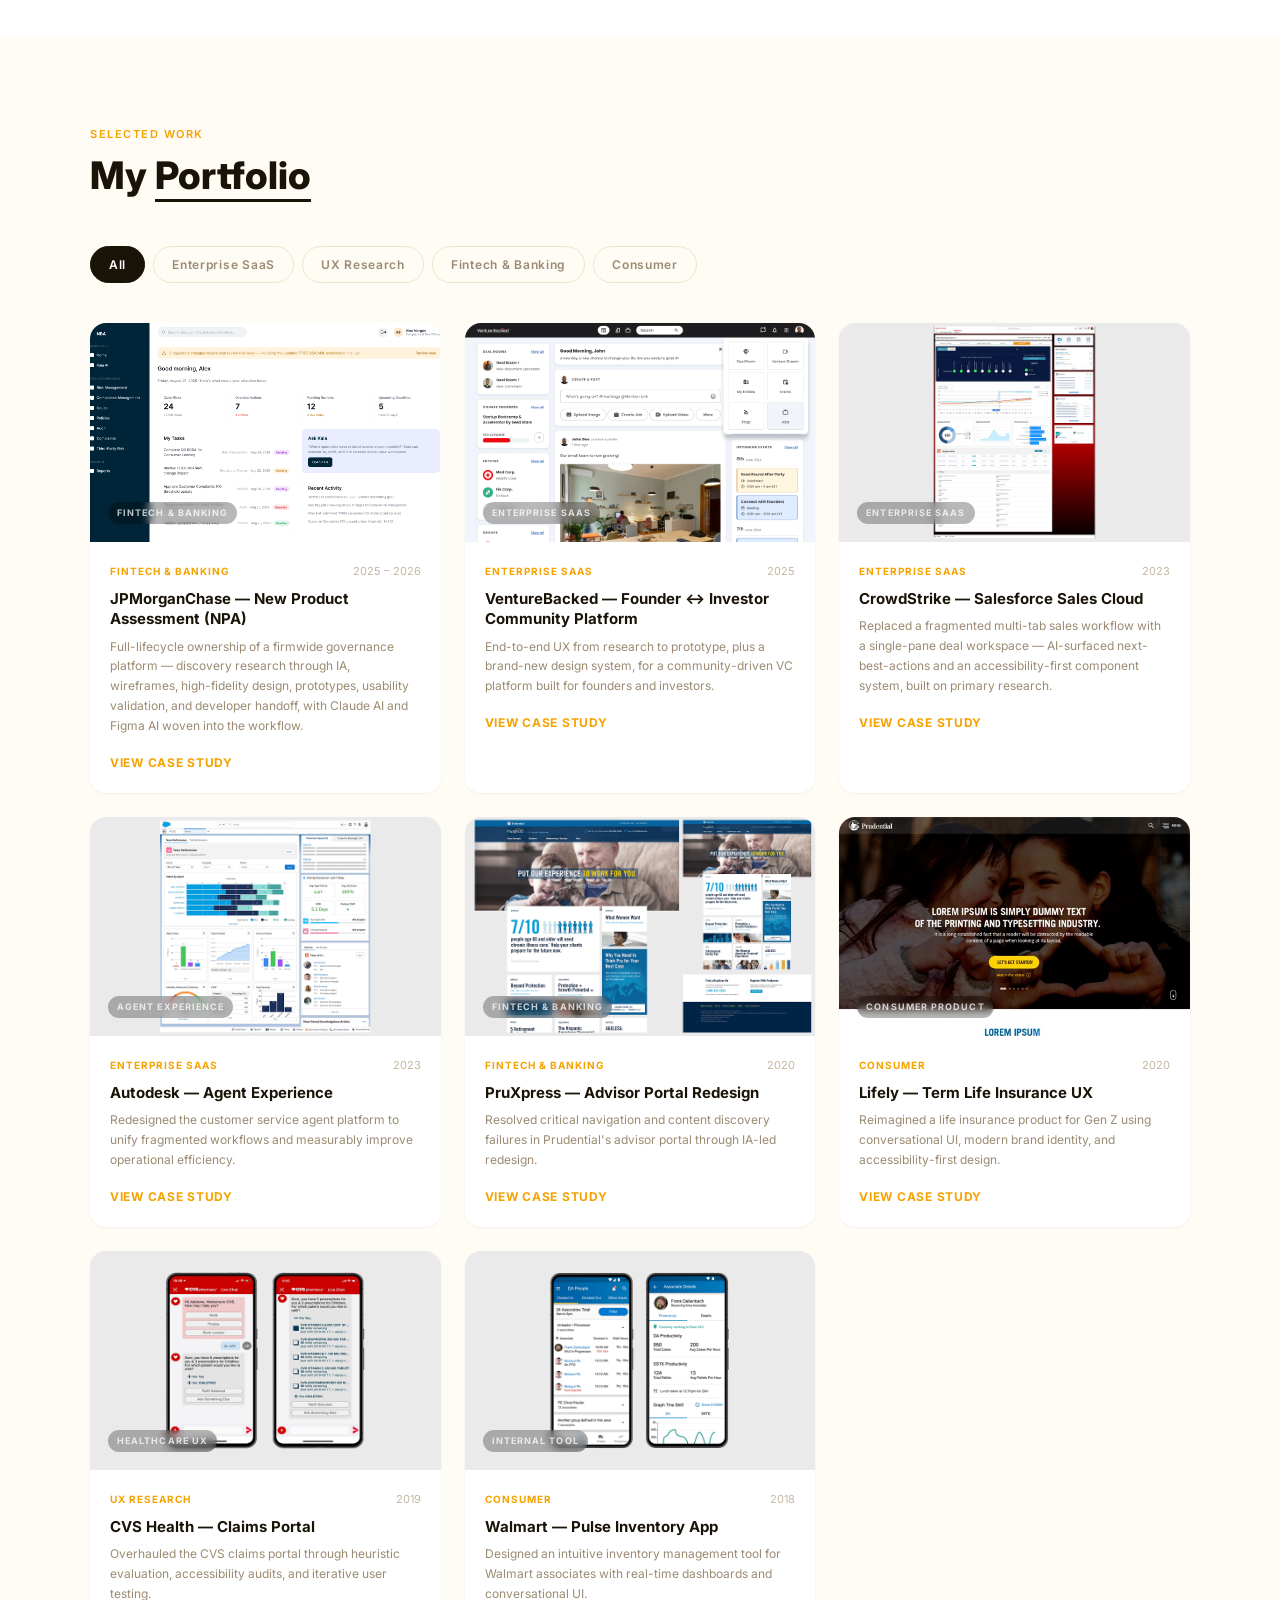
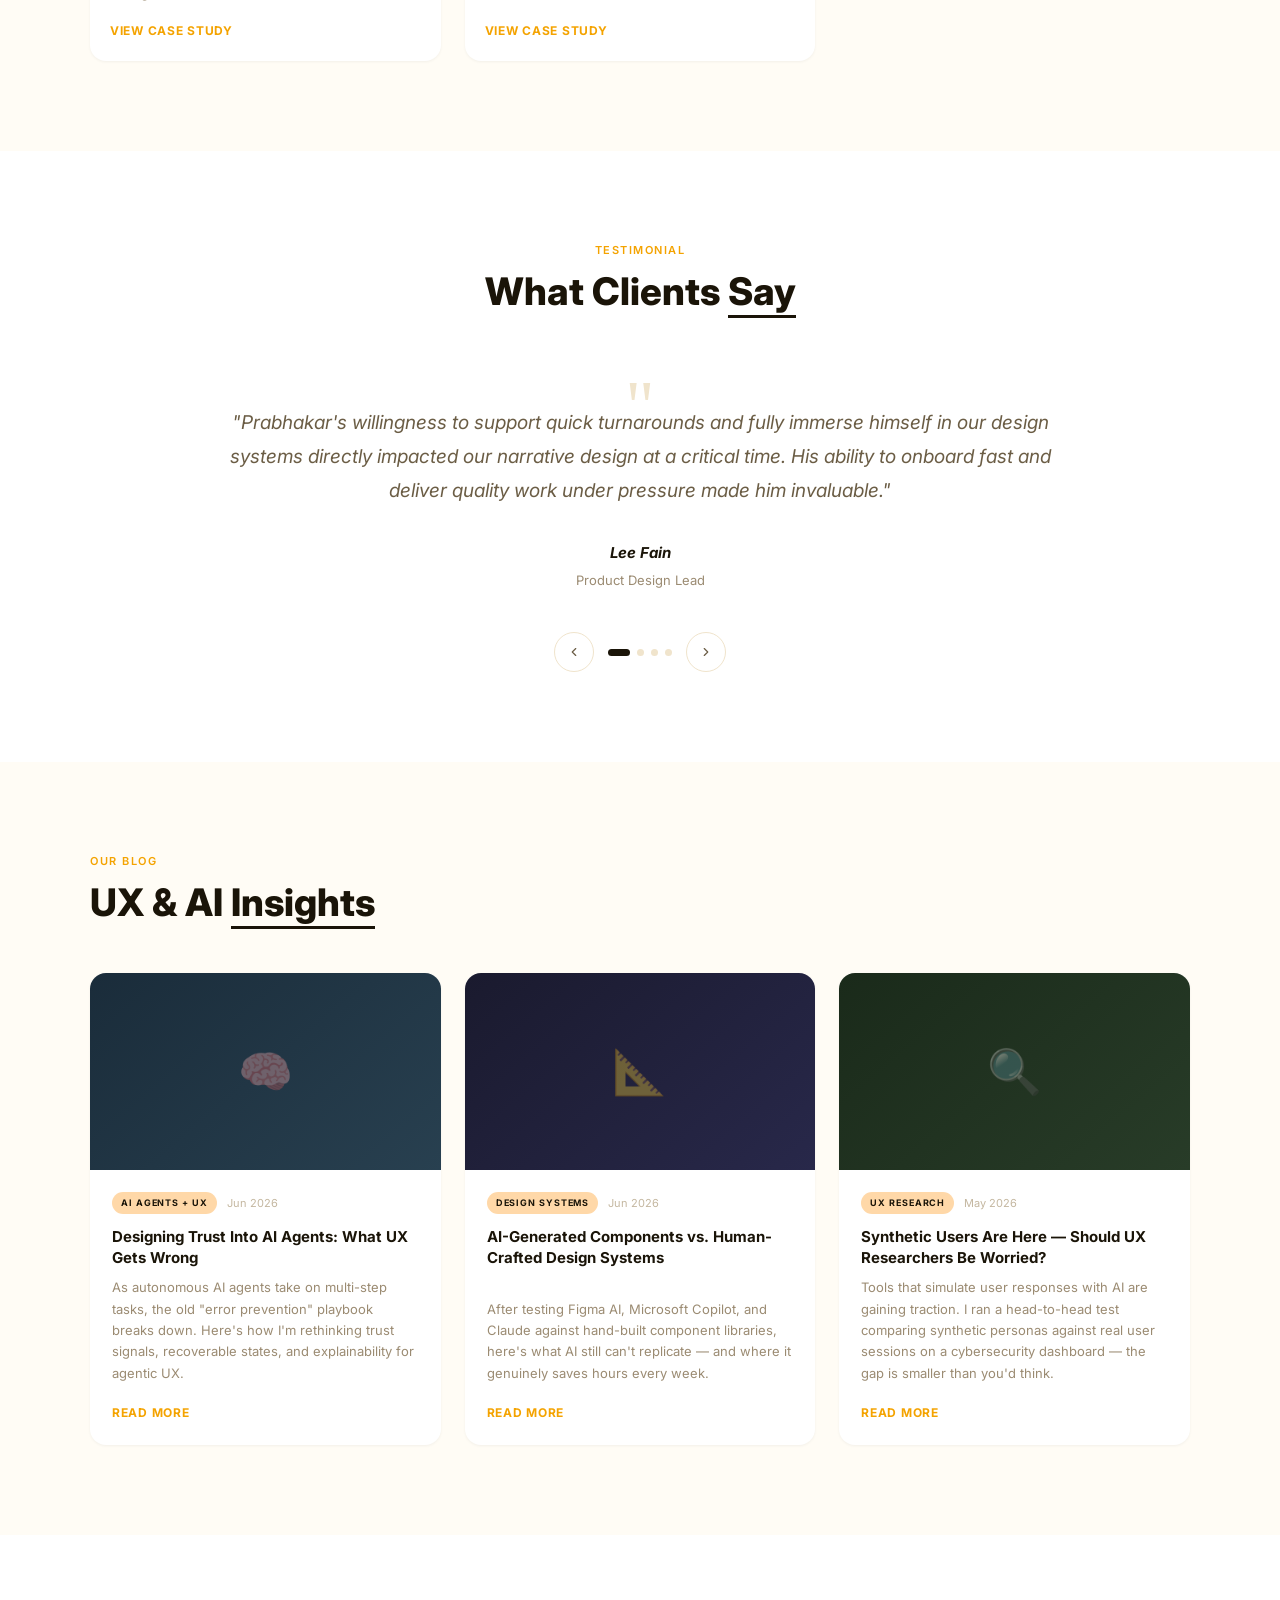
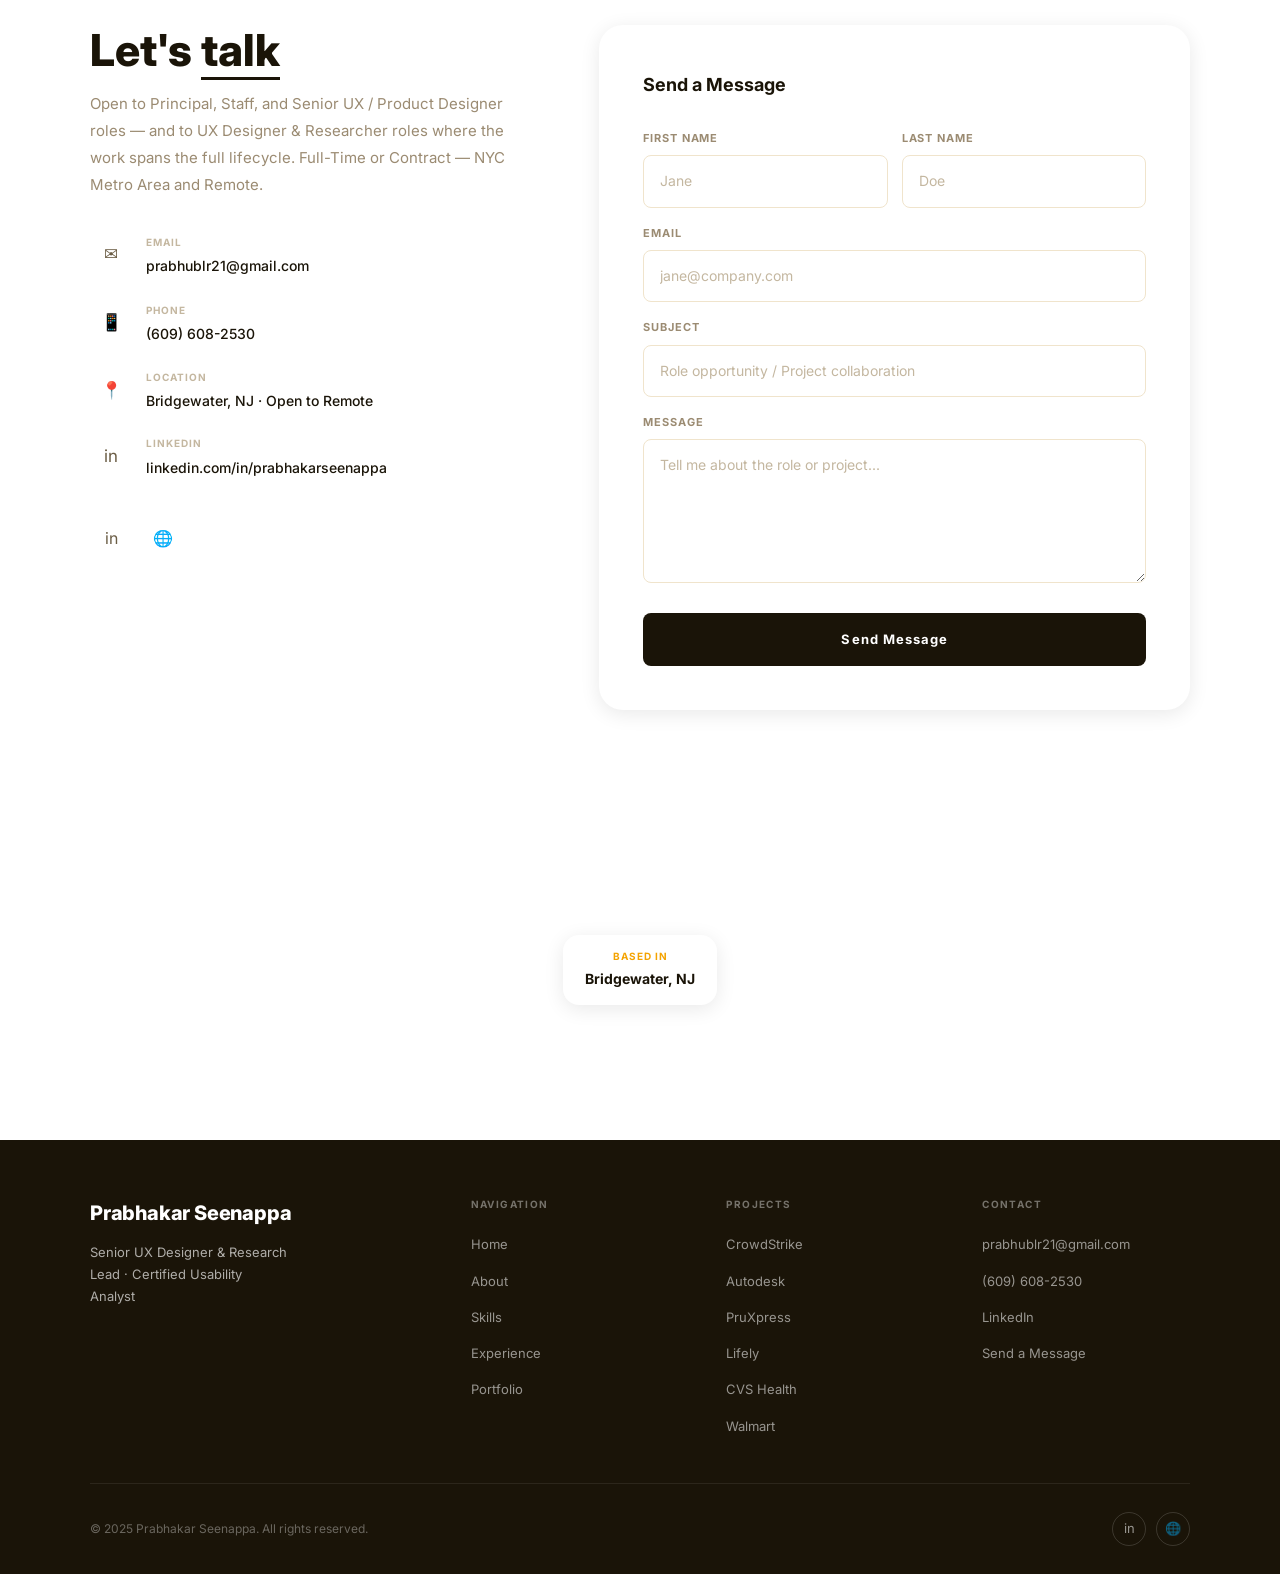
==== commit 7de8dd7e: "refactor(crowdstrike): soften client-specific figures Removes published figures that were specific t" ====
--- a/index.html
+++ b/index.html
@@ -846,7 +846,7 @@
             <span class="pf-card__year">2023</span>
           </div>
           <h3 class="pf-card__title">CrowdStrike — Salesforce Sales Cloud</h3>
-          <p class="pf-card__desc">Transformed the sales experience to accelerate scaled growth to $5B through AI-powered, research-led interface design.</p>
+          <p class="pf-card__desc">Replaced a fragmented multi-tab sales workflow with a single-pane deal workspace — AI-surfaced next-best-actions and an accessibility-first component system, built on primary research.</p>
           <span class="pf-card__link">View Case Study</span>
         </div>
       </a>
